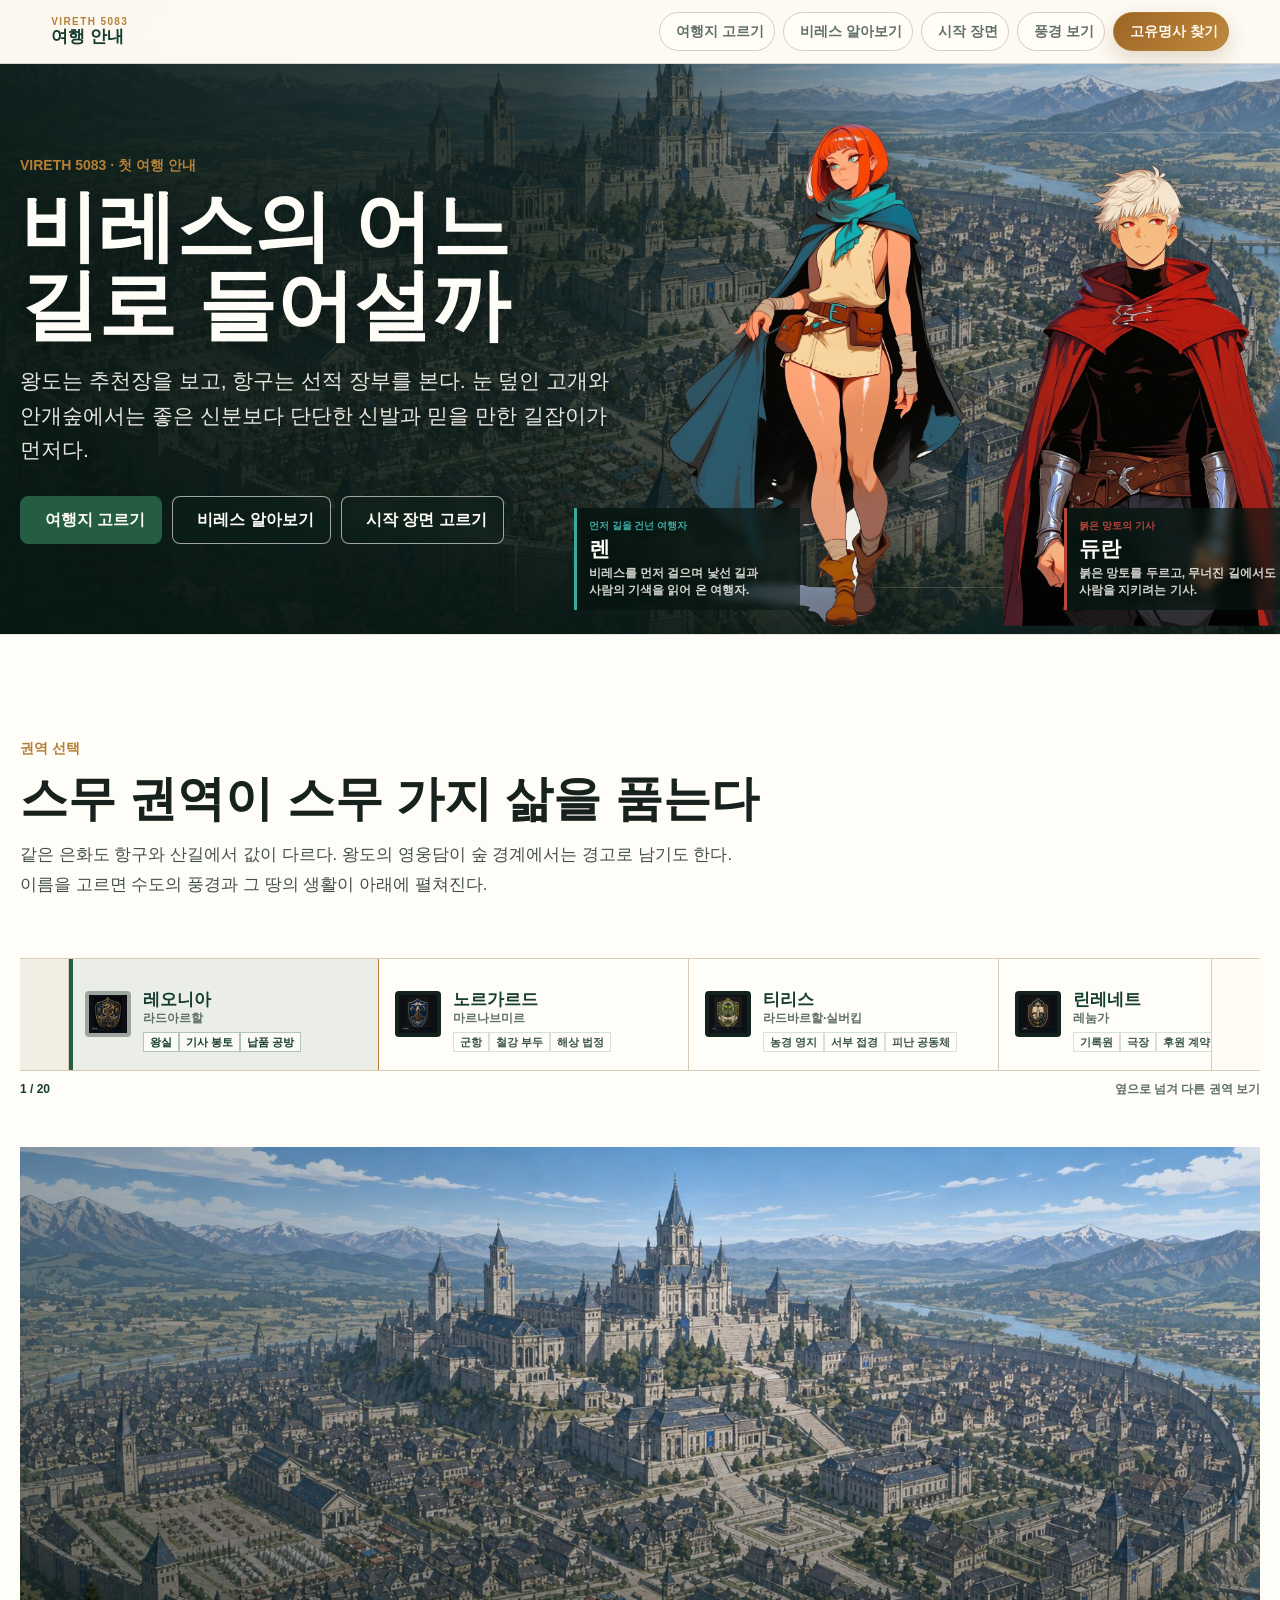
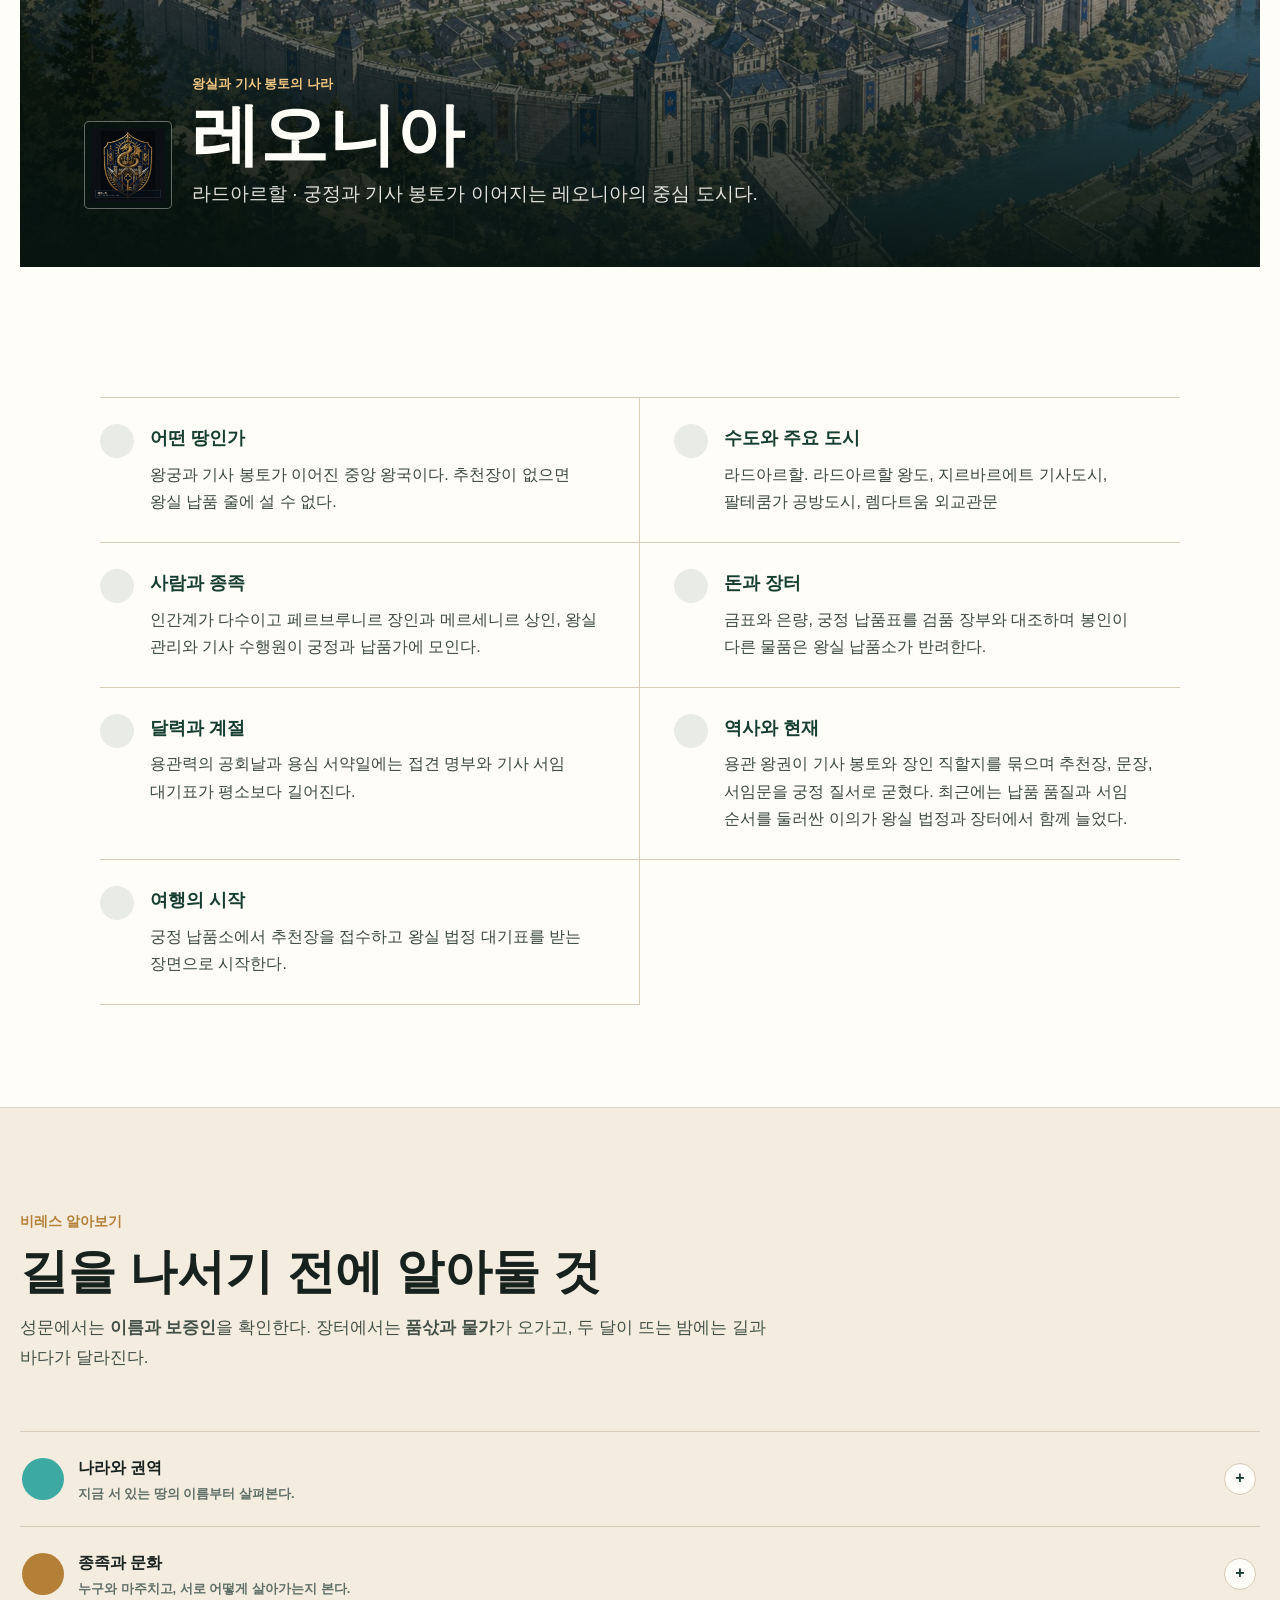
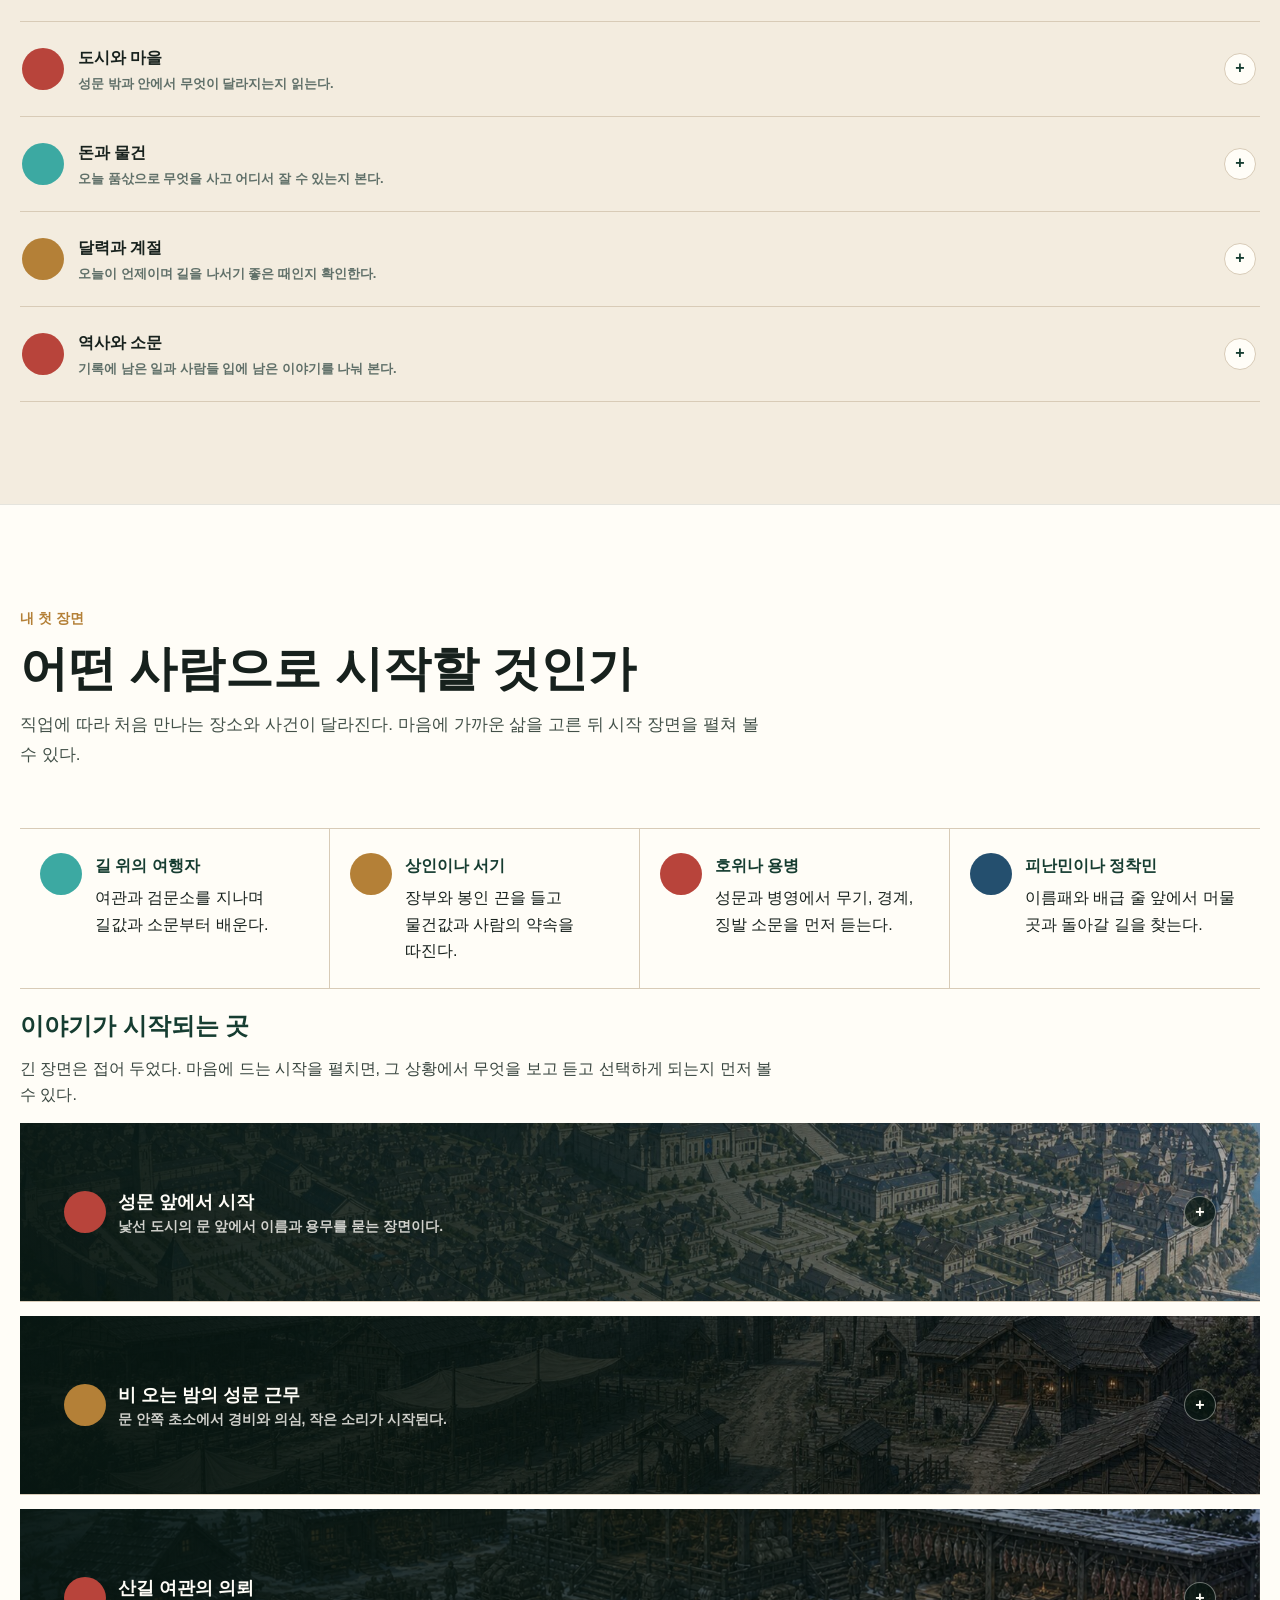
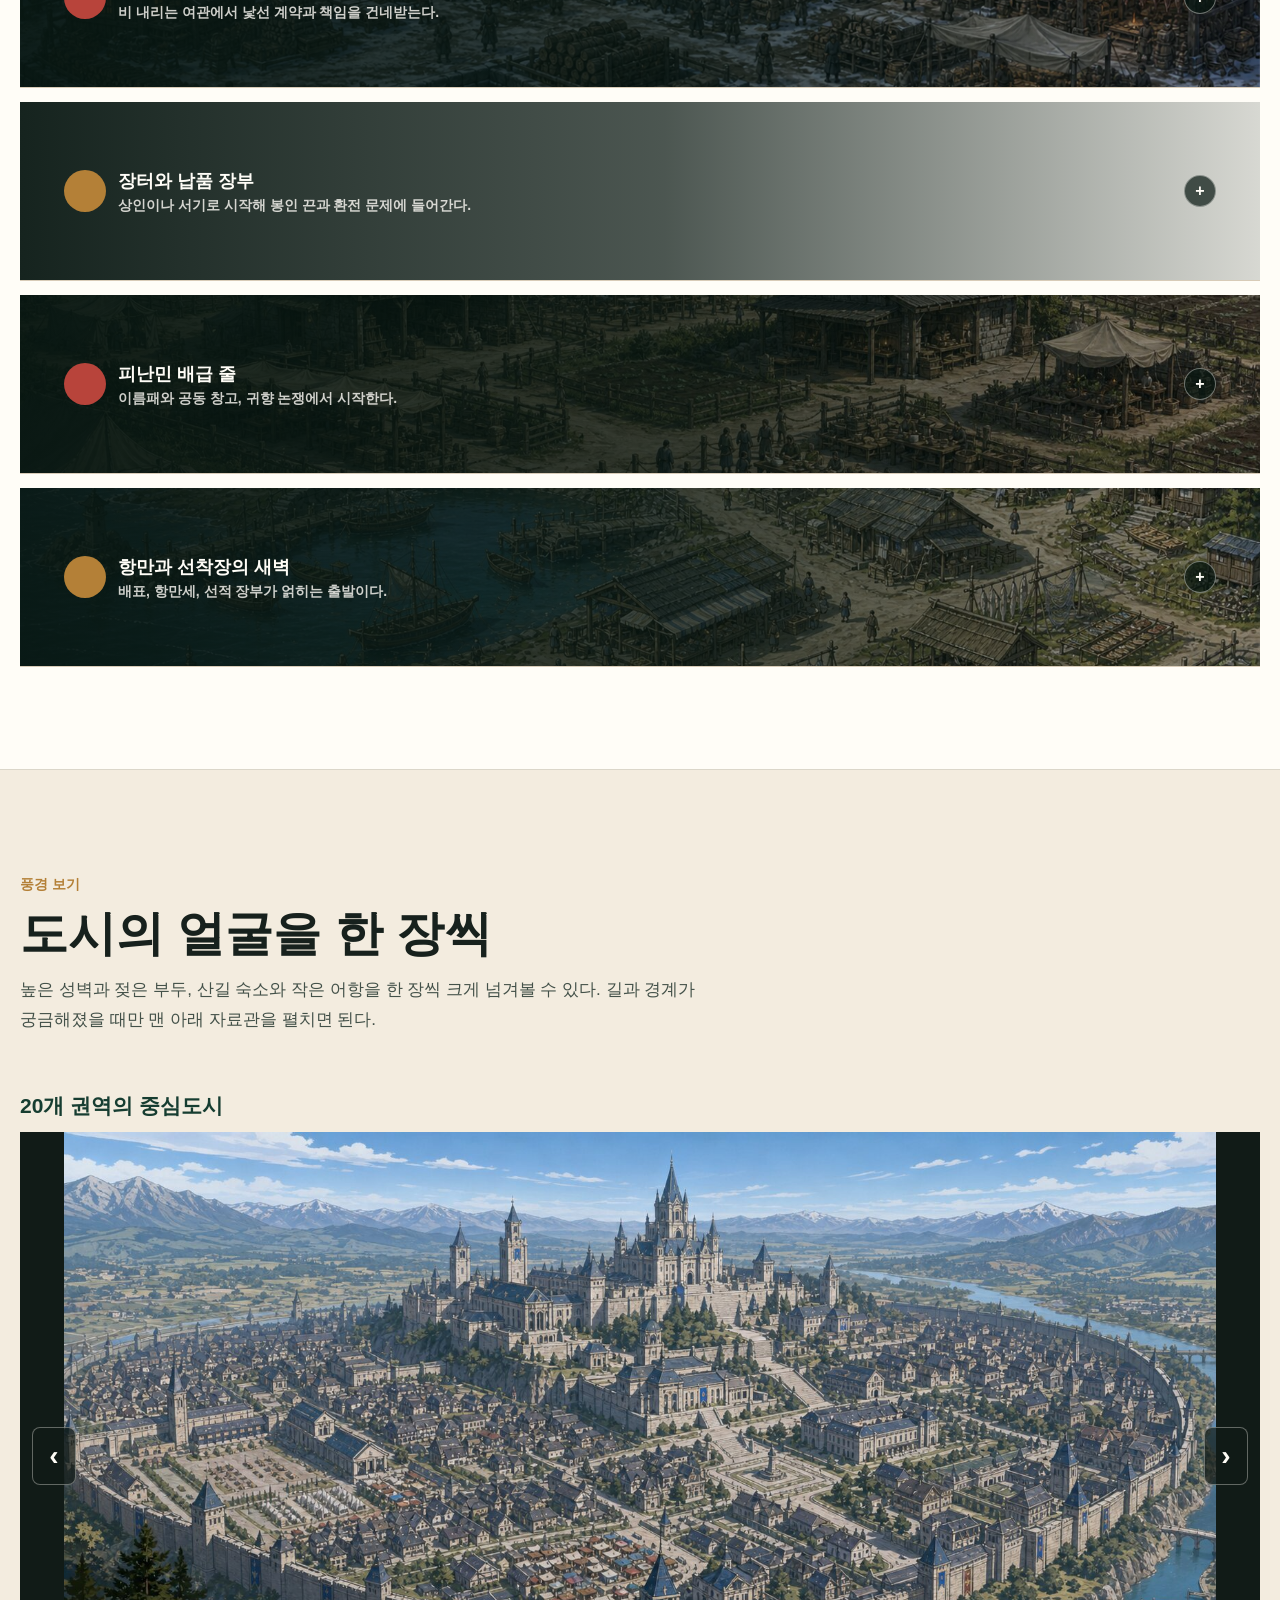
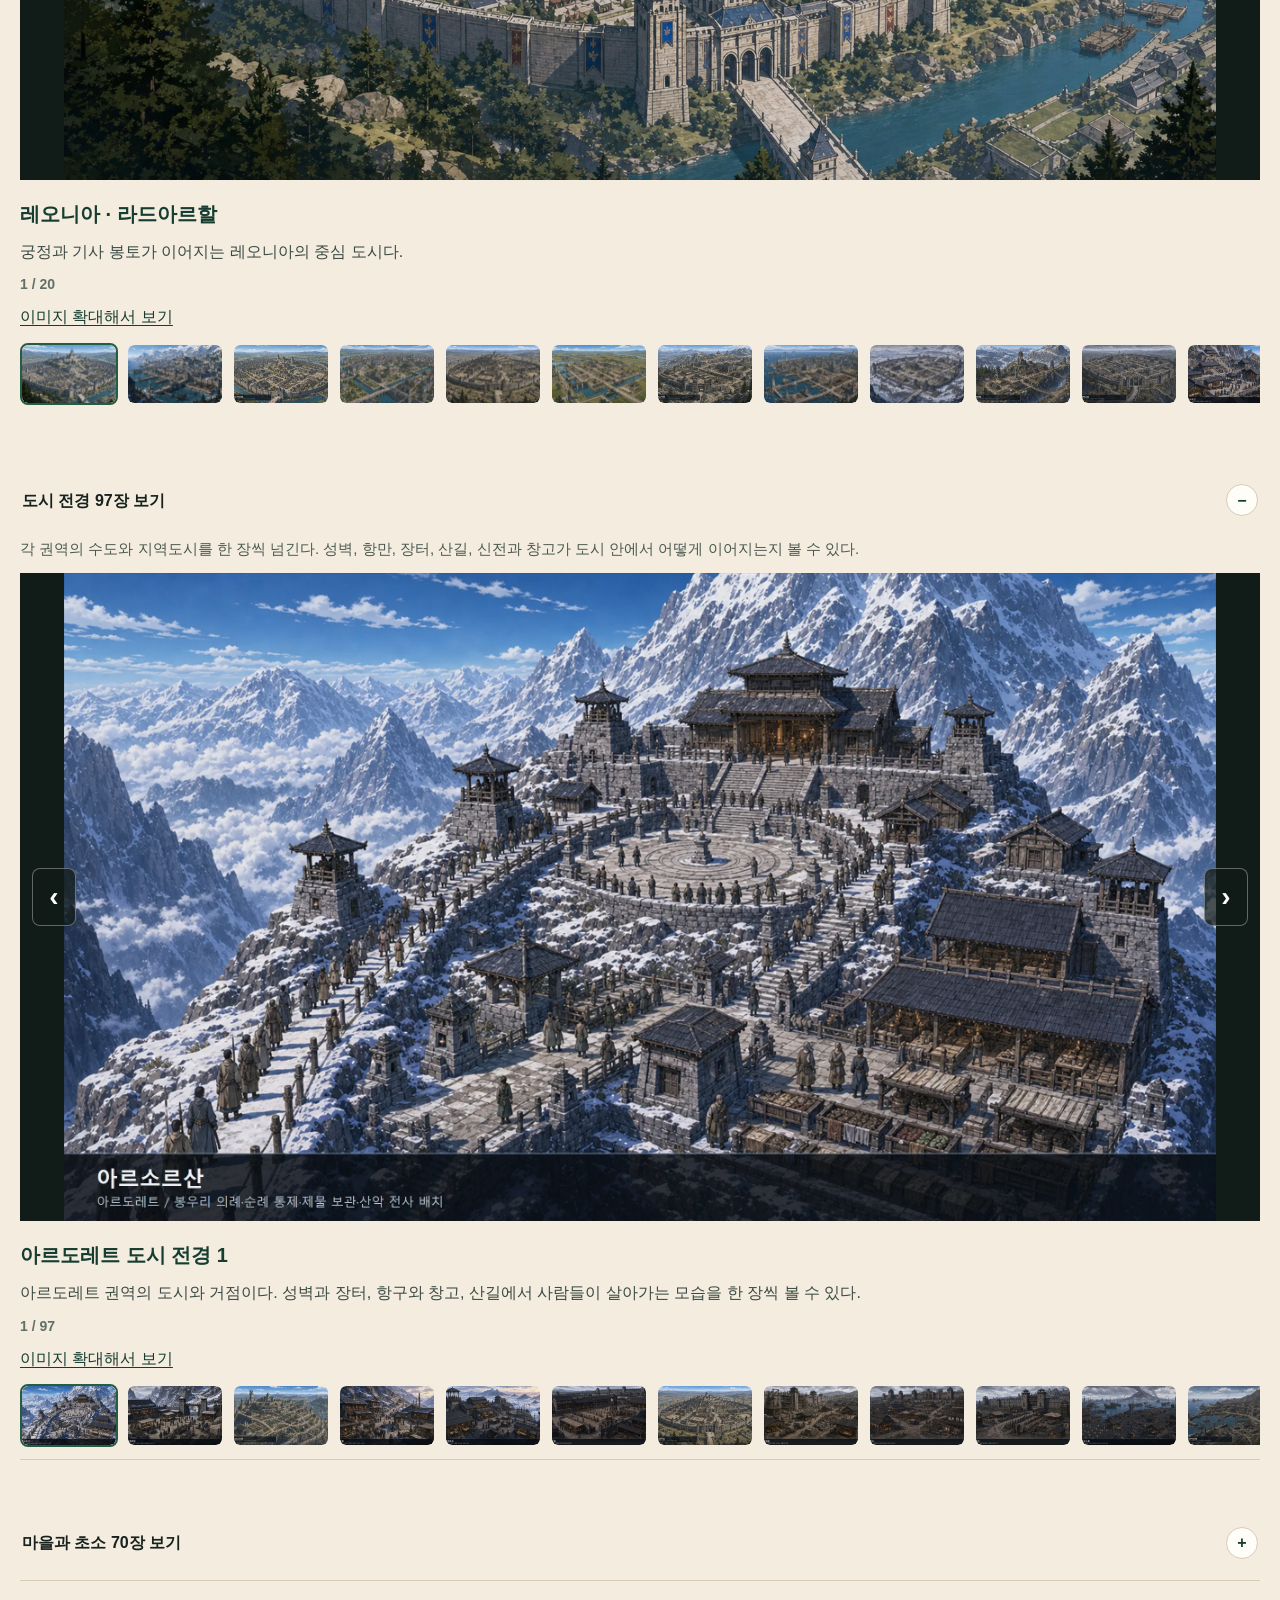
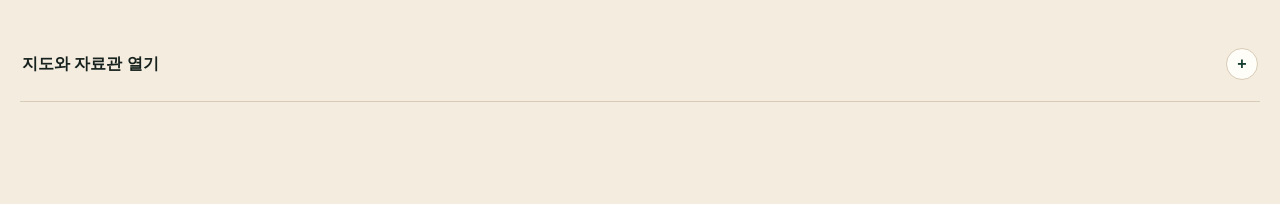
==== index.html @ 265d266c "fix: clean Vireth region detail visuals" ====
<!doctype html>
<html lang="ko">
<head>
  <meta charset="utf-8">
  <meta name="viewport" content="width=device-width, initial-scale=1">
  <meta name="description" content="비레스 세계 시뮬레이션 공개 안내 페이지">
  <title>비레스에서 어디로 갈까요?</title>
  <link rel="icon" href="data:,">
  <script src="https://unpkg.com/lucide@0.468.0/dist/umd/lucide.min.js" defer></script>
  <style>
    :root {
      --bg: #f4efe5;
      --paper: #fffdf7;
      --paper-2: #f8f2e8;
      --ink: #17211d;
      --muted: #607069;
      --line: #d8cbb7;
      --green: #255d43;
      --green-dark: #163d31;
      --gold: #b48037;
      --blue: #244f6e;
      --red: #8e4f40;
      --ren: #3ca9a2;
      --duran: #b8443b;
      --shadow: 0 18px 56px rgba(21, 28, 24, 0.14);
    }

    * { box-sizing: border-box; }
    html { scroll-behavior: smooth; }

    body {
      margin: 0;
      color: var(--ink);
      background:
        radial-gradient(circle at top left, rgba(180, 128, 55, 0.2), transparent 28rem),
        linear-gradient(180deg, #efe5d4 0%, var(--bg) 52%, #ece2d1 100%);
      font-family: "Segoe UI", "Noto Sans KR", "Apple SD Gothic Neo", Arial, sans-serif;
      line-height: 1.65;
      word-break: keep-all;
    }

    a { color: inherit; }
    img { display: block; width: 100%; height: auto; }

    .topbar {
      position: sticky;
      top: 0;
      z-index: 30;
      display: flex;
      align-items: center;
      justify-content: space-between;
      gap: 16px;
      padding: 12px clamp(16px, 4vw, 54px);
      border-bottom: 1px solid rgba(35, 53, 43, 0.16);
      background: rgba(255, 253, 247, 0.88);
      backdrop-filter: blur(18px);
    }

    .brand {
      display: grid;
      gap: 1px;
      color: var(--green-dark);
      line-height: 1.05;
      text-decoration: none;
    }

    .brand span {
      color: var(--gold);
      font-size: 10px;
      font-weight: 900;
      letter-spacing: 0.14em;
    }

    .brand b {
      font-size: 17px;
      font-weight: 900;
    }

    .nav-links {
      display: flex;
      gap: 8px;
      flex-wrap: wrap;
      justify-content: flex-end;
    }

    .nav-links a {
      display: inline-flex;
      align-items: center;
      gap: 6px;
      padding: 7px 10px;
      border: 1px solid var(--line);
      border-radius: 999px;
      color: var(--muted);
      font-size: 14px;
      font-weight: 800;
      text-decoration: none;
      background: rgba(255, 253, 247, 0.82);
    }

    .nav-links .nav-glossary {
      color: #fffaf0;
      border-color: #b17a2f;
      background: linear-gradient(135deg, #9b6425, #c08a3e);
      box-shadow: 0 8px 20px rgba(116, 73, 24, 0.2);
    }

    .nav-links .nav-glossary:hover,
    .nav-links .nav-glossary:focus-visible {
      color: #ffffff;
      border-color: #7f4f1e;
      background: linear-gradient(135deg, #7f4f1e, #ae752c);
      transform: translateY(-1px);
    }

    .nav-links svg,
    .button svg {
      width: 16px;
      height: 16px;
      flex: 0 0 auto;
    }

    .hero {
      position: relative;
      min-height: 570px;
      display: flex;
      align-items: center;
      width: 100%;
      margin: 0;
      padding: 64px max(16px, calc((100vw - 1240px) / 2));
      color: #fffdf7;
      background:
        linear-gradient(90deg, rgba(8, 24, 19, 0.94) 0%, rgba(8, 24, 19, 0.77) 43%, rgba(8, 24, 19, 0.2) 73%, rgba(8, 24, 19, 0.08) 100%),
        linear-gradient(0deg, rgba(8, 24, 19, 0.5), transparent 42%),
        url("./viewer/assets/illustrations/single_slides/leonia-radarhal.jpg") center 44% / cover;
      isolation: isolate;
      overflow: hidden;
    }

    .hero::after {
      content: "";
      position: absolute;
      inset: auto 0 0;
      height: 18%;
      z-index: -1;
      background: linear-gradient(0deg, rgba(8, 24, 19, 0.58), transparent);
      pointer-events: none;
    }

    .hero-copy {
      position: relative;
      z-index: 3;
      width: min(590px, 49vw);
    }

    .hero-guides {
      position: absolute;
      right: max(-8px, calc((100vw - 1320px) / 2));
      bottom: 0;
      z-index: 2;
      width: min(670px, 52vw);
      height: 100%;
      pointer-events: none;
    }

    .hero-guides::before {
      content: "";
      position: absolute;
      inset: 12% 3% 8% 12%;
      border: 1px solid rgba(255, 253, 247, 0.16);
      border-width: 1px 0;
      transform: skewX(-9deg);
      pointer-events: none;
    }

    .guide-portrait {
      position: absolute;
      bottom: 0;
      width: 56%;
      height: 100%;
      margin: 0;
      overflow: visible;
    }

    .guide-portrait.ren {
      right: 45%;
      z-index: 1;
    }

    .guide-portrait.duran {
      right: 0;
      z-index: 2;
    }

    .guide-portrait img {
      position: absolute;
      right: 0;
      bottom: 0;
      width: auto;
      max-width: none;
      height: auto;
      aspect-ratio: auto;
      object-fit: contain;
      object-position: center bottom;
      border: 0;
      border-radius: 0;
      background: transparent;
      filter: drop-shadow(0 20px 24px rgba(7, 16, 13, 0.38));
    }

    .guide-portrait.ren img {
      right: 2%;
      height: 91%;
    }

    .guide-portrait.duran img {
      right: 2%;
      height: 84%;
    }

    .guide-profile {
      position: absolute;
      bottom: 24px;
      width: 226px;
      margin: 0;
      padding: 10px 12px 11px;
      border-left: 3px solid var(--guide-accent);
      color: #fffdf7;
      background: linear-gradient(90deg, rgba(7, 22, 17, 0.94), rgba(7, 22, 17, 0.58));
      text-align: left;
      text-shadow: 0 1px 10px rgba(0, 0, 0, 0.48);
      backdrop-filter: blur(4px);
    }

    .ren-profile {
      --guide-accent: var(--ren);
      left: -42px;
    }

    .duran-profile {
      --guide-accent: var(--duran);
      right: -2px;
    }

    .guide-profile .guide-kicker {
      display: block;
      margin-bottom: 2px;
      color: var(--guide-accent);
      font-size: 10px;
      font-weight: 900;
    }

    .guide-profile strong {
      display: block;
      color: #fffdf7;
      font-size: 21px;
      line-height: 1.15;
    }

    .guide-profile > span:last-child {
      display: block;
      margin-top: 4px;
      color: rgba(255, 253, 247, 0.82);
      font-size: 12px;
      font-weight: 700;
      line-height: 1.42;
    }

    .eyebrow {
      margin: 0 0 10px;
      color: var(--gold);
      font-size: 14px;
      font-weight: 900;
    }

    h1 {
      margin: 0;
      color: #fffdf7;
      font-size: clamp(44px, 6.4vw, 78px);
      line-height: 1.02;
      letter-spacing: 0;
      text-wrap: balance;
      text-shadow: 0 3px 30px rgba(0, 0, 0, 0.34);
    }

    h2 {
      margin: 0 0 14px;
      font-size: clamp(28px, 4.2vw, 48px);
      line-height: 1.16;
      letter-spacing: 0;
    }

    h3 { margin: 0; font-size: 21px; line-height: 1.28; }
    p { margin: 0; }

    .lead {
      max-width: 590px;
      margin-top: 18px;
      color: rgba(255, 253, 247, 0.9);
      font-size: clamp(17px, 2.2vw, 21px);
      text-shadow: 0 2px 16px rgba(0, 0, 0, 0.42);
    }

    .hero-actions {
      display: flex;
      gap: 10px;
      flex-wrap: wrap;
      margin-top: 28px;
    }

    .button {
      display: inline-flex;
      align-items: center;
      gap: 8px;
      min-height: 44px;
      padding: 10px 16px;
      border: 1px solid var(--green);
      border-radius: 8px;
      text-decoration: none;
      font-weight: 900;
    }

    .button.primary { color: #fffdf7; background: var(--green); }
    .button.secondary {
      border-color: rgba(255, 253, 247, 0.6);
      color: #fffdf7;
      background: rgba(12, 32, 25, 0.44);
      backdrop-filter: blur(8px);
    }

    .button:hover,
    .button:focus-visible,
    .nav-links a:hover,
    .nav-links a:focus-visible {
      border-color: var(--gold);
      outline: none;
      box-shadow: 0 0 0 3px rgba(180, 128, 55, 0.22);
    }

    main {
      width: min(1240px, calc(100% - 32px));
      margin: 0 auto 56px;
    }

    .section {
      margin: 34px 0;
      padding: clamp(22px, 4vw, 42px);
      border: 1px solid var(--line);
      border-radius: 10px;
      background: rgba(255, 253, 247, 0.94);
      box-shadow: var(--shadow);
    }

    .section-head {
      max-width: 860px;
      margin-bottom: 24px;
    }

    .region-layout {
      display: grid;
      grid-template-columns: minmax(310px, 0.92fr) minmax(0, 1.08fr);
      gap: 26px;
      align-items: start;
    }

    .region-grid {
      display: grid;
      grid-template-columns: minmax(0, 1fr);
      gap: 12px;
    }

    .region-button {
      position: relative;
      display: grid;
      grid-template-columns: 68px minmax(0, 1fr);
      gap: 16px;
      align-items: center;
      width: 100%;
      min-height: 146px;
      padding: 16px;
      overflow: hidden;
      border: 1px solid rgba(255, 253, 247, 0.28);
      border-radius: 6px;
      color: #fffdf7;
      background: #14251f;
      text-align: left;
      font: inherit;
      cursor: pointer;
    }

    .region-button::after {
      content: "";
      position: absolute;
      inset: 0;
      z-index: 1;
      background: linear-gradient(90deg, rgba(7, 22, 17, 0.94) 0%, rgba(7, 22, 17, 0.76) 56%, rgba(7, 22, 17, 0.28) 100%);
      pointer-events: none;
    }

    .region-card-scene {
      position: absolute;
      inset: 0;
      z-index: 0;
      width: 100%;
      height: 100%;
      object-fit: cover;
      transition: transform 220ms ease, filter 220ms ease;
    }

    .region-button:hover .region-card-scene,
    .region-button:focus-visible .region-card-scene {
      transform: scale(1.025);
      filter: saturate(1.08);
    }

    .region-button > *:not(.region-card-scene) {
      position: relative;
      z-index: 2;
    }

    .region-card-head {
      display: block;
    }

    .region-card-crest {
      width: 68px;
      height: 68px;
      padding: 6px;
      border: 1px solid rgba(255, 253, 247, 0.38);
      border-radius: 6px;
      object-fit: contain;
      background: rgba(10, 24, 20, 0.72);
    }

    .region-card-text {
      min-width: 0;
    }

    .region-button strong {
      display: block;
      color: #fffdf7;
      font-size: 18px;
      line-height: 1.2;
    }

    .region-button span {
      display: block;
      margin-top: 6px;
      color: rgba(255, 253, 247, 0.82);
      font-size: 14px;
      line-height: 1.45;
    }

    .region-card-text {
      margin-top: 0;
    }

    .region-card-mini {
      display: flex;
      flex-wrap: wrap;
      gap: 6px;
      margin-top: 10px;
    }

    .region-card-mini em {
      display: inline-flex;
      align-items: center;
      gap: 5px;
      padding: 4px 7px;
      border-radius: 999px;
      color: #fffdf7;
      background: rgba(7, 22, 17, 0.58);
      font-size: 12px;
      font-style: normal;
      font-weight: 800;
    }

    .region-card-mini svg {
      width: 13px;
      height: 13px;
      flex: 0 0 13px;
    }

    .region-button[aria-pressed="true"] {
      border-color: var(--gold);
      color: #fffdf7;
      box-shadow: 0 0 0 3px rgba(180, 128, 55, 0.22);
    }

    .region-button[aria-pressed="true"] strong,
    .region-button[aria-pressed="true"] span {
      color: #fffdf7;
    }

    .region-button[aria-pressed="true"] .region-card-mini em {
      color: #fffdf7;
      background: rgba(180, 128, 55, 0.28);
    }

    .region-button[aria-pressed="true"] .region-card-crest {
      border-color: var(--gold);
      background: rgba(12, 30, 24, 0.35);
    }

    .detail-panel {
      position: sticky;
      top: 76px;
      padding: clamp(14px, 2.5vw, 24px);
      border: 1px solid #c9bca8;
      border-radius: 10px;
      background: linear-gradient(180deg, #fffdf7, #f7efe3);
    }

    .detail-panel .type {
      color: var(--blue);
      font-size: 14px;
      font-weight: 900;
    }

    .detail-panel h3 {
      margin-top: 6px;
      color: var(--green-dark);
      font-size: clamp(27px, 3.5vw, 42px);
    }

    .detail-layout {
      display: grid;
      grid-template-columns: 1fr;
      gap: 18px;
      align-items: start;
    }

    .region-copy {
      padding-bottom: 16px;
      border-bottom: 1px solid var(--line);
    }

    .region-copy p {
      max-width: 64ch;
      margin-bottom: 0;
      color: #34413b;
      font-size: 17px;
    }

    .region-hero-visual {
      position: relative;
      width: 100%;
      aspect-ratio: 4 / 3;
      min-height: 0;
      overflow: hidden;
      border: 1px solid var(--line);
      border-radius: 12px;
      background:
        linear-gradient(180deg, rgba(10, 28, 23, 0.04), rgba(10, 28, 23, 0.78)),
        var(--region-bg) center / cover;
    }

    .region-bg-button {
      position: absolute;
      inset: 0;
      z-index: 1;
      width: 100%;
      border: 0;
      background: transparent;
      cursor: zoom-in;
    }

    .region-hero-overlay {
      position: absolute;
      left: 14px;
      right: 14px;
      bottom: 14px;
      z-index: 2;
      display: grid;
      grid-template-columns: 96px minmax(0, 1fr);
      gap: 14px;
      align-items: end;
      padding: 14px;
      border: 1px solid rgba(255, 253, 247, 0.24);
      border-radius: 10px;
      color: #fffdf7;
      background: rgba(11, 27, 23, 0.72);
      backdrop-filter: blur(5px);
    }

    .region-crest-badge {
      width: 96px;
      height: 96px;
      padding: 6px;
      border: 1px solid rgba(255, 253, 247, 0.28);
      border-radius: 10px;
      background: rgba(10, 19, 17, 0.82);
      cursor: zoom-in;
    }

    .region-crest-badge img {
      display: block;
      width: 100%;
      height: 100%;
      object-fit: contain;
    }

    .region-hero-overlay b {
      display: block;
      margin-bottom: 5px;
      font-size: 22px;
    }

    .region-hero-overlay span {
      display: block;
      color: rgba(255, 253, 247, 0.84);
      font-size: 15px;
      line-height: 1.5;
    }

    .detail-grid {
      display: grid;
      grid-template-columns: 1fr;
      gap: 0;
      margin-top: 0;
      border-top: 1px solid var(--line);
    }

    .detail-item {
      display: grid;
      grid-template-columns: 38px minmax(0, 1fr);
      gap: 14px;
      align-items: start;
      padding: 16px 4px;
      border-bottom: 1px solid var(--line);
      background: transparent;
    }

    .detail-icon {
      display: grid;
      place-items: center;
      width: 34px;
      height: 34px;
      padding: 8px;
      border-radius: 50%;
      color: #fffdf7;
      background: var(--green-dark);
      font-size: 17px;
      line-height: 1;
    }

    .detail-item b {
      display: block;
      margin-bottom: 4px;
      color: var(--green-dark);
    }

    .detail-item span {
      color: #34413b;
      font-size: 15px;
    }

    .reader-grid {
      display: grid;
      grid-template-columns: minmax(0, 1fr);
      gap: 14px;
      max-width: 980px;
    }

    details.reader-card {
      --reader-accent: var(--green);
      border: 1px solid var(--line);
      border-left: 4px solid var(--reader-accent);
      border-radius: 10px;
      background: #fffaf1;
      overflow: hidden;
    }

    details.reader-card:nth-child(3n + 1) { --reader-accent: var(--ren); }
    details.reader-card:nth-child(3n + 2) { --reader-accent: var(--gold); }
    details.reader-card:nth-child(3n) { --reader-accent: var(--duran); }

    details.reader-card[open] {
      background: #fffdf7;
      box-shadow: 0 12px 30px rgba(21, 28, 24, 0.08);
    }

    summary {
      display: grid;
      grid-template-columns: 42px minmax(0, 1fr) 32px;
      gap: 10px;
      align-items: center;
      padding: 18px;
      cursor: pointer;
      list-style: none;
      font-weight: 900;
    }

    .reader-summary-icon {
      display: grid;
      place-items: center;
      width: 42px;
      height: 42px;
      padding: 10px;
      border-radius: 50%;
      color: #fffdf7;
      background: var(--reader-accent);
      font-size: 19px;
    }

    .reader-summary-text {
      display: grid;
      gap: 3px;
      min-width: 0;
    }

    .reader-summary-text span {
      color: var(--muted);
      font-size: 13px;
      font-weight: 700;
      line-height: 1.35;
    }

    summary::-webkit-details-marker { display: none; }

    summary::after {
      content: "+";
      display: grid;
      place-items: center;
      width: 30px;
      height: 30px;
      border: 1px solid var(--line);
      border-radius: 50%;
      color: var(--green-dark);
      background: var(--paper);
    }

    details[open] summary::after { content: "−"; }

    .reader-body {
      padding: 0 18px 18px;
      color: #324039;
    }

    .reader-spotlight {
      display: grid;
      grid-template-columns: minmax(220px, 0.9fr) minmax(0, 1.1fr);
      gap: 16px;
      align-items: stretch;
      margin: 4px 0 16px;
      padding: 12px;
      border: 1px solid var(--line);
      border-radius: 12px;
      background: #f8f0e3;
    }

    .reader-spotlight img {
      width: 100%;
      height: 100%;
      min-height: 180px;
      border-radius: 10px;
      object-fit: cover;
      background: #efe5d6;
      cursor: zoom-in;
    }

    .reader-spotlight-copy {
      display: flex;
      flex-direction: column;
      justify-content: center;
      gap: 8px;
    }

    .reader-spotlight-copy b {
      color: var(--green-dark);
      font-size: 18px;
    }

    .reader-body ul {
      display: grid;
      gap: 8px;
      margin: 12px 0 0;
      padding-left: 18px;
    }

    .reader-rich {
      display: grid;
      gap: 14px;
      margin-top: 14px;
    }

    .reader-rich h4 {
      margin: 0 0 8px;
      color: var(--green-dark);
      font-size: 16px;
    }

    .reader-columns {
      display: grid;
      grid-template-columns: repeat(2, minmax(0, 1fr));
      gap: 12px;
    }

    .reader-group,
    .reader-note {
      border: 1px solid var(--line);
      border-radius: 10px;
      background: rgba(255, 250, 241, 0.78);
      padding: 12px;
    }

    .reader-entry {
      margin: 0 0 8px;
      line-height: 1.65;
    }

    .reader-entry:last-child { margin-bottom: 0; }

    .reader-entry b,
    .reader-note b {
      color: var(--green-dark);
    }

    .reader-table {
      width: 100%;
      border-collapse: collapse;
      overflow: hidden;
      border: 1px solid var(--line);
      border-radius: 10px;
      font-size: 14px;
    }

    .reader-table th,
    .reader-table td {
      border-bottom: 1px solid var(--line);
      padding: 9px 10px;
      text-align: left;
      vertical-align: top;
    }

    .reader-table th {
      background: #efe5d6;
      color: var(--green-dark);
      font-weight: 900;
    }

    .reader-table tr:last-child td { border-bottom: 0; }

    .reader-inline-list {
      display: flex;
      flex-wrap: wrap;
      gap: 8px;
      margin-top: 8px;
    }

    .reader-pill {
      border: 1px solid var(--line);
      border-radius: 999px;
      background: #fffdf7;
      padding: 6px 10px;
      font-size: 13px;
      color: #304139;
    }

    .visual-strip {
      display: grid;
      grid-template-columns: repeat(3, minmax(0, 1fr));
      gap: 12px;
      margin: 18px 0 24px;
    }

    .visual-card {
      overflow: hidden;
      border: 1px solid var(--line);
      border-radius: 10px;
      background: #fffaf1;
    }

    .visual-card img {
      aspect-ratio: 16 / 9;
      object-fit: contain;
      background: #f1e7d9;
      cursor: zoom-in;
    }

    .visual-card.scene img {
      object-fit: cover;
    }

    .visual-card figcaption {
      padding: 10px 12px 12px;
      margin: 0;
    }

    .quick-paths {
      display: grid;
      grid-template-columns: repeat(4, minmax(0, 1fr));
      gap: 12px;
    }

    .path-card {
      --path-accent: var(--green-dark);
      display: grid;
      grid-template-columns: 46px minmax(0, 1fr);
      gap: 12px;
      align-items: start;
      padding: 18px;
      border: 1px solid var(--line);
      border-top: 3px solid var(--path-accent);
      border-radius: 8px;
      background: linear-gradient(135deg, #fffaf1, #f3eadb);
    }

    .path-card:nth-child(1) { --path-accent: var(--ren); }
    .path-card:nth-child(2) { --path-accent: var(--gold); }
    .path-card:nth-child(3) { --path-accent: var(--duran); }
    .path-card:nth-child(4) { --path-accent: var(--blue); }

    .path-icon {
      display: grid;
      place-items: center;
      width: 46px;
      height: 46px;
      padding: 11px;
      border-radius: 14px;
      color: #fffdf7;
      background: var(--path-accent);
      font-size: 22px;
    }

    .path-card b {
      display: block;
      margin-bottom: 7px;
      color: var(--green-dark);
    }

    .start-scenarios {
      display: grid;
      gap: 14px;
      margin-top: 22px;
    }

    .start-scenarios h3 {
      margin: 0;
      color: var(--green-dark);
      font-size: 24px;
    }

    .start-scenarios > p {
      max-width: 760px;
      color: #38453f;
    }

    details.start-scenario {
      --scenario-accent: var(--duran);
      border: 1px solid var(--line);
      border-left: 4px solid var(--scenario-accent);
      border-radius: 10px;
      background: #fffaf1;
      overflow: hidden;
    }

    details.start-scenario:nth-of-type(even) { --scenario-accent: var(--gold); }

    details.start-scenario[open] {
      background: #fffdf7;
      box-shadow: 0 12px 30px rgba(21, 28, 24, 0.08);
    }

    details.start-scenario > summary {
      display: flex;
      align-items: center;
      justify-content: space-between;
      gap: 14px;
      min-height: 126px;
      min-width: 0;
      padding: 18px;
      color: #fffdf7;
      background:
        linear-gradient(90deg, rgba(7, 22, 17, 0.94) 0%, rgba(7, 22, 17, 0.72) 52%, rgba(7, 22, 17, 0.16) 100%),
        var(--start-bg) center / cover;
      word-break: keep-all;
      line-height: 1.35;
    }

    .start-summary {
      display: grid;
      grid-template-columns: 42px minmax(0, 1fr);
      gap: 12px;
      align-items: center;
      min-width: 0;
    }

    .start-summary .start-icon {
      display: grid;
      place-items: center;
      width: 42px;
      height: 42px;
      padding: 10px;
      border-radius: 50%;
      color: #fffdf7;
      background: var(--scenario-accent);
    }

    .start-summary b,
    .start-summary span {
      display: block;
    }

    .start-summary b {
      color: #fffdf7;
      font-size: 18px;
    }

    .start-summary span {
      margin-top: 3px;
      color: rgba(255, 253, 247, 0.8);
      font-size: 14px;
      font-weight: 700;
    }

    details.start-scenario > summary::after {
      flex: 0 0 30px;
      border-color: rgba(255, 253, 247, 0.4);
      color: #fffdf7;
      background: rgba(7, 22, 17, 0.7);
    }

    .start-scenario-body {
      display: grid;
      gap: 14px;
      padding: 0 18px 18px;
    }

    .start-tags {
      display: flex;
      flex-wrap: wrap;
      gap: 8px;
    }

    .start-tags span {
      padding: 5px 9px;
      border-radius: 999px;
      color: var(--green-dark);
      background: rgba(34, 97, 72, 0.09);
      font-size: 13px;
      font-weight: 900;
    }

    .start-choices {
      padding: 14px 16px;
      border-left: 4px solid var(--gold);
      color: #34413b;
      background: rgba(177, 122, 42, 0.08);
    }

    .start-choices b {
      display: block;
      margin-bottom: 5px;
      color: var(--green-dark);
    }

    .start-comic {
      width: min(100%, 960px);
      justify-self: center;
      border: 1px solid var(--line);
      border-radius: 10px;
      background: #f3eadb;
      overflow: hidden;
    }

    .start-comic img {
      display: block;
      width: 100%;
      height: auto;
      aspect-ratio: auto;
      object-fit: contain;
      border: 0;
      border-radius: 0;
      background: #f3eadb;
    }

    .start-placeholder {
      display: grid;
      min-height: 180px;
      place-items: center;
      padding: 22px;
      border: 1px dashed #c9bca8;
      border-radius: 10px;
      color: #506058;
      background: linear-gradient(135deg, #fffdf7, #f3eadb);
      text-align: center;
      font-weight: 800;
    }

    .gallery-block {
      display: grid;
      gap: 26px;
      min-width: 0;
    }

    .gallery-block h3 {
      color: var(--green-dark);
      margin-bottom: 12px;
    }

    .gallery-block > * {
      min-width: 0;
    }

    .image-slider {
      width: 100%;
      max-width: 100%;
      min-width: 0;
      border: 1px solid var(--line);
      border-radius: 10px;
      background: #fffaf1;
      overflow: hidden;
    }

    .slide-stage {
      position: relative;
      width: 100%;
      min-width: 0;
      background: #111b17;
    }

    .slide-stage img {
      width: 100%;
      max-width: 100%;
      min-width: 0;
      min-height: 260px;
      max-height: min(72vh, 760px);
      aspect-ratio: 16 / 9;
      object-fit: contain;
      border: 0;
      border-radius: 0;
      background: #111b17;
      cursor: zoom-in;
    }

    .slide-control {
      position: absolute;
      top: 50%;
      transform: translateY(-50%);
      display: grid;
      place-items: center;
      width: 44px;
      height: 58px;
      border: 1px solid rgba(255, 253, 247, 0.34);
      border-radius: 8px;
      color: #fffdf7;
      background: rgba(17, 27, 23, 0.72);
      font-size: 28px;
      font-weight: 900;
      cursor: pointer;
    }

    .slide-control.prev { left: 12px; }
    .slide-control.next { right: 12px; }

    .slide-meta {
      display: grid;
      gap: 8px;
      padding: 14px 16px 16px;
    }

    .slide-meta strong {
      color: var(--green-dark);
      font-size: 20px;
    }

    .slide-meta p {
      color: #3b4a43;
    }

    .slide-count {
      color: var(--muted);
      font-size: 14px;
      font-weight: 800;
    }

    .slide-open {
      justify-self: start;
      border: 0;
      padding: 0;
      background: transparent;
      color: var(--green-dark);
      font-weight: 900;
      font: inherit;
      text-decoration: underline;
      text-underline-offset: 3px;
      cursor: pointer;
    }

    .slide-thumbs {
      display: flex;
      gap: 8px;
      padding: 0 16px 16px;
      overflow-x: auto;
      scrollbar-width: thin;
    }

    .slide-thumb {
      flex: 0 0 98px;
      padding: 0;
      border: 2px solid transparent;
      border-radius: 8px;
      background: transparent;
      cursor: pointer;
      overflow: hidden;
    }

    .slide-thumb[aria-selected="true"] {
      border-color: var(--green);
    }

    .slide-thumb img {
      width: 100%;
      aspect-ratio: 16 / 10;
      object-fit: cover;
      border: 0;
      border-radius: 6px;
      background: #eee4d6;
    }

    details.gallery-group {
      width: 100%;
      max-width: 100%;
      min-width: 0;
      border: 1px solid var(--line);
      border-radius: 10px;
      background: #fffaf1;
      overflow: hidden;
    }

    details.gallery-group > summary {
      display: flex;
      align-items: center;
      justify-content: space-between;
      gap: 14px;
      min-width: 0;
      word-break: keep-all;
      overflow-wrap: normal;
      line-height: 1.35;
    }

    details.gallery-group > summary::after {
      flex: 0 0 30px;
    }

    .gallery-group .image-slider {
      border: 0;
      border-top: 1px solid var(--line);
      border-radius: 0;
    }

    .gallery-note {
      margin: 0 0 12px;
      color: #4d5a51;
      font-size: 15px;
      line-height: 1.6;
    }

    .lightbox {
      position: fixed;
      inset: 0;
      z-index: 100;
      display: none;
      grid-template-rows: auto minmax(0, 1fr) auto;
      gap: 12px;
      padding: 16px;
      background: rgba(11, 16, 14, 0.9);
    }

    .lightbox[aria-hidden="false"] {
      display: grid;
    }

    .lightbox-toolbar {
      display: flex;
      align-items: center;
      justify-content: space-between;
      gap: 10px;
      color: #fffdf7;
    }

    .lightbox-tools {
      display: flex;
      align-items: center;
      gap: 8px;
      flex-wrap: wrap;
    }

    .lightbox-tool,
    .lightbox-close,
    .lightbox-nav {
      border: 1px solid rgba(255, 253, 247, 0.26);
      border-radius: 8px;
      color: #fffdf7;
      background: rgba(17, 27, 23, 0.84);
      font-weight: 900;
      cursor: pointer;
    }

    .lightbox-tool {
      min-width: 42px;
      height: 38px;
      padding: 0 12px;
      font-size: 15px;
    }

    .lightbox-close {
      width: 42px;
      height: 42px;
      border-radius: 50%;
      font-size: 24px;
    }

    .lightbox-zoom-status {
      min-width: 58px;
      color: #fffdf7;
      font-size: 14px;
      font-weight: 900;
      text-align: center;
    }

    .lightbox-viewport {
      position: relative;
      min-height: 0;
      overflow: hidden;
      border: 1px solid rgba(255, 253, 247, 0.22);
      border-radius: 10px;
      background: #111b17;
      touch-action: none;
      cursor: grab;
    }

    .lightbox-viewport.dragging {
      cursor: grabbing;
    }

    .lightbox img {
      position: absolute;
      top: 50%;
      left: 50%;
      max-width: min(94vw, 1800px);
      max-height: calc(100vh - 150px);
      width: auto;
      height: auto;
      border: 0;
      border-radius: 0;
      background: #111b17;
      transform: translate(-50%, -50%) translate(var(--pan-x, 0px), var(--pan-y, 0px)) scale(var(--zoom, 1));
      transform-origin: center center;
      user-select: none;
      -webkit-user-drag: none;
      cursor: inherit;
    }

    .lightbox figcaption {
      min-height: 42px;
      color: #fffdf7;
      font-size: 15px;
      line-height: 1.55;
    }

    .lightbox-nav {
      position: absolute;
      top: 50%;
      transform: translateY(-50%);
      width: 48px;
      height: 72px;
      font-size: 30px;
    }

    .lightbox-nav.prev { left: 14px; }
    .lightbox-nav.next { right: 14px; }

    .lightbox-help {
      color: rgba(255, 253, 247, 0.74);
      font-size: 13px;
    }

    @media (max-width: 680px) {
      .lightbox {
        padding: 10px;
      }

      .lightbox-toolbar {
        align-items: flex-start;
      }

      .lightbox-help {
        display: none;
      }

      .lightbox-tool {
        min-width: 38px;
        height: 34px;
        padding: 0 9px;
      }

      .lightbox-nav {
        width: 42px;
        height: 58px;
      }
    }

    figure { margin: 0; }

    figure img {
      aspect-ratio: 16 / 10;
      object-fit: cover;
      border: 1px solid var(--line);
      border-radius: 8px;
      background: #eee4d6;
    }

    figcaption {
      margin-top: 8px;
      color: var(--muted);
      font-size: 14px;
    }

    .footer {
      width: min(1240px, calc(100% - 32px));
      margin: 0 auto;
      padding: 28px 0 48px;
      color: var(--muted);
      border-top: 1px solid var(--line);
    }

    .footer a {
      color: var(--green-dark);
      font-weight: 900;
    }

    @media (max-width: 1000px) {
      .hero {
        min-height: 640px;
        align-items: flex-start;
        padding-top: 72px;
      }
      .hero-copy { width: min(600px, 66vw); }
      .hero-guides {
        right: 0;
        width: 58vw;
        height: 86%;
      }
      .guide-portrait.duran { right: 0; }
      .guide-profile { width: 190px; }
      .ren-profile { left: -18px; }
      .duran-profile { right: 8px; }
      .region-layout {
        grid-template-columns: 1fr;
      }
      .detail-panel { position: static; }
      .detail-layout { grid-template-columns: 1fr; }
      .quick-paths { grid-template-columns: repeat(2, minmax(0, 1fr)); }
      .visual-strip { grid-template-columns: 1fr; }
      .reader-spotlight { grid-template-columns: 1fr; }
    }

    @media (max-width: 680px) {
      .topbar {
        position: static;
        align-items: flex-start;
        flex-direction: column;
        gap: 8px;
        padding: 10px 16px;
      }
      .nav-links {
        width: 100%;
        flex-wrap: nowrap;
        justify-content: flex-start;
        overflow-x: auto;
        padding-bottom: 2px;
        scrollbar-width: none;
      }
      .nav-links::-webkit-scrollbar { display: none; }
      .nav-links a {
        flex: 0 0 auto;
        padding: 6px 9px;
      }
      .hero {
        min-height: 700px;
        align-items: flex-start;
        padding: 48px 20px 250px;
        background-position: 58% center;
      }
      .hero-copy { width: 100%; }
      .hero-guides {
        right: 0;
        bottom: 0;
        width: 100%;
        height: 280px;
      }
      .hero-guides::before { inset: 8% 0 10%; }
      .guide-portrait {
        width: 52%;
        height: 100%;
      }
      .guide-portrait.ren {
        right: 48%;
      }
      .guide-portrait.duran {
        right: 0;
      }
      .guide-portrait.ren img {
        right: -2%;
        height: 90%;
      }
      .guide-portrait.duran img {
        right: 0;
        height: 82%;
      }
      .guide-portrait img {
        opacity: 0.88;
        filter: drop-shadow(0 12px 18px rgba(7, 16, 13, 0.36));
      }
      .guide-profile {
        bottom: 8px;
        width: min(48vw, 180px);
        min-height: 96px;
        padding: 8px 9px;
      }
      .ren-profile { left: 4px; }
      .duran-profile { right: 4px; }
      .guide-profile strong { font-size: 17px; }
      .guide-profile > span:last-child {
        font-size: 10px;
        line-height: 1.36;
      }
      .lead {
        max-width: 34ch;
        font-size: 16px;
      }
      .hero-actions {
        gap: 8px;
        margin-top: 20px;
      }
      .button {
        min-height: 42px;
        padding: 9px 12px;
        font-size: 14px;
      }
      .region-grid,
      .detail-grid,
      .reader-grid,
      .reader-columns,
      .visual-strip,
      .quick-paths {
        grid-template-columns: 1fr;
      }
      .section { padding: 20px; }
      .region-button {
        grid-template-columns: 58px minmax(0, 1fr);
        min-height: 0;
        padding: 12px;
      }
      .region-card-crest {
        width: 58px;
        height: 58px;
        border-radius: 6px;
      }
      .region-hero-visual { aspect-ratio: 1 / 1; }
      summary {
        grid-template-columns: 38px minmax(0, 1fr) 30px;
        padding: 14px;
      }
      .reader-summary-icon {
        width: 38px;
        height: 38px;
      }
      .reader-spotlight img {
        min-height: 220px;
      }
      .region-hero-overlay {
        grid-template-columns: 64px minmax(0, 1fr);
        left: 10px;
        right: 10px;
        bottom: 10px;
        padding: 10px;
      }
      .region-crest-badge {
        width: 64px;
        height: 64px;
      }
      .region-hero-overlay b { font-size: 18px; }
      .slide-stage img { min-height: 210px; }
      .slide-control {
        width: 38px;
        height: 50px;
        font-size: 24px;
      }
      .slide-thumb { flex-basis: 82px; }
    }

    /* Cinematic editorial layout */
    main {
      width: 100%;
      margin: 0;
    }

    .section-band {
      width: 100%;
      padding: clamp(62px, 8vw, 112px) 0;
      border-top: 1px solid rgba(70, 78, 68, 0.14);
      background: var(--paper);
    }

    .section-band:nth-of-type(even) {
      background: #f3ecdf;
    }

    .section-shell {
      width: min(1240px, calc(100% - 40px));
      margin: 0 auto;
    }

    .section-head {
      max-width: 760px;
      margin-bottom: clamp(30px, 5vw, 58px);
    }

    .section-head > p:last-child {
      color: #435149;
      font-size: 17px;
      line-height: 1.75;
    }

    .region-layout {
      display: grid;
      grid-template-columns: 1fr;
      gap: clamp(26px, 4vw, 46px);
      background: transparent;
    }

    .region-index-panel {
      min-width: 0;
    }

    .region-index-shell {
      display: grid;
      grid-template-columns: 48px minmax(0, 1fr) 48px;
      align-items: stretch;
      border-top: 1px solid var(--line);
      border-bottom: 1px solid var(--line);
    }

    .region-index {
      display: flex;
      min-width: 0;
      overflow-x: auto;
      overflow-y: hidden;
      scroll-behavior: smooth;
      scroll-snap-type: x mandatory;
      scrollbar-width: none;
      border-right: 1px solid var(--line);
      border-left: 1px solid var(--line);
    }

    .region-index::-webkit-scrollbar {
      display: none;
    }

    .region-index-control {
      display: grid;
      place-items: center;
      min-width: 0;
      border: 0;
      border-radius: 0;
      color: var(--green-dark);
      background: rgba(255, 252, 245, 0.86);
      cursor: pointer;
    }

    .region-index-control:hover,
    .region-index-control:focus-visible {
      outline: 0;
      color: #fff;
      background: var(--green);
    }

    .region-index-control:disabled {
      color: #a3aaa4;
      background: rgba(231, 226, 214, 0.56);
      cursor: default;
    }

    .region-index-control svg {
      width: 22px;
      height: 22px;
    }

    .region-index-status {
      display: flex;
      justify-content: space-between;
      gap: 16px;
      min-height: 20px;
      margin-top: 10px;
      align-items: flex-start;
      flex-wrap: wrap;
      color: var(--muted);
      font-size: 12px;
      font-weight: 750;
      line-height: 1.4;
    }

    .region-index-status strong {
      color: var(--green-dark);
    }

    .region-button {
      position: relative;
      display: grid;
      grid-template-columns: 46px minmax(0, 1fr);
      gap: 12px;
      align-items: center;
      min-width: 0;
      min-height: 108px;
      flex: 0 0 clamp(250px, 25vw, 310px);
      padding: 18px 16px;
      overflow: visible;
      border: 0;
      border-right: 1px solid var(--line);
      border-radius: 0;
      color: var(--ink);
      background: transparent;
      text-align: left;
      font: inherit;
      cursor: pointer;
      scroll-snap-align: start;
      scroll-snap-stop: always;
    }

    .region-button:last-child { border-right: 0; }
    .region-button::after { display: none; }

    .region-button:hover,
    .region-button:focus-visible {
      z-index: 1;
      outline: 0;
      background: rgba(37, 93, 67, 0.06);
      box-shadow: inset 0 -3px 0 var(--gold);
    }

    .region-button[aria-pressed="true"] {
      color: var(--green-dark);
      background: rgba(37, 93, 67, 0.09);
      box-shadow: inset 4px 0 0 var(--green);
    }

    .region-button > * {
      position: relative;
      z-index: 1;
    }

    .region-card-crest {
      width: 46px;
      height: 46px;
      padding: 4px;
      border: 0;
      border-radius: 4px;
      object-fit: contain;
      background: #13221d;
    }

    .region-button strong,
    .region-button[aria-pressed="true"] strong {
      color: var(--green-dark);
      font-size: 17px;
      line-height: 1.25;
    }

    .region-button span,
    .region-button[aria-pressed="true"] span {
      color: #526158;
      font-size: 13px;
      line-height: 1.45;
    }

    .region-index-meta {
      display: block;
      color: var(--muted);
      font-size: 12px;
      font-weight: 800;
    }

    .region-card-text {
      display: grid;
      gap: 7px;
      min-width: 0;
    }

    .region-card-heading {
      display: flex;
      align-items: baseline;
      justify-content: space-between;
      gap: 8px;
      min-width: 0;
    }

    .region-card-keywords {
      display: flex;
      flex-wrap: wrap;
      gap: 5px;
    }

    .region-card-keywords em {
      padding: 3px 6px;
      border: 1px solid rgba(37, 93, 67, 0.18);
      color: #385348;
      background: rgba(255, 253, 247, 0.62);
      font-size: 11px;
      font-style: normal;
      font-weight: 800;
      line-height: 1.2;
    }

    .region-button[aria-pressed="true"] .region-card-keywords em {
      border-color: rgba(37, 93, 67, 0.34);
      color: var(--green-dark);
      background: rgba(255, 253, 247, 0.82);
    }

    .region-article {
      min-width: 0;
    }

    .region-article-hero {
      position: relative;
      min-height: clamp(430px, 58vw, 720px);
      overflow: hidden;
      color: #fffdf7;
      background: #14221d;
    }

    .region-article-image-button {
      position: absolute;
      inset: 0;
      width: 100%;
      height: 100%;
      padding: 0;
      border: 0;
      border-radius: 0;
      background: transparent;
      cursor: zoom-in;
    }

    .region-article-image-button img {
      width: 100%;
      height: 100%;
      border: 0;
      border-radius: 0;
      object-fit: cover;
    }

    .region-article-image-button img.has-baked-caption {
      object-position: center top;
      transform: scale(1.24);
      transform-origin: center top;
    }

    .region-article-image-button:focus-visible,
    .region-article-crest:focus-visible {
      outline: 3px solid #f2c783;
      outline-offset: -4px;
    }

    .region-article-hero::after {
      content: "";
      position: absolute;
      inset: 0;
      pointer-events: none;
      background:
        linear-gradient(180deg, transparent 32%, rgba(7, 20, 16, 0.24) 58%, rgba(7, 20, 16, 0.94) 100%),
        linear-gradient(90deg, rgba(7, 20, 16, 0.34), transparent 54%);
    }

    .region-article-title {
      position: absolute;
      z-index: 2;
      left: clamp(22px, 5vw, 64px);
      right: clamp(22px, 5vw, 64px);
      bottom: clamp(24px, 5vw, 58px);
      display: grid;
      grid-template-columns: 88px minmax(0, 1fr);
      gap: 20px;
      align-items: end;
    }

    .region-article-crest {
      width: 88px;
      height: 88px;
      padding: 6px;
      border: 1px solid rgba(255, 253, 247, 0.38);
      border-radius: 5px;
      background: rgba(7, 20, 16, 0.78);
      cursor: zoom-in;
    }

    .region-article-crest img {
      width: 100%;
      height: 100%;
      border: 0;
      border-radius: 0;
      object-fit: contain;
    }

    .region-article-title .type {
      display: block;
      margin-bottom: 5px;
      color: #f2c783;
      font-size: 13px;
      font-weight: 900;
    }

    .region-article-title h3 {
      color: #fffdf7;
      font-size: clamp(38px, 6vw, 68px);
      line-height: 1;
      text-shadow: 0 3px 24px rgba(0, 0, 0, 0.44);
    }

    .region-article-title p {
      margin-top: 10px;
      color: rgba(255, 253, 247, 0.88);
      font-size: clamp(15px, 2vw, 19px);
    }

    .region-article-body {
      width: min(1080px, calc(100% - 40px));
      margin: 0 auto;
      padding: clamp(34px, 6vw, 72px) 0 0;
    }

    .region-article-lede {
      max-width: 800px;
      color: #28382f;
      font-family: Georgia, "Noto Serif KR", serif;
      font-size: clamp(20px, 2.6vw, 28px);
      line-height: 1.65;
    }

    .region-facts {
      display: grid;
      grid-template-columns: repeat(2, minmax(0, 1fr));
      margin-top: clamp(34px, 5vw, 58px);
      border-top: 1px solid var(--line);
    }

    .region-fact {
      display: grid;
      grid-template-columns: 36px minmax(0, 1fr);
      gap: 14px;
      min-width: 0;
      padding: 26px 24px 26px 0;
      border-bottom: 1px solid var(--line);
    }

    .region-fact:nth-child(odd) {
      padding-right: 34px;
      border-right: 1px solid var(--line);
    }

    .region-fact:nth-child(even) {
      padding-left: 34px;
    }

    .region-fact .detail-icon {
      width: 34px;
      height: 34px;
      padding: 8px;
      border-radius: 50%;
      color: var(--green-dark);
      background: rgba(37, 93, 67, 0.1);
    }

    .region-fact h4 {
      margin: 0 0 7px;
      color: var(--green-dark);
      font-size: 18px;
    }

    .region-fact p {
      color: #3b4941;
      line-height: 1.72;
    }

    .reader-grid {
      display: block;
      max-width: none;
      border-top: 1px solid var(--line);
    }

    details.reader-chapter {
      --reader-accent: var(--green);
      border: 0;
      border-bottom: 1px solid var(--line);
      border-radius: 0;
      background: transparent;
      overflow: visible;
    }

    details.reader-chapter:nth-child(3n + 1) { --reader-accent: var(--ren); }
    details.reader-chapter:nth-child(3n + 2) { --reader-accent: var(--gold); }
    details.reader-chapter:nth-child(3n) { --reader-accent: var(--duran); }
    details.reader-chapter[open] { background: transparent; box-shadow: none; }

    details.reader-chapter > summary {
      grid-template-columns: 46px minmax(0, 1fr) 34px;
      min-height: 94px;
      padding: 20px 2px;
    }

    .reader-article {
      padding: 0 0 clamp(36px, 5vw, 58px) 60px;
      color: #324039;
    }

    .reader-spotlight {
      grid-template-columns: minmax(280px, 1fr) minmax(0, 1fr);
      gap: clamp(24px, 5vw, 58px);
      margin: 6px 0 30px;
      padding: 0;
      border: 0;
      border-radius: 0;
      background: transparent;
    }

    .reader-spotlight img {
      min-height: 260px;
      border: 0;
      border-radius: 0;
    }

    .reader-spotlight-copy b {
      font-family: Georgia, "Noto Serif KR", serif;
      font-size: clamp(22px, 3vw, 34px);
      line-height: 1.3;
    }

    .reader-rich {
      gap: 22px;
      margin-top: 26px;
    }

    .reader-columns {
      gap: 0;
      border-top: 1px solid var(--line);
    }

    .reader-group,
    .reader-note {
      padding: 20px 24px 20px 0;
      border: 0;
      border-radius: 0;
      background: transparent;
    }

    .reader-columns > :nth-child(even) {
      padding-left: 24px;
      border-left: 1px solid var(--line);
    }

    .reader-note {
      padding-left: 18px;
      border-left: 4px solid var(--reader-accent);
    }

    .quick-paths {
      grid-template-columns: repeat(4, minmax(0, 1fr));
      gap: 0;
      border-top: 1px solid var(--line);
      border-bottom: 1px solid var(--line);
    }

    .start-path {
      --path-accent: var(--green-dark);
      display: grid;
      grid-template-columns: 42px minmax(0, 1fr);
      gap: 13px;
      min-width: 0;
      padding: 24px 20px;
      border: 0;
      border-right: 1px solid var(--line);
      border-radius: 0;
      background: transparent;
    }

    .start-path:last-child { border-right: 0; }
    .start-path:nth-child(1) { --path-accent: var(--ren); }
    .start-path:nth-child(2) { --path-accent: var(--gold); }
    .start-path:nth-child(3) { --path-accent: var(--duran); }
    .start-path:nth-child(4) { --path-accent: var(--blue); }

    .start-path .path-icon {
      width: 42px;
      height: 42px;
      border-radius: 50%;
    }

    .start-path b {
      display: block;
      margin-bottom: 6px;
      color: var(--green-dark);
    }

    details.start-scenario {
      border: 0;
      border-bottom: 1px solid var(--line);
      border-radius: 0;
      background: transparent;
    }

    details.start-scenario[open] {
      background: transparent;
      box-shadow: none;
    }

    details.start-scenario > summary {
      min-height: 178px;
      padding: 24px clamp(18px, 4vw, 44px);
      border-radius: 0;
    }

    .start-scenario-body {
      padding: 28px clamp(18px, 4vw, 44px) 46px;
    }

    .start-comic,
    .start-placeholder {
      border: 0;
      border-radius: 0;
    }

    .gallery-block { gap: 46px; }

    .image-slider {
      border: 0;
      border-radius: 0;
      background: transparent;
    }

    .slide-meta {
      padding: 18px 0 12px;
    }

    .slide-thumbs {
      padding: 0 0 12px;
    }

    details.gallery-group {
      border: 0;
      border-bottom: 1px solid var(--line);
      border-radius: 0;
      background: transparent;
    }

    details.gallery-group > summary {
      min-height: 74px;
      padding: 16px 2px;
    }

    .gallery-group .image-slider {
      border-top: 0;
    }

    @media (max-width: 1000px) {
      .reader-spotlight { grid-template-columns: 1fr; }
      .quick-paths { grid-template-columns: repeat(2, minmax(0, 1fr)); }
      .start-path:nth-child(2) { border-right: 0; }
      .start-path:nth-child(-n + 2) { border-bottom: 1px solid var(--line); }
    }

    @media (max-width: 680px) {
      .section-band { padding: 52px 0; }
      .section-shell { width: min(100% - 28px, 1240px); }
      .region-index-shell {
        grid-template-columns: 40px minmax(0, 1fr) 40px;
      }
      .region-button {
        flex: 0 0 calc(100% - 24px);
        min-height: 92px;
        border-right: 1px solid var(--line) !important;
      }
      .region-index-control svg {
        width: 19px;
        height: 19px;
      }
      .region-index-status {
        margin-top: 8px;
        gap: 4px 12px;
        padding-inline: 2px;
      }
      .region-article-hero {
        min-height: 0;
        aspect-ratio: 1 / 1;
      }
      .region-article-title {
        grid-template-columns: 62px minmax(0, 1fr);
        gap: 12px;
      }
      .region-article-crest {
        width: 62px;
        height: 62px;
      }
      .region-article-title h3 { font-size: 38px; }
      .region-article-body { width: min(100% - 28px, 1080px); }
      .region-facts { grid-template-columns: 1fr; }
      .region-fact,
      .region-fact:nth-child(odd),
      .region-fact:nth-child(even) {
        padding: 22px 0;
        border-right: 0;
      }
      .reader-article { padding-left: 0; }
      .reader-columns { grid-template-columns: 1fr; }
      .reader-columns > :nth-child(even) {
        padding-left: 0;
        border-left: 0;
        border-top: 1px solid var(--line);
      }
      .quick-paths { grid-template-columns: 1fr; }
      .start-path,
      .start-path:nth-child(2) {
        padding: 20px 0;
        border-right: 0;
        border-bottom: 1px solid var(--line);
      }
      .start-path:last-child { border-bottom: 0; }
      details.start-scenario > summary { min-height: 154px; }
      .slide-stage img { min-height: 240px; }
    }
  </style>
</head>
<body>
  <script>
    if (window.location.hash === "#regions") {
      window.history.scrollRestoration = "manual";
      window.history.replaceState(null, "", `${window.location.pathname}${window.location.search}`);
      window.addEventListener("load", () => window.scrollTo({ top: 0, left: 0, behavior: "auto" }), { once: true });
    }
  </script>
  <nav class="topbar" aria-label="주요 이동">
    <a class="brand" href="#top"><span>VIRETH 5083</span><b>여행 안내</b></a>
    <div class="nav-links">
      <a href="#regions"><i data-lucide="map-pin" aria-hidden="true"></i>여행지 고르기</a>
      <a href="#read"><i data-lucide="book-open-text" aria-hidden="true"></i>비레스 알아보기</a>
      <a href="#start"><i data-lucide="compass" aria-hidden="true"></i>시작 장면</a>
      <a href="#images"><i data-lucide="images" aria-hidden="true"></i>풍경 보기</a>
      <a class="nav-glossary" href="./glossary.html"><i data-lucide="book-key" aria-hidden="true"></i>고유명사 찾기</a>
    </div>
  </nav>

  <header id="top" class="hero">
    <div class="hero-copy">
      <p class="eyebrow">VIRETH 5083 · 첫 여행 안내</p>
      <h1>비레스의 어느 길로 들어설까</h1>
      <p class="lead">
        왕도는 추천장을 보고, 항구는 선적 장부를 본다.
        눈 덮인 고개와 안개숲에서는 좋은 신분보다 단단한 신발과 믿을 만한 길잡이가 먼저다.
      </p>
      <div class="hero-actions">
        <a class="button primary" href="#regions"><i data-lucide="map" aria-hidden="true"></i>여행지 고르기</a>
        <a class="button secondary" href="#read"><i data-lucide="book-open" aria-hidden="true"></i>비레스 알아보기</a>
        <a class="button secondary" href="#start"><i data-lucide="sparkles" aria-hidden="true"></i>시작 장면 고르기</a>
      </div>
    </div>
    <div class="hero-guides" aria-label="비레스의 시각 안내자 렌과 듀란">
      <figure class="guide-portrait ren">
        <img src="./viewer/assets/illustrations/character_guides/ren-guide-full-cutout.webp" alt="비레스를 먼저 여행한 렌. 기록의 저자나 사건 당사자는 아니다.">
        <figcaption class="guide-profile ren-profile">
          <span class="guide-kicker">먼저 길을 건넌 여행자</span>
          <strong>렌</strong>
          <span>비레스를 먼저 걸으며 낯선 길과 사람의 기색을 읽어 온 여행자.</span>
        </figcaption>
      </figure>
      <figure class="guide-portrait duran">
        <img src="./viewer/assets/illustrations/character_guides/duran-guide-full-cutout.webp" alt="붉은 망토의 기사 듀란. 기록의 저자나 사건 당사자는 아니다.">
        <figcaption class="guide-profile duran-profile">
          <span class="guide-kicker">붉은 망토의 기사</span>
          <strong>듀란</strong>
          <span>붉은 망토를 두르고, 무너진 길에서도 사람을 지키려는 기사.</span>
        </figcaption>
      </figure>
    </div>
  </header>

  <main>
    <section id="regions" class="section-band region-band">
      <div class="section-shell">
      <div class="section-head">
        <p class="eyebrow">권역 선택</p>
        <h2>스무 권역이 스무 가지 삶을 품는다</h2>
        <p>
          같은 은화도 항구와 산길에서 값이 다르다. 왕도의 영웅담이 숲 경계에서는 경고로 남기도 한다.
          이름을 고르면 수도의 풍경과 그 땅의 생활이 아래에 펼쳐진다.
        </p>
      </div>

      <div class="region-layout">
        <div class="region-index-panel">
          <div class="region-index-shell">
            <button id="regionPrev" class="region-index-control" type="button" aria-label="이전 권역" aria-controls="regionGrid" disabled>
              <i data-lucide="chevron-left" aria-hidden="true"></i>
            </button>
            <div id="regionGrid" class="region-index" aria-label="비레스 권역 색인" tabindex="0"></div>
            <button id="regionNext" class="region-index-control" type="button" aria-label="다음 권역" aria-controls="regionGrid">
              <i data-lucide="chevron-right" aria-hidden="true"></i>
            </button>
          </div>
          <div class="region-index-status" aria-live="polite">
            <strong id="regionPosition">1 / 20</strong>
            <span>옆으로 넘겨 다른 권역 보기</span>
          </div>
        </div>
        <article id="regionDetail" class="region-article" aria-live="polite"></article>
      </div>
      </div>
    </section>

    <section id="read" class="section-band read-band">
      <div class="section-shell">
      <div class="section-head">
        <p class="eyebrow">비레스 알아보기</p>
        <h2>길을 나서기 전에 알아둘 것</h2>
        <p>
          성문에서는 <strong>이름과 보증인</strong>을 확인한다. 장터에서는 <strong>품삯과 물가</strong>가 오가고,
          두 달이 뜨는 밤에는 길과 바다가 달라진다.
        </p>
      </div>
      <div id="readerGrid" class="reader-grid"></div>
      </div>
    </section>

    <section id="start" class="section-band start-band">
      <div class="section-shell">
      <div class="section-head">
        <p class="eyebrow">내 첫 장면</p>
        <h2>어떤 사람으로 시작할 것인가</h2>
        <p>직업에 따라 처음 만나는 장소와 사건이 달라진다. 마음에 가까운 삶을 고른 뒤 시작 장면을 펼쳐 볼 수 있다.</p>
      </div>
      <div class="quick-paths">
        <div class="start-path"><i class="path-icon" data-lucide="route" aria-hidden="true"></i><span><b>길 위의 여행자</b><span>여관과 검문소를 지나며 길값과 소문부터 배운다.</span></span></div>
        <div class="start-path"><i class="path-icon" data-lucide="scroll-text" aria-hidden="true"></i><span><b>상인이나 서기</b><span>장부와 봉인 끈을 들고 물건값과 사람의 약속을 따진다.</span></span></div>
        <div class="start-path"><i class="path-icon" data-lucide="shield" aria-hidden="true"></i><span><b>호위나 용병</b><span>성문과 병영에서 무기, 경계, 징발 소문을 먼저 듣는다.</span></span></div>
        <div class="start-path"><i class="path-icon" data-lucide="house" aria-hidden="true"></i><span><b>피난민이나 정착민</b><span>이름패와 배급 줄 앞에서 머물 곳과 돌아갈 길을 찾는다.</span></span></div>
      </div>
      <div class="start-scenarios" id="start-situations">
        <h3>이야기가 시작되는 곳</h3>
        <p>긴 장면은 접어 두었다. 마음에 드는 시작을 펼치면, 그 상황에서 무엇을 보고 듣고 선택하게 되는지 먼저 볼 수 있다.</p>

        <details class="start-scenario">
          <summary style="--start-bg: url('./viewer/assets/illustrations/single_slides/leonia-radarhal.jpg')">
            <span class="start-summary"><i class="start-icon" data-lucide="door-open" aria-hidden="true"></i><span><b>성문 앞에서 시작</b><span>낯선 도시의 문 앞에서 이름과 용무를 묻는 장면이다.</span></span></span>
          </summary>
          <div class="start-scenario-body">
            <div class="start-tags"><span>여행자</span><span>성문 검문</span><span>소지품 확인</span><span>첫 선택</span></div>
            <p>도시로 들어가려는 길 끝에서 시작한다. 가진 것은 작은 가방과 동전 몇 닢, 길 위에서 닳은 표식들뿐이다. 앞으로 걸어가면 성문 서기와 마주하고, 돌아서면 아직 도시 밖의 길이 남아 있다.</p>
            <div class="start-choices"><b>첫 선택</b>줄에 서서 용무를 밝히기 · 짐과 표식을 먼저 보여주기 · 성문 밖 사람들에게 소문을 묻기</div>
            <figure class="start-comic">
              <img loading="lazy" src="./viewer/assets/illustrations/start_situations/start-city-gate-day-v1.webp" alt="성문 앞에서 시작하는 웹툰 장면">
            </figure>
          </div>
        </details>

        <details class="start-scenario">
          <summary style="--start-bg: url('./viewer/assets/illustrations/single_slides/tiris-ravenstone.jpg')">
            <span class="start-summary"><i class="start-icon" data-lucide="shield" aria-hidden="true"></i><span><b>비 오는 밤의 성문 근무</b><span>문 안쪽 초소에서 경비와 의심, 작은 소리가 시작된다.</span></span></span>
          </summary>
          <div class="start-scenario-body">
            <div class="start-tags"><span>호위·경비</span><span>야간 성문</span><span>분실물</span><span>누군가의 접근</span></div>
            <p>비가 내리는 밤, 당신은 성문 안쪽의 작은 근무처에 있다. 맡겨진 물건은 사소해 보이지만, 그 물건 하나가 누가 안으로 들어왔고 누가 밖에 남았는지를 가르는 단서가 된다.</p>
            <div class="start-choices"><b>첫 선택</b>떨어진 물건을 확인하기 · 빗소리 너머 발걸음을 쫓기 · 교대 책임자에게 먼저 알리기</div>
            <figure class="start-comic">
              <img loading="lazy" src="./viewer/assets/illustrations/start_situations/start-night-gate-watch-v1.webp" alt="비 오는 밤 성문 근무 웹툰 장면">
            </figure>
          </div>
        </details>

        <details class="start-scenario">
          <summary style="--start-bg: url('./viewer/assets/illustrations/generated_outputs/village_vistas/ck5083-village-hesferet-hespukga-imagegen-v1-2560-labeled.webp')">
            <span class="start-summary"><i class="start-icon" data-lucide="file-signature" aria-hidden="true"></i><span><b>산길 여관의 의뢰</b><span>비 내리는 여관에서 낯선 계약과 책임을 건네받는다.</span></span></span>
          </summary>
          <div class="start-scenario-body">
            <div class="start-tags"><span>의뢰 수락</span><span>여관</span><span>보상과 책임</span><span>호위길</span></div>
            <p>비가 길을 막고, 여관 안에서는 누군가가 당신을 알아본다. 계약서는 짧지만 질문은 길게 남는다. 어디까지 갈지, 누구의 책임을 질지, 보상보다 먼저 정해야 할 것이 생긴다.</p>
            <div class="start-choices"><b>첫 선택</b>계약의 목적지를 묻기 · 동행할 사람부터 확인하기 · 보상과 책임 범위를 다시 적기</div>
            <figure class="start-comic">
              <img loading="lazy" src="./viewer/assets/illustrations/start_situations/start-rainy-inn-contract-v1.webp" alt="산길 여관에서 의뢰를 받는 웹툰 장면">
            </figure>
          </div>
        </details>

        <details class="start-scenario">
          <summary style="--start-bg: url('./viewer/assets/illustrations/generated_outputs/village_outposts/ck5083-village-estate-market-yeongji-jangteo-imagegen-v1-2560-labeled.png')">
            <span class="start-summary"><i class="start-icon" data-lucide="notebook-tabs" aria-hidden="true"></i><span><b>장터와 납품 장부</b><span>상인이나 서기로 시작해 봉인 끈과 환전 문제에 들어간다.</span></span></span>
          </summary>
          <div class="start-scenario-body">
            <div class="start-tags"><span>상인·서기</span><span>장터</span><span>봉인 끈</span><span>환전</span></div>
            <p>사람들은 물건보다 먼저 장부를 본다. 납품 도장이 맞는지, 은량과 곡표가 제대로 적혔는지, 누가 보증인인지에 따라 같은 짐도 전혀 다른 물건이 된다.</p>
            <div class="start-choices"><b>첫 선택</b>봉인 끈을 대조하기 · 환전값부터 따지기 · 보증인을 불러 장부를 다시 읽기</div>
            <div class="start-placeholder">젖은 포대에서 곡물 냄새가 올라오고, 환전상은 서로 다른 동전을 저울 위에 올린다.</div>
          </div>
        </details>

        <details class="start-scenario">
          <summary style="--start-bg: url('./viewer/assets/illustrations/single_slides/tiris-newhollow.jpg')">
            <span class="start-summary"><i class="start-icon" data-lucide="warehouse" aria-hidden="true"></i><span><b>피난민 배급 줄</b><span>이름패와 공동 창고, 귀향 논쟁에서 시작한다.</span></span></span>
          </summary>
          <div class="start-scenario-body">
            <div class="start-tags"><span>피난민</span><span>공동 창고</span><span>이름패</span><span>배급 순서</span></div>
            <p>줄은 느리고, 사람들의 목소리는 낮다. 창고 문이 열리기 전부터 누구 이름이 먼저 불릴지, 누가 돌아갈 수 있고 누가 남아야 하는지를 두고 작은 다툼이 시작된다.</p>
            <div class="start-choices"><b>첫 선택</b>자신의 이름패를 확인하기 · 줄에서 벌어진 다툼을 말리기 · 창고지기에게 배급 장부를 묻기</div>
            <div class="start-placeholder">창고 문이 열리기 전, 나무 이름패가 줄 끝에서 부딪히고 곡표를 쥔 손들이 차례를 세어 본다.</div>
          </div>
        </details>

        <details class="start-scenario">
          <summary style="--start-bg: url('./viewer/assets/illustrations/single_slides/village-coastal-fishing-harbor.jpg')">
            <span class="start-summary"><i class="start-icon" data-lucide="anchor" aria-hidden="true"></i><span><b>항만과 선착장의 새벽</b><span>배표, 항만세, 선적 장부가 얽히는 출발이다.</span></span></span>
          </summary>
          <div class="start-scenario-body">
            <div class="start-tags"><span>항만</span><span>선원·짐꾼</span><span>항만세</span><span>선적 장부</span></div>
            <p>새벽 항구는 이미 깨어 있다. 젖은 밧줄 냄새와 장부 넘기는 소리 사이에서, 당신은 어느 배에 오를지 혹은 어떤 짐을 막아야 할지 선택하게 된다.</p>
            <div class="start-choices"><b>첫 선택</b>배표와 선적 장부를 맞추기 · 항만세 창구의 다툼을 살피기 · 출항 직전 선원에게 소문을 묻기</div>
            <div class="start-placeholder">젖은 밧줄과 생선 비늘이 선착장 바닥에 남아 있고, 출항 종이 울리기 전 선원들이 짐표를 다시 묶는다.</div>
          </div>
        </details>
      </div>
      </div>
    </section>

    <section id="images" class="section-band images-band">
      <div class="section-shell">
      <div class="section-head">
        <p class="eyebrow">풍경 보기</p>
        <h2>도시의 얼굴을 한 장씩</h2>
        <p>
          높은 성벽과 젖은 부두, 산길 숙소와 작은 어항을 한 장씩 크게 넘겨볼 수 있다.
          길과 경계가 궁금해졌을 때만 맨 아래 자료관을 펼치면 된다.
        </p>
      </div>
      <div class="gallery-block">
        <div>
          <h3>20개 권역의 중심도시</h3>
          <div id="sceneSlider" class="image-slider"></div>
        </div>

        <details class="gallery-group" open>
          <summary>도시 전경 97장 보기</summary>
          <div class="image-slider">
            <p class="gallery-note">각 권역의 수도와 지역도시를 한 장씩 넘긴다. 성벽, 항만, 장터, 산길, 신전과 창고가 도시 안에서 어떻게 이어지는지 볼 수 있다.</p>
          </div>
          <div id="citySlider" class="image-slider"></div>
        </details>

        <details class="gallery-group">
          <summary>마을과 초소 70장 보기</summary>
          <div class="image-slider">
            <p class="gallery-note">도시 밖에는 산길 숙소촌, 어항, 감시 초소와 피난 표식촌이 있다. 굴뚝 연기, 말뚝 울타리, 창고 문과 작은 선착장이 사람들의 머무는 자리를 보여 준다.</p>
          </div>
          <div id="villageSlider" class="image-slider"></div>
        </details>

        <details class="gallery-group">
          <summary>지도와 자료관 열기</summary>
          <div class="image-slider">
            <p class="gallery-note">권역 지도에는 정착지 좌표와 도로가 이어지고, 도시와 마을 도식에는 인구와 성문, 항만, 창고 같은 시설의 자리가 표시된다.</p>
          </div>
          <div id="diagramSlider" class="image-slider"></div>
        </details>
      </div>
      </div>
    </section>
  </main>

  <div id="lightbox" class="lightbox" aria-hidden="true" role="dialog" aria-label="이미지 크게 보기">
    <div class="lightbox-toolbar">
      <span class="lightbox-help">마우스 휠 또는 버튼으로 확대하고, 드래그해서 움직인다.</span>
      <div class="lightbox-tools" aria-label="이미지 확대 도구">
        <button id="zoomOut" class="lightbox-tool" type="button" aria-label="축소">−</button>
        <span id="zoomStatus" class="lightbox-zoom-status">100%</span>
        <button id="zoomIn" class="lightbox-tool" type="button" aria-label="확대">+</button>
        <button id="zoomReset" class="lightbox-tool" type="button">1:1</button>
        <button class="lightbox-close" type="button" aria-label="닫기">×</button>
      </div>
    </div>
    <div id="lightboxViewport" class="lightbox-viewport">
      <button class="lightbox-nav prev" type="button" aria-label="이전 이미지">‹</button>
      <img id="lightboxImage" src="" alt="">
      <button class="lightbox-nav next" type="button" aria-label="다음 이미지">›</button>
    </div>
    <figcaption id="lightboxCaption"></figcaption>
  </div>

  <script>
    const regions = [
      {
        name: "레오니아",
        type: "왕실과 기사 봉토의 나라",
        short: "왕궁과 기사 봉토가 이어진 중앙 왕국이다. 추천장이 없으면 왕실 납품 줄에 설 수 없다.",
        first: "궁정 납품소에서 추천장을 접수하고 왕실 법정 대기표를 받는 장면으로 시작한다.",
        places: "라드아르할 왕도, 지르바르에트 기사도시, 팔테쿰가 공방도시, 렘다트움 외교관문",
        life: "왕실 납품소는 추천장에 적힌 보증인과 봉인을 대조한다. 문장 반지는 신분과 소속 가문을 확인하는 표식이다.",
        pressure: "최근에는 납품 품질과 서임 순서를 둘러싼 이의가 왕실 법정과 장터에서 함께 늘었다.",
        memory: "오래된 왕권과 빈 왕좌의 기억은 궁정의 서열과 봉토 충성 서약에 남아 있다.",
        persona: "궁정 납품인, 견습 기사, 사절 보조, 왕실 공방의 장인 조합원"
      },
      {
        name: "노르가르드",
        type: "군항과 철강의 해군 왕국",
        short: "군항과 철강 부두가 이어진 해군 왕국이다. 화물 봉인이나 선장 보증이 없으면 배와 짐은 검사장에 묶인다.",
        first: "마르나브미르 군항에서 화물 봉인을 확인받고 선원 명부에 이름을 올리는 장면으로 시작한다.",
        places: "마르나브미르 군항, 페르나브부두 철강항, 아르마르토르 등대도시, 나브할가 선원항",
        life: "항만세 서리는 화물 봉인과 선원 명부를 대조한다. 기록이 어긋나면 하역 순서와 보험 심사가 함께 보류된다.",
        pressure: "최근에는 선박 징발과 항만세 재산정, 난파 책임을 둘러싼 사건이 해상 법원에 쌓이고 있다.",
        memory: "군항과 철강 부두의 확장, 마르나벤 침몰 장부의 기억은 선장과 상인에게 기록 책임을 묻는다.",
        persona: "군항 선원, 항만세 서리, 철강 운반인, 해상 법정의 난파 증인"
      },
      {
        name: "티리스",
        type: "농경 영지와 서부 접경의 왕국",
        short: "농경 영지와 숲 경계, 피난 정착지가 맞물린 왕국이다. 이름패와 영지 보증인이 없으면 배급과 성문 통과가 늦어진다.",
        first: "레이븐스톤 성문에서 이름패를 대조하고 뉴할로우 배급 명부에 노동일을 적는 장면으로 시작한다.",
        places: "실버킵 왕실 수도, 레이븐스톤 접경관문, 그린할로우 상실지, 뉴할로우 재정착권",
        life: "영지 서리는 이름패를 마을 증언과 대조한다. 공동 창고는 노동일과 가구 수를 확인한 뒤 곡물 몫을 내준다.",
        pressure: "최근에는 접경 방어와 피난민 배급, 숲길 경작권과 수문 사용을 둘러싼 이의가 영지 재판에 몰린다.",
        memory: "그린할로우 상실과 뉴할로우 재정착은 귀향권과 새 경작권을 둘러싼 5083년의 상처로 남아 있다.",
        persona: "뉴할로우 피난민, 접경 병사, 영지 서리, 약초 처방소의 기록 조수"
      },
      {
        name: "린레네트",
        type: "기록원과 극장의 학예 도시국가",
        short: "기록원과 극장, 후원 계약이 도시를 움직인다. 출처와 후원자 보증이 없는 사본은 인증도 공연 허가도 받지 못한다.",
        first: "레눔가 기록원에서 사본 출처를 밝히고 린산가 극장에서 후원 계약을 접수하는 장면으로 시작한다.",
        places: "레눔가 기록도심, 린산가 극장구, 님렌할 학예학교, 다트킨할 후원가, 렘렌가 필사거리",
        life: "기록원은 원본과 사본의 출처를 대조하고 인증료를 받는다. 극장은 후원자 보증과 공연 허가를 확인한 뒤 무대를 내준다.",
        pressure: "최근에는 표절과 후원 검열, 증언 상품화와 위조 사본을 둘러싼 공개 반론이 도시 의회로 이어진다.",
        memory: "상업 도시의 후원망에서 자란 기록원과 극장은 사본, 공연, 공개 논쟁으로 정치 기억을 보존한다.",
        persona: "기록원 필사 보조, 극장 심부름꾼, 후원가 대리인의 하인, 학예학교 학생"
      },
      {
        name: "벡도레트",
        type: "방벽과 병영의 요새 도시국가",
        short: "방벽과 병영이 도시 기능을 나누는 요새국가다. 출입 목적과 보증인을 밝히지 않으면 짐 검사가 끝나도 성문을 넘지 못한다.",
        first: "켈카르 성문에서 통행문을 접수하고 무기를 맡긴 뒤 보관표를 받는 장면으로 시작한다.",
        places: "도르카르 내성, 켈카르 외성문, 베크할 병영, 도르테쿰 공사권, 엔할가 민간거주권",
        life: "성문 보초는 통행문, 보증인, 짐 목록을 차례로 확인한다. 반입 무기는 무기고 보관표를 받아야 돌려받을 수 있다.",
        pressure: "최근에는 무단 무장과 공사 동원 회피, 군법과 민간법 충돌, 피난 대기 순서를 둘러싼 접수가 늘었다.",
        memory: "오래된 방어선 위에 도시가 자라면서 성벽 보수와 공사 동원 기록이 시민 의무의 근거가 되었다.",
        persona: "성문 통역, 성벽 공사 노동자, 병영 무기 수리공, 외성문의 피난 대기자"
      },
      {
        name: "센할레트",
        type: "공동 창고와 관개로의 농업 공동체",
        short: "공동 창고와 관개 수문이 농촌을 묶는 국가다. 배급 명부나 종자 출처가 없으면 곡물 몫과 봄 파종분이 미뤄진다.",
        first: "센푸쿰 공동 창고에서 배급 목패를 대조하고 벨바르 수문 회의에 이의를 접수하는 장면으로 시작한다.",
        places: "센푸쿰 공동창고도시, 벨바르 수로도시, 센푸크에트 종자보존권, 가르센에트 농촌권, 벱렌할 재정착권",
        life: "창고지기는 배급 목패와 가구 명부를 대조한다. 수문 회의는 상류와 하류 증언을 기록한 뒤 개폐 순서를 정한다.",
        pressure: "최근에는 종자 혼입과 배급 순서, 재정착 경작권과 수문 보수 노동일을 둘러싼 이의가 대표 회의에 쌓인다.",
        memory: "관개로와 공동 창고로 흉년을 버틴 경험은 배급 장부와 공동 노동일을 국가 권위로 굳혔다.",
        persona: "공동 창고 기록 보조, 수문 감시인, 종자 항아리 운반인, 벱렌할 재정착 농민"
      },
      {
        name: "헤스페레트",
        type: "저장고와 맹세석의 북방 산악권",
        short: "저장고와 맹세석, 무기 중개소가 산악 고개를 잇는다. 증인 각문과 품질 보증이 없으면 무기 거래와 통행 계약이 성립하지 않는다.",
        first: "헤스켈카르 고개 초소에서 동행자를 등록하고 페르바르에서 무기 보증 각문을 받는 장면으로 시작한다.",
        places: "헤스푸쿰 저장고, 헤스켈카르 고개관문, 페르바르 무기도시, 람지르바르 맹세석, 메브켈에트 초지접경",
        life: "무기 중개인은 칼날 상태와 보증 각문을 계약서에 적는다. 고개 초소는 동행자와 저장품 표식을 확인한 뒤 통행표를 내준다.",
        pressure: "최근에는 용병 보수와 무기 품질 보상, 장례 표식 훼손과 겨울 저장품 배분이 전사 법정으로 이어진다.",
        memory: "전사 서약과 철맥계 장인권이 함께 자랐고, 갈라진 검은 종 전승은 재난과 맹세 파기를 경고한다.",
        persona: "무기 품질 중개인, 고개 숙소 일꾼, 계약을 기다리는 용병, 겨울 저장고 기록원"
      },
      {
        name: "켈나베트",
        type: "자유항과 해도의 연방 항만권",
        short: "자유항과 원정 허가소가 해도로 이어진 항해 연방이다. 선장 보증과 봉인 해도가 없으면 선박 검사 뒤에도 출항하지 못한다.",
        first: "워크바르 원정 허가소에서 선장 보증을 내고 마르렌움 해도 창고에서 봉인을 확인하는 장면으로 시작한다.",
        places: "마르켈미르 자유항, 워크바르 원정허가항, 마르렌움 해도항, 나브할 선원항, 움마르켈 끝항구",
        life: "허가관은 선박 검사표, 선장 보증, 해도 출처를 대조한다. 보험소는 신고하지 않은 발견물이 있으면 보상을 보류한다.",
        pressure: "최근에는 해도 독점과 원정 실패 책임, 보험 사기와 외해 발견물 귀속을 둘러싼 중재가 늘었다.",
        memory: "여러 항구가 발견물과 외해 항로를 함께 관리하며 연합했고, 세 번 접힌 해도는 미지 항로의 표식이 되었다.",
        persona: "원정 항해자, 봉인 해도 필사자, 항해 보험 중개인, 자유항의 하역 짐꾼"
      },
      {
        name: "헤스베케트",
        type: "혹한 저장고와 겨울 통행권",
        short: "공동 불씨와 저장고가 긴 겨울을 버티게 하는 왕국이다. 방한 장비와 숙소 명부가 없으면 폐쇄로 통행과 잠자리를 배정받지 못한다.",
        first: "헤스워켈 관문에서 방한구 검사를 받고 나르할 공동 불씨집에서 장작 몫을 적는 장면으로 시작한다.",
        places: "베크헤스푸쿰 저장도시, 헤스워켈 겨울관문, 나르할 공동불씨권, 메브헤스베크 사냥초소",
        life: "저장고 서기는 가구 명부와 식량 몫을 대조한다. 공동 불씨집은 장작 장부를 확인하고 노약자부터 따뜻한 자리를 배정한다.",
        pressure: "최근에는 식량 배분과 불씨 자리, 폭설 통행 폐쇄와 사냥권을 둘러싼 판정이 저장고 회의에 몰린다.",
        memory: "긴 겨울과 고위도 통행로를 관리하며 저장고 군주제가 굳었고, 공동 불씨는 왕권보다 오래된 기억으로 남았다.",
        persona: "눈길 안내인, 겨울 저장고 일꾼, 방한구 검사소 수리공, 외곽 사냥 초소의 사냥꾼"
      },
      {
        name: "옌메베트",
        type: "고공 통행과 숲 경계의 동맹권",
        short: "고공길과 숲문이 서로의 표식을 인정하는 동맹권이다. 안내자 계약과 숲문 허가가 없으면 산길 통행과 채집이 중단된다.",
        first: "옌워켈 표식소에서 안내자 계약을 쓰고 실베크에트 숲문에서 채집 허가를 받는 장면으로 시작한다.",
        places: "옌워켈 고공표식도시, 옌베크할 기수단거점, 실베크에트 숲문도시, 실람렌움 동맹기록권",
        life: "표식소는 안내자 이름과 장비 점검표를 기록한다. 숲문 감시자는 경계 장부와 채집 품목을 대조한 뒤 통행 범위를 정한다.",
        pressure: "최근에는 고공길 안내 실패와 장비 보증, 채집권과 길 표식 훼손을 둘러싼 공동 판정이 늘었다.",
        memory: "산악 통행권과 숲 경계 공동체가 서로의 길과 표식을 보증하면서 동맹 군주제가 형성되었다.",
        persona: "고공길 짐꾼, 숲문 통역, 기수단 장비공, 자연 동맹 기록소의 문서 보조"
      },
      {
        name: "님나레트",
        type: "봉인 창고와 제한 학술의 폐쇄권",
        short: "감찰실과 봉인 창고가 제한 학당을 감싼 폐쇄 학술국이다. 출입 허가와 재료 출처가 없으면 외부자는 대기하고 물품은 압류된다.",
        first: "얄베크움 감찰실에서 인장을 확인받고 헤드렌움 검사소에 재료 출처를 진술하는 장면으로 시작한다.",
        places: "얄베크움 감찰도시, 님나할 제한학당, 푸크나움 봉인창고, 헤드렌움 재료검사권, 엔켈할 외부자관문",
        life: "감찰관은 출입 허가와 동행 감시자를 먼저 지정한다. 검사관은 봉인 번호와 이중 재료 장부가 다르면 물품을 압류한다.",
        pressure: "최근에는 학술 망명과 재료 은닉, 봉인 파손과 외부자 감금 논란이 주변국의 항의로 번지고 있다.",
        memory: "위험 재료와 금기 학술을 통제하려 학술 의회와 감찰권이 결합했고, 봉인 창고가 성채와 법정을 겸한다.",
        persona: "허가를 기다리는 외부 학자, 감찰 기록 보조, 봉인 재료 운반인, 창고 관리 견습"
      },
      {
        name: "실니메트",
        type: "약초 장터와 산악 사원길의 남방 복합권",
        short: "산악 사원과 약초 장터, 강하 항구가 여러 법을 나누는 복합권이다. 통역 보증과 처방 출처가 없으면 거래와 산길 허가가 함께 늦어진다.",
        first: "실메르미르 약초 장터에서 처방명을 대조하고 도르소르산 사원길의 통역 보증을 받는 장면으로 시작한다.",
        places: "도르소르산 사원도시, 실메르미르 약초장터, 벨마르미르 강하항구, 실소르켈 성림접촉권, 메브메르켈 초지교역권",
        life: "약초 감별자는 번역된 처방명과 실제 재료를 대조한다. 산길 숙소는 통역자와 상단 장부를 확인한 뒤 동행자를 붙인다.",
        pressure: "최근에는 통역 오류와 처방 책임, 약초 가격과 성림 금기를 둘러싼 사건이 사원과 장터에서 다르게 판정된다.",
        memory: "단일 왕국보다 산악 사원, 약초 장터, 강하 항구가 오래 얽혀 형성된 문화권의 기억이 강하다.",
        persona: "약초 감별 보조, 처방 통역, 산악 사원길 안내인, 강하 항구의 상단 짐꾼"
      },
      {
        name: "아르도레트",
        type: "산악 수도원과 관측대의 신정권",
        short: "고산 수도원과 관측대가 순례로를 관리하는 신정 왕국이다. 추천장과 장비 검사가 없으면 등정 허가가 나오지 않는다.",
        first: "도르켈바르 허가소에서 장비를 검사받고 도르소르할 수도원에 순례 명부를 내는 장면으로 시작한다.",
        places: "도르소르할 수도원도시, 옌이엘토르 관측도시, 아르소르산 의례권, 도르켈바르 등정관문, 소르할 순례숙박권",
        life: "허가소는 수도원 추천, 안내인 계약, 장비 목록을 확인한다. 관측대는 관측표를 기록한 뒤 허가된 사본만 순례자에게 내준다.",
        pressure: "최근에는 등정 사고와 구조 책임, 관측표 해석과 봉납 부담, 순례 순서를 둘러싼 중재가 잦다.",
        memory: "산악 관측으로 권위를 얻은 수도원이 왕실 의례와 결합했고, 하늘을 접는 매듭은 폭풍 경고의 상징이 되었다.",
        persona: "등정 순례자, 고산 관측 보조, 허가소 심부름꾼, 수도원 관측표 서기"
      },
      {
        name: "가르메베트",
        type: "초지 물권과 계절 야영의 유목권",
        short: "물가 약속과 계절 야영지가 유목 연합을 묶는다. 장로 증언과 가축 표식이 없으면 우물 순번과 손해 보상을 인정받지 못한다.",
        first: "벨람바르 물가에서 우물 순번 목패를 받고 메브바르 장터에서 가축 표식을 대조하는 장면으로 시작한다.",
        places: "틱메브할 계절회의거점, 벨람바르 물가중심지, 메브바르 가축장터, 벨베크엘 우물도시, 워크렌움 이동기록권",
        life: "물가 증언자는 우물 순번을 목패와 이동 장부에 함께 적는다. 가축 분쟁장은 표식과 질병 증언을 대조해 보상 몫을 정한다.",
        pressure: "최근에는 가뭄 속 우물 순번과 가축 질병, 혼인 증언과 초지 경계를 둘러싼 장로 회의가 길어진다.",
        memory: "비그늘 고원의 물가 회의가 반복되며 연합이 유지됐고, 물가 증언과 혼인 계약이 정치 문서 역할을 한다.",
        persona: "계절 이동 길잡이, 가축 돌봄꾼, 천막 장터의 외부 손님, 우물 순번 증인"
      },
      {
        name: "실할레트",
        type: "성림과 왕실 정원의 숲 신정권",
        short: "성림과 왕실 정원이 숲문 허가로 이어진 신정 왕국이다. 감시자 동행과 채집 목패가 없으면 숲길 출입과 반출이 거부된다.",
        first: "실베크엘 숲문에서 동행자를 등록하고 실다트바르 허가소에서 채집 목패를 받는 장면으로 시작한다.",
        places: "실소르산 성림중심지, 라드실할 왕실정원, 실베크엘 숲감시권, 실테크엘 목재검사권, 실다트바르 채집허가권",
        life: "숲문 감시자는 동행자와 의례명을 확인한다. 목재 검사소는 벌목 허가와 나무 표식을 대조한 뒤 반출 수레를 통과시킨다.",
        pressure: "최근에는 벌목 위반과 사냥권, 숲길 실종과 장례 기억 훼손을 둘러싼 증언이 숲의 법정에 모인다.",
        memory: "성림 보호권과 왕실 정원 관리가 결합해 신정이 굳었고, 거울 없는 잎은 기억의 진위를 묻는 상징이 되었다.",
        persona: "채집 허가소 보조, 숲문 감시인, 장례 기억 증언자, 왕실 정원의 식물 관리인"
      },
      {
        name: "메르할레트",
        type: "강하 항구와 상인 의회의 교역권",
        short: "강하 항구와 창고 거리가 상업 법정으로 이어진 공화국이다. 상단 보증과 물품 봉인이 없으면 화물은 압류되고 손실 신고도 접수되지 않는다.",
        first: "헤드켈바르 관문에서 물품을 재분류하고 푸크테쿰 창고에서 봉인 번호를 적는 장면으로 시작한다.",
        places: "메르벨마르 중심항구, 메르바르 상인의회, 헤드켈바르 통행세관문, 푸크테쿰 창고권, 메르님바르 상업법정",
        life: "통행세 관청은 물품 종류와 계약서를 대조해 세금을 다시 계산한다. 창고지기는 봉인 번호와 보증인을 기록해야 손실 책임을 접수한다.",
        pressure: "최근에는 통행세 이의와 보관 손실, 계약 파기와 하역 사고가 시장 가격과 상업 법정을 함께 흔든다.",
        memory: "하구와 강하 운송로의 통행세를 공동으로 조정하는 과정에서 상인 의회와 창고 책임법이 성장했다.",
        persona: "상단 하역 짐꾼, 봉인 창고지기, 통행세 관청 서리, 강하 운송선의 선원"
      },
      {
        name: "님소레트",
        type: "학당과 후원소의 학술·종교권",
        short: "학당과 종교 후원청이 공개 논쟁을 관리하는 군주국이다. 스승 추천과 사본 출처가 없으면 강론과 열람을 허가받지 못한다.",
        first: "님할 학당에서 스승 추천을 대조하고 렌메르미르 사본 교환장에서 출처를 확인하는 장면으로 시작한다.",
        places: "님할 학당도시, 님렘할 논쟁도시, 소르다트움 종교후원권, 렌테쿰 필경도시, 렌메르미르 사본교환권",
        life: "학당 서리는 스승 추천과 후원자 보증을 명부에 적는다. 사본 교환장은 출처와 필사료를 확인한 뒤 열람표를 내준다.",
        pressure: "최근에는 후원 경쟁과 검열 수위, 교리 논쟁과 사본 가격을 둘러싼 공개 시험과 왕실 중재가 늘었다.",
        memory: "학당과 신전 후원권이 왕실 재정과 결합해 성장했고, 공개 논쟁은 정치 위신과 학문 권위를 함께 만들었다.",
        persona: "공개 시험 학생, 학당 필경사, 후원청 심부름꾼, 종교 강론 허가를 기다리는 청중"
      },
      {
        name: "실바니아",
        type: "숲 전승과 탐사 기록의 외곽권",
        short: "탐사 거점과 계보 전승지만 제한적으로 알려진 주변 대륙권이다. 길잡이 계약과 탐사 허가가 없으면 안개길 표식 밖으로 나갈 수 없다.",
        first: "워크켈할 탐사 거점에서 길잡이 계약을 쓰고 렌얄움 열람소에서 사본 차이를 대조하는 장면으로 시작한다.",
        places: "실렌산 전승지, 워크켈할 탐사거점, 렌얄움 사본열람지, 움켈산 안개길거점",
        life: "탐사 허가소는 길잡이와 숙소 명부를 함께 기록한다. 계보 보관소는 여러 사본을 대조하며 한 기록만으로 지명과 혈통을 확정하지 않는다.",
        pressure: "최근에는 실종 책임과 계보 해석, 사본 반출과 길 표식 조작을 둘러싼 외부 탐사 계약 분쟁이 늘었다.",
        memory: "현행 관청보다 고문서와 탐사 보고가 더 많이 남아 있으며, 서로 다른 계보 집단의 기록은 한 층으로 합쳐지지 않는다.",
        persona: "허가받은 탐사자, 안개길 길잡이 보조, 계보 사본 열람인, 숲 경계 숙소의 외부 손님"
      },
      {
        name: "드래곤스파이어",
        type: "화산 항로와 용 신화의 섬권",
        short: "분화 감시소와 피난 표식촌이 항구를 잇는 화산 군도권이다. 경고 확인과 화산석 봉인이 없으면 출항과 반출이 보류된다.",
        first: "나르베크토르 감시소에서 분화 경고를 확인하고 나르마르켈 항구에서 피난 표식을 받는 장면으로 시작한다.",
        places: "나르마르켈 기준항만, 나르베크토르 화산관측도시, 나르마르렌움 해도주석항, 마르모스할 항만대기권",
        life: "분화 감시소는 경고 단계를 항만에 게시한다. 항만 서리는 피난 표식과 화산석 봉인 장부를 확인한 뒤 선박과 화물을 통과시킨다.",
        pressure: "최근에는 분화 경고와 피난 순서, 보험 위험 판정과 화산석 소유권, 용혈 전승 사칭이 함께 다퉈진다.",
        memory: "화산 항로와 용 신화는 왕실 기록과 항해 보고 양쪽에 남지만, 레오니아 용 상징과는 별도 계보로 기록된다.",
        persona: "항해 보고원, 분화 감시인, 피난 표식촌 주민, 봉인 장부를 쓰는 화산석 거래인"
      },
      {
        name: "펜리르의 눈",
        type: "등대와 난파 기록의 외해 금기권",
        short: "등대와 난파 기록소가 구조 대기지를 잇는 외해 금기권이다. 선원 증언과 해도 출처가 없으면 구조 순서와 보험 책임이 정해지지 않는다.",
        first: "둔아르토르 등대에서 마지막 불빛을 증언하고 둔나브렌움 기록소에 실종자 이름을 올리는 장면으로 시작한다.",
        places: "둔아르토르 등대표식지, 둔나브렌움 난파기록지, 움마르소르 금기해안, 벱나브할 구조대기거점",
        life: "등대 기록자는 마지막 불빛과 구조 신호를 장부에 적는다. 난파 기록소는 실종자 이름과 유품을 확인한 뒤 보험 증언을 접수한다.",
        pressure: "최근에는 구조 신호 악용과 난파 물품 소유권, 금기 해역 통행과 실종 명부의 신뢰도를 둘러싼 다툼이 늘었다.",
        memory: "등대 소실과 난파 기록이 쌓여 외해 금기의 중심이 되었고, 해양 집단의 전승은 항만 보고와 함께 보존된다.",
        persona: "등대 기록 보조, 외해 해도 필사자, 구조 대기소 일꾼, 실종 명부를 찾는 가족"
      }
    ];

    const regionFacts = {
      "레오니아": { icon: "♛", focus: "궁정·봉토", money: "금표와 은량, 궁정 납품표를 검품 장부와 대조하며 봉인이 다른 물품은 왕실 납품소가 반려한다.", people: "인간계가 다수이고 페르브루니르 장인과 메르세니르 상인, 왕실 관리와 기사 수행원이 궁정과 납품가에 모인다.", time: "용관력의 공회날과 용심 서약일에는 접견 명부와 기사 서임 대기표가 평소보다 길어진다.", history: "용관 왕권이 기사 봉토와 장인 직할지를 묶으며 추천장, 문장, 서임문을 궁정 질서로 굳혔다." },
      "노르가르드": { icon: "⚓", focus: "군항·철강", money: "항만세와 선박 보험, 철강 납품표를 화물 봉인과 대조하며 신고가 빠진 짐은 하역을 보류한다.", people: "인간계 선원과 페르브루니르 철공이 중심이고 벨마리르·린마리르 항해자와 해상 법정 증인이 항구에 모인다.", time: "조류표와 겨울 보급 일정에 따라 출항 허가와 선박 징발 순서가 정해진다.", history: "군항과 철강 부두가 확장되며 왕권, 상인 길드, 해상 법원이 서로의 장부를 확인하는 체제가 만들어졌다." },
      "티리스": { icon: "⚑", focus: "영지·접경", money: "은량과 곡표, 노동일과 공동 창고 몫을 함께 기록하며 이름패가 없는 가구는 배급 심사를 다시 받는다.", people: "인간계 농민과 피난민이 다수이고 메르세니르 종자상, 실레니르 숲길 기록자, 페르브루니르 수리공이 영지마다 섞인다.", time: "녹지절력의 파종일과 수확일에 맞춰 곡물 계량, 수문 개방, 공동 창고 배급이 진행된다.", history: "농경 영지와 낮은 율례가 왕국을 지탱했으나 그린할로우 상실과 뉴할로우 재정착이 귀향권을 갈라 놓았다." },
      "린레네트": { icon: "✒", focus: "기록·극장", money: "사본료와 후원금, 공연 계약금을 출처 장부에 적으며 인증이 없는 사본은 장터에서 정식 가격을 받지 못한다.", people: "인간계가 다수이고 실레니르 필사자, 메르세니르 후원 중개인, 페르브루니르 무대 장인과 학생이 기록원과 극장가에 모인다.", time: "공연일과 공개 논쟁일에는 사본 인증, 반론 접수, 공연 허가 순서가 함께 조정된다.", history: "상업 도시의 후원망에서 학예 공화 체제가 성장했고 사본과 공연 기록이 정치 논쟁을 보존했다." },
      "벡도레트": { icon: "⛨", focus: "방벽·병영", money: "군표와 공사 장부, 무기 수리비와 배급표를 병영 서리가 대조하며 동원 기록이 없으면 임금 지급이 늦어진다.", people: "인간계 수비대와 페르브루니르 공사 장인, 북방 복합 집단과 성문 통역이 성벽 안팎의 병영과 작업가에 산다.", time: "교대종과 야간 통금, 공사 동원일에 맞춰 성문 개폐와 병영 배급 시간이 달라진다.", history: "오래된 방어선 위에 도시가 자라 성벽 보수와 공사 동원 기록이 시민 의무와 정치 참여의 근거가 되었다." },
      "센할레트": { icon: "☉", focus: "창고·수문", money: "곡표와 종자 몫, 물몫을 창고 장부에 적으며 배급 목패가 맞지 않으면 대표 회의의 재확인을 거친다.", people: "인간계 농민과 메르세니르 종자 보관인, 실레니르 수로 기록자와 재정착민이 공동 창고를 중심으로 산다.", time: "공동 파종일과 수문 개방일에는 종자 항아리 봉인과 상·하류 증언을 먼저 확인한다.", history: "관개로와 공동 창고로 흉년을 버틴 경험이 배급, 종자 보존, 노동일 기록을 국가 제도로 굳혔다." },
      "헤스페레트": { icon: "◇", focus: "맹세·무기", money: "은량과 무기 납품, 저장고 몫을 보증 각문과 대조하며 품질 판정이 끝나야 용병 계약금이 지급된다.", people: "인간계와 북방 복합 집단이 다수이고 페르브루니르 무기 장인, 메르세니르 보급상과 용병이 고개와 저장고에 모인다.", time: "명예력의 맹세일과 겨울 저장 점검일에는 계약 증인과 저장품 표식이 다시 등록된다.", history: "혹한과 산악 통행 속에서 전사 서약권과 철맥계 장인권이 함께 성장해 저장고와 맹세석을 중심으로 묶였다." },
      "켈나베트": { icon: "⛵", focus: "해도·보험", money: "항만 잔액과 보험 증서, 선박 지분을 출항 장부와 대조하며 미신고 발견물은 보상과 귀속 판정을 보류한다.", people: "인간계 항만민과 벨마리르·린마리르 항해자, 실레니르 해도 필사자와 보험 증인이 자유항마다 섞인다.", time: "해도력과 조류표에 따라 선박 검사, 원정 허가, 외해 출항 시간이 차례로 배정된다.", history: "발견물 신고와 외해 항로를 공동 관리하려 여러 항구가 연합했고 선장 보증과 보험 법정이 그 권위를 받친다." },
      "헤스베케트": { icon: "❄", focus: "저장·혹한", money: "말린 식량과 방한구, 장작 몫을 저장 장부에 기록하며 방한 검사표가 없으면 겨울 통행 허가가 나오지 않는다.", people: "인간계와 북방 복합 집단이 저장촌의 주류이고 페르브루니르 수리공, 메르세니르 보급상과 구조 대기자가 계절마다 들어온다.", time: "저장력은 긴 겨울과 짧은 이동 가능기를 표시하며 폐쇄 표식이 걸리면 관문이 즉시 통행 명부를 닫는다.", history: "긴 겨울과 고위도 통행로를 관리하는 과정에서 공동 불씨, 저장 의무, 약자 보호가 군주제의 생활 질서가 되었다." },
      "옌메베트": { icon: "⛰", focus: "고개·숲", money: "동행료와 안내 보증, 숲 허가와 숙소값을 계약서에 적으며 안내 기록이 없으면 사고 보상을 청구할 수 없다.", people: "인간계 기수단, 님소리르 통역자, 실레니르 경계인과 산길 안내인이 고개 통행소와 숲 마을에서 함께 산다.", time: "생태력의 눈선과 개화 표식에 따라 고공길 개방, 숲문 채집, 기수단 전령 일정이 조정된다.", history: "산악 통행권과 숲 경계 공동체가 서로의 길과 표식을 보증하면서 자연 동맹 군주제가 형성되었다." },
      "님나레트": { icon: "◌", focus: "봉인·학술", money: "허가비와 재료 보관료, 사본료를 이중 장부에 적으며 출처가 불분명한 재료는 검사소가 압류한다.", people: "인간계 감찰관과 페르브루니르 재료 관리인, 실레니르 필사자, 님소리르 연구자가 허가 구역마다 나뉘어 산다.", time: "은성력 관측표와 봉인 해제일에 맞춰 제한 강의, 재고 대조, 허가된 사본 열람이 진행된다.", history: "위험 재료와 금기 학술을 통제하려 학술 의회와 감찰권이 결합했고 봉인 창고가 국가의 성채가 되었다." },
      "실니메트": { icon: "⚕", focus: "약초·강하", money: "약초값과 통역료, 강하 운송료와 사원 봉납을 서로 다른 장부에 적으며 처방명이 어긋나면 거래를 멈춘다.", people: "인간계와 님소리르, 실레니르, 메르세니르가 약초 장터와 산길, 강하 항구에서 가장 촘촘하게 섞인다.", time: "관측력, 이동력, 시장력이 약초 채집일과 산길 개방, 강하 장날을 권역마다 다르게 표시한다.", history: "여러 산악 사원과 약초 장터, 강하 항구가 통역 관습과 상단 장부를 매개로 오래 얽혀 복합권을 이루었다." },
      "아르도레트": { icon: "✦", focus: "수도원·관측", money: "봉납과 등정 허가료, 관측 사본료와 순례 숙소값을 명부에 적으며 장비 검사 전에는 비용도 접수하지 않는다.", people: "인간계 수도사와 님소리르 관측자, 실레니르 약초 기록자, 페르브루니르 석공과 순례자가 고산 거점에 모인다.", time: "관측표와 긴 계절 기록에 따라 등정 허가, 봉우리 의례, 순례 숙박 순서가 정해진다.", history: "산악 관측과 순례로 권위를 얻은 수도원이 왕실 의례와 결합해 관측표를 신앙과 법정 증거로 사용했다." },
      "가르메베트": { icon: "♢", focus: "초지·유목", money: "가축과 물권, 동행료와 혼인 보증을 목패와 이동 장부에 적으며 증인이 없으면 교환과 보상을 인정하지 않는다.", people: "인간계와 메르세니르 목축민, 북방 복합 집단, 님소리르 물길 안내인이 계절 이동로와 우물을 공유한다.", time: "이동력은 풀과 물, 가축 번식 시기를 표시하며 계절 회의가 다음 야영지와 우물 순번을 정한다.", history: "비그늘 고원과 초지 물권을 따라 부족 회의가 반복되며 물가 증언과 혼인 계약이 연합의 문서가 되었다." },
      "실할레트": { icon: "♧", focus: "성림·목재", money: "목재세와 채집 허가료, 숲길 통행료를 목패에 적으며 나무 표식이 없는 수레는 반출 검사를 통과하지 못한다.", people: "실레니르가 다수이며 인간계, 님소리르, 페르브루니르, 메르세니르가 허가받은 숲길과 장터에 거주한다.", time: "생태력은 벌목 금지기와 장례 의례일, 계절 채집일을 표시하고 숲문이 허가 목패의 기한을 확인한다.", history: "성림 보호권과 왕실 정원 관리가 결합해 숲 신정이 굳어졌고 숲 경계와 장례 기억이 법정 증언으로 남았다." },
      "메르할레트": { icon: "☍", focus: "강하·상업", money: "통행세와 창고 보관료, 상단 계약금을 봉인 번호와 대조하며 보증인이 없으면 물품과 손실 신고가 보류된다.", people: "인간계와 메르세니르 상인, 벨마리르 선원, 페르브루니르 창고 장인과 하역꾼이 강과 항만을 따라 섞인다.", time: "시장력은 수위와 장날, 창고 결산일을 함께 표시하며 하역 순서와 통행세 접수 시간을 바꾼다.", history: "하구와 강하 운송로의 통행세를 조정하려 상인 의회가 성장했고 상업 법정이 창고 손실 책임을 맡았다." },
      "님소레트": { icon: "⊕", focus: "학당·후원", money: "강의료와 필사료, 후원금과 신전 주석료를 출처 장부에 적으며 추천이 없는 사본은 열람표를 받지 못한다.", people: "인간계 학생과 실레니르 필사자, 님소리르 주석가, 메르세니르 후원 중개인이 학당 구역에 모인다.", time: "관측력·학당 주석력에 맞춰 강론 허가, 공개 시험, 사본 교환 순서가 배정된다.", history: "학당과 신전 후원권이 왕실 재정과 결합해 성장했고 철학 논쟁과 종교 주석이 권력 다툼의 언어가 되었다." },
      "실바니아": { icon: "◐", focus: "안개숲·계보", money: "탐사 허가료와 길잡이값, 사본 열람료를 계약서에 적으며 허가 범위를 벗어난 기록은 증거로 받지 않는다.", people: "실레니르와 렌실리르·소르실리르가 중심이며 인간계 탐사자와 혼합 거주민은 허가된 경계 거점에 머문다.", time: "생태력·안개 주석력은 숲길이 열리는 날과 계보 의례일을 표시하며 탐사 거점이 출발과 귀환 명부를 갱신한다.", history: "현행 행정권보다 고문서와 탐사 보고가 더 많이 남아 있고 서로 다른 계보 집단이 같은 장소를 다른 이름으로 기록한다." },
      "드래곤스파이어": { icon: "⚗", focus: "화산·항로", money: "보험료와 위험 항로 보증금, 화산석 거래액을 봉인 장부에 적으며 경고 위반 선박은 보상을 받지 못한다.", people: "인간계 항만민과 드라나리르, 벨마리르 항해자, 페르브루니르 화산석 장인이 섬권 거점에 산다.", time: "화산 주석력은 분화 경고일과 항로 열림일을 표시하며 출항, 보급선 대기, 피난 표식촌의 이동 순서를 정한다.", history: "화산 항로와 용 신화가 왕실 기록과 항해 보고에 함께 남았지만 레오니아 왕권의 용 상징과는 별도 계보다." },
      "펜리르의 눈": { icon: "◈", focus: "등대·난파", money: "구조비와 난파 물품, 등대 봉납과 해도 필사료를 명부에 적으며 유품 확인 전에는 소유권을 넘기지 않는다.", people: "벨마리르와 린마리르가 중심이며 인간계·실레니르·혼합 거주민과 실종자 가족이 등대와 구조 거점에 모인다.", time: "외해 금기력은 조류와 안개, 실종 명부 갱신일을 표시하며 구조 대기소가 출항과 수색 순서를 정한다.", history: "등대 소실과 난파 기록이 쌓여 외해 금기의 중심이 되었고 해양 집단의 전승이 항만 보고와 함께 보존되었다." }
    };

    const regionIconNames = {
      "레오니아": "crown",
      "노르가르드": "anchor",
      "티리스": "shield",
      "린레네트": "drama",
      "벡도레트": "castle",
      "센할레트": "warehouse",
      "헤스페레트": "hammer",
      "켈나베트": "ship-wheel",
      "헤스베케트": "snowflake",
      "옌메베트": "mountain",
      "님나레트": "lock-keyhole",
      "실니메트": "leaf",
      "아르도레트": "telescope",
      "가르메베트": "tent-tree",
      "실할레트": "trees",
      "메르할레트": "coins",
      "님소레트": "graduation-cap",
      "실바니아": "tree-pine",
      "드래곤스파이어": "flame",
      "펜리르의 눈": "navigation"
    };

    const regionCardKeywords = {
      "레오니아": ["왕실", "기사 봉토", "납품 공방"],
      "노르가르드": ["군항", "철강 부두", "해상 법정"],
      "티리스": ["농경 영지", "서부 접경", "피난 공동체"],
      "린레네트": ["기록원", "극장", "후원 계약"],
      "벡도레트": ["방벽", "병영", "공사 동원"],
      "센할레트": ["공동 창고", "관개로", "종자 회의"],
      "헤스페레트": ["맹세석", "저장고", "무기 중개"],
      "켈나베트": ["자유항", "해도", "보험"],
      "헤스베케트": ["혹한", "공동 불씨", "겨울 저장"],
      "옌메베트": ["고공 통행", "숲 경계", "기수단"],
      "님나레트": ["봉인 창고", "감찰", "제한 학술"],
      "실니메트": ["약초", "산악 통역", "강하 운송"],
      "아르도레트": ["고산 수도원", "관측표", "순례로"],
      "가르메베트": ["초지", "계절 야영", "물권"],
      "실할레트": ["성림", "목재", "벌목 허가"],
      "메르할레트": ["강하", "창고", "상업 법정"],
      "님소레트": ["학당", "필사", "신전 주석"],
      "실바니아": ["안개숲", "계보", "탐사 허가"],
      "드래곤스파이어": ["화산 군도", "분화 감시", "위험 항로"],
      "펜리르의 눈": ["외해", "등대", "난파 기록"]
    };

    const regionSpecies = {
      "레오니아": "인간계가 다수이며 페르브루니르 장인, 메르세니르 상인, 혼합 거주민이 궁정과 납품가에 함께 산다.",
      "노르가르드": "인간계 선원과 페르브루니르 철공이 중심이며 벨마리르·린마리르 항해자와 혼합 거주민이 항구에 모인다.",
      "티리스": "인간계 농민과 메르세니르 종자상, 실레니르 숲길 기록자, 페르브루니르 수리공과 피난민이 영지마다 다른 비율로 섞인다.",
      "린레네트": "인간계가 다수이고 실레니르 필사자, 메르세니르 후원 중개인, 페르브루니르 무대 장인이 기록원과 극장가에 모인다.",
      "벡도레트": "인간계 수비대와 페르브루니르 공사 장인, 북방 복합 집단과 혼합 거주민이 성벽 안팎을 나눠 산다.",
      "센할레트": "인간계 농민, 메르세니르 종자 보관인, 실레니르 수로 기록자와 혼합 거주민이 공동 창고를 중심으로 산다.",
      "헤스페레트": "인간계와 북방 복합 집단이 다수이고 페르브루니르 무기 장인, 메르세니르 보급상이 고개와 저장고에 정착한다.",
      "켈나베트": "인간계 항만민과 벨마리르·린마리르 항해자, 실레니르 해도 필사자와 혼합 거주민이 자유항마다 섞인다.",
      "헤스베케트": "인간계와 북방 복합 집단이 저장촌의 주류이며 페르브루니르 수리공과 메르세니르 보급상이 계절마다 들어온다.",
      "옌메베트": "인간계 기수단, 님소리르 통역자, 실레니르 경계인이 고개 통행소와 숲 마을에서 함께 산다.",
      "님나레트": "인간계 감찰관과 페르브루니르 재료 관리인, 실레니르 필사자, 님소리르 연구자가 허가 구역마다 나뉘어 산다.",
      "실니메트": "인간계와 님소리르, 실레니르, 메르세니르가 약초 장터와 산길, 강하 항구에서 가장 촘촘하게 섞인다.",
      "아르도레트": "인간계 수도사와 님소리르 관측자, 실레니르 약초 기록자, 페르브루니르 석공이 고산 거점에 산다.",
      "가르메베트": "인간계와 메르세니르 목축민, 북방 복합 집단, 님소리르 물길 안내인이 계절 이동로를 공유한다.",
      "실할레트": "실레니르가 다수이며 인간계, 님소리르, 페르브루니르, 메르세니르가 허가받은 숲길과 장터에 거주한다.",
      "메르할레트": "인간계와 메르세니르 상인, 벨마리르 선원, 페르브루니르 창고 장인이 강과 항만을 따라 섞인다.",
      "님소레트": "인간계 학생과 실레니르 필사자, 님소리르 주석가, 메르세니르 후원 중개인이 학당 구역에 모인다.",
      "실바니아": "실레니르와 렌실리르·소르실리르가 중심이며 인간계 탐사자와 혼합 거주민은 허가된 경계 거점에 머문다.",
      "드래곤스파이어": "인간계 항만민과 드라나리르, 벨마리르 항해자, 페르브루니르 화산석 장인이 섬권 거점에 산다.",
      "펜리르의 눈": "벨마리르와 린마리르가 중심이며 인간계·실레니르·혼합 거주민이 등대와 구조 거점에 드물게 정착한다."
    };

    const regionVisuals = {
      "레오니아": {
            "crest": "./viewer/assets/illustrations/generated_outputs/heraldry/ck5083-heraldry-leonia-imagegen-v3-dragon-crest-2048-labeled.webp",
            "capital": "./viewer/assets/illustrations/single_slides/leonia-radarhal.jpg",
            "capitalHasBakedCaption": false,
            "capitalName": "라드아르할",
            "capitalCaption": "궁정과 기사 봉토가 이어지는 레오니아의 중심 도시다.",
            "crestCaption": "레오니아의 문장이다. 깃발, 봉인, 병영 표식에서 가장 먼저 보이는 얼굴이다."
      },
      "노르가르드": {
            "crest": "./viewer/assets/illustrations/generated_outputs/heraldry/ck5083-heraldry-norghard-imagegen-v1-2048-labeled.webp",
            "capital": "./viewer/assets/illustrations/single_slides/norghard-marnabmir.jpg",
            "capitalHasBakedCaption": false,
            "capitalName": "마르나브미르",
            "capitalCaption": "군항과 철강 부두, 겨울 보급 장부가 모이는 노르가르드의 큰 항구다.",
            "crestCaption": "노르가르드의 문장이다. 깃발, 봉인, 병영 표식에서 가장 먼저 보이는 얼굴이다."
      },
      "티리스": {
            "crest": "./viewer/assets/illustrations/generated_outputs/heraldry/ck5083-heraldry-tiris-imagegen-v1-2048-labeled.webp",
            "capital": "./viewer/assets/illustrations/generated_outputs/city_vistas/ck5083-city-tiris-radbarhal-imagegen-v1-2560-labeled.webp",
            "capitalHasBakedCaption": true,
            "capitalName": "라드바르할·실버킵",
            "capitalCaption": "라드바르할과 실버킵은 왕실 행정의 중심이며, 베크켈카르와 레이븐스톤은 서부 접경의 큰 거점이다.",
            "crestCaption": "티리스의 문장이다. 깃발, 봉인, 병영 표식에서 가장 먼저 보이는 얼굴이다."
      },
      "린레네트": {
            "crest": "./viewer/assets/illustrations/generated_outputs/heraldry/ck5083-heraldry-linrenet-imagegen-v1-2048-labeled.webp",
            "capital": "./viewer/assets/illustrations/single_slides/linrenet-renumga.jpg",
            "capitalHasBakedCaption": false,
            "capitalName": "레눔가",
            "capitalCaption": "기록원, 사본 장터, 후원 계약이 길을 여는 린레네트의 학예 도시다.",
            "crestCaption": "린레네트의 문장이다. 깃발, 봉인, 병영 표식에서 가장 먼저 보이는 얼굴이다."
      },
      "벡도레트": {
            "crest": "./viewer/assets/illustrations/generated_outputs/heraldry/ck5083-heraldry-bekdoret-imagegen-v1-2048-labeled.webp",
            "capital": "./viewer/assets/illustrations/single_slides/bekdoret-dorkar.jpg",
            "capitalHasBakedCaption": false,
            "capitalName": "도르카르",
            "capitalCaption": "성문 보증과 통행 절차가 촘촘한 벡도레트의 교통 거점이다.",
            "crestCaption": "벡도레트의 문장이다. 깃발, 봉인, 병영 표식에서 가장 먼저 보이는 얼굴이다."
      },
      "센할레트": {
            "crest": "./viewer/assets/illustrations/generated_outputs/heraldry/ck5083-heraldry-senhalet-imagegen-v1-2048-labeled.webp",
            "capital": "./viewer/assets/illustrations/single_slides/senhalet-senpukum.jpg",
            "capitalHasBakedCaption": false,
            "capitalName": "센푸쿰",
            "capitalCaption": "곡물 창고와 배급 순서가 사람들의 하루를 가르는 센할레트의 중심지다.",
            "crestCaption": "센할레트의 문장이다. 깃발, 봉인, 병영 표식에서 가장 먼저 보이는 얼굴이다."
      },
      "헤스페레트": {
            "crest": "./viewer/assets/illustrations/generated_outputs/heraldry/ck5083-heraldry-hesferet-imagegen-v2-no-runes-2048-labeled.webp",
            "capital": "./viewer/assets/illustrations/generated_outputs/city_vistas/ck5083-city-hesferet-hespukum-imagegen-v1-2560-labeled.webp",
            "capitalHasBakedCaption": true,
            "capitalName": "헤스푸쿰",
            "capitalCaption": "추위, 저장품, 통행 허가가 함께 계산되는 헤스페레트의 북방 거점이다.",
            "crestCaption": "헤스페레트의 문장이다. 깃발, 봉인, 병영 표식에서 가장 먼저 보이는 얼굴이다."
      },
      "켈나베트": {
            "crest": "./viewer/assets/illustrations/generated_outputs/heraldry/ck5083-heraldry-kelnabet-imagegen-v1-2048-labeled.webp",
            "capital": "./viewer/assets/illustrations/single_slides/kelnabet-markelmir.jpg",
            "capitalHasBakedCaption": false,
            "capitalName": "마르켈미르",
            "capitalCaption": "선장 보증과 해도, 항만 장부가 힘을 갖는 켈나베트의 항구다.",
            "crestCaption": "켈나베트의 문장이다. 깃발, 봉인, 병영 표식에서 가장 먼저 보이는 얼굴이다."
      },
      "헤스베케트": {
            "crest": "./viewer/assets/illustrations/generated_outputs/heraldry/ck5083-heraldry-hesbeket-imagegen-v1-2048-labeled.webp",
            "capital": "./viewer/assets/illustrations/single_slides/hesbeket-bekhespukum.jpg",
            "capitalHasBakedCaption": false,
            "capitalName": "베크헤스푸쿰",
            "capitalCaption": "식량과 불씨, 방한구가 곧 생존인 혹한권 도시다.",
            "crestCaption": "헤스베케트의 문장이다. 깃발, 봉인, 병영 표식에서 가장 먼저 보이는 얼굴이다."
      },
      "옌메베트": {
            "crest": "./viewer/assets/illustrations/generated_outputs/heraldry/ck5083-heraldry-yenmebet-imagegen-v1-2048-labeled.webp",
            "capital": "./viewer/assets/illustrations/generated_outputs/city_vistas/ck5083-city-yenmebet-yenwokel-imagegen-v1-2560-labeled.webp",
            "capitalHasBakedCaption": true,
            "capitalName": "옌워켈",
            "capitalCaption": "숲 경계와 표식권, 벌목 허락이 맞물리는 옌메베트의 거점이다.",
            "crestCaption": "옌메베트의 문장이다. 깃발, 봉인, 병영 표식에서 가장 먼저 보이는 얼굴이다."
      },
      "님나레트": {
            "crest": "./viewer/assets/illustrations/generated_outputs/heraldry/ck5083-heraldry-nimnaret-imagegen-v1-2048-labeled.webp",
            "capital": "./viewer/assets/illustrations/generated_outputs/city_vistas/ck5083-city-nimnaret-yalbekum-imagegen-v1-2560-labeled.webp",
            "capitalHasBakedCaption": true,
            "capitalName": "얄베크움",
            "capitalCaption": "감찰실, 봉인 명령소, 출입 허가소와 외부자 대기실이 모인 님나레트의 폐쇄 학술 중심지다.",
            "crestCaption": "님나레트의 문장이다. 깃발, 봉인, 병영 표식에서 가장 먼저 보이는 얼굴이다."
      },
      "실니메트": {
            "crest": "./viewer/assets/illustrations/generated_outputs/heraldry/ck5083-heraldry-silnimet-imagegen-v1-2048-labeled.webp",
            "capital": "./viewer/assets/illustrations/generated_outputs/city_vistas/ck5083-city-silnimet-dorsorsan-imagegen-v1-2560-labeled.webp",
            "capitalHasBakedCaption": true,
            "capitalName": "도르소르산",
            "capitalCaption": "산악 길과 수도원, 약초 장부가 생활을 지탱하는 실니메트의 산지 도시다.",
            "crestCaption": "실니메트의 문장이다. 깃발, 봉인, 병영 표식에서 가장 먼저 보이는 얼굴이다."
      },
      "아르도레트": {
            "crest": "./viewer/assets/illustrations/generated_outputs/heraldry/ck5083-heraldry-ardolet-imagegen-v1-2048-labeled.webp",
            "capital": "./viewer/assets/illustrations/generated_outputs/city_vistas/ck5083-city-ardolet-dorsorhal-imagegen-v1-2560-labeled.webp",
            "capitalHasBakedCaption": true,
            "capitalName": "도르소르할",
            "capitalCaption": "산악 수도원, 천상 법원, 관측표 보관실과 등정 허가소가 모인 아르도레트의 고산 중심지다.",
            "crestCaption": "아르도레트의 문장이다. 깃발, 봉인, 병영 표식에서 가장 먼저 보이는 얼굴이다."
      },
      "가르메베트": {
            "crest": "./viewer/assets/illustrations/generated_outputs/heraldry/ck5083-heraldry-garmebet-imagegen-v1-2048-labeled.webp",
            "capital": "./viewer/assets/illustrations/generated_outputs/city_vistas/ck5083-city-garmebet-tikmebhal-imagegen-v1-2560-labeled.webp",
            "capitalHasBakedCaption": true,
            "capitalName": "틱메브할",
            "capitalCaption": "초지의 물권, 동행료, 가축 장부가 도시 기능을 대신하는 가르메베트의 거점이다.",
            "crestCaption": "가르메베트의 문장이다. 깃발, 봉인, 병영 표식에서 가장 먼저 보이는 얼굴이다."
      },
      "실할레트": {
            "crest": "./viewer/assets/illustrations/generated_outputs/heraldry/ck5083-heraldry-silhalet-imagegen-v1-2048-labeled.webp",
            "capital": "./viewer/assets/illustrations/generated_outputs/city_vistas/ck5083-city-silhalet-silsorsan-imagegen-v1-2560-labeled.webp",
            "capitalHasBakedCaption": true,
            "capitalName": "실소르산",
            "capitalCaption": "성림 의례, 장례 기억, 벌목 금기와 채집 허가가 모이는 실할레트의 숲 신정 중심지다.",
            "crestCaption": "실할레트의 문장이다. 깃발, 봉인, 병영 표식에서 가장 먼저 보이는 얼굴이다."
      },
      "메르할레트": {
            "crest": "./viewer/assets/illustrations/generated_outputs/heraldry/ck5083-heraldry-merhalet-imagegen-v1-2048-labeled.webp",
            "capital": "./viewer/assets/illustrations/generated_outputs/city_vistas/ck5083-city-merhalet-merbelmar-imagegen-v1-2560-labeled.webp",
            "capitalHasBakedCaption": true,
            "capitalName": "메르벨마르",
            "capitalCaption": "항만세와 장부 신용, 수로 물자가 모이는 메르할레트의 물길 도시다.",
            "crestCaption": "메르할레트의 문장이다. 깃발, 봉인, 병영 표식에서 가장 먼저 보이는 얼굴이다."
      },
      "님소레트": {
            "crest": "./viewer/assets/illustrations/generated_outputs/heraldry/ck5083-heraldry-nimsolet-imagegen-v1-2048-labeled.webp",
            "capital": "./viewer/assets/illustrations/generated_outputs/city_vistas/ck5083-city-nimsolet-nimhal-imagegen-v1-2560-labeled.webp",
            "capitalHasBakedCaption": true,
            "capitalName": "님할",
            "capitalCaption": "학당, 왕실 후원청, 종교 강의장과 공개 시험장이 모인 님소레트의 학술 중심지다.",
            "crestCaption": "님소레트의 문장이다. 깃발, 봉인, 병영 표식에서 가장 먼저 보이는 얼굴이다."
      },
      "실바니아": {
            "crest": "./viewer/assets/illustrations/generated_outputs/heraldry/ck5083-heraldry-sylvania-imagegen-v1-2048-labeled.webp",
            "capital": "./viewer/assets/illustrations/single_slides/sylvania-silensan.jpg",
            "capitalHasBakedCaption": false,
            "capitalName": "실렌산",
            "capitalCaption": "숲의 허락과 산길 표식이 사람의 움직임을 정하는 실바니아의 성림 도시다.",
            "crestCaption": "실바니아의 문장이다. 깃발, 봉인, 병영 표식에서 가장 먼저 보이는 얼굴이다."
      },
      "드래곤스파이어": {
            "crest": "./viewer/assets/illustrations/generated_outputs/heraldry/ck5083-heraldry-dragonspire-imagegen-v1-2048-labeled.webp",
            "capital": "./viewer/assets/illustrations/single_slides/dragonspire-narmarkel.jpg",
            "capitalHasBakedCaption": false,
            "capitalName": "나르마르켈",
            "capitalCaption": "화산 항로와 섬의 창고가 맞물린 드래곤스파이어의 도시다.",
            "crestCaption": "드래곤스파이어의 문장이다. 깃발, 봉인, 병영 표식에서 가장 먼저 보이는 얼굴이다."
      },
      "펜리르의 눈": {
            "crest": "./viewer/assets/illustrations/generated_outputs/heraldry/ck5083-heraldry-fenrir-eye-imagegen-v1-2048-labeled.webp",
            "capital": "./viewer/assets/illustrations/single_slides/fenrir-eye-dunartore.jpg",
            "capitalHasBakedCaption": false,
            "capitalName": "둔아르토르",
            "capitalCaption": "외해 등대와 난파 기록이 모이는 금기 해역의 거점이다.",
            "crestCaption": "펜리르의 눈의 문장이다. 깃발, 봉인, 병영 표식에서 가장 먼저 보이는 얼굴이다."
      }
};

    const readerSections = [
      {
        title: "나라와 권역",
        summary: "5083년 비레스에는 20개 국가·권역이 있다. 왕국, 도시국가, 연방, 생활권마다 수도와 출입 절차가 다르다.",
        bodyHtml: `
          <div class="reader-rich">
            <div class="reader-note"><b>여행자가 먼저 확인할 것</b>은 나라 이름, 수도, 보증 절차다. 목적지에 따라 추천장, 이름패, 선장 보증, 길잡이 계약 가운데 요구하는 기록과 확인 주체가 다르다.</div>
            <div class="reader-columns">
              <div class="reader-group">
                <h4>에덴포르트 중심권</h4>
                <p class="reader-entry"><b>레오니아</b>: 중앙집권 왕국이며 수도는 <b>라드아르할</b>이다. 궁정 납품소가 추천장과 납품보증을 확인한 뒤 납품 순서를 정한다.</p>
                <p class="reader-entry"><b>노르가르드</b>: 해군·철강 팽창 왕국이며 수도는 <b>마르나브미르</b>다. 항만세 관청이 화물 봉인과 선원 명부를 대조해야 하역과 보험 심사가 시작된다.</p>
                <p class="reader-entry"><b>티리스</b>: 농경·목축 기반 군주국이며 수도는 <b>라드바르할, 곧 실버킵</b>이다. 성문은 통행증과 이름패를 확인하고, 공동 창고는 영지 장부와 노동일 기록을 대조한다.</p>
                <p class="reader-entry"><b>린레네트</b>: 학예 공화 도시국가이며 중심도시는 <b>레눔가</b>다. 기록원은 사본 출처와 후원자 추천을 확인해 사본을 인증하고 공연 허가를 기록한다.</p>
                <p class="reader-entry"><b>벡도레트</b>: 요새 군사 도시국가이며 중심도시는 <b>도르카르</b>다. 성문은 통행문과 짐 목록을 대조하고 반입 무기의 무기 각문을 확인해 출입 여부를 정한다.</p>
                <p class="reader-entry"><b>센할레트</b>: 공동체 농업 국가이며 수도는 <b>센푸쿰</b>이다. 공동 창고가 배급 명부와 창고 목패, 종자 출처를 대조해 곡물 몫과 파종분을 정한다.</p>
              </div>
              <div class="reader-group">
                <h4>북방·외연권</h4>
                <p class="reader-entry"><b>헤스페레트</b>: 북방 복합 권역이며 수도는 <b>헤스푸쿰</b>이다. 고개 초소가 동행자와 저장품 표식을 확인하고, 무기 중개소가 품질 보증 각문을 계약서에 적는다.</p>
                <p class="reader-entry"><b>켈나베트</b>: 항해·탐험 연방이며 수도는 <b>마르켈미르</b>다. 원정 허가소가 선장 보증, 선박 검사 결과, 해도 출처를 확인해 외해 출항 허가를 정한다.</p>
                <p class="reader-entry"><b>헤스베케트</b>: 혹한 생존 군주국이며 수도는 <b>베크헤스푸쿰</b>이다. 방한 장비와 숙소 명부를 검사한 뒤 저장고가 식량 몫을, 공동 불씨집이 따뜻한 자리를 배정한다.</p>
                <p class="reader-entry"><b>옌메베트</b>: 고공·자연 동맹 군주국이며 수도는 <b>옌워켈</b>이다. 표식소가 안내자 계약과 장비를 점검하고 숲문이 채집 품목과 통행 범위를 확인한다.</p>
                <p class="reader-entry"><b>님나레트</b>: 비밀 학술·연성 국가이며 수도는 <b>얄베크움</b>이다. 감찰실이 출입 허가와 동행 감시자를 정하고, 재료 출처와 봉인 번호가 다르면 물품을 압류한다.</p>
              </div>
              <div class="reader-group">
                <h4>남방 복합권</h4>
                <p class="reader-entry"><b>실니메트</b>: 여러 사원과 장터가 법을 나누는 남방 복합 권역이며 수도는 <b>도르소르산</b>이다. 통역 보증을 받은 뒤 약초 장터에서 처방명과 실제 재료를 대조해야 거래와 산길 동행이 이어진다.</p>
                <p class="reader-entry"><b>아르도레트</b>: 산악 신정 왕국이며 수도는 <b>도르소르할</b>이다. 허가소가 수도원 추천, 안내인 계약, 장비 목록을 확인한 뒤 등정 허가와 관측 사본 열람 여부를 정한다.</p>
                <p class="reader-entry"><b>가르메베트</b>: 유목 부족 연합이며 계절 회의 중심지는 <b>틱메브할</b>이다. 물가 증언자가 가축 표식과 이동 장부를 확인해 우물 순번과 손해 보상 몫을 정한다.</p>
                <p class="reader-entry"><b>실할레트</b>: 숲 신정 군주국이며 수도는 <b>실소르산</b>이다. 숲문에 동행자와 의례명을 등록하고 채집 목패나 벌목 허가를 대조받아야 물자를 반출한다.</p>
                <p class="reader-entry"><b>메르할레트</b>: 강하 상업 공화국이며 수도는 <b>메르벨마르</b>다. 통행세 관청이 상단 보증과 물품 봉인을 확인해 세금을 다시 계산하고 창고가 손실 책임을 기록한다.</p>
                <p class="reader-entry"><b>님소레트</b>: 학문·종교 군주국이며 수도는 <b>님할</b>이다. 학당이 스승 추천과 후원자 보증, 사본 출처를 확인해 강론 허가를 정하고 필사료를 받는다.</p>
              </div>
              <div class="reader-group">
                <h4>주변 대륙·전승권</h4>
                <p class="reader-entry"><b>실바니아</b>: 제한적으로 알려진 주변 대륙권이며 확인된 중심 전승지는 <b>실렌산</b>이다. 탐사 거점에서 길잡이 계약과 숙소 명부를 등록해야 안개길 표식 안으로 들어간다.</p>
                <p class="reader-entry"><b>드래곤스파이어</b>: 화산 군도권이며 기준 항만은 <b>나르마르켈</b>이다. 항만은 분화 경고와 피난 표식, 화산석 봉인을 대조해 선박과 화물의 출항 여부를 정한다.</p>
                <p class="reader-entry"><b>펜리르의 눈</b>: 외해 금기권이며 등대 표식지는 <b>둔아르토르</b>다. 마지막 불빛과 구조 신호를 증언하고 실종자 이름과 유품을 등록해야 구조 순서와 보험 책임을 심사받는다.</p>
              </div>
            </div>
          </div>
        `
      },
      {
        title: "도시와 마을",
        summary: "도시의 성문, 장터, 창고, 수문, 항만, 초소는 사람과 물자를 실제로 접수하고 검사하고 배분한다.",
        bodyHtml: `
          <div class="reader-rich">
            <div class="reader-columns">
              <div class="reader-group">
                <h4>문과 길</h4>
                <p class="reader-entry"><b>레이븐스톤 성문</b>은 이름패와 통행증을 확인하고, <b>벡도레트 켈카르 외성문</b>은 통행문, 짐 목록, 무기 각문을 대조한다. 병참 수레가 몰리면 피난민과 상인의 대기열이 성문 밖 여관가까지 늘어난다.</p>
                <p class="reader-entry"><b>헤스켈카르 고개 초소</b>는 안내자 계약, 방한 장비, 보존식 수량을 검사하고 폭설이나 산사태 때 통행표 발급을 멈춘다. 길이 닫히면 여행자는 저장고와 산길 숙소에서 재개 고지를 기다린다.</p>
              </div>
              <div class="reader-group">
                <h4>시장과 창고</h4>
                <p class="reader-entry"><b>가르메브에트 장터</b>에서는 곡물 계량과 가축 표식을 대조해 세금과 거래값을 정한다. <b>센푸쿰 공동 창고</b>는 이름패, 노동일, 가구 수를 확인한 뒤 식량과 종자를 배급한다.</p>
                <p class="reader-entry"><b>메르벨마르 창고 거리</b>는 화물 봉인 번호와 보증인을 기록해 분실·부패 책임을 가린다. 봉인이 어긋나면 상업 법정이 계약 낭독 기록을 다시 확인할 때까지 짐이 창고에 남는다.</p>
              </div>
              <div class="reader-group">
                <h4>물과 항구</h4>
                <p class="reader-entry"><b>벨바르 수문</b>은 상류와 하류의 수위 증언, 둑 보수 기록을 모아 개폐 순서를 정한다. 결정이 늦어지면 논에 물이 닿지 않거나 하류 마을이 범람 위험을 떠안는다.</p>
                <p class="reader-entry"><b>마르나브미르 군항</b>은 선박 명부, 화물 봉인, 선장 이름을 등록해 항만세와 하역 순서를 정한다. <b>마르켈미르 자유항</b>은 해도 출처와 보급 목록을 확인한 뒤 외해 출항을 허가한다.</p>
              </div>
              <div class="reader-group">
                <h4>작은 정착지</h4>
                <p class="reader-entry"><b>뉴할로우</b>의 공동 창고와 새 영지 장부소는 피난민 이름패를 다시 쓰고 노동일과 배급 순서를 기록한다. 가까운 <b>그린할로우</b>에는 폐방앗간, 잔존 농지, 경작권 게시장이 남아 귀향권을 둘러싼 다툼이 이어진다.</p>
                <p class="reader-entry"><b>나르모스가 피난 표식촌</b>과 <b>벱나브할 구조 대기거점</b>처럼 작은 마을도 분화 경고를 전하거나 난파 구조 인력을 재우는 일로 주변 항로를 지탱한다.</p>
              </div>
            </div>
          </div>
        `
      },
      {
        title: "돈과 물건",
        summary: "은량이 공통 회계 기준이지만, 현장에서는 곡표, 노동일, 보증인, 봉인 표식도 돈과 함께 거래를 움직인다.",
        bullets: [
          "1 은량은 12 동각 또는 60 철각이다. 반은은 1/2 은량이며, 금표는 20 은량짜리 고액 봉인 표식이다.",
          "왕도에서는 은전과 납품표, 농촌에서는 곡표와 노동일, 항만에서는 선장 보증과 화물 봉인, 초지에서는 가축 표식과 물권을 함께 확인한다."
        ],
        bodyHtml: `
          <div class="reader-rich">
            <table class="reader-table">
              <thead><tr><th>돈</th><th>값</th><th>어디에 쓰이나</th></tr></thead>
              <tbody>
                <tr><td><b>금표</b></td><td>20 은량</td><td>외교 선물, 큰 선박 계약, 고급 병기와 말 거래에 쓰이는 고액 봉인 표식이다.</td></tr>
                <tr><td><b>은량</b></td><td>기준 1</td><td>세금 산정, 장거리 거래, 법정 배상, 품삯 비교에 쓰는 가장 흔한 회계 기준이다.</td></tr>
                <tr><td><b>반은</b></td><td>1/2 은량</td><td>숙박, 장인 품삯, 작은 계약금에 쓰인다.</td></tr>
                <tr><td><b>동각</b></td><td>1/12 은량</td><td>장터 음식, 나루, 짐꾼, 여관 부대비에 쓰는 소액 주화다.</td></tr>
                <tr><td><b>철각</b></td><td>1/60 은량</td><td>빵, 죽, 묽은 맥주, 말먹이, 낮은 통행료처럼 아주 작은 값에 쓰인다.</td></tr>
              </tbody>
            </table>
            <div class="reader-columns">
              <div class="reader-group">
                <h4>장면에서 바로 쓰는 기준가</h4>
                <p class="reader-entry"><b>보통 노동자 하루 품삯</b>: 1/6~1/4 은량. 성벽 공사나 항만 하역철에는 1/3 은량까지 오른다.</p>
                <p class="reader-entry"><b>숙련 장인 하루 품삯</b>: 1/2~1.5 은량. 철강, 선박, 석재, 필사 전문성에 따라 달라진다.</p>
                <p class="reader-entry"><b>빵·죽 한 끼</b>: 1~2 철각. 흉작기와 피난민 밀집지에서는 더 비싸다.</p>
                <p class="reader-entry"><b>낮은 여관 공동잠자리</b>: 2~6 동각. 성문 대기와 장터일에는 값이 뛴다.</p>
                <p class="reader-entry"><b>곡물 한 자루</b>: 2~4 은량. 봉쇄나 구휼철에는 5~9 은량까지 흔들린다.</p>
              </div>
              <div class="reader-group">
                <h4>길과 짐을 재는 말</h4>
                <p class="reader-entry"><b>천걸음</b>: 약 750미터. 성문 밖 가까운 거리나 마을 사이 짧은 길을 잴 때 쓴다.</p>
                <p class="reader-entry"><b>평지 하룻길</b>: 25~35킬로미터. 좋은 길과 날씨가 있을 때의 하루 이동이다.</p>
                <p class="reader-entry"><b>산길 하룻길</b>: 12~18킬로미터. 고개와 눈길에서는 더 짧아진다.</p>
                <p class="reader-entry"><b>등짐</b>: 약 30킬로그램. 한 사람이 지고 움직일 수 있는 짐의 기준이다.</p>
                <p class="reader-entry"><b>자루</b>: 40~50리터. 곡물과 저장품을 말할 때 자주 보인다.</p>
              </div>
            </div>
          </div>
        `
      },
      {
        title: "달력과 계절",
        summary: "1 비레스년은 660비레스일이며, 하루는 26시간이다. 긴 한 해를 나누는 달력은 지역마다 다르다.",
        bodyHtml: `
          <div class="reader-rich">
            <div class="reader-note"><b>달력은 생활 약속이다.</b> 같은 660일을 세어도 농부는 파종과 창고를, 선원은 조류와 출항을, 보초는 성문 폐쇄와 통금을 먼저 본다.</div>
            <div class="reader-columns">
              <div class="reader-group">
                <h4>농사와 저장</h4>
                <p class="reader-entry"><b>티리스 녹지절력</b>은 씨앗 세는 날에 종자를 확인하고 곡식문 열림에 창고와 세금 장부를 연다. 날짜가 어긋나면 파종분 지급과 곡물 반출이 함께 늦어진다.</p>
                <p class="reader-entry"><b>센할레트 공동력</b>은 씨나눔, 물길나눔, 큰나눔의 순서로 수문 회의와 공동 창고 배급을 맞춘다. 창고닫음에는 그 주기의 배급 명부와 가구별 노동일 기록을 마감한다.</p>
                <p class="reader-entry"><b>헤스베케트 저장력</b>은 15일 주기로 눈길, 닫힌길, 사냥몫, 마지막불씨를 센다. 닫힌길 고지가 나오면 고개 초소는 통행을 멈추고 저장고는 겨울 몫을 다시 계산한다.</p>
              </div>
              <div class="reader-group">
                <h4>항해와 성문</h4>
                <p class="reader-entry"><b>노르가르드 조류력</b>은 첫등대 점화, 흰등 항해일, 첫조류 장부일로 출항과 항만세 일정을 정한다. 조류표와 등대 기록이 맞지 않으면 배는 좋은 날씨에도 항구에 남는다.</p>
                <p class="reader-entry"><b>켈나베트 해도력</b>은 11일 주기로 해도, 금기, 난파목, 보험, 닻을 센다. 금기일이나 폭풍 경고가 겹치면 원정 허가소가 출항 심사를 미룬다.</p>
                <p class="reader-entry"><b>벡도레트 철문력</b>은 문여는 날, 검열일, 병기날, 문닫는 날을 기준으로 보초 교대와 통금을 정한다. 문닫는 날에는 성문을 폐쇄하고 외부 통행을 멈춘다.</p>
              </div>
              <div class="reader-group">
                <h4>권위와 이동</h4>
                <p class="reader-entry"><b>레오니아 용관력</b>은 궁정 의례, 기사 서약, 법정일을 정하고, <b>헤스페레트 명예력</b>은 결투, 장례, 보호 맹세의 날짜를 정한다.</p>
                <p class="reader-entry"><b>가르메베트 이동력</b>은 물가와 큰이동, 천막접음으로 우물 순번과 계절 야영지 이동을 맞추며, <b>메르할레트 시장력</b>은 작은장, 큰장, 도장닫음으로 통행세와 계약 마감을 정한다.</p>
              </div>
              <div class="reader-group">
                <h4>숲과 관측, 위험 해역</h4>
                <p class="reader-entry"><b>옌메베트·실할레트 생태력</b>은 숲문, 벌목묻기, 길닫음으로 채집과 벌목 허가를 조정한다. <b>님나레트 은성력</b>과 <b>아르도레트·님소레트 관측력</b>은 봉인, 관측표, 학술 주석의 마감일을 정한다.</p>
                <p class="reader-entry"><b>드래곤스파이어 화산 주석력</b>은 분화 경고와 피난깃을, <b>펜리르의 눈 외해 금기력</b>은 등대·난파목·마지막등을 기준으로 항해 보류와 구조 대기를 정한다.</p>
              </div>
            </div>
          </div>
        `
      },
      {
        title: "역사와 소문",
        summary: "현재의 성문 줄, 봉인 창고, 난파 명부에는 오래된 전쟁과 재난의 결과가 남아 있다. 확인된 사건과 지역 구전은 나누어 읽어야 한다.",
        bodyHtml: `
          <div class="reader-rich">
            <div class="reader-group">
              <h4>확인된 사건의 흐름</h4>
              <p class="reader-entry"><b>3300~4020년 전쟁·감찰 재편기</b>: 벡도레트·헤스페레트의 철의 수호자 전쟁과 님나레트의 감찰·봉인 학술권 결합이 겹쳤다. 그 결과 병영 장부, 무기 품질 각문, 감찰 인장과 봉인 창고가 오늘까지 출입과 납품을 통제한다.</p>
              <p class="reader-entry"><b>4020~5068년 외해·화산 보험기</b>: 드래곤스파이어의 분화 항로와 펜리르의 눈의 등대 소실·난파가 켈나베트와 노르가르드 보험망에 들어갔다. 현재의 분화 감시소, 화산석 봉인, 난파 명부와 구조 대기소가 이 시기에 자리 잡았다.</p>
              <p class="reader-entry"><b>5068년 그린할로우 상실</b>: 노르가르드 침공과 숲길 단절로 티리스 서부 영지와 농경 기록이 끊기고 주민이 피난했다. 그린할로우 폐허, 잃은 이름패, 귀향권 재판과 레이븐스톤 성문 재검이 현재 흔적이다.</p>
              <p class="reader-entry"><b>5069년 이후 뉴할로우 재정착</b>: 피난민과 종자, 목재, 구휼품이 레이븐스톤 외곽에 모여 새 정착지가 생겼다. 5083년에도 새 영지 장부, 공동 창고 배급, 노동일 배정과 옛 이름패 보존을 둘러싼 이의가 이어진다.</p>
            </div>
            <div class="reader-group">
              <h4>지역마다 다르게 전하는 말</h4>
              <p class="reader-entry"><b>티리스 서부</b>에서는 그린할로우 이야기를 묵은밭의 침묵과 잃은 이름표로 전하고, 접경 성문에서는 피난 명부와 병참 수레가 뒤엉킨 날로 기억한다. 어느 구전도 침공과 기록 단절이라는 사건 자체를 대신하지 않는다.</p>
              <p class="reader-entry"><b>펜리르의 눈·켈나베트·노르가르드</b>에서는 같은 난파 노래도 마지막 등불, 잘못된 해도, 늦은 구조 중 무엇을 탓하는지 다르다. 보험 심사에서는 노래만으로 결론을 내리지 않고 등대 기록, 선원 명부, 선장 보증을 함께 본다.</p>
              <p class="reader-entry"><b>실바니아와 성림권</b>에서는 한 숲길과 계보가 사본마다 다른 이름으로 남는다. 여행자는 고문서 한 장을 사실 전체로 여기지 않고 현지 길잡이의 표식과 여러 계보 기록을 대조한다.</p>
            </div>
          </div>
        `
      },
      {
        title: "종족과 문화",
        summary: "비레스의 집단은 외형만이 아니라 거주지, 생업, 이름과 표식으로도 구별된다. 같은 도시에서 일해도 법과 관습은 서로 다를 수 있다.",
        bodyHtml: `
          <div class="reader-rich">
            <div class="reader-note"><b>읽는 순서</b>: 먼저 외형이나 식별 표식을 보고, 주로 사는 곳과 생업을 확인한 뒤, 이웃 집단과 어떤 관계를 맺는지 살펴본다.</div>
            <div class="reader-columns">
              <div class="reader-group">
                <h4>문명권에서 자주 만나는 집단</h4>
                <p class="reader-entry"><b>인간계</b>: 지역마다 체격, 피부색, 복장 차이가 커 외형만으로 하나의 문화라 부르기 어렵다. 거의 모든 국가에 살며 농경, 행정, 항해, 군역, 학문과 유목을 맡는다. 다수층이지만 항만과 접경에서는 다른 집단과 혼거하고 통혼한다.</p>
                <p class="reader-entry"><b>페르브루니르</b>: 작고 단단한 체형과 광맥명·가문 각문으로 식별되는 철맥계다. 헤스페레트 산악권, 노르가르드 철강권, 벡도레트 공방과 티리스 채석지에 퍼져 제련, 석재 가공, 병기 보수를 맡는다. 왕실과 군대가 기술을 필요로 하지만 납기와 합금 품질을 둘러싼 분쟁도 잦다.</p>
                <p class="reader-entry"><b>실레니르</b>: 길고 마른 체형, 느린 노화, 계보명과 숲길 표식으로 알려진 숲기록계다. 실니메트·실할레트·실바니아와 티리스 숲 경계에 살며 계보 필사, 길 안내, 고문서 주석을 맡는다. 인간계 도시와 학술망에 깊이 섞여 있지만 외부의 신비화와 숲 금기 해석이 자주 충돌한다.</p>
                <p class="reader-entry"><b>메르세니르</b>: 작은 체격과 씨앗 주머니, 매듭 부호로 알아보는 씨앗상단계다. 티리스·센할레트 농경권과 메르할레트 장터를 오가며 종자 보관, 시장 외상, 농촌 계약을 맡는다. 평시에는 믿을 만한 중개인이지만 흉년에는 종자 은닉과 가격 조작 의심을 받기도 한다.</p>
                <p class="reader-entry"><b>님소리르</b>: 일부의 독특한 눈빛·피부 문양과 혈통 의례명으로 식별되는 정령혈통계다. 실니메트 사원길, 아르도레트 순례로, 님소레트 신전 학당에서 약초 교류, 산악 통역, 금기 장소 안내를 맡는다. 사원에서는 신뢰가 높지만 세속 법정과 님나레트 감찰은 처방과 의례 효과를 따로 심사한다.</p>
                <p class="reader-entry"><b>노스킨·발카이트 계열</b>: 두꺼운 방한구, 저장고 표식, 맹세석 이름으로 식별되는 북방 복합 집단이다. 헤스페레트·헤스베케트의 고개와 저장고에 살며 보존식, 길 안내, 사냥과 용병 계약을 맡는다. 남쪽에서는 전사로만 보기도 하지만 실제로는 저장과 겨울 보초가 생업의 큰 몫을 차지한다.</p>
              </div>
              <div class="reader-group">
                <h4>경계와 먼 길의 집단</h4>
                <p class="reader-entry"><b>혼합 거주 집단</b>: 복수 언어, 여러 이름패와 가족 장례명을 함께 쓰는 생활층이며 별도 생물 종족은 아니다. 항만, 접경, 피난지와 학당 숙소에 퍼져 통역, 하역, 숙박, 병참 노동을 맡는다. 여러 문화를 잇는 장점이 있지만 상속·보증·출입 심사에서는 이름 차이로 불이익을 받기 쉽다.</p>
                <p class="reader-entry"><b>렌실리르</b>: 장수와 계보 보존, 안개길 표식으로 식별되는 실바니아 계보 집단이다. 실바니아의 탐사 거점과 사본 열람소에서 계보 보관, 숲길 안내, 숙소 운영을 맡는다. 외부인은 허가받은 탐사와 사본 열람을 통해 주로 만나며 이들을 실바니아 전체와 같다고 보지는 않는다.</p>
                <p class="reader-entry"><b>소르실리르</b>: 숲빛 표식과 장례 노래, 의례명으로 알려졌지만 신체 기록은 지역마다 다른 실바니아 숲빛 집단이다. 실바니아와 실할레트 성림권에서 의례, 금기 장소 안내, 구전 보존을 맡는다. 숲길과 장례에서는 권위가 크지만 도시 법정에서는 구전 증거의 무게가 낮다.</p>
                <p class="reader-entry"><b>드라나리르</b>: 화산열 흉터와 붉은 의례 표식으로 전해지는 화산 용혈 집단이다. 드래곤스파이어에서 화산석 채취, 분화 감시, 위험 항로 안내를 맡는다. 항만과 보험소는 이들의 경고를 참고하지만 레오니아의 용 상징과는 다른 계보로 다룬다.</p>
                <p class="reader-entry"><b>벨마리르</b>: 외형보다 선박명, 해도 주석, 구조 신호 표식으로 식별되는 외해 해양 집단이다. 펜리르의 눈과 노르가르드·켈나베트 항만에서 외해 보급, 구조, 해도 필사와 위험 항로 증언을 맡는다. 선원 사회는 경험을 신뢰하지만 관청은 해도와 선장 보증을 함께 요구한다.</p>
                <p class="reader-entry"><b>린마리르</b>: 금기 표식과 항해 노래, 실종자 이름을 기억하는 방식으로 식별되는 외해 노래 집단이다. 펜리르의 눈 주변과 항만 장례 부두에서 노래, 금기일 암기, 장례 보조를 맡는다. 법정 증거로는 약해도 선원과 구조 대기자의 행동에는 큰 영향을 준다.</p>
              </div>
            </div>
            <div class="reader-note">이 설명은 관청 등록, 가문·길드 장부, 사원 주석, 항해 보고와 지역 구전을 함께 읽은 결과다. 문서가 적은 집단은 외부에서 붙인 이름과 스스로 부르는 이름이 다를 수 있다.</div>
          </div>
        `
      }
    ];

    const readerIconNames = {
      "나라와 권역": "map",
      "종족과 문화": "users",
      "도시와 마을": "building-2",
      "돈과 물건": "coins",
      "달력과 계절": "calendar-days",
      "역사와 소문": "scroll-text"
    };

    const readerVisuals = {
      "나라와 권역": {
        icon: "♜",
        line: "먼저 어느 땅에 서 있는지 본다.",
        image: "./viewer/assets/illustrations/single_slides/leonia-radarhal.jpg",
        alt: "레오니아의 중심 도시 라드아르할",
        caption: "한 나라의 중심도시는 권력과 장터, 길이 한데 모인 얼굴이다."
      },
      "도시와 마을": {
        icon: "⌂",
        line: "성문, 장터, 선착장, 산길 숙소가 장면을 연다.",
        image: "./viewer/assets/illustrations/single_slides/tiris-ravenstone.jpg",
        alt: "티리스 서부의 성곽 도시 레이븐스톤",
        caption: "성문과 장터, 배후 마을을 함께 보아야 도시의 하루가 보인다."
      },
      "돈과 물건": {
        icon: "¤",
        line: "돈주머니보다 보증인과 장부가 먼저 통하는 곳도 있다.",
        image: "./viewer/assets/illustrations/single_slides/village-tiris-garpukga.jpg",
        alt: "곡물과 물자가 오가는 티리스의 장터 마을",
        caption: "값은 주화만으로 정해지지 않는다. 곡물, 품삯, 보증과 창고 몫이 같이 움직인다."
      },
      "달력과 계절": {
        icon: "☉",
        line: "장날, 조석, 파종일, 금기일이 서로 다른 시계를 만든다.",
        image: "./viewer/assets/illustrations/vireth-seasons-twinmoon-sky-v1.png",
        alt: "쌍월이 뜬 비레스의 계절별 하늘",
        caption: "660일의 긴 해와 두 달의 주기, 지역마다 다른 계절감이 생활의 시간을 나눈다."
      },
      "역사와 소문": {
        icon: "✦",
        line: "큰 역사는 기록에 남고, 작은 진실은 노래와 소문으로 흩어진다.",
        image: "./viewer/assets/illustrations/single_slides/tiris-newhollow.jpg",
        alt: "피난민 정착지 뉴할로우",
        caption: "사건은 도시와 마을의 흔적으로 남고, 사람들은 기록과 구전 사이에서 그 기억을 만난다."
      },
      "종족과 문화": {
        icon: "☷",
        line: "누가 어디에 살고, 누구와 섞여 일하는지 본다.",
        image: "./viewer/assets/illustrations/single_slides/norghard-marnabmir.jpg",
        alt: "여러 항해자와 장인이 모이는 노르가르드의 항구",
        caption: "종족은 따로 떨어진 목록이 아니라, 나라와 도시와 생업 안에서 서로 만난다."
      }
    };

    const sceneSlides = regions.map(region => {
      const visual = regionVisuals[region.name];
      return {
        title: `${region.name} · ${visual.capitalName}`,
        src: visual.capital,
        alt: `${region.name} 중심 도시 ${visual.capitalName} 전경`,
        caption: visual.capitalCaption
      };
    });

    const diagramSlides = [
      {
        title: "정착지 좌표와 규모",
        src: "./viewer/assets/images/ck5083-settlement-coordinate-scale-grid-v1.svg",
        alt: "정착지 좌표와 규모 기준 도식",
        caption: "도시와 마을이 지도 위 어디에 놓이고, 어느 정도 크기로 읽히는지 잡아 주는 기준판이다."
      },
      {
        title: "도시별 인구와 종족 구성",
        src: "./viewer/assets/images/ck5083-city-population-species-composition-v1.svg",
        alt: "도시별 인구와 종족 구성 도식",
        caption: "도시마다 누가 많이 살고, 어떤 사람들이 장터와 항구를 드나드는지 비교한다."
      },
      {
        title: "도시 내부 구역과 배후지",
        src: "./viewer/assets/images/ck5083-city-district-hinterland-issues-v1.svg",
        alt: "도시 내부 구역과 배후 정착지 도식",
        caption: "성문, 장터, 항만, 배후 마을이 어떤 문제와 함께 이어지는지 보여준다."
      },
      {
        title: "마을별 인구와 시설",
        src: "./viewer/assets/images/ck5083-village-population-livelihood-facility-db-v1.svg",
        alt: "마을별 인구, 생업, 시설 도식",
        caption: "마을마다 인구, 생업, 시설, 가까운 도시와 길 소속이 다르다."
      },
      {
        title: "마을의 소문과 물자 흐름",
        src: "./viewer/assets/images/ck5083-village-issue-rumor-authority-flow-db-v1.svg",
        alt: "마을별 쟁점, 소문, 권위자, 물자 흐름 도식",
        caption: "소문, 권위자, 출입 조건, 물자 흐름이 작은 마을의 장면을 만든다."
      },
      {
        title: "문명과 기술 기능",
        src: "./viewer/assets/images/ck5083-civilization-technology-capability-matrix-v1.svg",
        alt: "문명과 기술 기능 매트릭스",
        caption: "어느 권역에 어떤 기능이 강하고 약한지 한 장에서 비교한다."
      },
      {
        title: "자연권과 생활권",
        src: "./viewer/assets/images/ck5083-natural-life-zones-v1.svg",
        alt: "자연권과 생활권 도식",
        caption: "기후와 지형이 사람들의 이동, 생업, 정착지를 어떻게 나누는지 보여준다."
      },
      {
        title: "도시와 장소 기능망",
        src: "./viewer/assets/images/ck5083-cities-places-function-network-v1.svg",
        alt: "도시와 장소 기능망 도식",
        caption: "도시 기능과 공공 장소가 어떤 역할로 서로 이어지는지 보여준다."
      }
    ];

    const citySlides = [
      {
            "title": "아르도레트 도시 전경 1",
            "src": "./viewer/assets/illustrations/generated_outputs/city_vistas/ck5083-city-ardolet-arsorsan-imagegen-v1-2560-labeled.webp",
            "alt": "아르도레트 도시 전경 1",
            "caption": "아르도레트 권역의 도시와 거점이다. 성벽과 장터, 항구와 창고, 산길에서 사람들이 살아가는 모습을 한 장씩 볼 수 있다."
      },
      {
            "title": "아르도레트 도시 전경 2",
            "src": "./viewer/assets/illustrations/generated_outputs/city_vistas/ck5083-city-ardolet-dorkelbar-imagegen-v1-2560-labeled.webp",
            "alt": "아르도레트 도시 전경 2",
            "caption": "아르도레트 권역의 도시와 거점이다. 성벽과 장터, 항구와 창고, 산길에서 사람들이 살아가는 모습을 한 장씩 볼 수 있다."
      },
      {
            "title": "아르도레트 도시 전경 3",
            "src": "./viewer/assets/illustrations/generated_outputs/city_vistas/ck5083-city-ardolet-dorsorhal-imagegen-v1-2560-labeled.webp",
            "alt": "아르도레트 도시 전경 3",
            "caption": "아르도레트 권역의 도시와 거점이다. 성벽과 장터, 항구와 창고, 산길에서 사람들이 살아가는 모습을 한 장씩 볼 수 있다."
      },
      {
            "title": "아르도레트 도시 전경 4",
            "src": "./viewer/assets/illustrations/generated_outputs/city_vistas/ck5083-city-ardolet-sorhal-imagegen-v1-2560-labeled.webp",
            "alt": "아르도레트 도시 전경 4",
            "caption": "아르도레트 권역의 도시와 거점이다. 성벽과 장터, 항구와 창고, 산길에서 사람들이 살아가는 모습을 한 장씩 볼 수 있다."
      },
      {
            "title": "아르도레트 도시 전경 5",
            "src": "./viewer/assets/illustrations/generated_outputs/city_vistas/ck5083-city-ardolet-yenieltor-imagegen-v1-2560-labeled.webp",
            "alt": "아르도레트 도시 전경 5",
            "caption": "아르도레트 권역의 도시와 거점이다. 성벽과 장터, 항구와 창고, 산길에서 사람들이 살아가는 모습을 한 장씩 볼 수 있다."
      },
      {
            "title": "벡도레트 도시 전경 1",
            "src": "./viewer/assets/illustrations/generated_outputs/city_vistas/ck5083-city-bekdoret-bekhal-imagegen-v1-2560-labeled.webp",
            "alt": "벡도레트 도시 전경 1",
            "caption": "벡도레트 권역의 도시와 거점이다. 성벽과 장터, 항구와 창고, 산길에서 사람들이 살아가는 모습을 한 장씩 볼 수 있다."
      },
      {
            "title": "벡도레트 도시 전경 2",
            "src": "./viewer/assets/illustrations/generated_outputs/city_vistas/ck5083-city-bekdoret-dorkar-imagegen-v1-2560-labeled.webp",
            "alt": "벡도레트 도시 전경 2",
            "caption": "벡도레트 권역의 도시와 거점이다. 성벽과 장터, 항구와 창고, 산길에서 사람들이 살아가는 모습을 한 장씩 볼 수 있다."
      },
      {
            "title": "벡도레트 도시 전경 3",
            "src": "./viewer/assets/illustrations/generated_outputs/city_vistas/ck5083-city-bekdoret-dortekum-imagegen-v1-2560-labeled.webp",
            "alt": "벡도레트 도시 전경 3",
            "caption": "벡도레트 권역의 도시와 거점이다. 성벽과 장터, 항구와 창고, 산길에서 사람들이 살아가는 모습을 한 장씩 볼 수 있다."
      },
      {
            "title": "벡도레트 도시 전경 4",
            "src": "./viewer/assets/illustrations/generated_outputs/city_vistas/ck5083-city-bekdoret-enhalga-imagegen-v1-2560-labeled.webp",
            "alt": "벡도레트 도시 전경 4",
            "caption": "벡도레트 권역의 도시와 거점이다. 성벽과 장터, 항구와 창고, 산길에서 사람들이 살아가는 모습을 한 장씩 볼 수 있다."
      },
      {
            "title": "벡도레트 도시 전경 5",
            "src": "./viewer/assets/illustrations/generated_outputs/city_vistas/ck5083-city-bekdoret-kelkar-imagegen-v1-2560-labeled.webp",
            "alt": "벡도레트 도시 전경 5",
            "caption": "벡도레트 권역의 도시와 거점이다. 성벽과 장터, 항구와 창고, 산길에서 사람들이 살아가는 모습을 한 장씩 볼 수 있다."
      },
      {
            "title": "드래곤스파이어 도시 전경 1",
            "src": "./viewer/assets/illustrations/generated_outputs/city_vistas/ck5083-city-dragonspire-marmoshal-imagegen-v1-2560-labeled.webp",
            "alt": "드래곤스파이어 도시 전경 1",
            "caption": "드래곤스파이어 권역의 도시와 거점이다. 성벽과 장터, 항구와 창고, 산길에서 사람들이 살아가는 모습을 한 장씩 볼 수 있다."
      },
      {
            "title": "드래곤스파이어 도시 전경 2",
            "src": "./viewer/assets/illustrations/generated_outputs/city_vistas/ck5083-city-dragonspire-narmarkel-imagegen-v1-2560-labeled.webp",
            "alt": "드래곤스파이어 도시 전경 2",
            "caption": "드래곤스파이어 권역의 도시와 거점이다. 성벽과 장터, 항구와 창고, 산길에서 사람들이 살아가는 모습을 한 장씩 볼 수 있다."
      },
      {
            "title": "드래곤스파이어 도시 전경 3",
            "src": "./viewer/assets/illustrations/generated_outputs/city_vistas/ck5083-city-dragonspire-narmarrenum-imagegen-v1-2560-labeled.webp",
            "alt": "드래곤스파이어 도시 전경 3",
            "caption": "드래곤스파이어 권역의 도시와 거점이다. 성벽과 장터, 항구와 창고, 산길에서 사람들이 살아가는 모습을 한 장씩 볼 수 있다."
      },
      {
            "title": "드래곤스파이어 도시 전경 4",
            "src": "./viewer/assets/illustrations/generated_outputs/city_vistas/ck5083-city-dragonspire-narvektor-imagegen-v1-2560-labeled.webp",
            "alt": "드래곤스파이어 도시 전경 4",
            "caption": "드래곤스파이어 권역의 도시와 거점이다. 성벽과 장터, 항구와 창고, 산길에서 사람들이 살아가는 모습을 한 장씩 볼 수 있다."
      },
      {
            "title": "펜리르의 눈 도시 전경 1",
            "src": "./viewer/assets/illustrations/generated_outputs/city_vistas/ck5083-city-fenrir-eye-dunartore-imagegen-v1-2560-labeled.webp",
            "alt": "펜리르의 눈 도시 전경 1",
            "caption": "펜리르의 눈 권역의 도시와 거점이다. 성벽과 장터, 항구와 창고, 산길에서 사람들이 살아가는 모습을 한 장씩 볼 수 있다."
      },
      {
            "title": "펜리르의 눈 도시 전경 2",
            "src": "./viewer/assets/illustrations/generated_outputs/city_vistas/ck5083-city-fenrir-eye-dunnabrenum-imagegen-v1-2560-labeled.webp",
            "alt": "펜리르의 눈 도시 전경 2",
            "caption": "펜리르의 눈 권역의 도시와 거점이다. 성벽과 장터, 항구와 창고, 산길에서 사람들이 살아가는 모습을 한 장씩 볼 수 있다."
      },
      {
            "title": "펜리르의 눈 도시 전경 3",
            "src": "./viewer/assets/illustrations/generated_outputs/city_vistas/ck5083-city-fenrir-eye-ummarsor-imagegen-v1-2560-labeled.webp",
            "alt": "펜리르의 눈 도시 전경 3",
            "caption": "펜리르의 눈 권역의 도시와 거점이다. 성벽과 장터, 항구와 창고, 산길에서 사람들이 살아가는 모습을 한 장씩 볼 수 있다."
      },
      {
            "title": "펜리르의 눈 도시 전경 4",
            "src": "./viewer/assets/illustrations/generated_outputs/city_vistas/ck5083-city-fenrir-eye-vepnabhal-imagegen-v1-2560-labeled.webp",
            "alt": "펜리르의 눈 도시 전경 4",
            "caption": "펜리르의 눈 권역의 도시와 거점이다. 성벽과 장터, 항구와 창고, 산길에서 사람들이 살아가는 모습을 한 장씩 볼 수 있다."
      },
      {
            "title": "가르메베트 도시 전경 1",
            "src": "./viewer/assets/illustrations/generated_outputs/city_vistas/ck5083-city-garmebet-belbekel-imagegen-v1-2560-labeled.webp",
            "alt": "가르메베트 도시 전경 1",
            "caption": "가르메베트 권역의 도시와 거점이다. 성벽과 장터, 항구와 창고, 산길에서 사람들이 살아가는 모습을 한 장씩 볼 수 있다."
      },
      {
            "title": "가르메베트 도시 전경 2",
            "src": "./viewer/assets/illustrations/generated_outputs/city_vistas/ck5083-city-garmebet-bellambar-imagegen-v1-2560-labeled.webp",
            "alt": "가르메베트 도시 전경 2",
            "caption": "가르메베트 권역의 도시와 거점이다. 성벽과 장터, 항구와 창고, 산길에서 사람들이 살아가는 모습을 한 장씩 볼 수 있다."
      },
      {
            "title": "가르메베트 도시 전경 3",
            "src": "./viewer/assets/illustrations/generated_outputs/city_vistas/ck5083-city-garmebet-mevbar-imagegen-v1-2560-labeled.webp",
            "alt": "가르메베트 도시 전경 3",
            "caption": "가르메베트 권역의 도시와 거점이다. 성벽과 장터, 항구와 창고, 산길에서 사람들이 살아가는 모습을 한 장씩 볼 수 있다."
      },
      {
            "title": "가르메베트 도시 전경 4",
            "src": "./viewer/assets/illustrations/generated_outputs/city_vistas/ck5083-city-garmebet-tikmebhal-imagegen-v1-2560-labeled.webp",
            "alt": "가르메베트 도시 전경 4",
            "caption": "가르메베트 권역의 도시와 거점이다. 성벽과 장터, 항구와 창고, 산길에서 사람들이 살아가는 모습을 한 장씩 볼 수 있다."
      },
      {
            "title": "가르메베트 도시 전경 5",
            "src": "./viewer/assets/illustrations/generated_outputs/city_vistas/ck5083-city-garmebet-workrenum-imagegen-v1-2560-labeled.webp",
            "alt": "가르메베트 도시 전경 5",
            "caption": "가르메베트 권역의 도시와 거점이다. 성벽과 장터, 항구와 창고, 산길에서 사람들이 살아가는 모습을 한 장씩 볼 수 있다."
      },
      {
            "title": "헤스베케트 도시 전경 1",
            "src": "./viewer/assets/illustrations/generated_outputs/city_vistas/ck5083-city-hesbeket-bekhespukum-imagegen-v1-2560-labeled.webp",
            "alt": "헤스베케트 도시 전경 1",
            "caption": "헤스베케트 권역의 도시와 거점이다. 성벽과 장터, 항구와 창고, 산길에서 사람들이 살아가는 모습을 한 장씩 볼 수 있다."
      },
      {
            "title": "헤스베케트 도시 전경 2",
            "src": "./viewer/assets/illustrations/generated_outputs/city_vistas/ck5083-city-hesbeket-heswokel-imagegen-v1-2560-labeled.webp",
            "alt": "헤스베케트 도시 전경 2",
            "caption": "헤스베케트 권역의 도시와 거점이다. 성벽과 장터, 항구와 창고, 산길에서 사람들이 살아가는 모습을 한 장씩 볼 수 있다."
      },
      {
            "title": "헤스베케트 도시 전경 3",
            "src": "./viewer/assets/illustrations/generated_outputs/city_vistas/ck5083-city-hesbeket-mevhesbek-imagegen-v1-2560-labeled.webp",
            "alt": "헤스베케트 도시 전경 3",
            "caption": "헤스베케트 권역의 도시와 거점이다. 성벽과 장터, 항구와 창고, 산길에서 사람들이 살아가는 모습을 한 장씩 볼 수 있다."
      },
      {
            "title": "헤스베케트 도시 전경 4",
            "src": "./viewer/assets/illustrations/generated_outputs/city_vistas/ck5083-city-hesbeket-narhal-imagegen-v1-2560-labeled.webp",
            "alt": "헤스베케트 도시 전경 4",
            "caption": "헤스베케트 권역의 도시와 거점이다. 성벽과 장터, 항구와 창고, 산길에서 사람들이 살아가는 모습을 한 장씩 볼 수 있다."
      },
      {
            "title": "헤스페레트 도시 전경 1",
            "src": "./viewer/assets/illustrations/generated_outputs/city_vistas/ck5083-city-hesferet-heskelkar-imagegen-v1-2560-labeled.webp",
            "alt": "헤스페레트 도시 전경 1",
            "caption": "헤스페레트 권역의 도시와 거점이다. 성벽과 장터, 항구와 창고, 산길에서 사람들이 살아가는 모습을 한 장씩 볼 수 있다."
      },
      {
            "title": "헤스페레트 도시 전경 2",
            "src": "./viewer/assets/illustrations/generated_outputs/city_vistas/ck5083-city-hesferet-hespukum-imagegen-v1-2560-labeled.webp",
            "alt": "헤스페레트 도시 전경 2",
            "caption": "헤스페레트 권역의 도시와 거점이다. 성벽과 장터, 항구와 창고, 산길에서 사람들이 살아가는 모습을 한 장씩 볼 수 있다."
      },
      {
            "title": "헤스페레트 도시 전경 3",
            "src": "./viewer/assets/illustrations/generated_outputs/city_vistas/ck5083-city-hesferet-mevkelet-imagegen-v1-2560-labeled.webp",
            "alt": "헤스페레트 도시 전경 3",
            "caption": "헤스페레트 권역의 도시와 거점이다. 성벽과 장터, 항구와 창고, 산길에서 사람들이 살아가는 모습을 한 장씩 볼 수 있다."
      },
      {
            "title": "헤스페레트 도시 전경 4",
            "src": "./viewer/assets/illustrations/generated_outputs/city_vistas/ck5083-city-hesferet-perbar-imagegen-v1-2560-labeled.webp",
            "alt": "헤스페레트 도시 전경 4",
            "caption": "헤스페레트 권역의 도시와 거점이다. 성벽과 장터, 항구와 창고, 산길에서 사람들이 살아가는 모습을 한 장씩 볼 수 있다."
      },
      {
            "title": "헤스페레트 도시 전경 5",
            "src": "./viewer/assets/illustrations/generated_outputs/city_vistas/ck5083-city-hesferet-ramjirbar-imagegen-v1-2560-labeled.webp",
            "alt": "헤스페레트 도시 전경 5",
            "caption": "헤스페레트 권역의 도시와 거점이다. 성벽과 장터, 항구와 창고, 산길에서 사람들이 살아가는 모습을 한 장씩 볼 수 있다."
      },
      {
            "title": "켈나베트 도시 전경 1",
            "src": "./viewer/assets/illustrations/generated_outputs/city_vistas/ck5083-city-kelnabet-markelmir-imagegen-v1-2560-labeled.webp",
            "alt": "켈나베트 도시 전경 1",
            "caption": "켈나베트 권역의 도시와 거점이다. 성벽과 장터, 항구와 창고, 산길에서 사람들이 살아가는 모습을 한 장씩 볼 수 있다."
      },
      {
            "title": "켈나베트 도시 전경 2",
            "src": "./viewer/assets/illustrations/generated_outputs/city_vistas/ck5083-city-kelnabet-marrenum-imagegen-v1-2560-labeled.webp",
            "alt": "켈나베트 도시 전경 2",
            "caption": "켈나베트 권역의 도시와 거점이다. 성벽과 장터, 항구와 창고, 산길에서 사람들이 살아가는 모습을 한 장씩 볼 수 있다."
      },
      {
            "title": "켈나베트 도시 전경 3",
            "src": "./viewer/assets/illustrations/generated_outputs/city_vistas/ck5083-city-kelnabet-nabhal-imagegen-v1-2560-labeled.webp",
            "alt": "켈나베트 도시 전경 3",
            "caption": "켈나베트 권역의 도시와 거점이다. 성벽과 장터, 항구와 창고, 산길에서 사람들이 살아가는 모습을 한 장씩 볼 수 있다."
      },
      {
            "title": "켈나베트 도시 전경 4",
            "src": "./viewer/assets/illustrations/generated_outputs/city_vistas/ck5083-city-kelnabet-ummarkel-imagegen-v1-2560-labeled.webp",
            "alt": "켈나베트 도시 전경 4",
            "caption": "켈나베트 권역의 도시와 거점이다. 성벽과 장터, 항구와 창고, 산길에서 사람들이 살아가는 모습을 한 장씩 볼 수 있다."
      },
      {
            "title": "켈나베트 도시 전경 5",
            "src": "./viewer/assets/illustrations/generated_outputs/city_vistas/ck5083-city-kelnabet-workbar-imagegen-v1-2560-labeled.webp",
            "alt": "켈나베트 도시 전경 5",
            "caption": "켈나베트 권역의 도시와 거점이다. 성벽과 장터, 항구와 창고, 산길에서 사람들이 살아가는 모습을 한 장씩 볼 수 있다."
      },
      {
            "title": "레오니아 도시 전경 1",
            "src": "./viewer/assets/illustrations/generated_outputs/city_vistas/ck5083-city-leonia-jirbar-et-imagegen-v1-2560-labeled.webp",
            "alt": "레오니아 도시 전경 1",
            "caption": "레오니아 권역의 도시와 거점이다. 성벽과 장터, 항구와 창고, 산길에서 사람들이 살아가는 모습을 한 장씩 볼 수 있다."
      },
      {
            "title": "레오니아 도시 전경 2",
            "src": "./viewer/assets/illustrations/generated_outputs/city_vistas/ck5083-city-leonia-paltekumga-imagegen-v1-2560-labeled.webp",
            "alt": "레오니아 도시 전경 2",
            "caption": "레오니아 권역의 도시와 거점이다. 성벽과 장터, 항구와 창고, 산길에서 사람들이 살아가는 모습을 한 장씩 볼 수 있다."
      },
      {
            "title": "레오니아 도시 전경 3",
            "src": "./viewer/assets/illustrations/generated_outputs/city_vistas/ck5083-city-leonia-radarhal-imagegen-v1-2560-labeled.webp",
            "alt": "레오니아 도시 전경 3",
            "caption": "레오니아 권역의 도시와 거점이다. 성벽과 장터, 항구와 창고, 산길에서 사람들이 살아가는 모습을 한 장씩 볼 수 있다."
      },
      {
            "title": "레오니아 도시 전경 4",
            "src": "./viewer/assets/illustrations/generated_outputs/city_vistas/ck5083-city-leonia-remdatum-imagegen-v1-2560-labeled.webp",
            "alt": "레오니아 도시 전경 4",
            "caption": "레오니아 권역의 도시와 거점이다. 성벽과 장터, 항구와 창고, 산길에서 사람들이 살아가는 모습을 한 장씩 볼 수 있다."
      },
      {
            "title": "린레네트 도시 전경 1",
            "src": "./viewer/assets/illustrations/generated_outputs/city_vistas/ck5083-city-linrenet-datkinhal-imagegen-v1-2560-labeled.webp",
            "alt": "린레네트 도시 전경 1",
            "caption": "린레네트 권역의 도시와 거점이다. 성벽과 장터, 항구와 창고, 산길에서 사람들이 살아가는 모습을 한 장씩 볼 수 있다."
      },
      {
            "title": "린레네트 도시 전경 2",
            "src": "./viewer/assets/illustrations/generated_outputs/city_vistas/ck5083-city-linrenet-linsanga-imagegen-v1-2560-labeled.webp",
            "alt": "린레네트 도시 전경 2",
            "caption": "린레네트 권역의 도시와 거점이다. 성벽과 장터, 항구와 창고, 산길에서 사람들이 살아가는 모습을 한 장씩 볼 수 있다."
      },
      {
            "title": "린레네트 도시 전경 3",
            "src": "./viewer/assets/illustrations/generated_outputs/city_vistas/ck5083-city-linrenet-nimrenhal-imagegen-v1-2560-labeled.webp",
            "alt": "린레네트 도시 전경 3",
            "caption": "린레네트 권역의 도시와 거점이다. 성벽과 장터, 항구와 창고, 산길에서 사람들이 살아가는 모습을 한 장씩 볼 수 있다."
      },
      {
            "title": "린레네트 도시 전경 4",
            "src": "./viewer/assets/illustrations/generated_outputs/city_vistas/ck5083-city-linrenet-remrenga-imagegen-v1-2560-labeled.webp",
            "alt": "린레네트 도시 전경 4",
            "caption": "린레네트 권역의 도시와 거점이다. 성벽과 장터, 항구와 창고, 산길에서 사람들이 살아가는 모습을 한 장씩 볼 수 있다."
      },
      {
            "title": "린레네트 도시 전경 5",
            "src": "./viewer/assets/illustrations/generated_outputs/city_vistas/ck5083-city-linrenet-renumga-imagegen-v1-2560-labeled.webp",
            "alt": "린레네트 도시 전경 5",
            "caption": "린레네트 권역의 도시와 거점이다. 성벽과 장터, 항구와 창고, 산길에서 사람들이 살아가는 모습을 한 장씩 볼 수 있다."
      },
      {
            "title": "메르할레트 도시 전경 1",
            "src": "./viewer/assets/illustrations/generated_outputs/city_vistas/ck5083-city-merhalet-hedkelbar-imagegen-v1-2560-labeled.webp",
            "alt": "메르할레트 도시 전경 1",
            "caption": "메르할레트 권역의 도시와 거점이다. 성벽과 장터, 항구와 창고, 산길에서 사람들이 살아가는 모습을 한 장씩 볼 수 있다."
      },
      {
            "title": "메르할레트 도시 전경 2",
            "src": "./viewer/assets/illustrations/generated_outputs/city_vistas/ck5083-city-merhalet-merbelmar-imagegen-v1-2560-labeled.webp",
            "alt": "메르할레트 도시 전경 2",
            "caption": "메르할레트 권역의 도시와 거점이다. 성벽과 장터, 항구와 창고, 산길에서 사람들이 살아가는 모습을 한 장씩 볼 수 있다."
      },
      {
            "title": "메르할레트 도시 전경 3",
            "src": "./viewer/assets/illustrations/generated_outputs/city_vistas/ck5083-city-merhalet-mernimbar-imagegen-v1-2560-labeled.webp",
            "alt": "메르할레트 도시 전경 3",
            "caption": "메르할레트 권역의 도시와 거점이다. 성벽과 장터, 항구와 창고, 산길에서 사람들이 살아가는 모습을 한 장씩 볼 수 있다."
      },
      {
            "title": "메르할레트 도시 전경 4",
            "src": "./viewer/assets/illustrations/generated_outputs/city_vistas/ck5083-city-merhalet-mervar-imagegen-v1-2560-labeled.webp",
            "alt": "메르할레트 도시 전경 4",
            "caption": "메르할레트 권역의 도시와 거점이다. 성벽과 장터, 항구와 창고, 산길에서 사람들이 살아가는 모습을 한 장씩 볼 수 있다."
      },
      {
            "title": "메르할레트 도시 전경 5",
            "src": "./viewer/assets/illustrations/generated_outputs/city_vistas/ck5083-city-merhalet-puktekum-imagegen-v1-2560-labeled.webp",
            "alt": "메르할레트 도시 전경 5",
            "caption": "메르할레트 권역의 도시와 거점이다. 성벽과 장터, 항구와 창고, 산길에서 사람들이 살아가는 모습을 한 장씩 볼 수 있다."
      },
      {
            "title": "님나레트 도시 전경 1",
            "src": "./viewer/assets/illustrations/generated_outputs/city_vistas/ck5083-city-nimnaret-enkelhal-imagegen-v1-2560-labeled.webp",
            "alt": "님나레트 도시 전경 1",
            "caption": "님나레트 권역의 도시와 거점이다. 성벽과 장터, 항구와 창고, 산길에서 사람들이 살아가는 모습을 한 장씩 볼 수 있다."
      },
      {
            "title": "님나레트 도시 전경 2",
            "src": "./viewer/assets/illustrations/generated_outputs/city_vistas/ck5083-city-nimnaret-hedrenum-imagegen-v1-2560-labeled.webp",
            "alt": "님나레트 도시 전경 2",
            "caption": "님나레트 권역의 도시와 거점이다. 성벽과 장터, 항구와 창고, 산길에서 사람들이 살아가는 모습을 한 장씩 볼 수 있다."
      },
      {
            "title": "님나레트 도시 전경 3",
            "src": "./viewer/assets/illustrations/generated_outputs/city_vistas/ck5083-city-nimnaret-nimnahal-imagegen-v1-2560-labeled.webp",
            "alt": "님나레트 도시 전경 3",
            "caption": "님나레트 권역의 도시와 거점이다. 성벽과 장터, 항구와 창고, 산길에서 사람들이 살아가는 모습을 한 장씩 볼 수 있다."
      },
      {
            "title": "님나레트 도시 전경 4",
            "src": "./viewer/assets/illustrations/generated_outputs/city_vistas/ck5083-city-nimnaret-puknaum-imagegen-v1-2560-labeled.webp",
            "alt": "님나레트 도시 전경 4",
            "caption": "님나레트 권역의 도시와 거점이다. 성벽과 장터, 항구와 창고, 산길에서 사람들이 살아가는 모습을 한 장씩 볼 수 있다."
      },
      {
            "title": "님나레트 도시 전경 5",
            "src": "./viewer/assets/illustrations/generated_outputs/city_vistas/ck5083-city-nimnaret-yalbekum-imagegen-v1-2560-labeled.webp",
            "alt": "님나레트 도시 전경 5",
            "caption": "님나레트 권역의 도시와 거점이다. 성벽과 장터, 항구와 창고, 산길에서 사람들이 살아가는 모습을 한 장씩 볼 수 있다."
      },
      {
            "title": "님소레트 도시 전경 1",
            "src": "./viewer/assets/illustrations/generated_outputs/city_vistas/ck5083-city-nimsolet-nimhal-imagegen-v1-2560-labeled.webp",
            "alt": "님소레트 도시 전경 1",
            "caption": "님소레트 권역의 도시와 거점이다. 성벽과 장터, 항구와 창고, 산길에서 사람들이 살아가는 모습을 한 장씩 볼 수 있다."
      },
      {
            "title": "님소레트 도시 전경 2",
            "src": "./viewer/assets/illustrations/generated_outputs/city_vistas/ck5083-city-nimsolet-nimremhal-imagegen-v1-2560-labeled.webp",
            "alt": "님소레트 도시 전경 2",
            "caption": "님소레트 권역의 도시와 거점이다. 성벽과 장터, 항구와 창고, 산길에서 사람들이 살아가는 모습을 한 장씩 볼 수 있다."
      },
      {
            "title": "님소레트 도시 전경 3",
            "src": "./viewer/assets/illustrations/generated_outputs/city_vistas/ck5083-city-nimsolet-renmermir-imagegen-v1-2560-labeled.webp",
            "alt": "님소레트 도시 전경 3",
            "caption": "님소레트 권역의 도시와 거점이다. 성벽과 장터, 항구와 창고, 산길에서 사람들이 살아가는 모습을 한 장씩 볼 수 있다."
      },
      {
            "title": "님소레트 도시 전경 4",
            "src": "./viewer/assets/illustrations/generated_outputs/city_vistas/ck5083-city-nimsolet-rentekum-imagegen-v1-2560-labeled.webp",
            "alt": "님소레트 도시 전경 4",
            "caption": "님소레트 권역의 도시와 거점이다. 성벽과 장터, 항구와 창고, 산길에서 사람들이 살아가는 모습을 한 장씩 볼 수 있다."
      },
      {
            "title": "님소레트 도시 전경 5",
            "src": "./viewer/assets/illustrations/generated_outputs/city_vistas/ck5083-city-nimsolet-sordatum-imagegen-v1-2560-labeled.webp",
            "alt": "님소레트 도시 전경 5",
            "caption": "님소레트 권역의 도시와 거점이다. 성벽과 장터, 항구와 창고, 산길에서 사람들이 살아가는 모습을 한 장씩 볼 수 있다."
      },
      {
            "title": "노르가르드 도시 전경 1",
            "src": "./viewer/assets/illustrations/generated_outputs/city_vistas/ck5083-city-norghard-armartor-imagegen-v1-2560-labeled.webp",
            "alt": "노르가르드 도시 전경 1",
            "caption": "노르가르드 권역의 도시와 거점이다. 성벽과 장터, 항구와 창고, 산길에서 사람들이 살아가는 모습을 한 장씩 볼 수 있다."
      },
      {
            "title": "노르가르드 도시 전경 2",
            "src": "./viewer/assets/illustrations/generated_outputs/city_vistas/ck5083-city-norghard-marnabmir-imagegen-v1-2560-labeled.webp",
            "alt": "노르가르드 도시 전경 2",
            "caption": "노르가르드 권역의 도시와 거점이다. 성벽과 장터, 항구와 창고, 산길에서 사람들이 살아가는 모습을 한 장씩 볼 수 있다."
      },
      {
            "title": "노르가르드 도시 전경 3",
            "src": "./viewer/assets/illustrations/generated_outputs/city_vistas/ck5083-city-norghard-nabhalga-imagegen-v1-2560-labeled.webp",
            "alt": "노르가르드 도시 전경 3",
            "caption": "노르가르드 권역의 도시와 거점이다. 성벽과 장터, 항구와 창고, 산길에서 사람들이 살아가는 모습을 한 장씩 볼 수 있다."
      },
      {
            "title": "노르가르드 도시 전경 4",
            "src": "./viewer/assets/illustrations/generated_outputs/city_vistas/ck5083-city-norghard-pernav-pier-imagegen-v1-2560-labeled.webp",
            "alt": "노르가르드 도시 전경 4",
            "caption": "노르가르드 권역의 도시와 거점이다. 성벽과 장터, 항구와 창고, 산길에서 사람들이 살아가는 모습을 한 장씩 볼 수 있다."
      },
      {
            "title": "센할레트 도시 전경 1",
            "src": "./viewer/assets/illustrations/generated_outputs/city_vistas/ck5083-city-senhalet-belbar-imagegen-v1-2560-labeled.webp",
            "alt": "센할레트 도시 전경 1",
            "caption": "센할레트 권역의 도시와 거점이다. 성벽과 장터, 항구와 창고, 산길에서 사람들이 살아가는 모습을 한 장씩 볼 수 있다."
      },
      {
            "title": "센할레트 도시 전경 2",
            "src": "./viewer/assets/illustrations/generated_outputs/city_vistas/ck5083-city-senhalet-garsen-et-imagegen-v1-2560-labeled.webp",
            "alt": "센할레트 도시 전경 2",
            "caption": "센할레트 권역의 도시와 거점이다. 성벽과 장터, 항구와 창고, 산길에서 사람들이 살아가는 모습을 한 장씩 볼 수 있다."
      },
      {
            "title": "센할레트 도시 전경 3",
            "src": "./viewer/assets/illustrations/generated_outputs/city_vistas/ck5083-city-senhalet-senpuk-et-imagegen-v1-2560-labeled.webp",
            "alt": "센할레트 도시 전경 3",
            "caption": "센할레트 권역의 도시와 거점이다. 성벽과 장터, 항구와 창고, 산길에서 사람들이 살아가는 모습을 한 장씩 볼 수 있다."
      },
      {
            "title": "센할레트 도시 전경 4",
            "src": "./viewer/assets/illustrations/generated_outputs/city_vistas/ck5083-city-senhalet-senpukum-imagegen-v1-2560-labeled.webp",
            "alt": "센할레트 도시 전경 4",
            "caption": "센할레트 권역의 도시와 거점이다. 성벽과 장터, 항구와 창고, 산길에서 사람들이 살아가는 모습을 한 장씩 볼 수 있다."
      },
      {
            "title": "센할레트 도시 전경 5",
            "src": "./viewer/assets/illustrations/generated_outputs/city_vistas/ck5083-city-senhalet-veprenhal-imagegen-v1-2560-labeled.webp",
            "alt": "센할레트 도시 전경 5",
            "caption": "센할레트 권역의 도시와 거점이다. 성벽과 장터, 항구와 창고, 산길에서 사람들이 살아가는 모습을 한 장씩 볼 수 있다."
      },
      {
            "title": "실할레트 도시 전경 1",
            "src": "./viewer/assets/illustrations/generated_outputs/city_vistas/ck5083-city-silhalet-radsilhal-imagegen-v1-2560-labeled.webp",
            "alt": "실할레트 도시 전경 1",
            "caption": "실할레트 권역의 도시와 거점이다. 성벽과 장터, 항구와 창고, 산길에서 사람들이 살아가는 모습을 한 장씩 볼 수 있다."
      },
      {
            "title": "실할레트 도시 전경 2",
            "src": "./viewer/assets/illustrations/generated_outputs/city_vistas/ck5083-city-silhalet-silbekel-imagegen-v1-2560-labeled.webp",
            "alt": "실할레트 도시 전경 2",
            "caption": "실할레트 권역의 도시와 거점이다. 성벽과 장터, 항구와 창고, 산길에서 사람들이 살아가는 모습을 한 장씩 볼 수 있다."
      },
      {
            "title": "실할레트 도시 전경 3",
            "src": "./viewer/assets/illustrations/generated_outputs/city_vistas/ck5083-city-silhalet-sildatbar-imagegen-v1-2560-labeled.webp",
            "alt": "실할레트 도시 전경 3",
            "caption": "실할레트 권역의 도시와 거점이다. 성벽과 장터, 항구와 창고, 산길에서 사람들이 살아가는 모습을 한 장씩 볼 수 있다."
      },
      {
            "title": "실할레트 도시 전경 4",
            "src": "./viewer/assets/illustrations/generated_outputs/city_vistas/ck5083-city-silhalet-silsorsan-imagegen-v1-2560-labeled.webp",
            "alt": "실할레트 도시 전경 4",
            "caption": "실할레트 권역의 도시와 거점이다. 성벽과 장터, 항구와 창고, 산길에서 사람들이 살아가는 모습을 한 장씩 볼 수 있다."
      },
      {
            "title": "실할레트 도시 전경 5",
            "src": "./viewer/assets/illustrations/generated_outputs/city_vistas/ck5083-city-silhalet-siltekel-imagegen-v1-2560-labeled.webp",
            "alt": "실할레트 도시 전경 5",
            "caption": "실할레트 권역의 도시와 거점이다. 성벽과 장터, 항구와 창고, 산길에서 사람들이 살아가는 모습을 한 장씩 볼 수 있다."
      },
      {
            "title": "실니메트 도시 전경 1",
            "src": "./viewer/assets/illustrations/generated_outputs/city_vistas/ck5083-city-silnimet-belmarmir-imagegen-v1-2560-labeled.webp",
            "alt": "실니메트 도시 전경 1",
            "caption": "실니메트 권역의 도시와 거점이다. 성벽과 장터, 항구와 창고, 산길에서 사람들이 살아가는 모습을 한 장씩 볼 수 있다."
      },
      {
            "title": "실니메트 도시 전경 2",
            "src": "./viewer/assets/illustrations/generated_outputs/city_vistas/ck5083-city-silnimet-dorsorsan-imagegen-v1-2560-labeled.webp",
            "alt": "실니메트 도시 전경 2",
            "caption": "실니메트 권역의 도시와 거점이다. 성벽과 장터, 항구와 창고, 산길에서 사람들이 살아가는 모습을 한 장씩 볼 수 있다."
      },
      {
            "title": "실니메트 도시 전경 3",
            "src": "./viewer/assets/illustrations/generated_outputs/city_vistas/ck5083-city-silnimet-mevmerkel-imagegen-v1-2560-labeled.webp",
            "alt": "실니메트 도시 전경 3",
            "caption": "실니메트 권역의 도시와 거점이다. 성벽과 장터, 항구와 창고, 산길에서 사람들이 살아가는 모습을 한 장씩 볼 수 있다."
      },
      {
            "title": "실니메트 도시 전경 4",
            "src": "./viewer/assets/illustrations/generated_outputs/city_vistas/ck5083-city-silnimet-silmermar-imagegen-v1-2560-labeled.webp",
            "alt": "실니메트 도시 전경 4",
            "caption": "실니메트 권역의 도시와 거점이다. 성벽과 장터, 항구와 창고, 산길에서 사람들이 살아가는 모습을 한 장씩 볼 수 있다."
      },
      {
            "title": "실니메트 도시 전경 5",
            "src": "./viewer/assets/illustrations/generated_outputs/city_vistas/ck5083-city-silnimet-silmermir-imagegen-v1-2560-labeled.webp",
            "alt": "실니메트 도시 전경 5",
            "caption": "실니메트 권역의 도시와 거점이다. 성벽과 장터, 항구와 창고, 산길에서 사람들이 살아가는 모습을 한 장씩 볼 수 있다."
      },
      {
            "title": "실니메트 도시 전경 6",
            "src": "./viewer/assets/illustrations/generated_outputs/city_vistas/ck5083-city-silnimet-silsorkel-imagegen-v1-2560-labeled.webp",
            "alt": "실니메트 도시 전경 6",
            "caption": "실니메트 권역의 도시와 거점이다. 성벽과 장터, 항구와 창고, 산길에서 사람들이 살아가는 모습을 한 장씩 볼 수 있다."
      },
      {
            "title": "실바니아 도시 전경 1",
            "src": "./viewer/assets/illustrations/generated_outputs/city_vistas/ck5083-city-sylvania-renyalum-imagegen-v1-2560-labeled.webp",
            "alt": "실바니아 도시 전경 1",
            "caption": "실바니아 권역의 도시와 거점이다. 성벽과 장터, 항구와 창고, 산길에서 사람들이 살아가는 모습을 한 장씩 볼 수 있다."
      },
      {
            "title": "실바니아 도시 전경 2",
            "src": "./viewer/assets/illustrations/generated_outputs/city_vistas/ck5083-city-sylvania-silensan-imagegen-v1-2560-labeled.webp",
            "alt": "실바니아 도시 전경 2",
            "caption": "실바니아 권역의 도시와 거점이다. 성벽과 장터, 항구와 창고, 산길에서 사람들이 살아가는 모습을 한 장씩 볼 수 있다."
      },
      {
            "title": "실바니아 도시 전경 3",
            "src": "./viewer/assets/illustrations/generated_outputs/city_vistas/ck5083-city-sylvania-umkelsan-imagegen-v1-2560-labeled.webp",
            "alt": "실바니아 도시 전경 3",
            "caption": "실바니아 권역의 도시와 거점이다. 성벽과 장터, 항구와 창고, 산길에서 사람들이 살아가는 모습을 한 장씩 볼 수 있다."
      },
      {
            "title": "실바니아 도시 전경 4",
            "src": "./viewer/assets/illustrations/generated_outputs/city_vistas/ck5083-city-sylvania-workkelhal-imagegen-v1-2560-labeled.webp",
            "alt": "실바니아 도시 전경 4",
            "caption": "실바니아 권역의 도시와 거점이다. 성벽과 장터, 항구와 창고, 산길에서 사람들이 살아가는 모습을 한 장씩 볼 수 있다."
      },
      {
            "title": "티리스 도시 전경 1",
            "src": "./viewer/assets/illustrations/generated_outputs/city_vistas/ck5083-city-tiris-bekkellkar-ravenstone-imagegen-v1-2560-labeled.webp",
            "alt": "티리스 도시 전경 1",
            "caption": "티리스 권역의 도시와 거점이다. 성벽과 장터, 항구와 창고, 산길에서 사람들이 살아가는 모습을 한 장씩 볼 수 있다."
      },
      {
            "title": "티리스 도시 전경 2",
            "src": "./viewer/assets/illustrations/generated_outputs/city_vistas/ck5083-city-tiris-belsor-el-imagegen-v1-2560-labeled.webp",
            "alt": "티리스 도시 전경 2",
            "caption": "티리스 권역의 도시와 거점이다. 성벽과 장터, 항구와 창고, 산길에서 사람들이 살아가는 모습을 한 장씩 볼 수 있다."
      },
      {
            "title": "티리스 도시 전경 3",
            "src": "./viewer/assets/illustrations/generated_outputs/city_vistas/ck5083-city-tiris-garmev-et-imagegen-v1-2560-labeled.webp",
            "alt": "티리스 도시 전경 3",
            "caption": "티리스 권역의 도시와 거점이다. 성벽과 장터, 항구와 창고, 산길에서 사람들이 살아가는 모습을 한 장씩 볼 수 있다."
      },
      {
            "title": "티리스 도시 전경 4",
            "src": "./viewer/assets/illustrations/generated_outputs/city_vistas/ck5083-city-tiris-greenhollow-imagegen-v1-2560-labeled.webp",
            "alt": "티리스 도시 전경 4",
            "caption": "티리스 권역의 도시와 거점이다. 성벽과 장터, 항구와 창고, 산길에서 사람들이 살아가는 모습을 한 장씩 볼 수 있다."
      },
      {
            "title": "티리스 도시 전경 5",
            "src": "./viewer/assets/illustrations/generated_outputs/city_vistas/ck5083-city-tiris-newhollow-imagegen-v1-2560-labeled.webp",
            "alt": "티리스 도시 전경 5",
            "caption": "티리스 권역의 도시와 거점이다. 성벽과 장터, 항구와 창고, 산길에서 사람들이 살아가는 모습을 한 장씩 볼 수 있다."
      },
      {
            "title": "티리스 도시 전경 6",
            "src": "./viewer/assets/illustrations/generated_outputs/city_vistas/ck5083-city-tiris-radbarhal-imagegen-v1-2560-labeled.webp",
            "alt": "티리스 도시 전경 6",
            "caption": "티리스 권역의 도시와 거점이다. 성벽과 장터, 항구와 창고, 산길에서 사람들이 살아가는 모습을 한 장씩 볼 수 있다."
      },
      {
            "title": "티리스 도시 전경 7",
            "src": "./viewer/assets/illustrations/generated_outputs/city_vistas/ck5083-city-tiris-siltek-et-imagegen-v1-2560-labeled.webp",
            "alt": "티리스 도시 전경 7",
            "caption": "티리스 권역의 도시와 거점이다. 성벽과 장터, 항구와 창고, 산길에서 사람들이 살아가는 모습을 한 장씩 볼 수 있다."
      },
      {
            "title": "티리스 도시 전경 8",
            "src": "./viewer/assets/illustrations/generated_outputs/city_vistas/ck5083-city-tiris-soriel-tor-imagegen-v1-2560-labeled.webp",
            "alt": "티리스 도시 전경 8",
            "caption": "티리스 권역의 도시와 거점이다. 성벽과 장터, 항구와 창고, 산길에서 사람들이 살아가는 모습을 한 장씩 볼 수 있다."
      },
      {
            "title": "옌메베트 도시 전경 1",
            "src": "./viewer/assets/illustrations/generated_outputs/city_vistas/ck5083-city-yenmebet-silamrenum-imagegen-v1-2560-labeled.webp",
            "alt": "옌메베트 도시 전경 1",
            "caption": "옌메베트 권역의 도시와 거점이다. 성벽과 장터, 항구와 창고, 산길에서 사람들이 살아가는 모습을 한 장씩 볼 수 있다."
      },
      {
            "title": "옌메베트 도시 전경 2",
            "src": "./viewer/assets/illustrations/generated_outputs/city_vistas/ck5083-city-yenmebet-silbeket-imagegen-v1-2560-labeled.webp",
            "alt": "옌메베트 도시 전경 2",
            "caption": "옌메베트 권역의 도시와 거점이다. 성벽과 장터, 항구와 창고, 산길에서 사람들이 살아가는 모습을 한 장씩 볼 수 있다."
      },
      {
            "title": "옌메베트 도시 전경 3",
            "src": "./viewer/assets/illustrations/generated_outputs/city_vistas/ck5083-city-yenmebet-yenbekhal-imagegen-v1-2560-labeled.webp",
            "alt": "옌메베트 도시 전경 3",
            "caption": "옌메베트 권역의 도시와 거점이다. 성벽과 장터, 항구와 창고, 산길에서 사람들이 살아가는 모습을 한 장씩 볼 수 있다."
      },
      {
            "title": "옌메베트 도시 전경 4",
            "src": "./viewer/assets/illustrations/generated_outputs/city_vistas/ck5083-city-yenmebet-yenwokel-imagegen-v1-2560-labeled.webp",
            "alt": "옌메베트 도시 전경 4",
            "caption": "옌메베트 권역의 도시와 거점이다. 성벽과 장터, 항구와 창고, 산길에서 사람들이 살아가는 모습을 한 장씩 볼 수 있다."
      }
];

    const villageSlides = [
      {
            "title": "라드가르가",
            "src": "./viewer/assets/illustrations/single_slides/village-leonia-radgarga.jpg",
            "alt": "레오니아 라드가르가 봉토 마을",
            "caption": "레오니아 봉토 주변의 마을이다. 추천장과 문장, 납품 순서에 따라 성문 대기와 거래 차례가 달라진다."
      },
      {
            "title": "가르푸크가",
            "src": "./viewer/assets/illustrations/single_slides/village-tiris-garpukga.jpg",
            "alt": "티리스 가르푸크가 영지 장터 마을",
            "caption": "티리스 영지 장터 마을이다. 곡물, 보증인, 공동 창고가 장면의 중심이다."
      },
      {
            "title": "마르토르가",
            "src": "./viewer/assets/illustrations/single_slides/village-norghard-martorga.jpg",
            "alt": "노르가르드 마르토르가 해안 마을",
            "caption": "군항 뒤편의 해안 마을이다. 선박 보급과 겨울 준비가 빠르게 오간다."
      },
      {
            "title": "해안 어항",
            "src": "./viewer/assets/illustrations/single_slides/village-coastal-fishing-harbor.jpg",
            "alt": "비레스 해안 어항",
            "caption": "고기와 소금, 작은 선착장이 하루의 값을 정하는 해안 정착지다."
      },
      {
            "title": "산길 숙소촌",
            "src": "./viewer/assets/illustrations/single_slides/village-mountain-pass-lodging-outpost.jpg",
            "alt": "비레스 산길 숙소촌",
            "caption": "고개를 넘는 사람에게 하룻밤의 불빛과 방한구가 은화보다 먼저 필요한 곳이다."
      },
      {
            "title": "감시 초소촌",
            "src": "./viewer/assets/illustrations/single_slides/village-watch-checkpoint.jpg",
            "alt": "비레스 감시 초소촌",
            "caption": "검문과 허가, 지나가는 짐의 기록이 매일 쌓이는 작은 초소 마을이다."
      }
];

    const regionGrid = document.getElementById("regionGrid");
    const regionDetail = document.getElementById("regionDetail");
    const regionPrev = document.getElementById("regionPrev");
    const regionNext = document.getElementById("regionNext");
    const regionPosition = document.getElementById("regionPosition");
    const readerGrid = document.getElementById("readerGrid");
    const lightbox = document.getElementById("lightbox");
    const lightboxViewport = document.getElementById("lightboxViewport");
    const lightboxImage = document.getElementById("lightboxImage");
    const lightboxCaption = document.getElementById("lightboxCaption");
    const zoomStatus = document.getElementById("zoomStatus");
    const zoomIn = document.getElementById("zoomIn");
    const zoomOut = document.getElementById("zoomOut");
    const zoomReset = document.getElementById("zoomReset");
    const lightboxPrev = lightbox.querySelector(".lightbox-nav.prev");
    const lightboxNext = lightbox.querySelector(".lightbox-nav.next");

    let lightboxSlides = [];
    let lightboxIndex = 0;
    let lightboxZoom = 1;
    let panX = 0;
    let panY = 0;
    let dragging = false;
    let dragStartX = 0;
    let dragStartY = 0;
    let panStartX = 0;
    let panStartY = 0;
    let activeRegionIndex = 0;

    function refreshIcons() {
      if (window.lucide) {
        window.lucide.createIcons({
          attrs: {
            "stroke-width": 1.9
          }
        });
      }
    }

    window.addEventListener("DOMContentLoaded", refreshIcons);

    function renderRegionButtons() {
          regionGrid.innerHTML = regions.map((region, index) => {
            const visuals = regionVisuals[region.name];
            const crest = visuals ? `<img class="region-card-crest" loading="lazy" src="${visuals.crest}" alt="${region.name} 문장">` : "";
            const keywords = regionCardKeywords[region.name] || [];
            return `
              <button class="region-button" type="button" data-index="${index}" aria-pressed="${index === 0 ? "true" : "false"}" tabindex="${index === 0 ? "0" : "-1"}">
                ${crest}
                <span class="region-card-text">
                  <span class="region-card-heading">
                    <strong>${region.name}</strong>
                    <small class="region-index-meta">${visuals ? visuals.capitalName : "중심지"}</small>
                  </span>
                  <span class="region-card-keywords">${keywords.map(keyword => `<em>${keyword}</em>`).join("")}</span>
                </span>
              </button>
            `;
          }).join("");
    
          regionGrid.querySelectorAll(".region-button").forEach(button => {
            button.addEventListener("click", () => {
              selectRegion(Number(button.dataset.index), { revealDetail: true });
            });
          });
          refreshIcons();
        }

    function updateRegionNavigation() {
      regionPrev.disabled = activeRegionIndex === 0;
      regionNext.disabled = activeRegionIndex === regions.length - 1;
      regionPosition.textContent = `${activeRegionIndex + 1} / ${regions.length}`;
    }

    function selectRegion(index, options = {}) {
      const nextIndex = Math.max(0, Math.min(regions.length - 1, index));
      const buttons = [...regionGrid.querySelectorAll(".region-button")];
      const selectedButton = buttons[nextIndex];

      activeRegionIndex = nextIndex;
      buttons.forEach((button, buttonIndex) => {
        const selected = buttonIndex === nextIndex;
        button.setAttribute("aria-pressed", selected ? "true" : "false");
        button.tabIndex = selected ? 0 : -1;
      });
      renderRegionDetail(nextIndex);
      updateRegionNavigation();

      if (selectedButton && options.scrollCard !== false) {
        selectedButton.scrollIntoView({ behavior: "smooth", block: "nearest", inline: "center" });
      }
      if (selectedButton && options.focusCard) {
        selectedButton.focus({ preventScroll: true });
      }
      if (options.revealDetail && window.matchMedia("(max-width: 680px)").matches) {
        window.requestAnimationFrame(() => {
          regionDetail.scrollIntoView({ behavior: "smooth", block: "start" });
        });
      }
    }

    regionPrev.addEventListener("click", () => {
      selectRegion(activeRegionIndex - 1, { focusCard: true });
    });

    regionNext.addEventListener("click", () => {
      selectRegion(activeRegionIndex + 1, { focusCard: true });
    });

    regionGrid.addEventListener("keydown", event => {
      if (event.key !== "ArrowLeft" && event.key !== "ArrowRight") return;
      event.preventDefault();
      const direction = event.key === "ArrowRight" ? 1 : -1;
      selectRegion(activeRegionIndex + direction, { focusCard: true });
    });

    function renderRegionDetail(index) {
          const region = regions[index];
          const visual = regionVisuals[region.name];
          const facts = regionFacts[region.name];
          const visualSlides = visual ? [
            { title: `${region.name} 문장`, src: visual.crest, alt: `${region.name} 문장`, caption: visual.crestCaption },
            { title: visual.capitalName, src: visual.capital, alt: `${region.name} 대표 도시 ${visual.capitalName}`, caption: visual.capitalCaption }
          ] : [];
          const visualHtml = visual ? `
            <div class="region-article-hero">
              <button class="region-article-image-button" type="button" data-visual-index="1" aria-label="${visual.capitalName} 전경 크게 보기">
                <img class="region-article-image${visual.capitalHasBakedCaption ? " has-baked-caption" : ""}" loading="lazy" src="${visual.capital}" alt="${visual.capitalName} 전경">
              </button>
              <div class="region-article-title">
                <button class="region-article-crest" type="button" data-visual-index="0" aria-label="${region.name} 문장 크게 보기">
                  <img loading="lazy" src="${visual.crest}" alt="${region.name} 문장">
                </button>
                <div>
                  <span class="type">${region.type}</span>
                  <h3>${region.name}</h3>
                  <p>${visual.capitalName} · ${visual.capitalCaption}</p>
                </div>
              </div>
            </div>
          ` : "";

          regionDetail.innerHTML = `
            ${visualHtml}
            <div class="region-article-body">
              <div class="region-facts">
                <section class="region-fact"><i class="detail-icon" data-lucide="map" aria-hidden="true"></i><div><h4>어떤 땅인가</h4><p>${region.short}</p></div></section>
                <section class="region-fact"><i class="detail-icon" data-lucide="map-pinned" aria-hidden="true"></i><div><h4>수도와 주요 도시</h4><p>${visual.capitalName}. ${region.places}</p></div></section>
                <section class="region-fact"><i class="detail-icon" data-lucide="users" aria-hidden="true"></i><div><h4>사람과 종족</h4><p>${facts.people}</p></div></section>
                <section class="region-fact"><i class="detail-icon" data-lucide="coins" aria-hidden="true"></i><div><h4>돈과 장터</h4><p>${facts.money}</p></div></section>
                <section class="region-fact"><i class="detail-icon" data-lucide="calendar-days" aria-hidden="true"></i><div><h4>달력과 계절</h4><p>${facts.time}</p></div></section>
                <section class="region-fact"><i class="detail-icon" data-lucide="scroll-text" aria-hidden="true"></i><div><h4>역사와 현재</h4><p>${facts.history} ${region.pressure}</p></div></section>
                <section class="region-fact"><i class="detail-icon" data-lucide="signpost" aria-hidden="true"></i><div><h4>여행의 시작</h4><p>${region.first}</p></div></section>
              </div>
            </div>
          `;
    
          regionDetail.querySelectorAll("[data-visual-index]").forEach(button => {
            button.addEventListener("click", () => openLightbox(visualSlides, Number(button.dataset.visualIndex)));
          });
          refreshIcons();
        }

    function renderReader() {
      const readerOrder = ["나라와 권역", "종족과 문화", "도시와 마을", "돈과 물건", "달력과 계절", "역사와 소문"];
      const readerIntroductions = {
        "나라와 권역": "지금 서 있는 땅의 이름부터 살펴본다.",
        "종족과 문화": "누구와 마주치고, 서로 어떻게 살아가는지 본다.",
        "도시와 마을": "성문 밖과 안에서 무엇이 달라지는지 읽는다.",
        "돈과 물건": "오늘 품삯으로 무엇을 사고 어디서 잘 수 있는지 본다.",
        "달력과 계절": "오늘이 언제이며 길을 나서기 좋은 때인지 확인한다.",
        "역사와 소문": "기록에 남은 일과 사람들 입에 남은 이야기를 나눠 본다."
      };
      const orderedSections = readerOrder.map(title => readerSections.find(section => section.title === title)).filter(Boolean);
      const readerKeywords = ["이름과 보증인", "은량", "하루 품삯", "두 달", "통행 허가", "현재 갈등", "공동 창고", "해도", "금표", "동각", "철각"];
      const emphasizeReaderKeywords = value => readerKeywords.reduce(
        (output, keyword) => output.replaceAll(keyword, `<strong class="reader-keyword">${keyword}</strong>`),
        value
      );
      readerGrid.innerHTML = orderedSections.map(section => {
        const visual = readerVisuals[section.title];
        const spotlight = visual ? `
          <div class="reader-spotlight">
            <img loading="lazy" src="${visual.image}" alt="${visual.alt}" data-reader-image="${section.title}">
            <div class="reader-spotlight-copy">
              <b>${visual.line}</b>
              <span>${visual.caption}</span>
            </div>
          </div>
        ` : "";
        return `
        <details class="reader-chapter">
          <summary>
            <i class="reader-summary-icon" data-lucide="${readerIconNames[section.title] || "book-open"}" aria-hidden="true"></i>
            <span class="reader-summary-text"><b>${section.title}</b><span>${readerIntroductions[section.title]}</span></span>
          </summary>
          <div class="reader-article">
            ${spotlight}
            <p>${emphasizeReaderKeywords(section.summary)}</p>
            ${Array.isArray(section.bullets) && section.bullets.length ? `<ul>${section.bullets.map(item => `<li>${emphasizeReaderKeywords(item)}</li>`).join("")}</ul>` : ""}
            ${emphasizeReaderKeywords(section.bodyHtml || "")}
          </div>
        </details>
      `;
      }).join("");

      readerGrid.querySelectorAll("[data-reader-image]").forEach(image => {
        const visual = readerVisuals[image.dataset.readerImage];
        if (!visual) return;
        image.addEventListener("click", () => openLightbox([
          { title: image.dataset.readerImage, src: visual.image, alt: visual.alt, caption: visual.caption }
        ], 0));
      });
      refreshIcons();
    }

    function renderImageSlider(containerId, slides) {
      const container = document.getElementById(containerId);
      if (!container || !slides.length) return;

      let current = 0;

      const draw = () => {
        const slide = slides[current];
        container.setAttribute("role", "region");
        container.setAttribute("aria-roledescription", "carousel");
        container.setAttribute("aria-label", `${slide.title} 이미지 모음`);
        container.setAttribute("tabindex", "0");
        container.innerHTML = `
          <div class="slide-stage">
            <button class="slide-control prev" type="button" aria-label="이전 이미지">‹</button>
            <img loading="lazy" src="${slide.src}" alt="${slide.alt}">
            <button class="slide-control next" type="button" aria-label="다음 이미지">›</button>
          </div>
          <div class="slide-meta" aria-live="polite">
            <strong>${slide.title}</strong>
            <p>${slide.caption}</p>
            <span class="slide-count">${current + 1} / ${slides.length}</span>
            <button class="slide-open" type="button">이미지 확대해서 보기</button>
          </div>
          <div class="slide-thumbs" role="tablist" aria-label="${slide.title} 이미지 선택">
            ${slides.map((item, index) => `
              <button class="slide-thumb" type="button" data-index="${index}" aria-label="${item.title}" aria-selected="${index === current ? "true" : "false"}">
                <img loading="lazy" src="${item.src}" alt="">
              </button>
            `).join("")}
          </div>
        `;

        container.querySelector(".prev").addEventListener("click", () => {
          current = (current - 1 + slides.length) % slides.length;
          draw();
        });

        container.querySelector(".next").addEventListener("click", () => {
          current = (current + 1) % slides.length;
          draw();
        });

        container.querySelector(".slide-stage img").addEventListener("click", () => openLightbox(slides, current));
        container.querySelector(".slide-open").addEventListener("click", () => openLightbox(slides, current));

        container.querySelectorAll(".slide-thumb").forEach(button => {
          button.addEventListener("click", () => {
            current = Number(button.dataset.index);
            draw();
          });
        });
      };

      draw();
      container.addEventListener("keydown", event => {
        if (event.key === "ArrowLeft") {
          event.preventDefault();
          current = (current - 1 + slides.length) % slides.length;
          draw();
        }
        if (event.key === "ArrowRight") {
          event.preventDefault();
          current = (current + 1) % slides.length;
          draw();
        }
      });
    }

    function clampZoom(value) {
      return Math.min(5, Math.max(0.75, value));
    }

    function updateLightboxTransform() {
      lightboxImage.style.setProperty("--zoom", lightboxZoom);
      lightboxImage.style.setProperty("--pan-x", `${panX}px`);
      lightboxImage.style.setProperty("--pan-y", `${panY}px`);
      zoomStatus.textContent = `${Math.round(lightboxZoom * 100)}%`;
    }

    function resetLightboxZoom(targetZoom = 1) {
      lightboxZoom = clampZoom(targetZoom);
      panX = 0;
      panY = 0;
      updateLightboxTransform();
    }

    function setLightboxZoom(nextZoom) {
      const previous = lightboxZoom;
      lightboxZoom = clampZoom(nextZoom);
      if (lightboxZoom <= 1 && previous > 1) {
        panX = 0;
        panY = 0;
      }
      updateLightboxTransform();
    }

    function showLightboxSlide() {
      const slide = lightboxSlides[lightboxIndex];
      lightboxImage.src = slide.src;
      lightboxImage.alt = slide.alt;
      lightboxCaption.textContent = `${slide.title} — ${slide.caption}`;
      lightboxPrev.hidden = lightboxSlides.length < 2;
      lightboxNext.hidden = lightboxSlides.length < 2;
      resetLightboxZoom(1);
    }

    function openLightbox(slides, index = 0) {
      lightboxSlides = slides;
      lightboxIndex = index;
      showLightboxSlide();
      lightbox.setAttribute("aria-hidden", "false");
      document.body.style.overflow = "hidden";
    }

    function closeLightbox() {
      lightbox.setAttribute("aria-hidden", "true");
      lightboxImage.src = "";
      document.body.style.overflow = "";
      resetLightboxZoom(1);
    }

    function moveLightbox(direction) {
      if (lightboxSlides.length < 2) return;
      lightboxIndex = (lightboxIndex + direction + lightboxSlides.length) % lightboxSlides.length;
      showLightboxSlide();
    }

    function initStandaloneImageZoom() {
      document.querySelectorAll(".visual-card img").forEach(image => {
        const figure = image.closest("figure");
        const caption = figure?.querySelector("figcaption")?.textContent.trim() || image.alt;
        const slide = {
          title: image.alt || "자료 이미지",
          src: image.getAttribute("src"),
          alt: image.alt || "자료 이미지",
          caption
        };
        image.addEventListener("click", () => openLightbox([slide], 0));
      });
    }

    lightbox.querySelector(".lightbox-close").addEventListener("click", closeLightbox);
    lightboxPrev.addEventListener("click", () => moveLightbox(-1));
    lightboxNext.addEventListener("click", () => moveLightbox(1));
    zoomIn.addEventListener("click", () => setLightboxZoom(lightboxZoom + 0.35));
    zoomOut.addEventListener("click", () => setLightboxZoom(lightboxZoom - 0.35));
    zoomReset.addEventListener("click", () => resetLightboxZoom(1));

    lightboxViewport.addEventListener("wheel", event => {
      event.preventDefault();
      setLightboxZoom(lightboxZoom + (event.deltaY < 0 ? 0.25 : -0.25));
    }, { passive: false });

    lightboxViewport.addEventListener("dblclick", event => {
      if (event.target.closest("button")) return;
      resetLightboxZoom(lightboxZoom === 1 ? 2.5 : 1);
    });

    lightboxViewport.addEventListener("pointerdown", event => {
      if (event.target.closest("button") || lightboxZoom <= 1) return;
      dragging = true;
      dragStartX = event.clientX;
      dragStartY = event.clientY;
      panStartX = panX;
      panStartY = panY;
      lightboxViewport.classList.add("dragging");
      lightboxViewport.setPointerCapture(event.pointerId);
    });

    lightboxViewport.addEventListener("pointermove", event => {
      if (!dragging) return;
      panX = panStartX + event.clientX - dragStartX;
      panY = panStartY + event.clientY - dragStartY;
      updateLightboxTransform();
    });

    function stopDragging(event) {
      if (!dragging) return;
      dragging = false;
      lightboxViewport.classList.remove("dragging");
      if (lightboxViewport.hasPointerCapture(event.pointerId)) {
        lightboxViewport.releasePointerCapture(event.pointerId);
      }
    }

    lightboxViewport.addEventListener("pointerup", stopDragging);
    lightboxViewport.addEventListener("pointercancel", stopDragging);

    lightbox.addEventListener("click", event => {
      if (event.target === lightbox) closeLightbox();
    });
    document.addEventListener("keydown", event => {
      if (event.key === "Escape" && lightbox.getAttribute("aria-hidden") === "false") closeLightbox();
      if (event.key === "ArrowLeft" && lightbox.getAttribute("aria-hidden") === "false") moveLightbox(-1);
      if (event.key === "ArrowRight" && lightbox.getAttribute("aria-hidden") === "false") moveLightbox(1);
    });

    renderRegionButtons();
    selectRegion(0, { scrollCard: false });
    renderReader();
    renderImageSlider("sceneSlider", sceneSlides);
    renderImageSlider("diagramSlider", diagramSlides);
    renderImageSlider("citySlider", citySlides);
    renderImageSlider("villageSlider", villageSlides);
    initStandaloneImageZoom();
  </script>
</body>
</html>
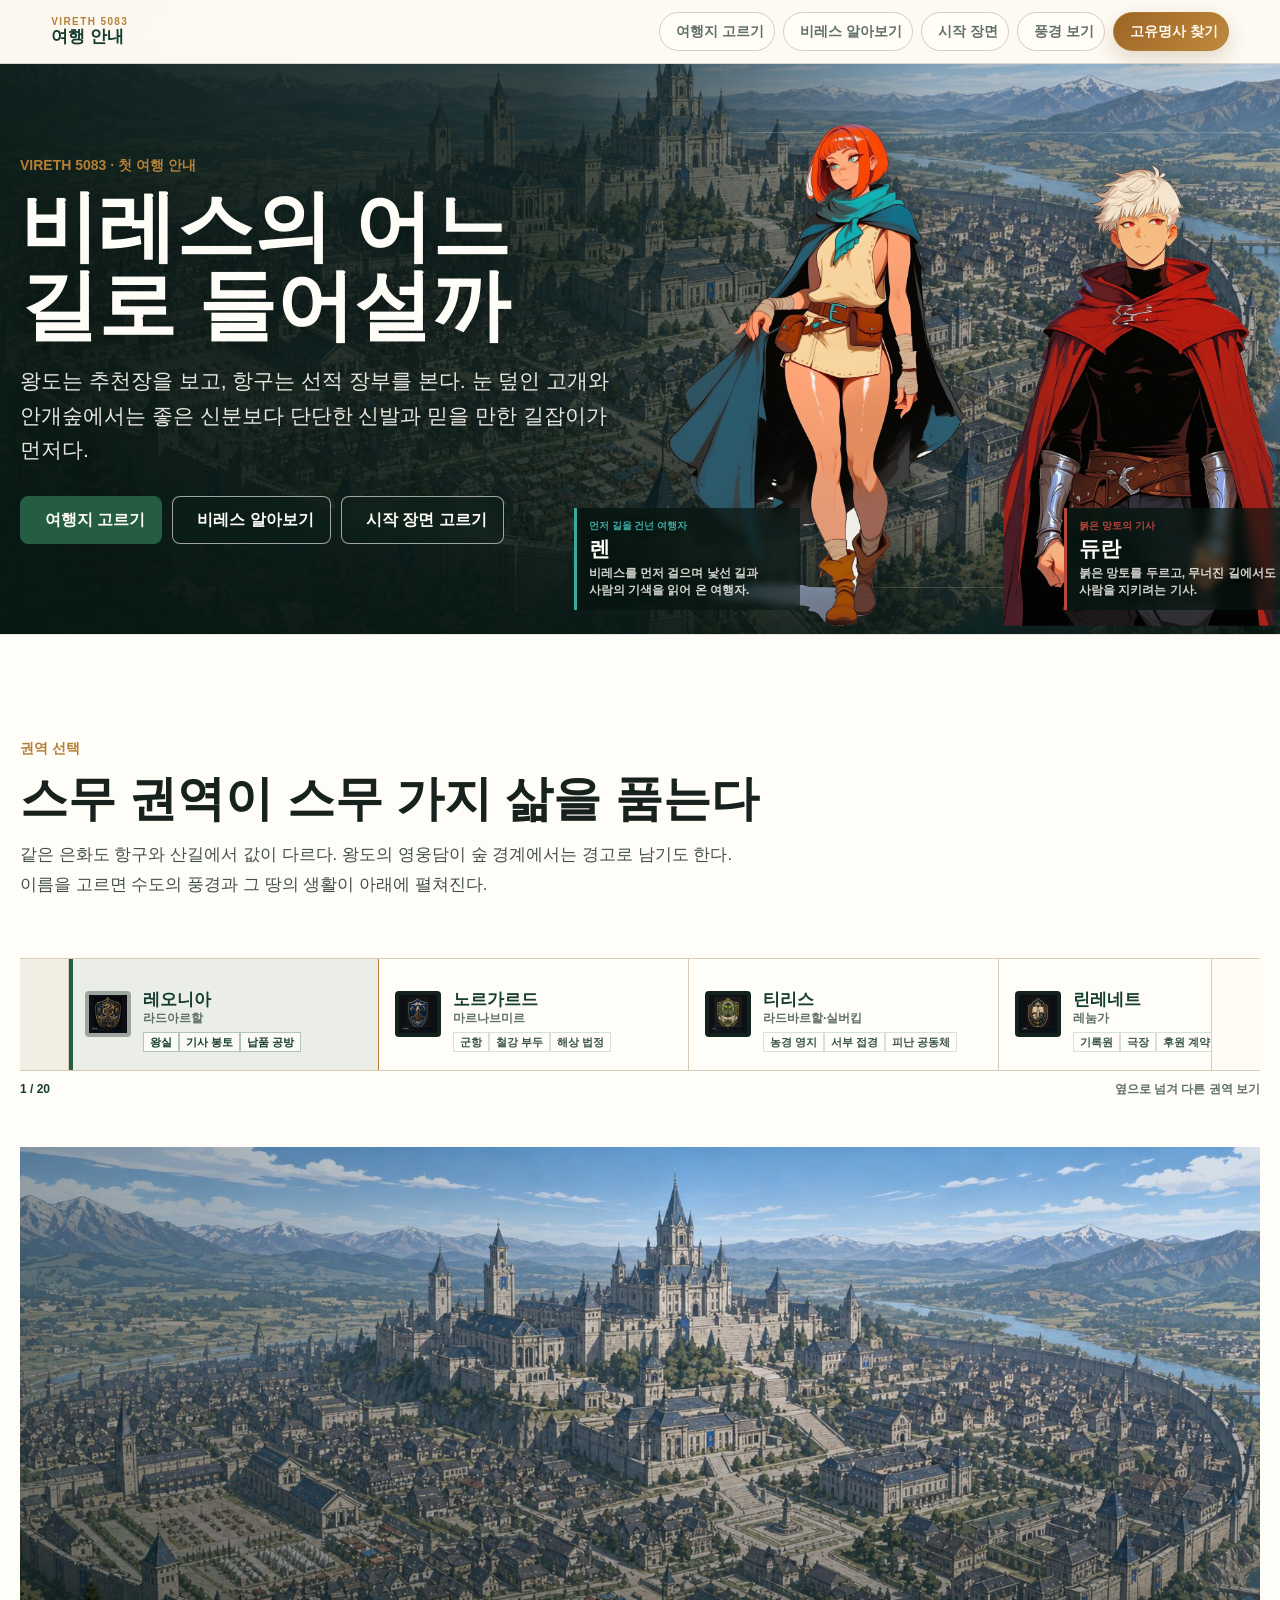
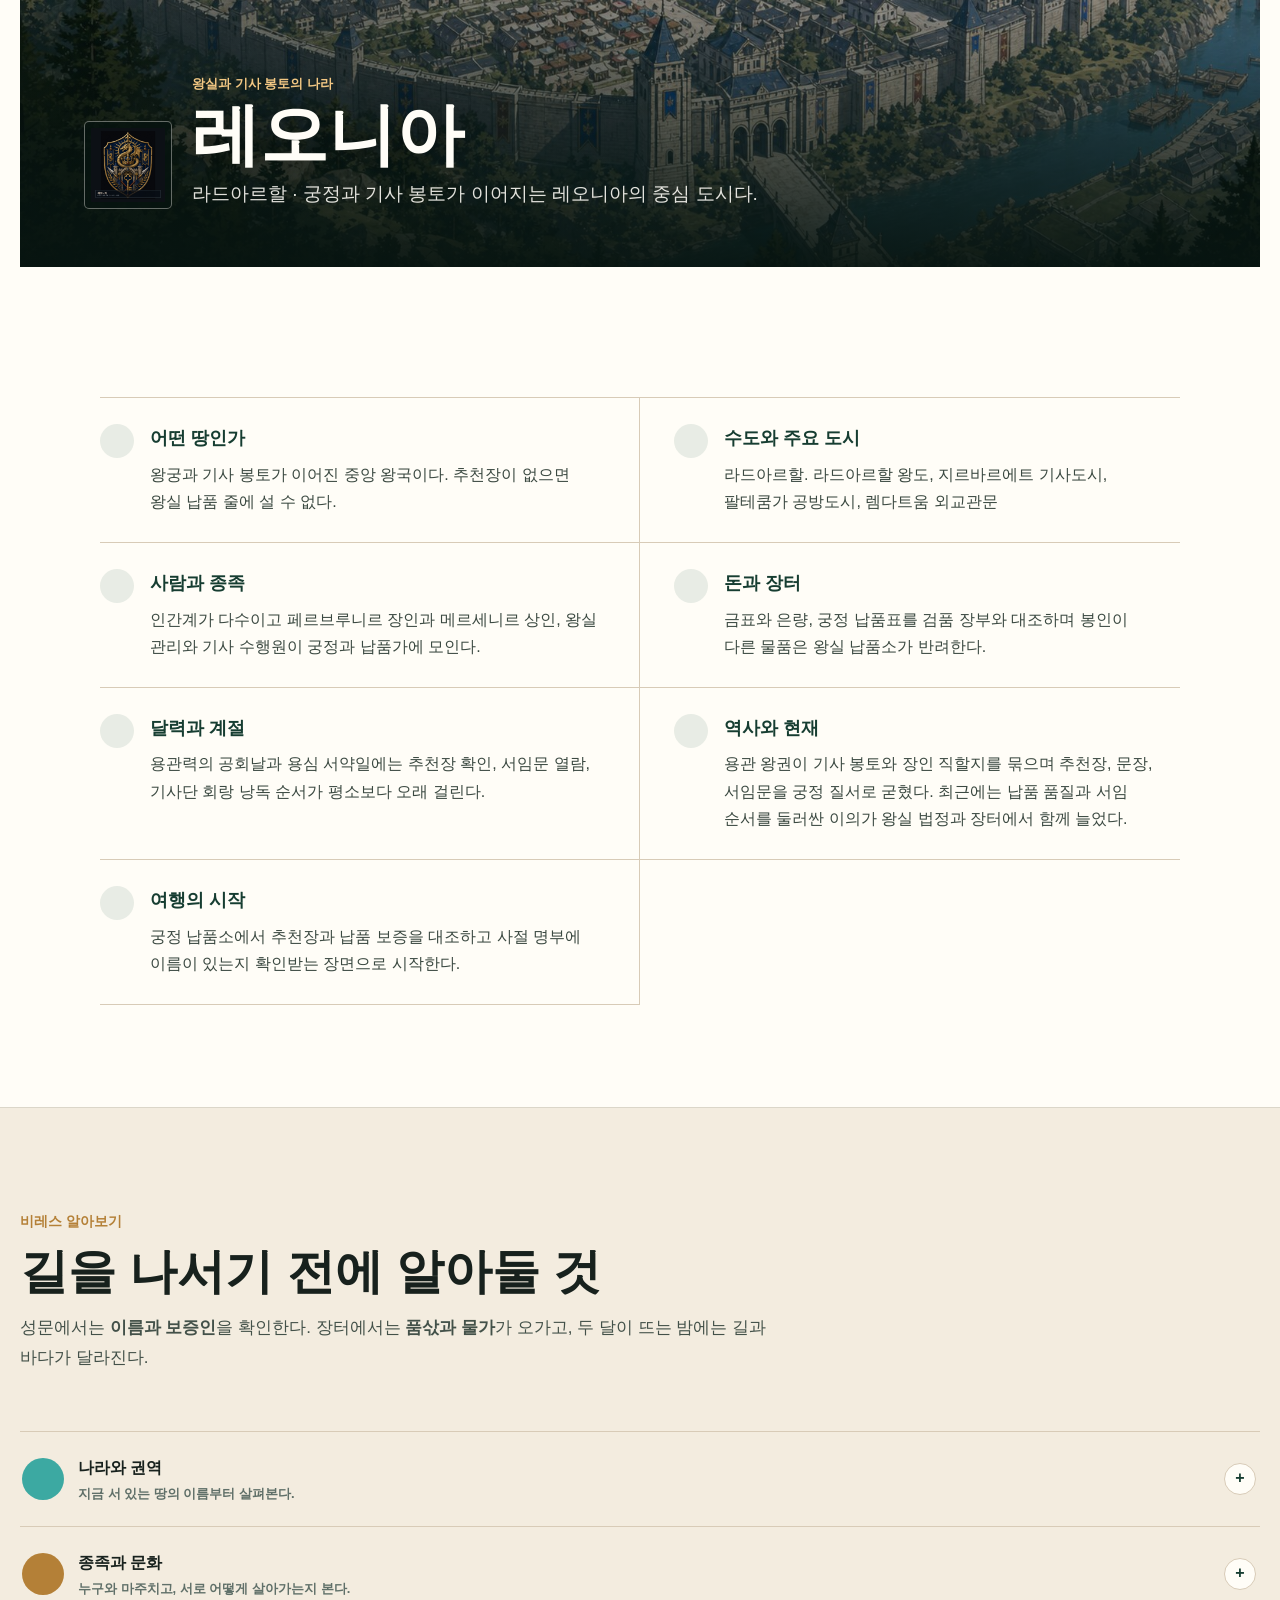
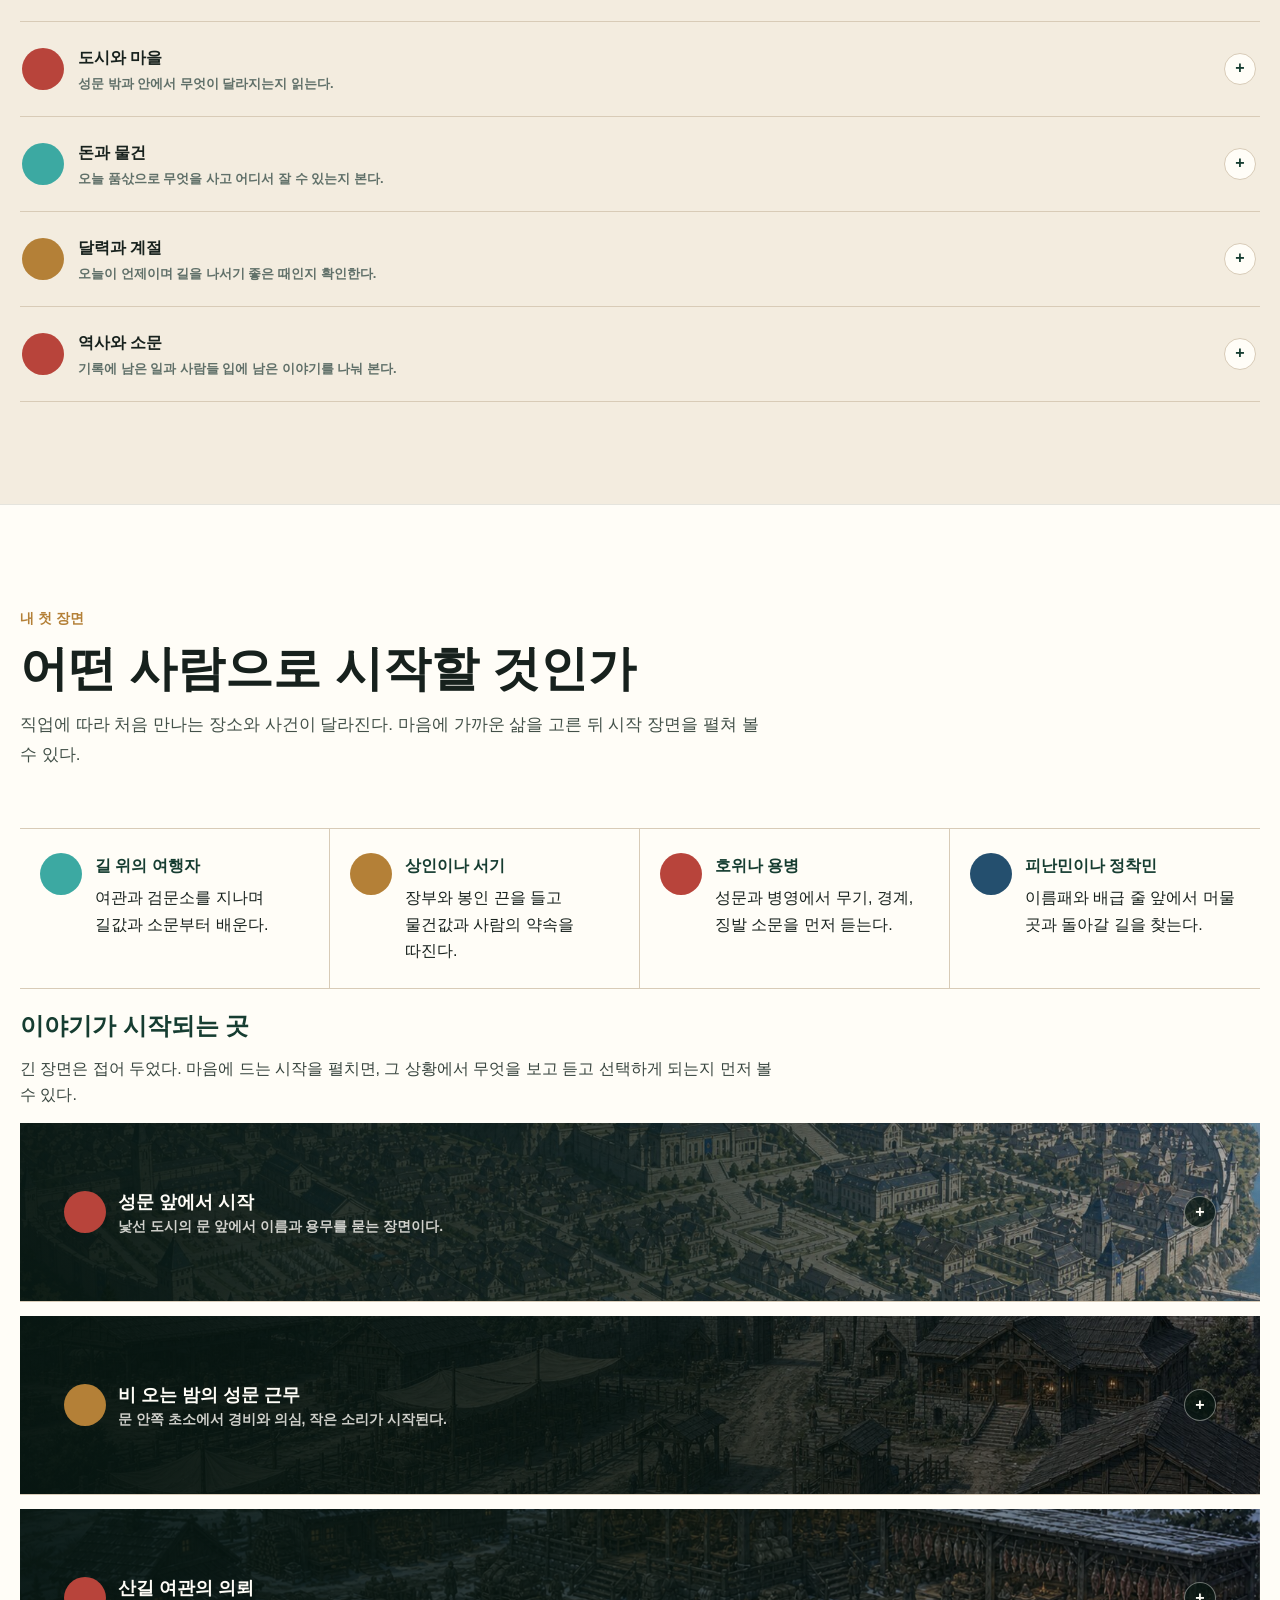
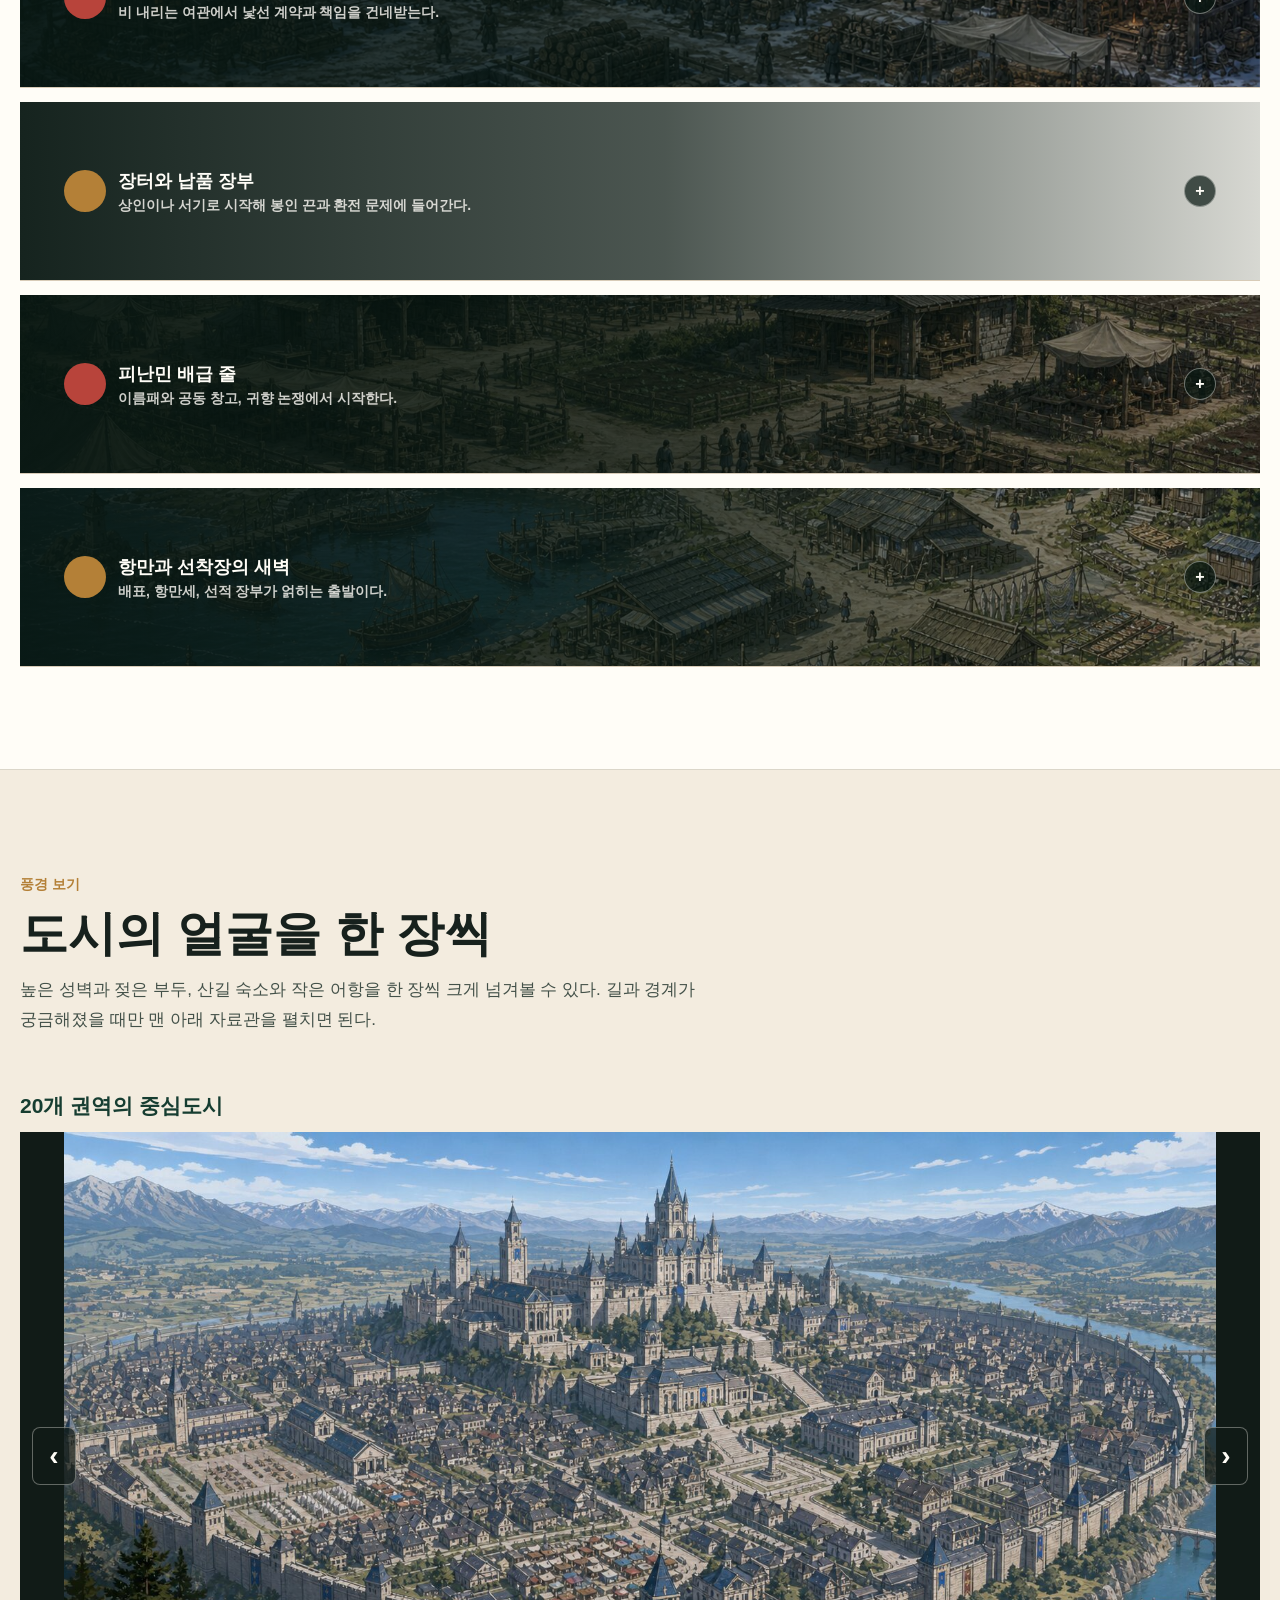
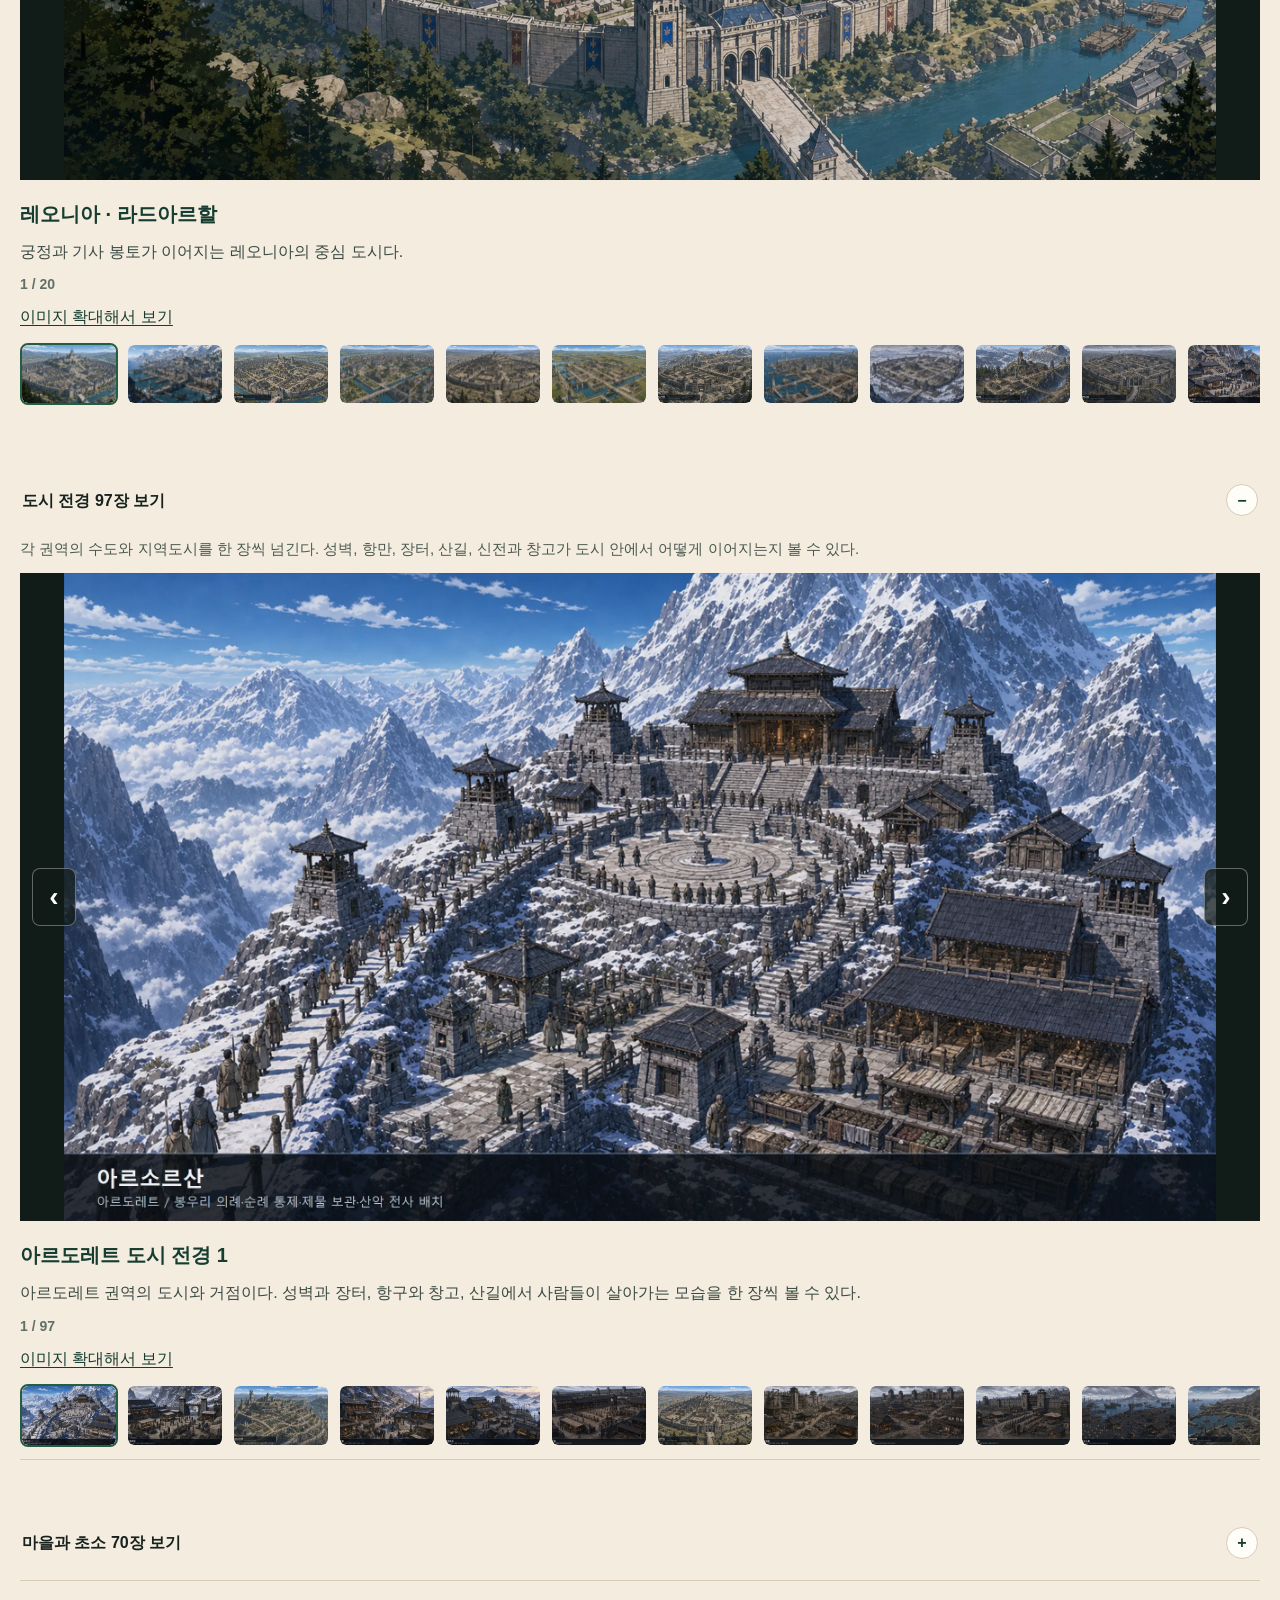
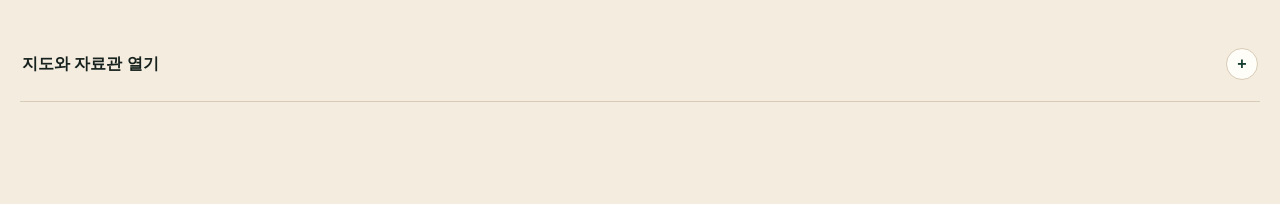
==== commit 8a5c6d71: "fix: resolve Vireth overhaul review findings" ====
--- a/index.html
+++ b/index.html
@@ -748,6 +748,16 @@
       background: #f8f0e3;
     }
 
+    .reader-image-trigger {
+      display: block;
+      width: 100%;
+      min-width: 0;
+      padding: 0;
+      border: 0;
+      background: transparent;
+      cursor: zoom-in;
+    }
+
     .reader-spotlight img {
       width: 100%;
       height: 100%;
@@ -758,6 +768,14 @@
       cursor: zoom-in;
     }
 
+    .reader-image-trigger:focus-visible,
+    .slide-image-trigger:focus-visible,
+    .visual-image-trigger:focus-visible {
+      outline: 3px solid #fffdf7;
+      outline-offset: -5px;
+      box-shadow: 0 0 0 2px var(--green);
+    }
+
     .reader-spotlight-copy {
       display: flex;
       flex-direction: column;
@@ -868,6 +886,15 @@
       border: 1px solid var(--line);
       border-radius: 10px;
       background: #fffaf1;
+    }
+
+    .visual-image-trigger {
+      display: block;
+      width: 100%;
+      padding: 0;
+      border: 0;
+      background: transparent;
+      cursor: zoom-in;
     }
 
     .visual-card img {
@@ -1117,6 +1144,15 @@
       width: 100%;
       min-width: 0;
       background: #111b17;
+    }
+
+    .slide-image-trigger {
+      display: block;
+      width: 100%;
+      padding: 0;
+      border: 0;
+      background: #111b17;
+      cursor: zoom-in;
     }
 
     .slide-stage img {
@@ -1205,7 +1241,7 @@
       overflow: hidden;
     }
 
-    .slide-thumb[aria-selected="true"] {
+    .slide-thumb[aria-pressed="true"] {
       border-color: var(--green);
     }
 
@@ -2472,7 +2508,7 @@
     </section>
   </main>
 
-  <div id="lightbox" class="lightbox" aria-hidden="true" role="dialog" aria-label="이미지 크게 보기">
+  <div id="lightbox" class="lightbox" aria-hidden="true" aria-modal="true" aria-describedby="lightboxCaption" role="dialog" aria-label="이미지 크게 보기">
     <div class="lightbox-toolbar">
       <span class="lightbox-help">마우스 휠 또는 버튼으로 확대하고, 드래그해서 움직인다.</span>
       <div class="lightbox-tools" aria-label="이미지 확대 도구">
@@ -2497,7 +2533,7 @@
         name: "레오니아",
         type: "왕실과 기사 봉토의 나라",
         short: "왕궁과 기사 봉토가 이어진 중앙 왕국이다. 추천장이 없으면 왕실 납품 줄에 설 수 없다.",
-        first: "궁정 납품소에서 추천장을 접수하고 왕실 법정 대기표를 받는 장면으로 시작한다.",
+        first: "궁정 납품소에서 추천장과 납품 보증을 대조하고 사절 명부에 이름이 있는지 확인받는 장면으로 시작한다.",
         places: "라드아르할 왕도, 지르바르에트 기사도시, 팔테쿰가 공방도시, 렘다트움 외교관문",
         life: "왕실 납품소는 추천장에 적힌 보증인과 봉인을 대조한다. 문장 반지는 신분과 소속 가문을 확인하는 표식이다.",
         pressure: "최근에는 납품 품질과 서임 순서를 둘러싼 이의가 왕실 법정과 장터에서 함께 늘었다.",
@@ -2541,9 +2577,9 @@
         name: "벡도레트",
         type: "방벽과 병영의 요새 도시국가",
         short: "방벽과 병영이 도시 기능을 나누는 요새국가다. 출입 목적과 보증인을 밝히지 않으면 짐 검사가 끝나도 성문을 넘지 못한다.",
-        first: "켈카르 성문에서 통행문을 접수하고 무기를 맡긴 뒤 보관표를 받는 장면으로 시작한다.",
+        first: "켈카르 성문에서 통행문을 접수하고 무기 각문을 확인받은 뒤 무기 반납 기록을 남기는 장면으로 시작한다.",
         places: "도르카르 내성, 켈카르 외성문, 베크할 병영, 도르테쿰 공사권, 엔할가 민간거주권",
-        life: "성문 보초는 통행문, 보증인, 짐 목록을 차례로 확인한다. 반입 무기는 무기고 보관표를 받아야 돌려받을 수 있다.",
+        life: "성문 보초는 통행문, 보증인, 짐 목록을 차례로 확인한다. 반입 무기는 각문을 확인하고 무기 반납 기록에 적어야 성문을 나갈 때 돌려받을 수 있다.",
         pressure: "최근에는 무단 무장과 공사 동원 회피, 군법과 민간법 충돌, 피난 대기 순서를 둘러싼 접수가 늘었다.",
         memory: "오래된 방어선 위에 도시가 자라면서 성벽 보수와 공사 동원 기록이 시민 의무의 근거가 되었다.",
         persona: "성문 통역, 성벽 공사 노동자, 병영 무기 수리공, 외성문의 피난 대기자"
@@ -2552,9 +2588,9 @@
         name: "센할레트",
         type: "공동 창고와 관개로의 농업 공동체",
         short: "공동 창고와 관개 수문이 농촌을 묶는 국가다. 배급 명부나 종자 출처가 없으면 곡물 몫과 봄 파종분이 미뤄진다.",
-        first: "센푸쿰 공동 창고에서 배급 목패를 대조하고 벨바르 수문 회의에 이의를 접수하는 장면으로 시작한다.",
+        first: "센푸쿰 공동 창고에서 배급 명부의 이름과 노동일을 확인받고 창고 목패를 따로 대조한 뒤, 벨바르 수문 회의에 이의를 접수하는 장면으로 시작한다.",
         places: "센푸쿰 공동창고도시, 벨바르 수로도시, 센푸크에트 종자보존권, 가르센에트 농촌권, 벱렌할 재정착권",
-        life: "창고지기는 배급 목패와 가구 명부를 대조한다. 수문 회의는 상류와 하류 증언을 기록한 뒤 개폐 순서를 정한다.",
+        life: "창고지기는 배급 명부에서 가구 이름과 노동일 기록을 대조한다. 창고 출입 때에는 창고 목패를 따로 확인하고, 수문 회의는 상류와 하류 증언을 기록한 뒤 개폐 순서를 정한다.",
         pressure: "최근에는 종자 혼입과 배급 순서, 재정착 경작권과 수문 보수 노동일을 둘러싼 이의가 대표 회의에 쌓인다.",
         memory: "관개로와 공동 창고로 흉년을 버틴 경험은 배급 장부와 공동 노동일을 국가 권위로 굳혔다.",
         persona: "공동 창고 기록 보조, 수문 감시인, 종자 항아리 운반인, 벱렌할 재정착 농민"
@@ -2716,12 +2752,12 @@
     ];
 
     const regionFacts = {
-      "레오니아": { icon: "♛", focus: "궁정·봉토", money: "금표와 은량, 궁정 납품표를 검품 장부와 대조하며 봉인이 다른 물품은 왕실 납품소가 반려한다.", people: "인간계가 다수이고 페르브루니르 장인과 메르세니르 상인, 왕실 관리와 기사 수행원이 궁정과 납품가에 모인다.", time: "용관력의 공회날과 용심 서약일에는 접견 명부와 기사 서임 대기표가 평소보다 길어진다.", history: "용관 왕권이 기사 봉토와 장인 직할지를 묶으며 추천장, 문장, 서임문을 궁정 질서로 굳혔다." },
+      "레오니아": { icon: "♛", focus: "궁정·봉토", money: "금표와 은량, 궁정 납품표를 검품 장부와 대조하며 봉인이 다른 물품은 왕실 납품소가 반려한다.", people: "인간계가 다수이고 페르브루니르 장인과 메르세니르 상인, 왕실 관리와 기사 수행원이 궁정과 납품가에 모인다.", time: "용관력의 공회날과 용심 서약일에는 추천장 확인, 서임문 열람, 기사단 회랑 낭독 순서가 평소보다 오래 걸린다.", history: "용관 왕권이 기사 봉토와 장인 직할지를 묶으며 추천장, 문장, 서임문을 궁정 질서로 굳혔다." },
       "노르가르드": { icon: "⚓", focus: "군항·철강", money: "항만세와 선박 보험, 철강 납품표를 화물 봉인과 대조하며 신고가 빠진 짐은 하역을 보류한다.", people: "인간계 선원과 페르브루니르 철공이 중심이고 벨마리르·린마리르 항해자와 해상 법정 증인이 항구에 모인다.", time: "조류표와 겨울 보급 일정에 따라 출항 허가와 선박 징발 순서가 정해진다.", history: "군항과 철강 부두가 확장되며 왕권, 상인 길드, 해상 법원이 서로의 장부를 확인하는 체제가 만들어졌다." },
       "티리스": { icon: "⚑", focus: "영지·접경", money: "은량과 곡표, 노동일과 공동 창고 몫을 함께 기록하며 이름패가 없는 가구는 배급 심사를 다시 받는다.", people: "인간계 농민과 피난민이 다수이고 메르세니르 종자상, 실레니르 숲길 기록자, 페르브루니르 수리공이 영지마다 섞인다.", time: "녹지절력의 파종일과 수확일에 맞춰 곡물 계량, 수문 개방, 공동 창고 배급이 진행된다.", history: "농경 영지와 낮은 율례가 왕국을 지탱했으나 그린할로우 상실과 뉴할로우 재정착이 귀향권을 갈라 놓았다." },
       "린레네트": { icon: "✒", focus: "기록·극장", money: "사본료와 후원금, 공연 계약금을 출처 장부에 적으며 인증이 없는 사본은 장터에서 정식 가격을 받지 못한다.", people: "인간계가 다수이고 실레니르 필사자, 메르세니르 후원 중개인, 페르브루니르 무대 장인과 학생이 기록원과 극장가에 모인다.", time: "공연일과 공개 논쟁일에는 사본 인증, 반론 접수, 공연 허가 순서가 함께 조정된다.", history: "상업 도시의 후원망에서 학예 공화 체제가 성장했고 사본과 공연 기록이 정치 논쟁을 보존했다." },
       "벡도레트": { icon: "⛨", focus: "방벽·병영", money: "군표와 공사 장부, 무기 수리비와 배급표를 병영 서리가 대조하며 동원 기록이 없으면 임금 지급이 늦어진다.", people: "인간계 수비대와 페르브루니르 공사 장인, 북방 복합 집단과 성문 통역이 성벽 안팎의 병영과 작업가에 산다.", time: "교대종과 야간 통금, 공사 동원일에 맞춰 성문 개폐와 병영 배급 시간이 달라진다.", history: "오래된 방어선 위에 도시가 자라 성벽 보수와 공사 동원 기록이 시민 의무와 정치 참여의 근거가 되었다." },
-      "센할레트": { icon: "☉", focus: "창고·수문", money: "곡표와 종자 몫, 물몫을 창고 장부에 적으며 배급 목패가 맞지 않으면 대표 회의의 재확인을 거친다.", people: "인간계 농민과 메르세니르 종자 보관인, 실레니르 수로 기록자와 재정착민이 공동 창고를 중심으로 산다.", time: "공동 파종일과 수문 개방일에는 종자 항아리 봉인과 상·하류 증언을 먼저 확인한다.", history: "관개로와 공동 창고로 흉년을 버틴 경험이 배급, 종자 보존, 노동일 기록을 국가 제도로 굳혔다." },
+      "센할레트": { icon: "☉", focus: "창고·수문", money: "곡표와 종자 몫, 물몫을 창고 장부에 적는다. 배급 명부에서는 가구 이름과 노동일을 확인하고, 창고 목패는 출입 표식으로 따로 대조한다.", people: "인간계 농민과 메르세니르 종자 보관인, 실레니르 수로 기록자와 재정착민이 공동 창고를 중심으로 산다.", time: "공동 파종일과 수문 개방일에는 종자 항아리 봉인과 상·하류 증언을 먼저 확인한다.", history: "관개로와 공동 창고로 흉년을 버틴 경험이 배급, 종자 보존, 노동일 기록을 국가 제도로 굳혔다." },
       "헤스페레트": { icon: "◇", focus: "맹세·무기", money: "은량과 무기 납품, 저장고 몫을 보증 각문과 대조하며 품질 판정이 끝나야 용병 계약금이 지급된다.", people: "인간계와 북방 복합 집단이 다수이고 페르브루니르 무기 장인, 메르세니르 보급상과 용병이 고개와 저장고에 모인다.", time: "명예력의 맹세일과 겨울 저장 점검일에는 계약 증인과 저장품 표식이 다시 등록된다.", history: "혹한과 산악 통행 속에서 전사 서약권과 철맥계 장인권이 함께 성장해 저장고와 맹세석을 중심으로 묶였다." },
       "켈나베트": { icon: "⛵", focus: "해도·보험", money: "항만 잔액과 보험 증서, 선박 지분을 출항 장부와 대조하며 미신고 발견물은 보상과 귀속 판정을 보류한다.", people: "인간계 항만민과 벨마리르·린마리르 항해자, 실레니르 해도 필사자와 보험 증인이 자유항마다 섞인다.", time: "해도력과 조류표에 따라 선박 검사, 원정 허가, 외해 출항 시간이 차례로 배정된다.", history: "발견물 신고와 외해 항로를 공동 관리하려 여러 항구가 연합했고 선장 보증과 보험 법정이 그 권위를 받친다." },
       "헤스베케트": { icon: "❄", focus: "저장·혹한", money: "말린 식량과 방한구, 장작 몫을 저장 장부에 기록하며 방한 검사표가 없으면 겨울 통행 허가가 나오지 않는다.", people: "인간계와 북방 복합 집단이 저장촌의 주류이고 페르브루니르 수리공, 메르세니르 보급상과 구조 대기자가 계절마다 들어온다.", time: "저장력은 긴 겨울과 짧은 이동 가능기를 표시하며 폐쇄 표식이 걸리면 관문이 즉시 통행 명부를 닫는다.", history: "긴 겨울과 고위도 통행로를 관리하는 과정에서 공동 불씨, 저장 의무, 약자 보호가 군주제의 생활 질서가 되었다." },
@@ -3106,11 +3142,12 @@
               <div class="reader-group">
                 <h4>권위와 이동</h4>
                 <p class="reader-entry"><b>레오니아 용관력</b>은 궁정 의례, 기사 서약, 법정일을 정하고, <b>헤스페레트 명예력</b>은 결투, 장례, 보호 맹세의 날짜를 정한다.</p>
+                <p class="reader-entry"><b>린레네트 예술력</b>은 빈무대, 반론일, 관객날, 막내림으로 극장 편성표와 공개 낭독, 후원 계약의 마감 순서를 정한다.</p>
                 <p class="reader-entry"><b>가르메베트 이동력</b>은 물가와 큰이동, 천막접음으로 우물 순번과 계절 야영지 이동을 맞추며, <b>메르할레트 시장력</b>은 작은장, 큰장, 도장닫음으로 통행세와 계약 마감을 정한다.</p>
               </div>
               <div class="reader-group">
                 <h4>숲과 관측, 위험 해역</h4>
-                <p class="reader-entry"><b>옌메베트·실할레트 생태력</b>은 숲문, 벌목묻기, 길닫음으로 채집과 벌목 허가를 조정한다. <b>님나레트 은성력</b>과 <b>아르도레트·님소레트 관측력</b>은 봉인, 관측표, 학술 주석의 마감일을 정한다.</p>
+                <p class="reader-entry"><b>옌메베트·실할레트 생태력</b>은 숲문, 벌목묻기, 길닫음으로 채집과 벌목 허가를 조정한다. <b>님나레트 은성력</b>, <b>아르도레트 관측력</b>, <b>님소레트 관측력·학당 주석력</b>은 봉인, 관측표, 학술 주석의 마감일을 정한다.</p>
                 <p class="reader-entry"><b>드래곤스파이어 화산 주석력</b>은 분화 경고와 피난깃을, <b>펜리르의 눈 외해 금기력</b>은 등대·난파목·마지막등을 기준으로 항해 보류와 구조 대기를 정한다.</p>
               </div>
             </div>
@@ -3923,12 +3960,15 @@
     const zoomIn = document.getElementById("zoomIn");
     const zoomOut = document.getElementById("zoomOut");
     const zoomReset = document.getElementById("zoomReset");
+    const lightboxClose = lightbox.querySelector(".lightbox-close");
     const lightboxPrev = lightbox.querySelector(".lightbox-nav.prev");
     const lightboxNext = lightbox.querySelector(".lightbox-nav.next");
 
     let lightboxSlides = [];
     let lightboxIndex = 0;
     let lightboxZoom = 1;
+    let lightboxOpener = null;
+    let bodyOverflowBeforeLightbox = "";
     let panX = 0;
     let panY = 0;
     let dragging = false;
@@ -4067,7 +4107,9 @@
           `;
     
           regionDetail.querySelectorAll("[data-visual-index]").forEach(button => {
-            button.addEventListener("click", () => openLightbox(visualSlides, Number(button.dataset.visualIndex)));
+            button.addEventListener("click", () => {
+              openLightbox(visualSlides, Number(button.dataset.visualIndex), button);
+            });
           });
           refreshIcons();
         }
@@ -4092,7 +4134,9 @@
         const visual = readerVisuals[section.title];
         const spotlight = visual ? `
           <div class="reader-spotlight">
-            <img loading="lazy" src="${visual.image}" alt="${visual.alt}" data-reader-image="${section.title}">
+            <button class="reader-image-trigger" type="button" data-reader-image="${section.title}" aria-label="${visual.alt} 크게 보기">
+              <img loading="lazy" src="${visual.image}" alt="${visual.alt}">
+            </button>
             <div class="reader-spotlight-copy">
               <b>${visual.line}</b>
               <span>${visual.caption}</span>
@@ -4115,12 +4159,14 @@
       `;
       }).join("");
 
-      readerGrid.querySelectorAll("[data-reader-image]").forEach(image => {
-        const visual = readerVisuals[image.dataset.readerImage];
+      readerGrid.querySelectorAll("[data-reader-image]").forEach(trigger => {
+        const visual = readerVisuals[trigger.dataset.readerImage];
         if (!visual) return;
-        image.addEventListener("click", () => openLightbox([
-          { title: image.dataset.readerImage, src: visual.image, alt: visual.alt, caption: visual.caption }
-        ], 0));
+        trigger.addEventListener("click", () => {
+          openLightbox([
+            { title: trigger.dataset.readerImage, src: visual.image, alt: visual.alt, caption: visual.caption }
+          ], 0, trigger);
+        });
       });
       refreshIcons();
     }
@@ -4131,7 +4177,17 @@
 
       let current = 0;
 
-      const draw = () => {
+      const carouselFocusSelector = target => {
+        if (!(target instanceof Element) || !container.contains(target) || target === container) return null;
+        if (target.closest(".slide-control.prev")) return ".slide-control.prev";
+        if (target.closest(".slide-control.next")) return ".slide-control.next";
+        if (target.closest(".slide-image-trigger")) return ".slide-image-trigger";
+        if (target.closest(".slide-open")) return ".slide-open";
+        const thumb = target.closest(".slide-thumb");
+        return thumb ? `.slide-thumb[data-index="${thumb.dataset.index}"]` : null;
+      };
+
+      const draw = (focusSelector = null) => {
         const slide = slides[current];
         container.setAttribute("role", "region");
         container.setAttribute("aria-roledescription", "carousel");
@@ -4140,7 +4196,9 @@
         container.innerHTML = `
           <div class="slide-stage">
             <button class="slide-control prev" type="button" aria-label="이전 이미지">‹</button>
-            <img loading="lazy" src="${slide.src}" alt="${slide.alt}">
+            <button class="slide-image-trigger" type="button" aria-label="${slide.title} 크게 보기">
+              <img loading="lazy" src="${slide.src}" alt="${slide.alt}">
+            </button>
             <button class="slide-control next" type="button" aria-label="다음 이미지">›</button>
           </div>
           <div class="slide-meta" aria-live="polite">
@@ -4149,9 +4207,9 @@
             <span class="slide-count">${current + 1} / ${slides.length}</span>
             <button class="slide-open" type="button">이미지 확대해서 보기</button>
           </div>
-          <div class="slide-thumbs" role="tablist" aria-label="${slide.title} 이미지 선택">
+          <div class="slide-thumbs" role="group" aria-label="${slide.title} 이미지 선택">
             ${slides.map((item, index) => `
-              <button class="slide-thumb" type="button" data-index="${index}" aria-label="${item.title}" aria-selected="${index === current ? "true" : "false"}">
+              <button class="slide-thumb" type="button" data-index="${index}" aria-label="${item.title}" aria-pressed="${index === current ? "true" : "false"}">
                 <img loading="lazy" src="${item.src}" alt="">
               </button>
             `).join("")}
@@ -4160,37 +4218,44 @@
 
         container.querySelector(".prev").addEventListener("click", () => {
           current = (current - 1 + slides.length) % slides.length;
-          draw();
+          draw(".slide-control.prev");
         });
 
         container.querySelector(".next").addEventListener("click", () => {
           current = (current + 1) % slides.length;
-          draw();
+          draw(".slide-control.next");
         });
 
-        container.querySelector(".slide-stage img").addEventListener("click", () => openLightbox(slides, current));
-        container.querySelector(".slide-open").addEventListener("click", () => openLightbox(slides, current));
+        container.querySelector(".slide-image-trigger").addEventListener("click", event => {
+          openLightbox(slides, current, event.currentTarget);
+        });
+        container.querySelector(".slide-open").addEventListener("click", event => {
+          openLightbox(slides, current, event.currentTarget);
+        });
 
         container.querySelectorAll(".slide-thumb").forEach(button => {
           button.addEventListener("click", () => {
             current = Number(button.dataset.index);
-            draw();
+            draw(`.slide-thumb[data-index="${current}"]`);
           });
         });
+
+        if (focusSelector) {
+          container.querySelector(focusSelector)?.focus({ preventScroll: true });
+        }
       };
 
       draw();
       container.addEventListener("keydown", event => {
-        if (event.key === "ArrowLeft") {
-          event.preventDefault();
-          current = (current - 1 + slides.length) % slides.length;
-          draw();
-        }
-        if (event.key === "ArrowRight") {
-          event.preventDefault();
-          current = (current + 1) % slides.length;
-          draw();
-        }
+        if (event.key !== "ArrowLeft" && event.key !== "ArrowRight") return;
+        event.preventDefault();
+        const sourceSelector = carouselFocusSelector(event.target);
+        const direction = event.key === "ArrowRight" ? 1 : -1;
+        current = (current + direction + slides.length) % slides.length;
+        const focusSelector = sourceSelector?.startsWith(".slide-thumb")
+          ? `.slide-thumb[data-index="${current}"]`
+          : sourceSelector;
+        draw(focusSelector);
       });
     }
 
@@ -4232,19 +4297,37 @@
       resetLightboxZoom(1);
     }
 
-    function openLightbox(slides, index = 0) {
+    function lightboxFocusableElements() {
+      return [...lightbox.querySelectorAll("button:not([disabled]):not([hidden])")]
+        .filter(element => element.getClientRects().length > 0);
+    }
+
+    function openLightbox(slides, index = 0, opener = document.activeElement) {
+      const wasClosed = lightbox.getAttribute("aria-hidden") !== "false";
+      if (wasClosed) {
+        lightboxOpener = opener instanceof HTMLElement ? opener : null;
+        bodyOverflowBeforeLightbox = document.body.style.overflow;
+      }
       lightboxSlides = slides;
       lightboxIndex = index;
       showLightboxSlide();
       lightbox.setAttribute("aria-hidden", "false");
       document.body.style.overflow = "hidden";
+      lightboxClose.focus({ preventScroll: true });
     }
 
     function closeLightbox() {
+      if (lightbox.getAttribute("aria-hidden") !== "false") return;
+      const opener = lightboxOpener;
       lightbox.setAttribute("aria-hidden", "true");
       lightboxImage.src = "";
-      document.body.style.overflow = "";
+      document.body.style.overflow = bodyOverflowBeforeLightbox;
       resetLightboxZoom(1);
+      lightboxOpener = null;
+      bodyOverflowBeforeLightbox = "";
+      if (opener?.isConnected) {
+        opener.focus({ preventScroll: true });
+      }
     }
 
     function moveLightbox(direction) {
@@ -4263,11 +4346,17 @@
           alt: image.alt || "자료 이미지",
           caption
         };
-        image.addEventListener("click", () => openLightbox([slide], 0));
+        const trigger = document.createElement("button");
+        trigger.className = "visual-image-trigger";
+        trigger.type = "button";
+        trigger.setAttribute("aria-label", `${slide.title} 크게 보기`);
+        image.before(trigger);
+        trigger.append(image);
+        trigger.addEventListener("click", () => openLightbox([slide], 0, trigger));
       });
     }
 
-    lightbox.querySelector(".lightbox-close").addEventListener("click", closeLightbox);
+    lightboxClose.addEventListener("click", closeLightbox);
     lightboxPrev.addEventListener("click", () => moveLightbox(-1));
     lightboxNext.addEventListener("click", () => moveLightbox(1));
     zoomIn.addEventListener("click", () => setLightboxZoom(lightboxZoom + 0.35));
@@ -4318,9 +4407,33 @@
       if (event.target === lightbox) closeLightbox();
     });
     document.addEventListener("keydown", event => {
-      if (event.key === "Escape" && lightbox.getAttribute("aria-hidden") === "false") closeLightbox();
-      if (event.key === "ArrowLeft" && lightbox.getAttribute("aria-hidden") === "false") moveLightbox(-1);
-      if (event.key === "ArrowRight" && lightbox.getAttribute("aria-hidden") === "false") moveLightbox(1);
+      if (lightbox.getAttribute("aria-hidden") !== "false") return;
+      if (event.key === "Escape") {
+        event.preventDefault();
+        closeLightbox();
+        return;
+      }
+      if (event.key === "Tab") {
+        const focusable = lightboxFocusableElements();
+        const first = focusable[0];
+        const last = focusable[focusable.length - 1];
+        if (!first || !last) {
+          event.preventDefault();
+          return;
+        }
+        if (event.shiftKey && (document.activeElement === first || !lightbox.contains(document.activeElement))) {
+          event.preventDefault();
+          last.focus({ preventScroll: true });
+        } else if (!event.shiftKey && (document.activeElement === last || !lightbox.contains(document.activeElement))) {
+          event.preventDefault();
+          first.focus({ preventScroll: true });
+        }
+        return;
+      }
+      if (event.key === "ArrowLeft" || event.key === "ArrowRight") {
+        event.preventDefault();
+        moveLightbox(event.key === "ArrowRight" ? 1 : -1);
+      }
     });
 
     renderRegionButtons();
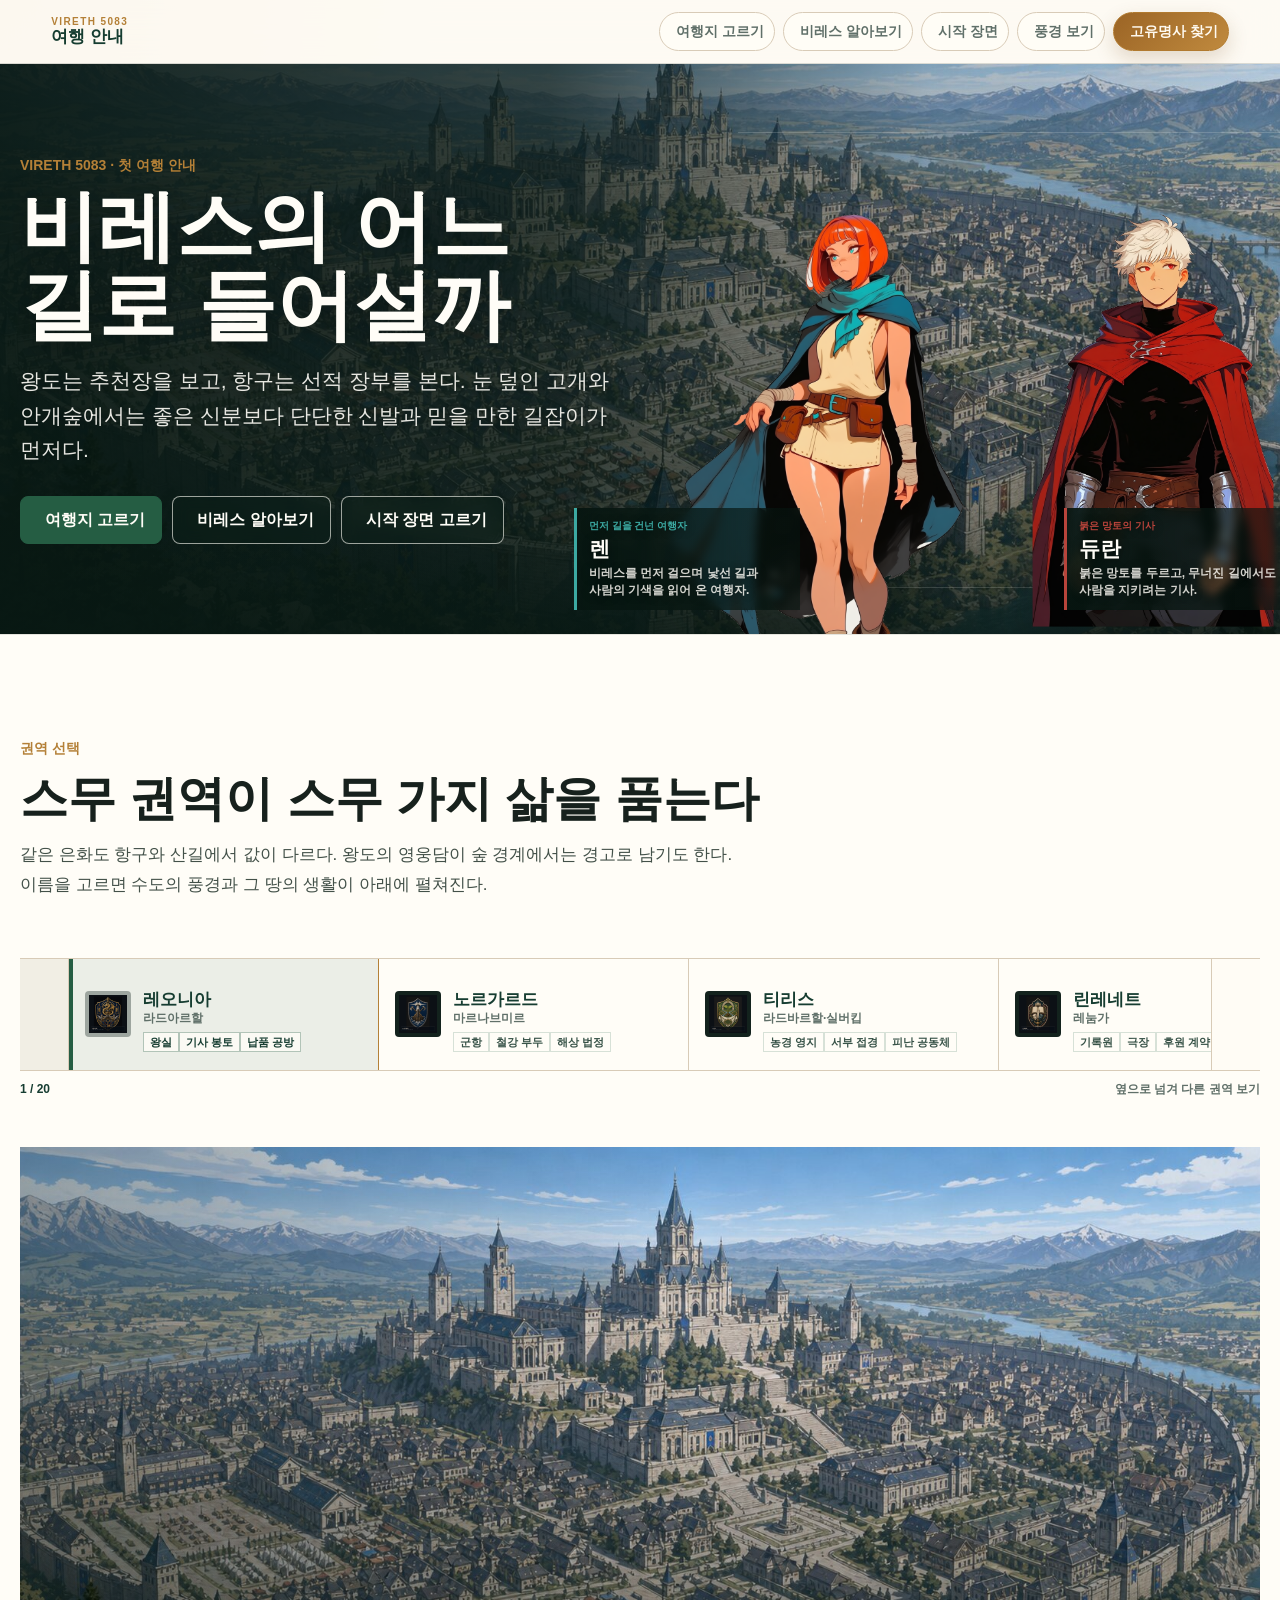
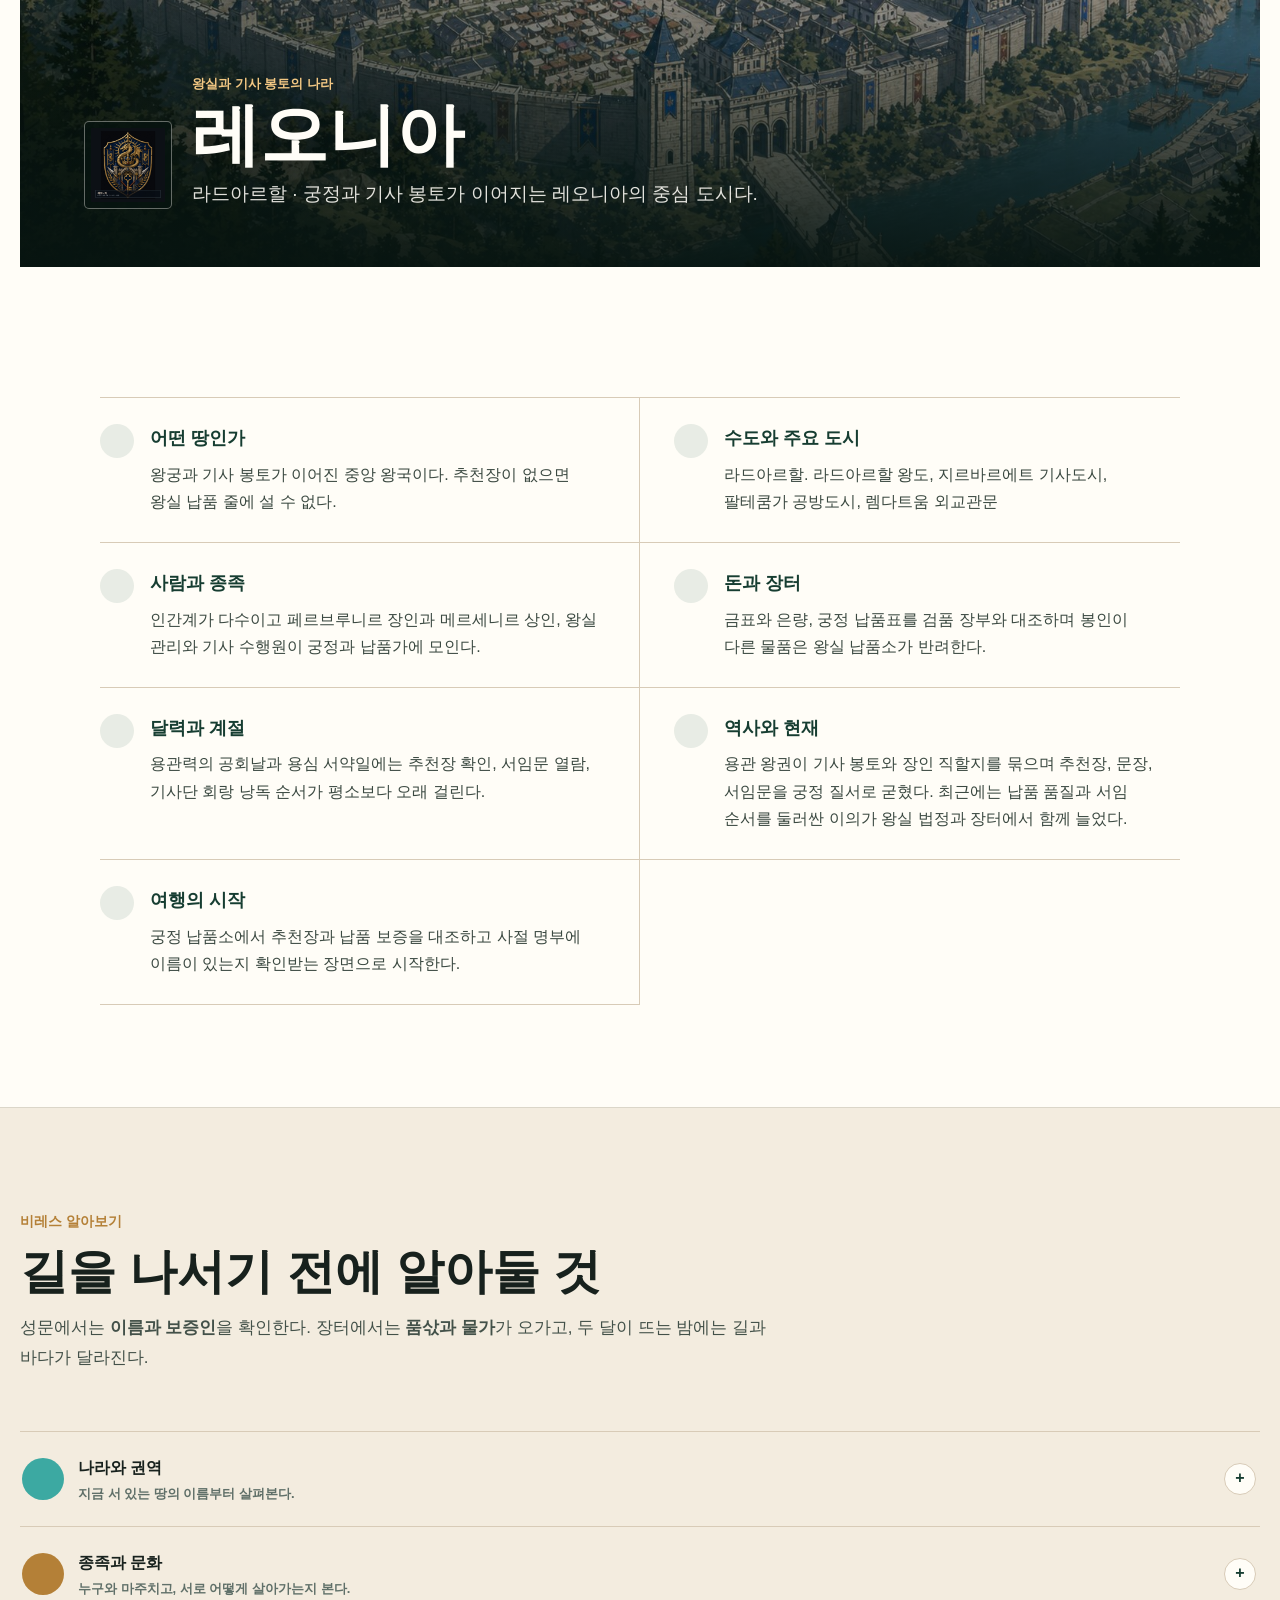
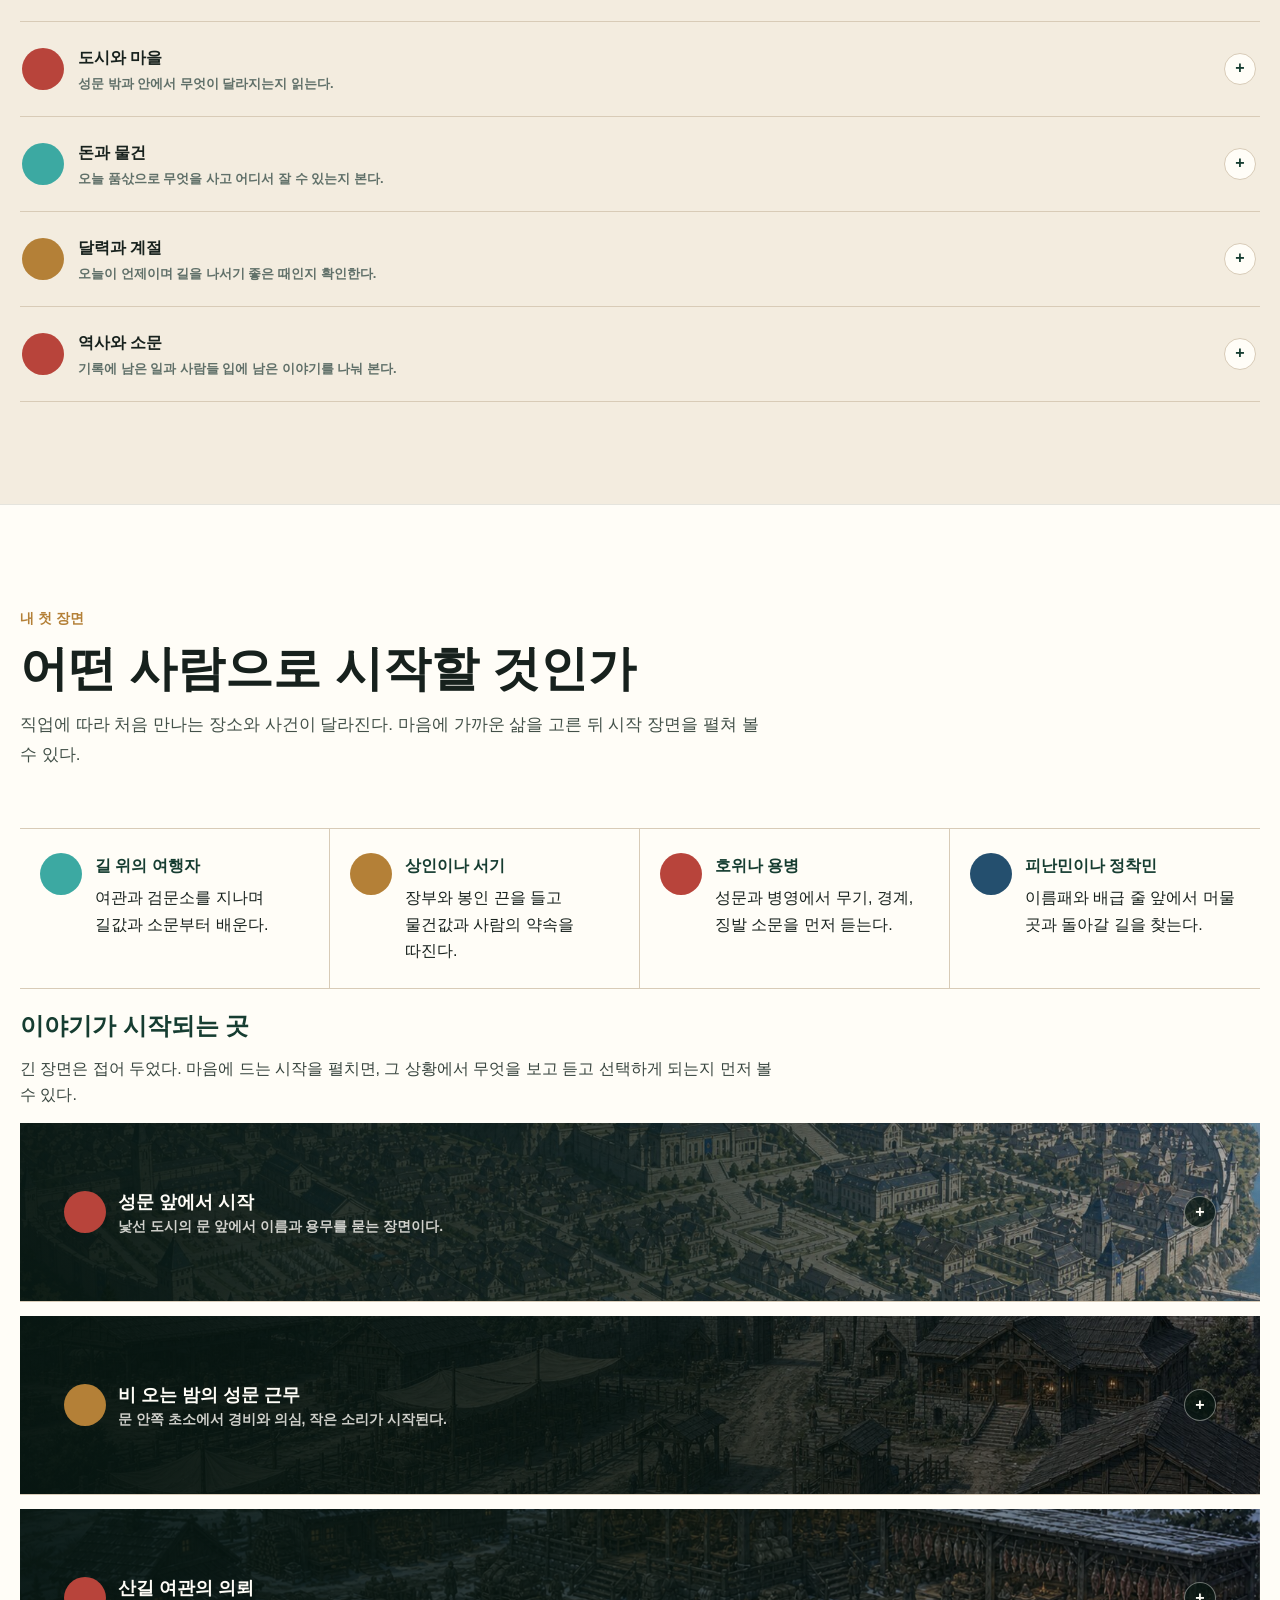
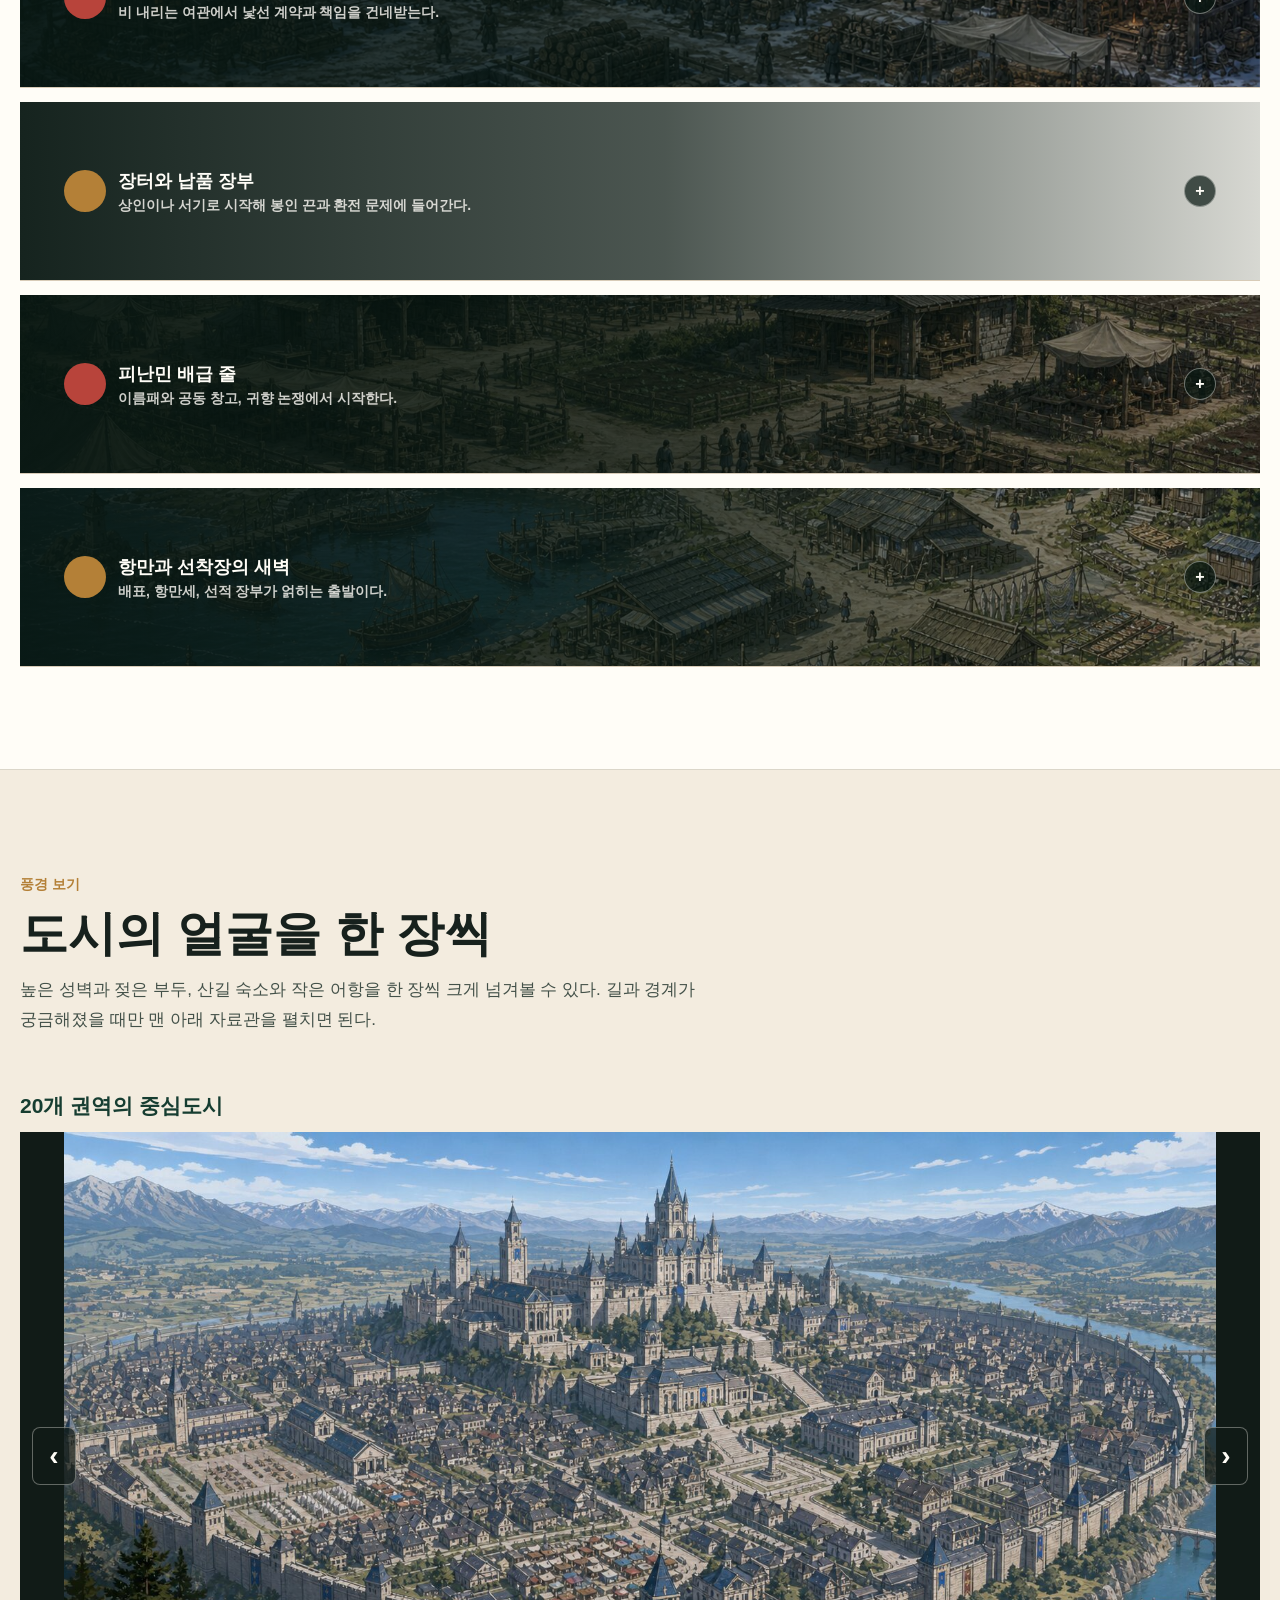
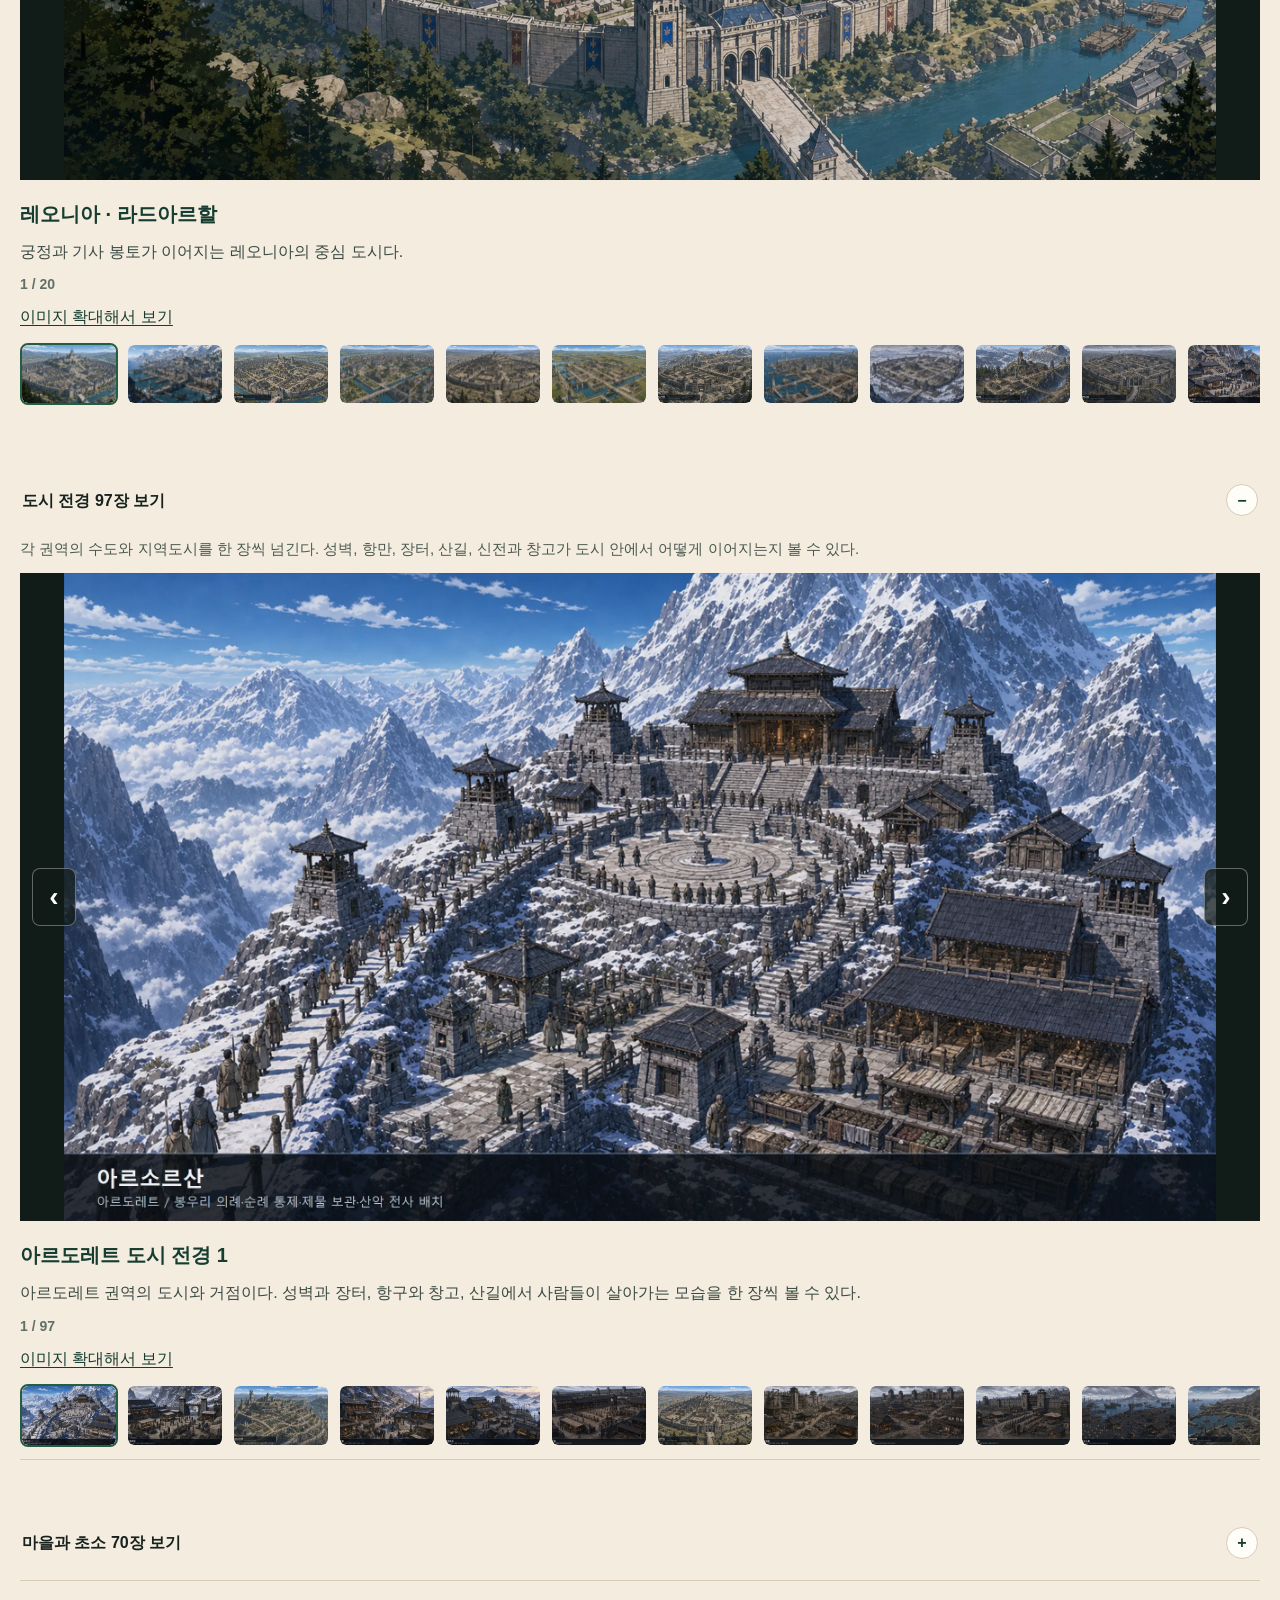
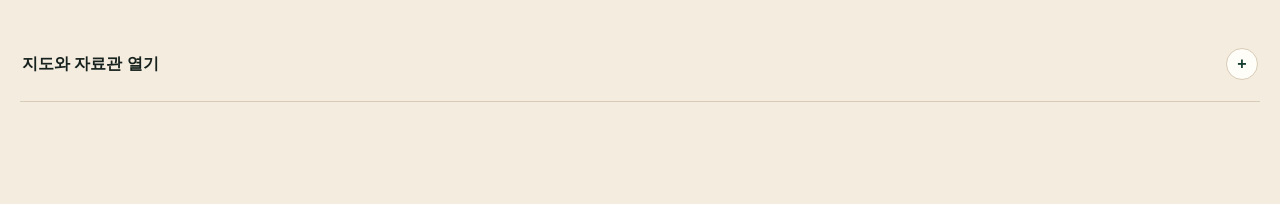
==== commit 21623918: "fix: align Vireth guide portrait scale" ====
--- a/index.html
+++ b/index.html
@@ -210,11 +210,12 @@
     .guide-portrait.ren img {
       right: 2%;
       height: 91%;
+      bottom: -15.9%;
     }
 
     .guide-portrait.duran img {
       right: 2%;
-      height: 84%;
+      height: 75%;
     }
 
     .guide-profile {
@@ -1540,10 +1541,11 @@
       .guide-portrait.ren img {
         right: -2%;
         height: 90%;
+        bottom: -15.9%;
       }
       .guide-portrait.duran img {
         right: 0;
-        height: 82%;
+        height: 74%;
       }
       .guide-portrait img {
         opacity: 0.88;
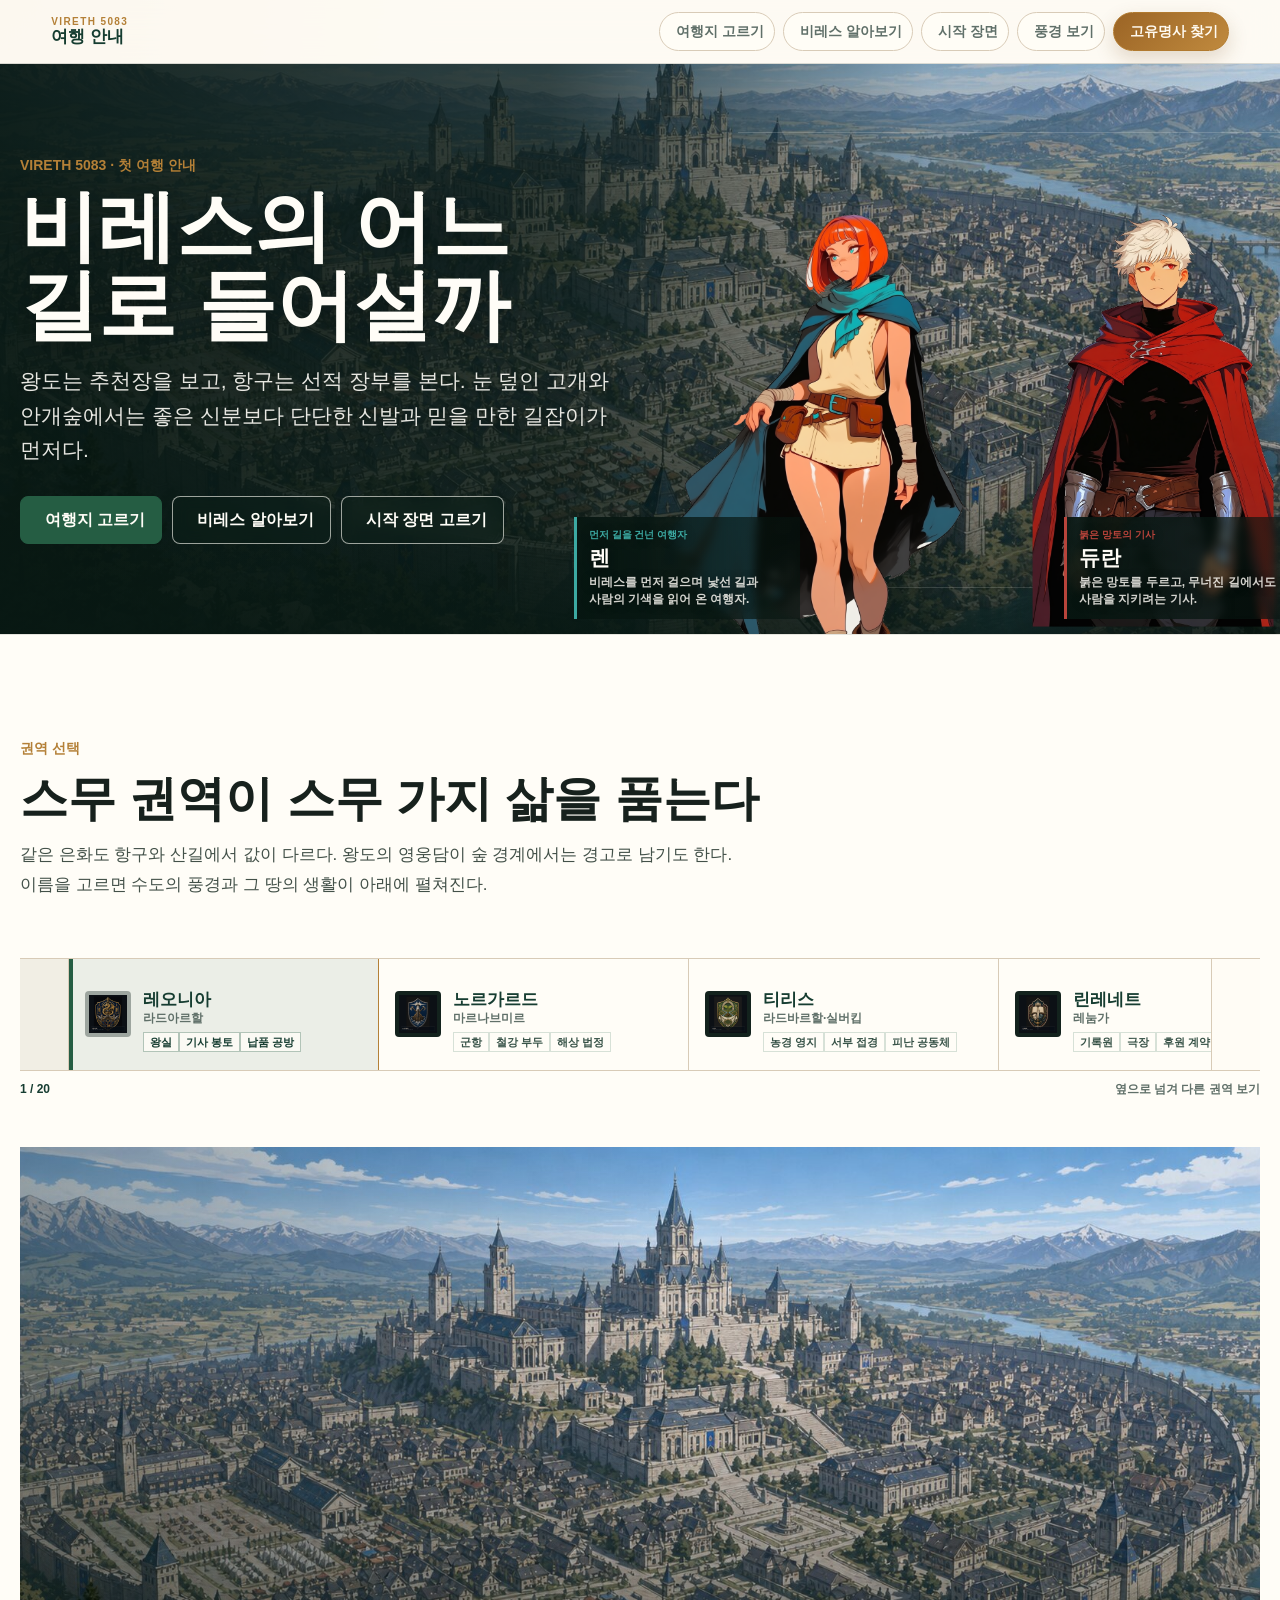
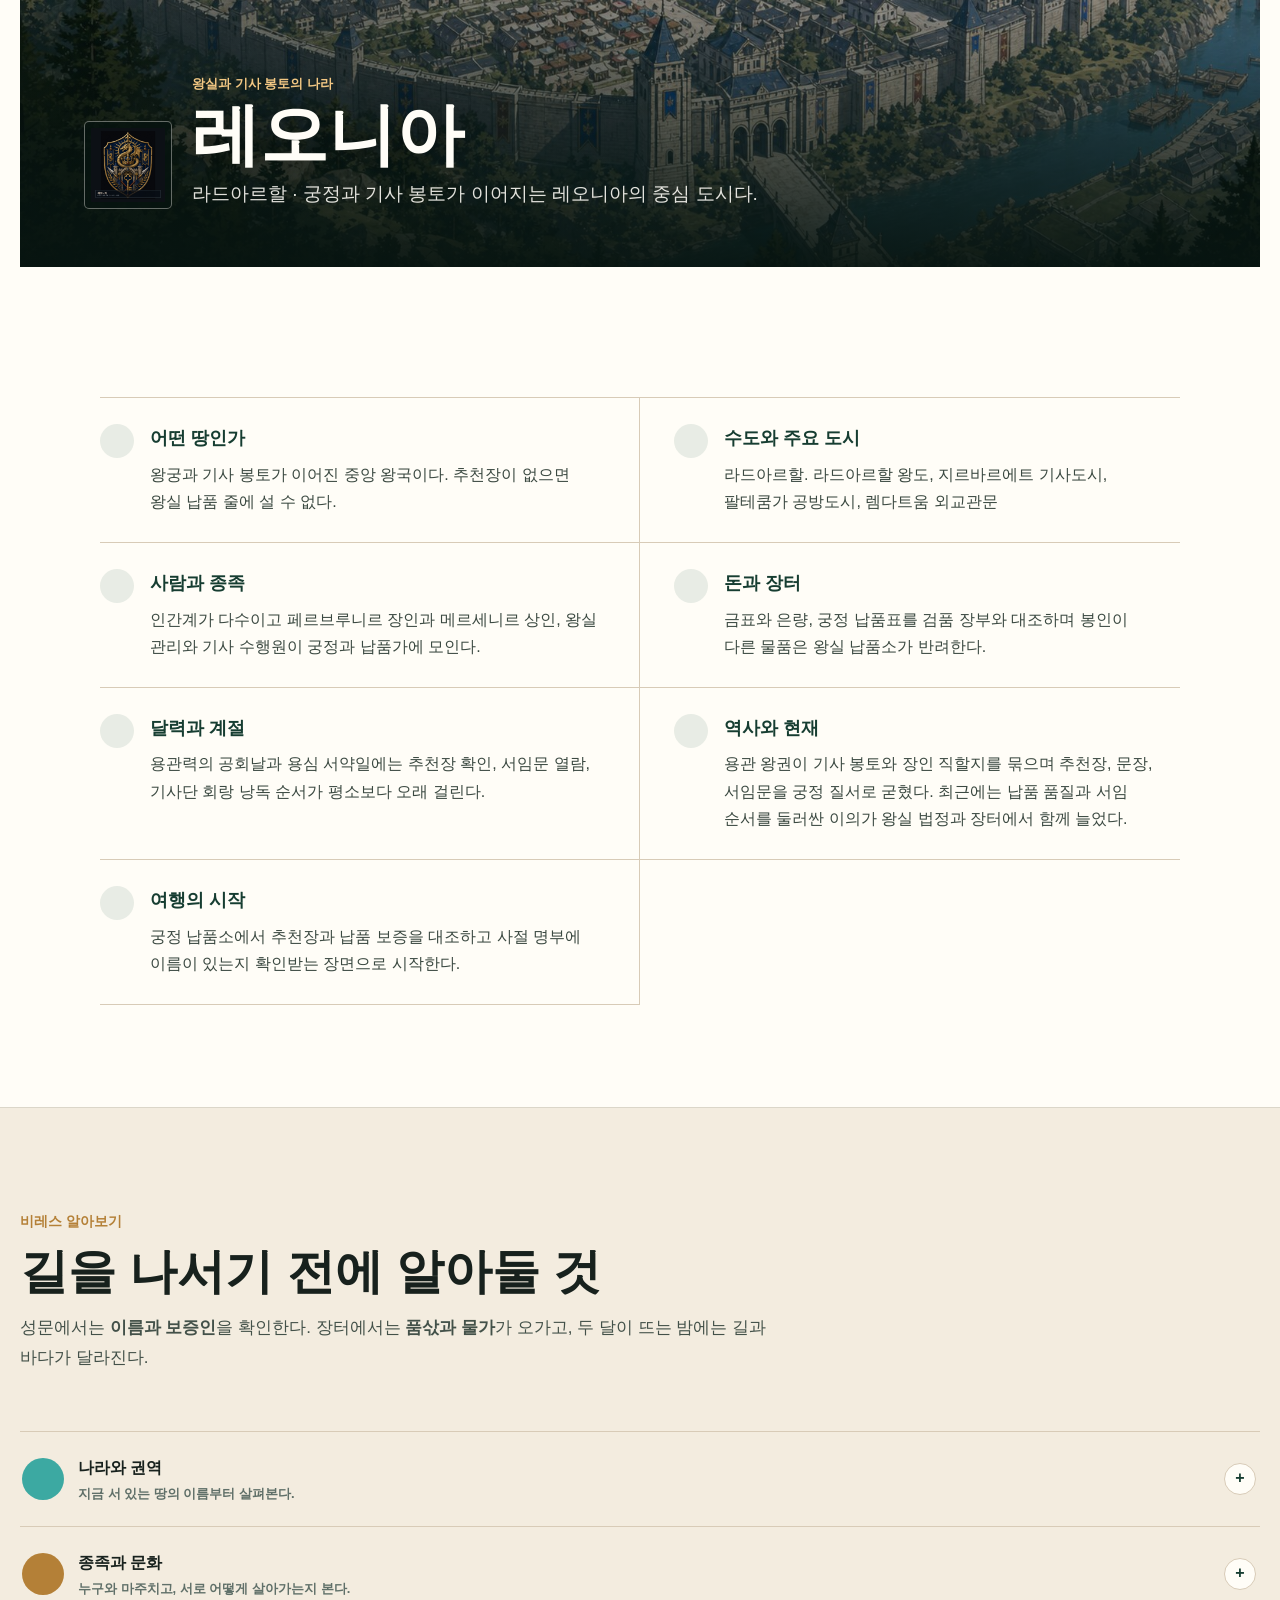
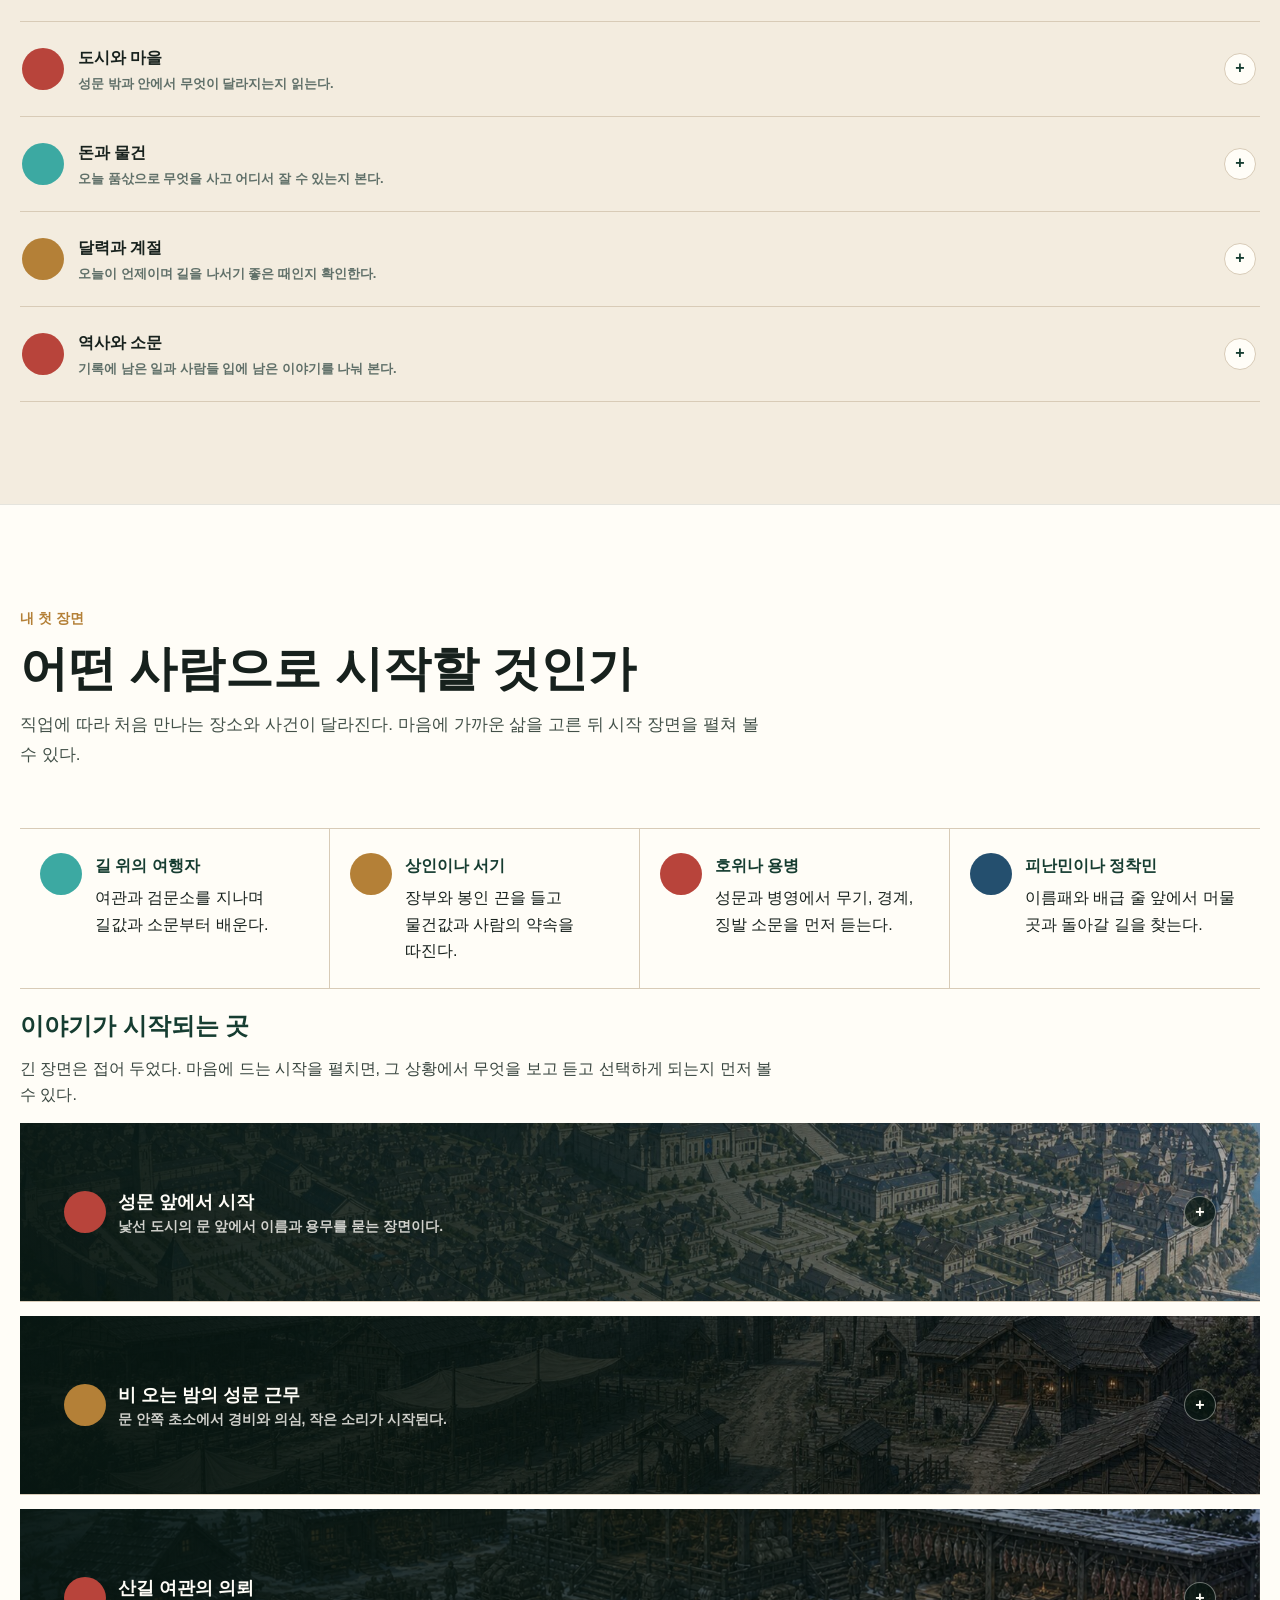
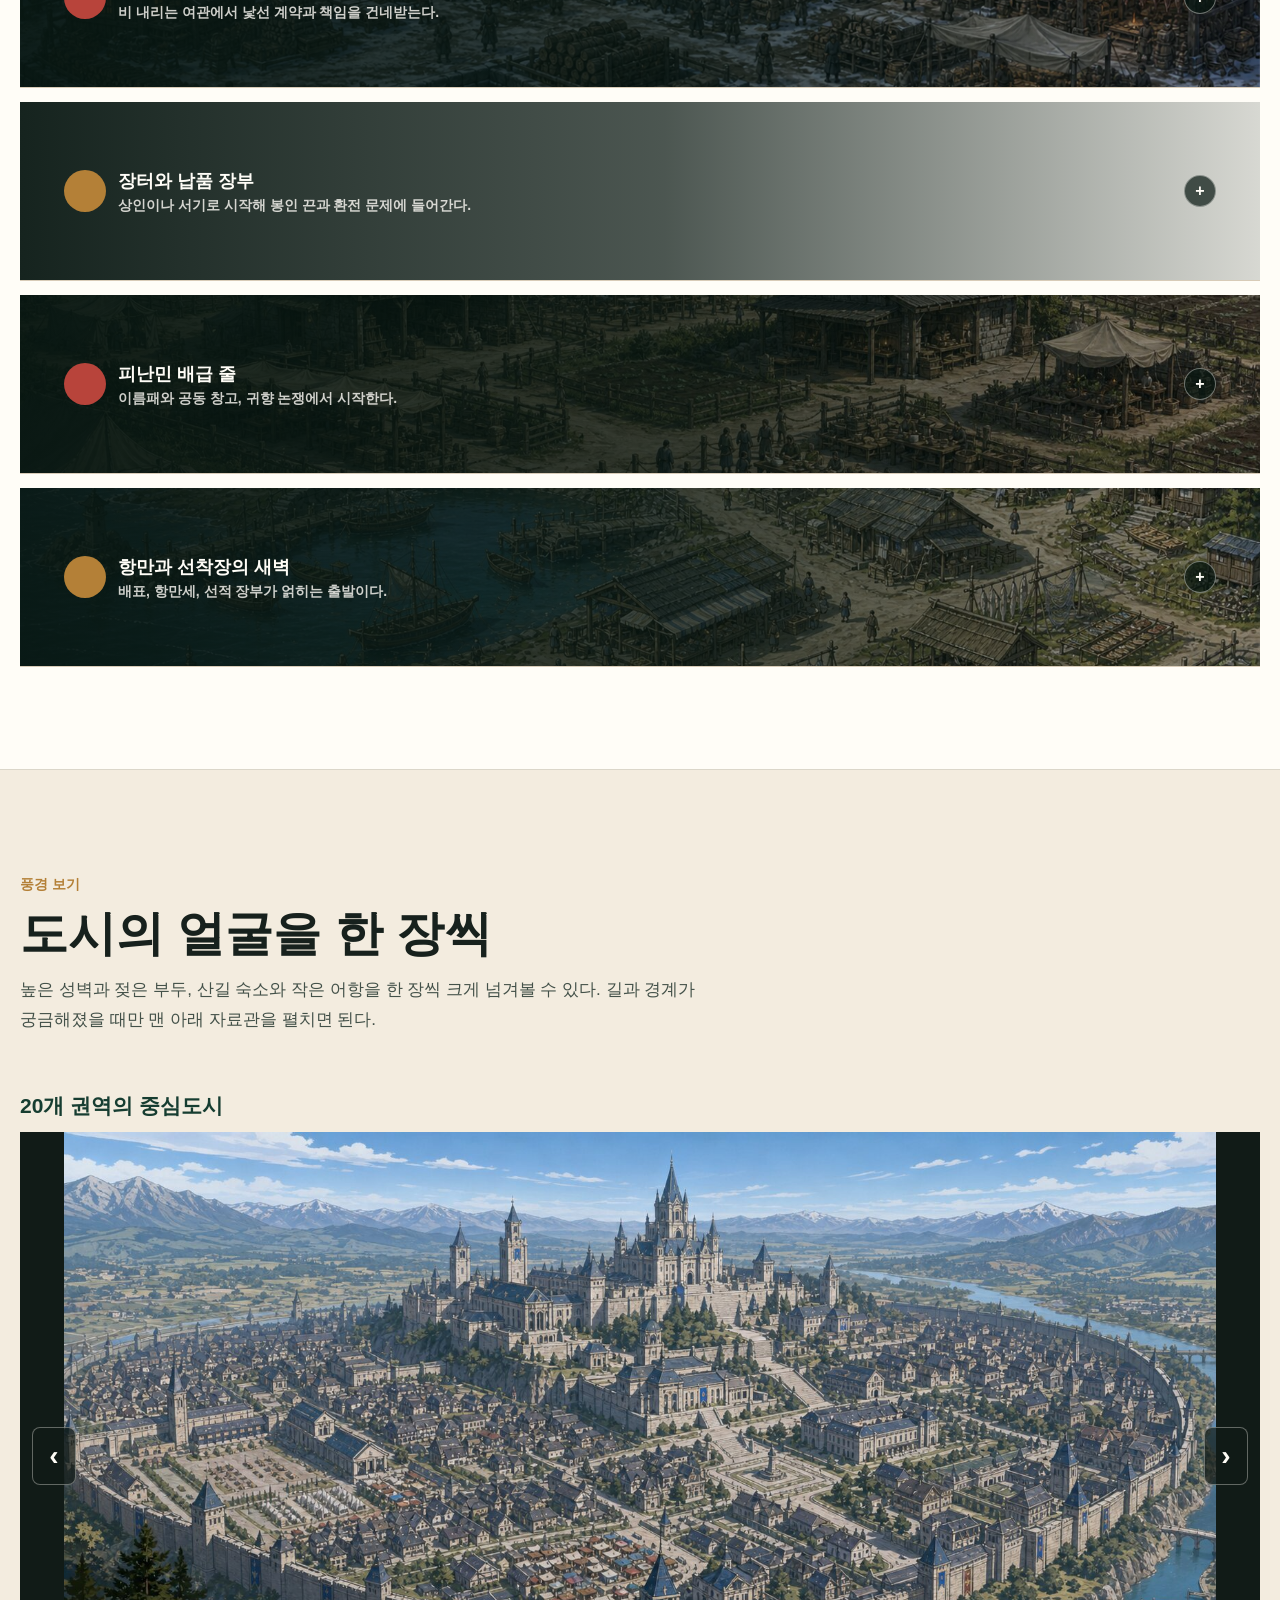
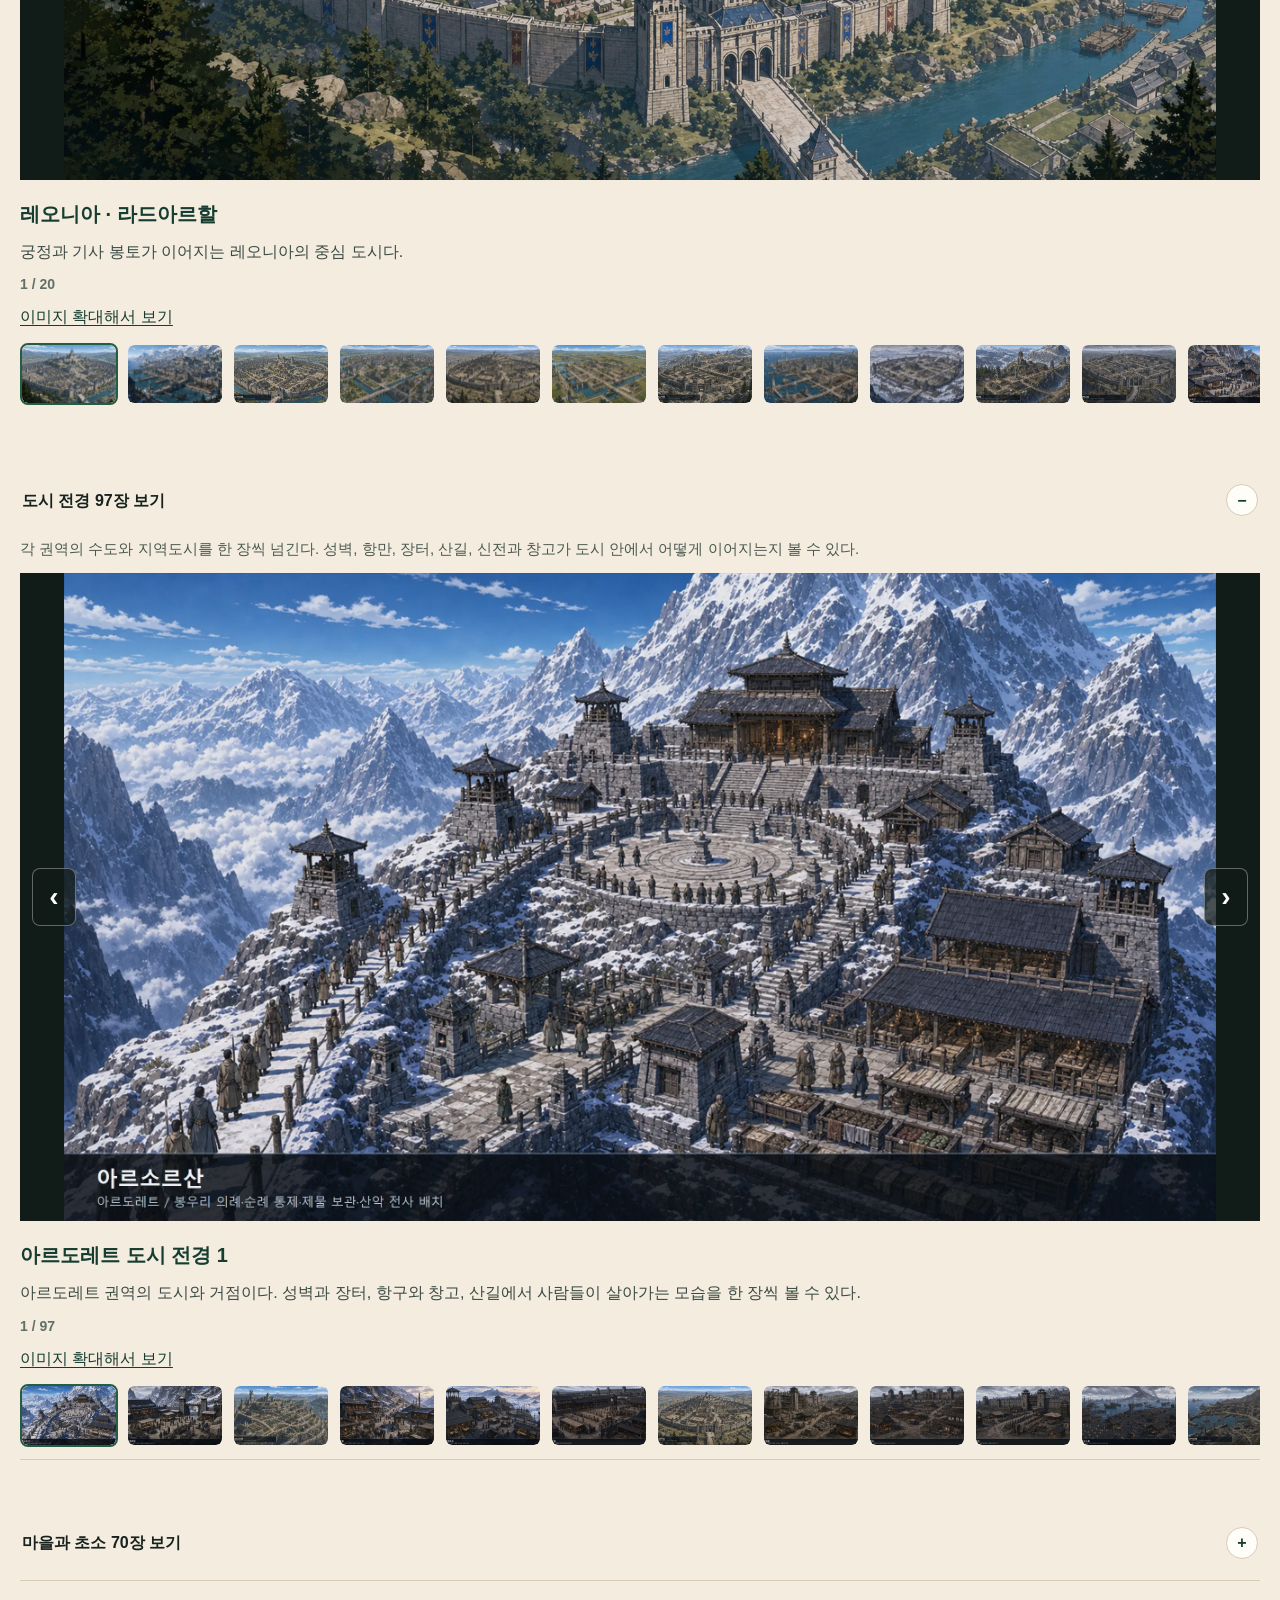
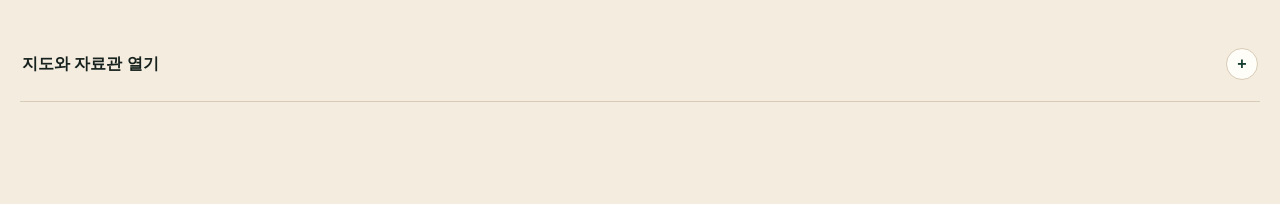
==== commit c5342e88: "fix: stack narrow Vireth hero guides" ====
--- a/index.html
+++ b/index.html
@@ -220,7 +220,7 @@
 
     .guide-profile {
       position: absolute;
-      bottom: 24px;
+      bottom: 15px;
       width: 226px;
       margin: 0;
       padding: 10px 12px 11px;
@@ -1469,19 +1469,27 @@
 
     @media (max-width: 1000px) {
       .hero {
-        min-height: 640px;
+        min-height: 856px;
         align-items: flex-start;
-        padding-top: 72px;
-      }
-      .hero-copy { width: min(600px, 66vw); }
+        padding: 72px max(20px, calc((100vw - 920px) / 2)) 500px;
+      }
+      .hero-copy {
+        width: 100%;
+        max-width: 680px;
+      }
       .hero-guides {
         right: 0;
-        width: 58vw;
-        height: 86%;
+        width: 100%;
+        height: 460px;
       }
       .guide-portrait.duran { right: 0; }
-      .guide-profile { width: 190px; }
-      .ren-profile { left: -18px; }
+      .guide-portrait.ren img { bottom: calc(24px - 15.9%); }
+      .guide-portrait.duran img { bottom: 24px; }
+      .guide-profile {
+        width: 190px;
+        padding: 5px 9px 6px;
+      }
+      .ren-profile { left: 24px; }
       .duran-profile { right: 8px; }
       .region-layout {
         grid-template-columns: 1fr;
@@ -1515,17 +1523,20 @@
         padding: 6px 9px;
       }
       .hero {
-        min-height: 700px;
+        min-height: 810px;
         align-items: flex-start;
-        padding: 48px 20px 250px;
+        padding: 48px 20px 400px;
         background-position: 58% center;
       }
-      .hero-copy { width: 100%; }
+      .hero-copy {
+        width: 100%;
+        max-width: none;
+      }
       .hero-guides {
         right: 0;
         bottom: 0;
         width: 100%;
-        height: 280px;
+        height: 400px;
       }
       .hero-guides::before { inset: 8% 0 10%; }
       .guide-portrait {
@@ -1541,11 +1552,12 @@
       .guide-portrait.ren img {
         right: -2%;
         height: 90%;
-        bottom: -15.9%;
+        bottom: calc(24px - 15.9%);
       }
       .guide-portrait.duran img {
         right: 0;
         height: 74%;
+        bottom: 24px;
       }
       .guide-portrait img {
         opacity: 0.88;
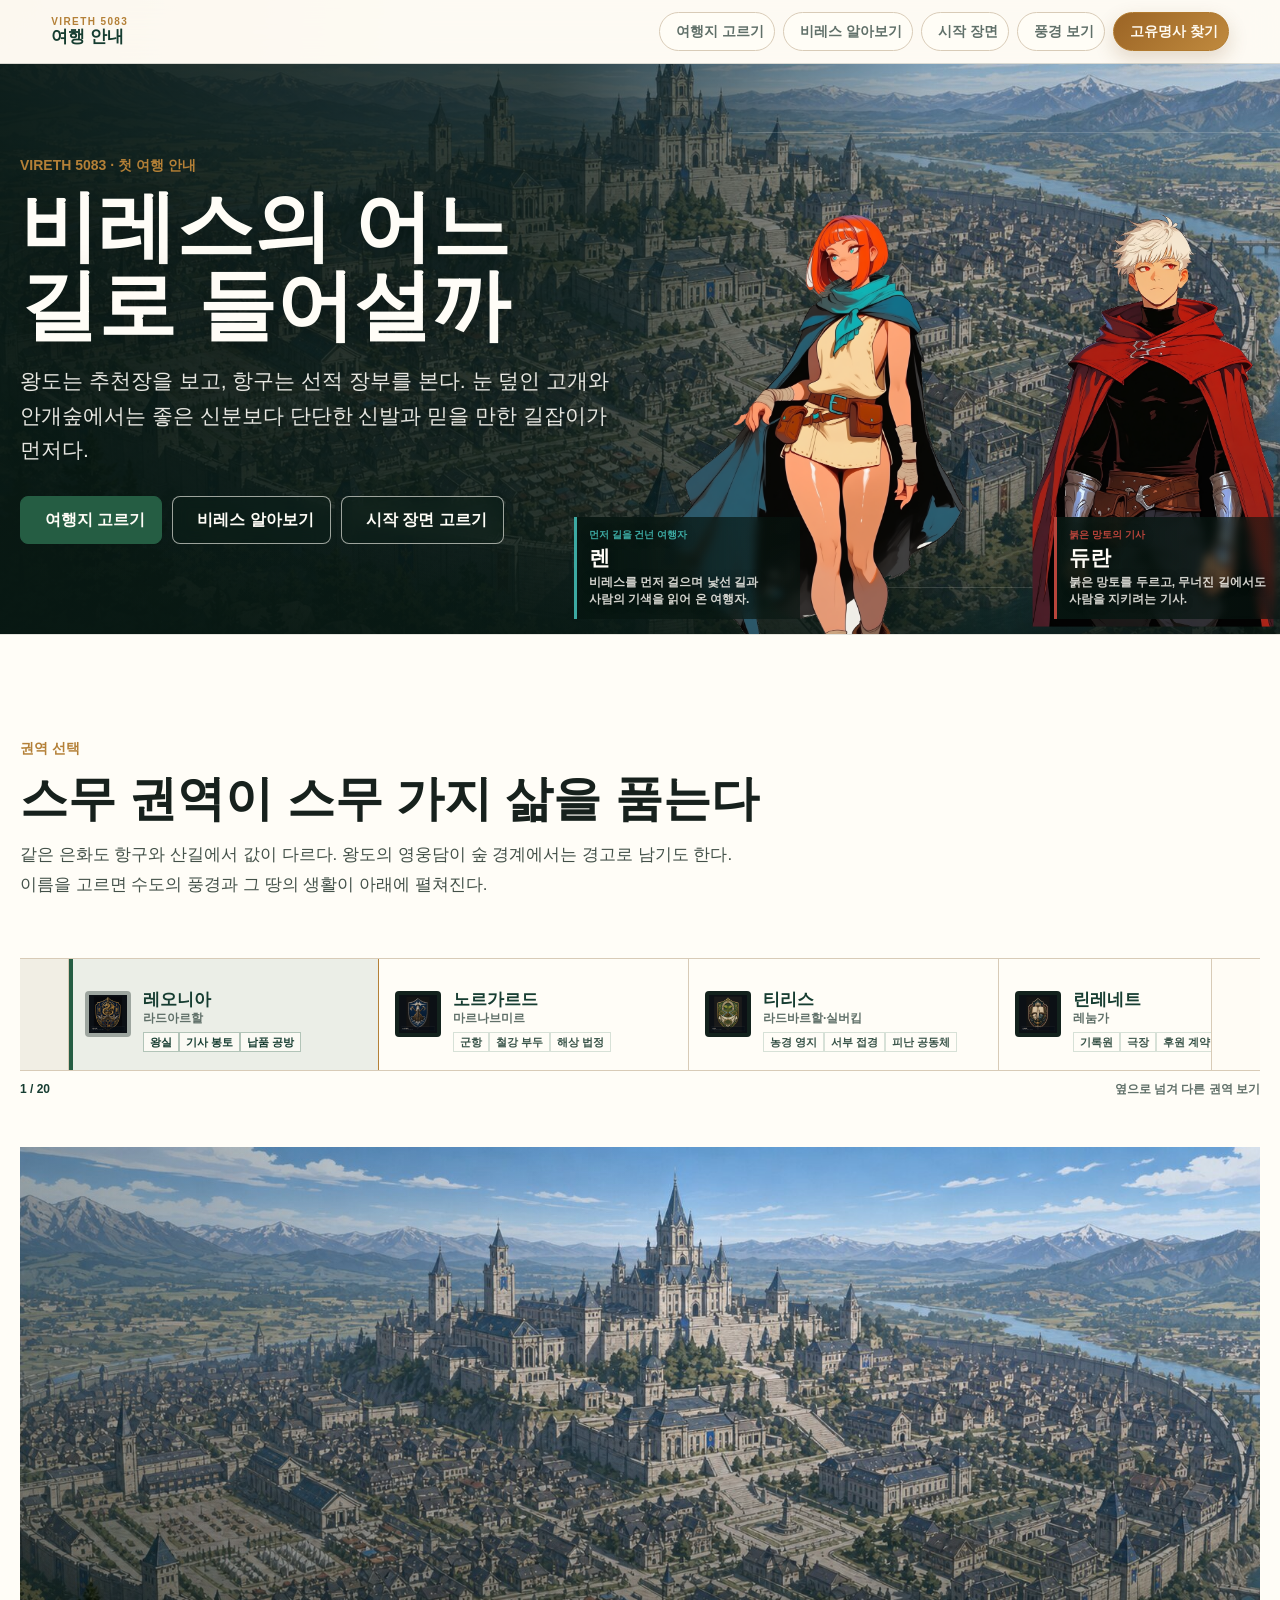
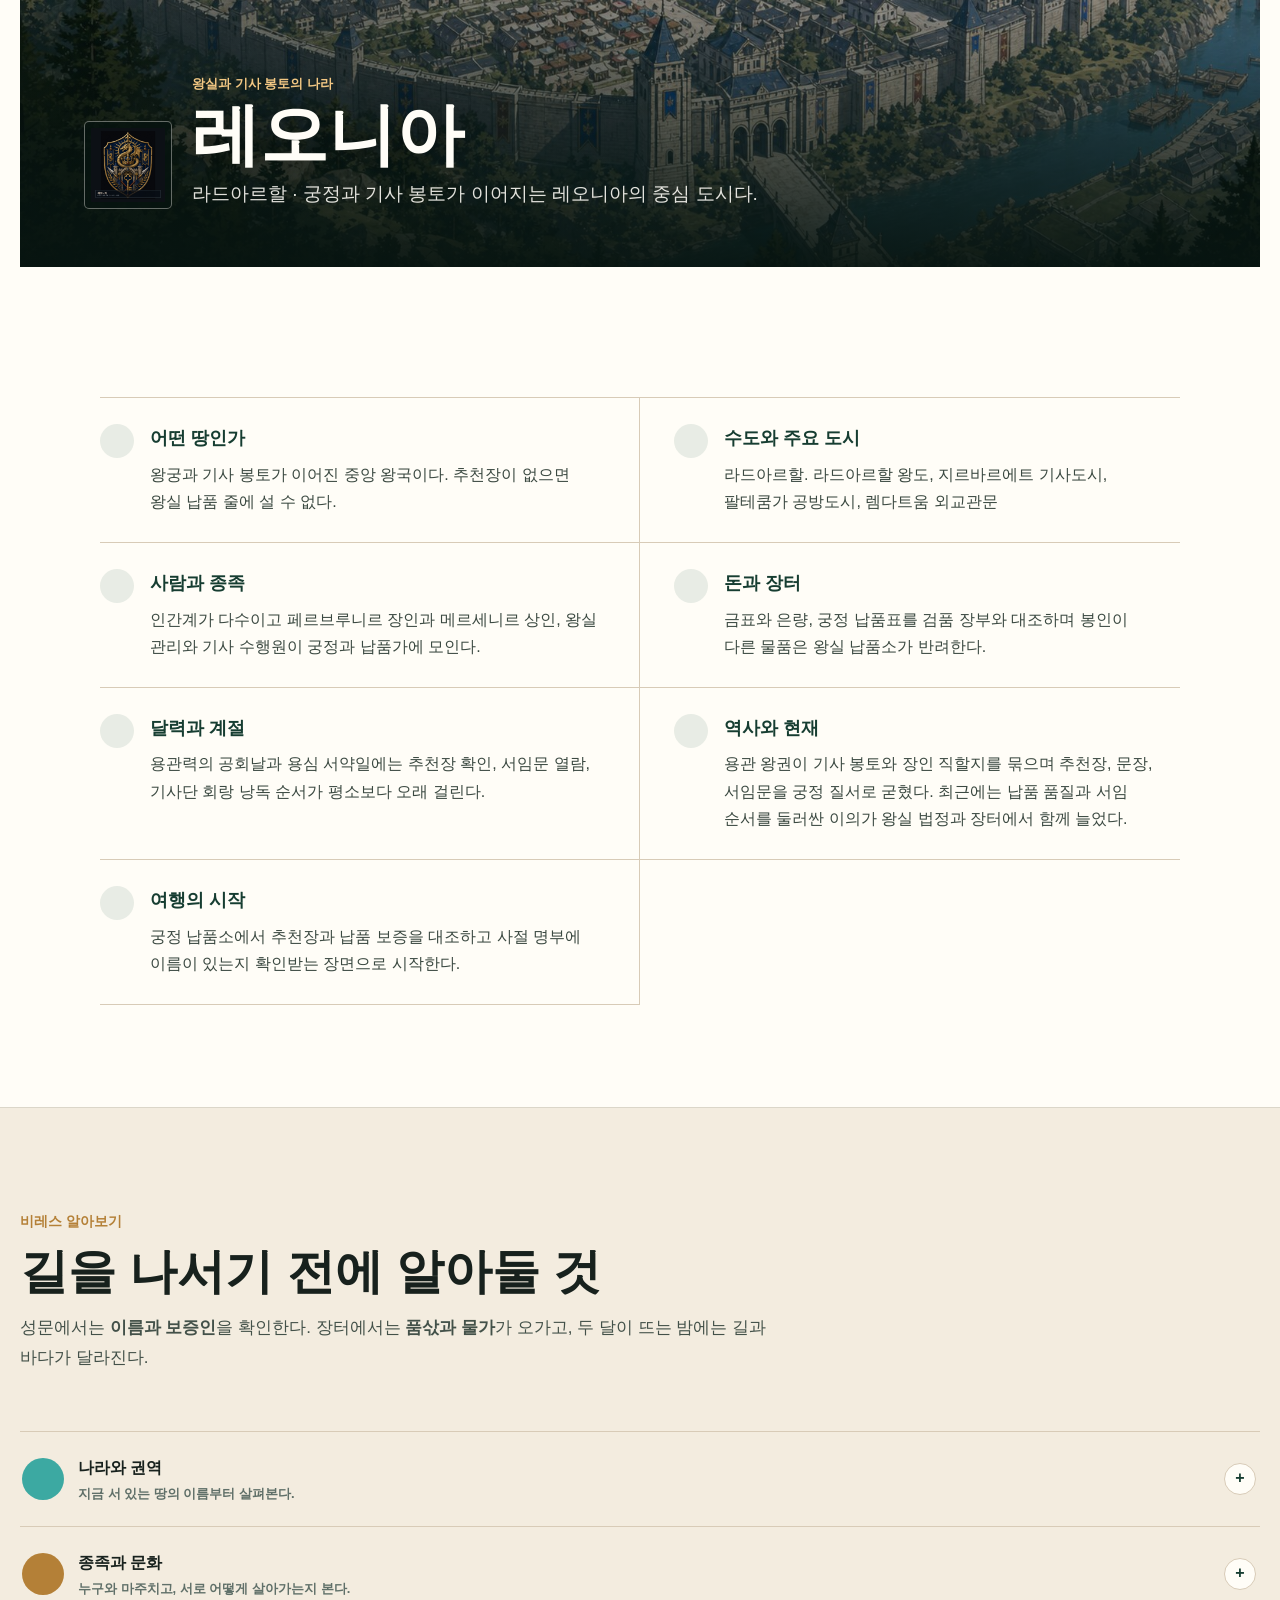
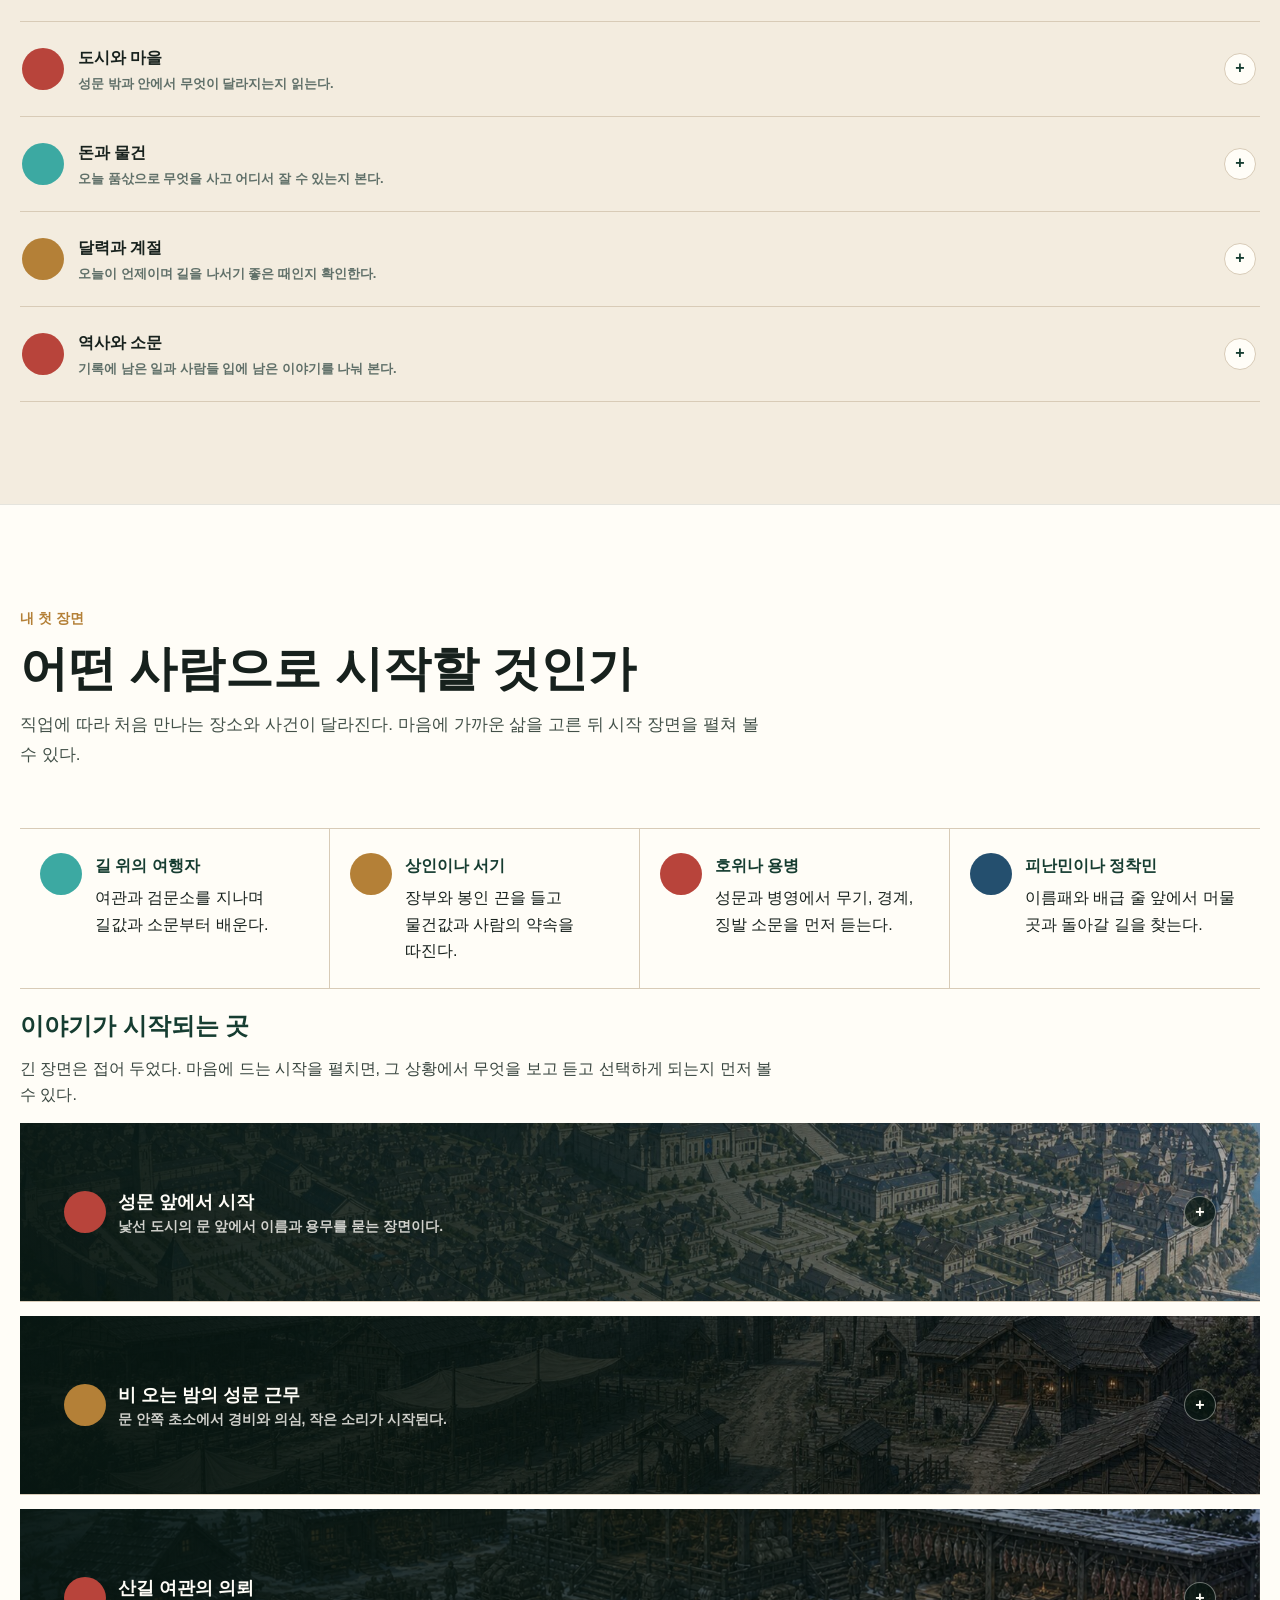
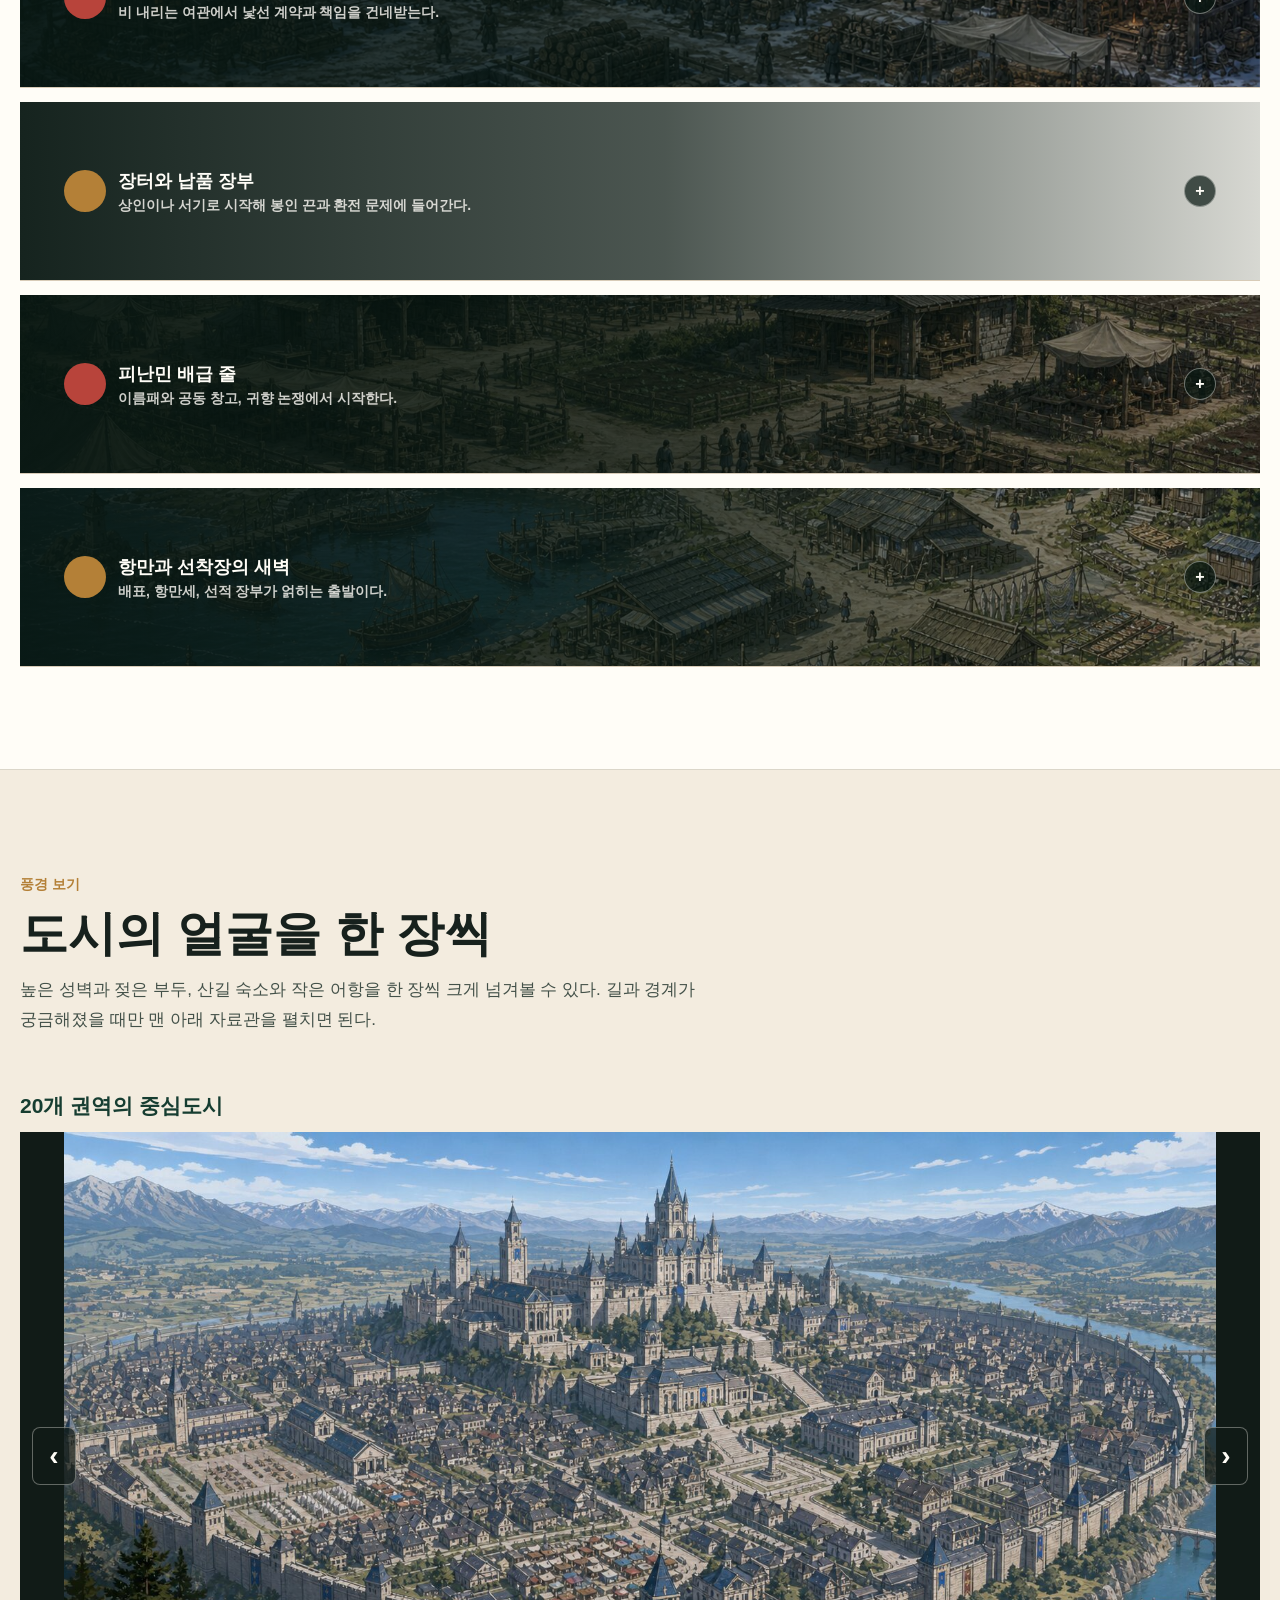
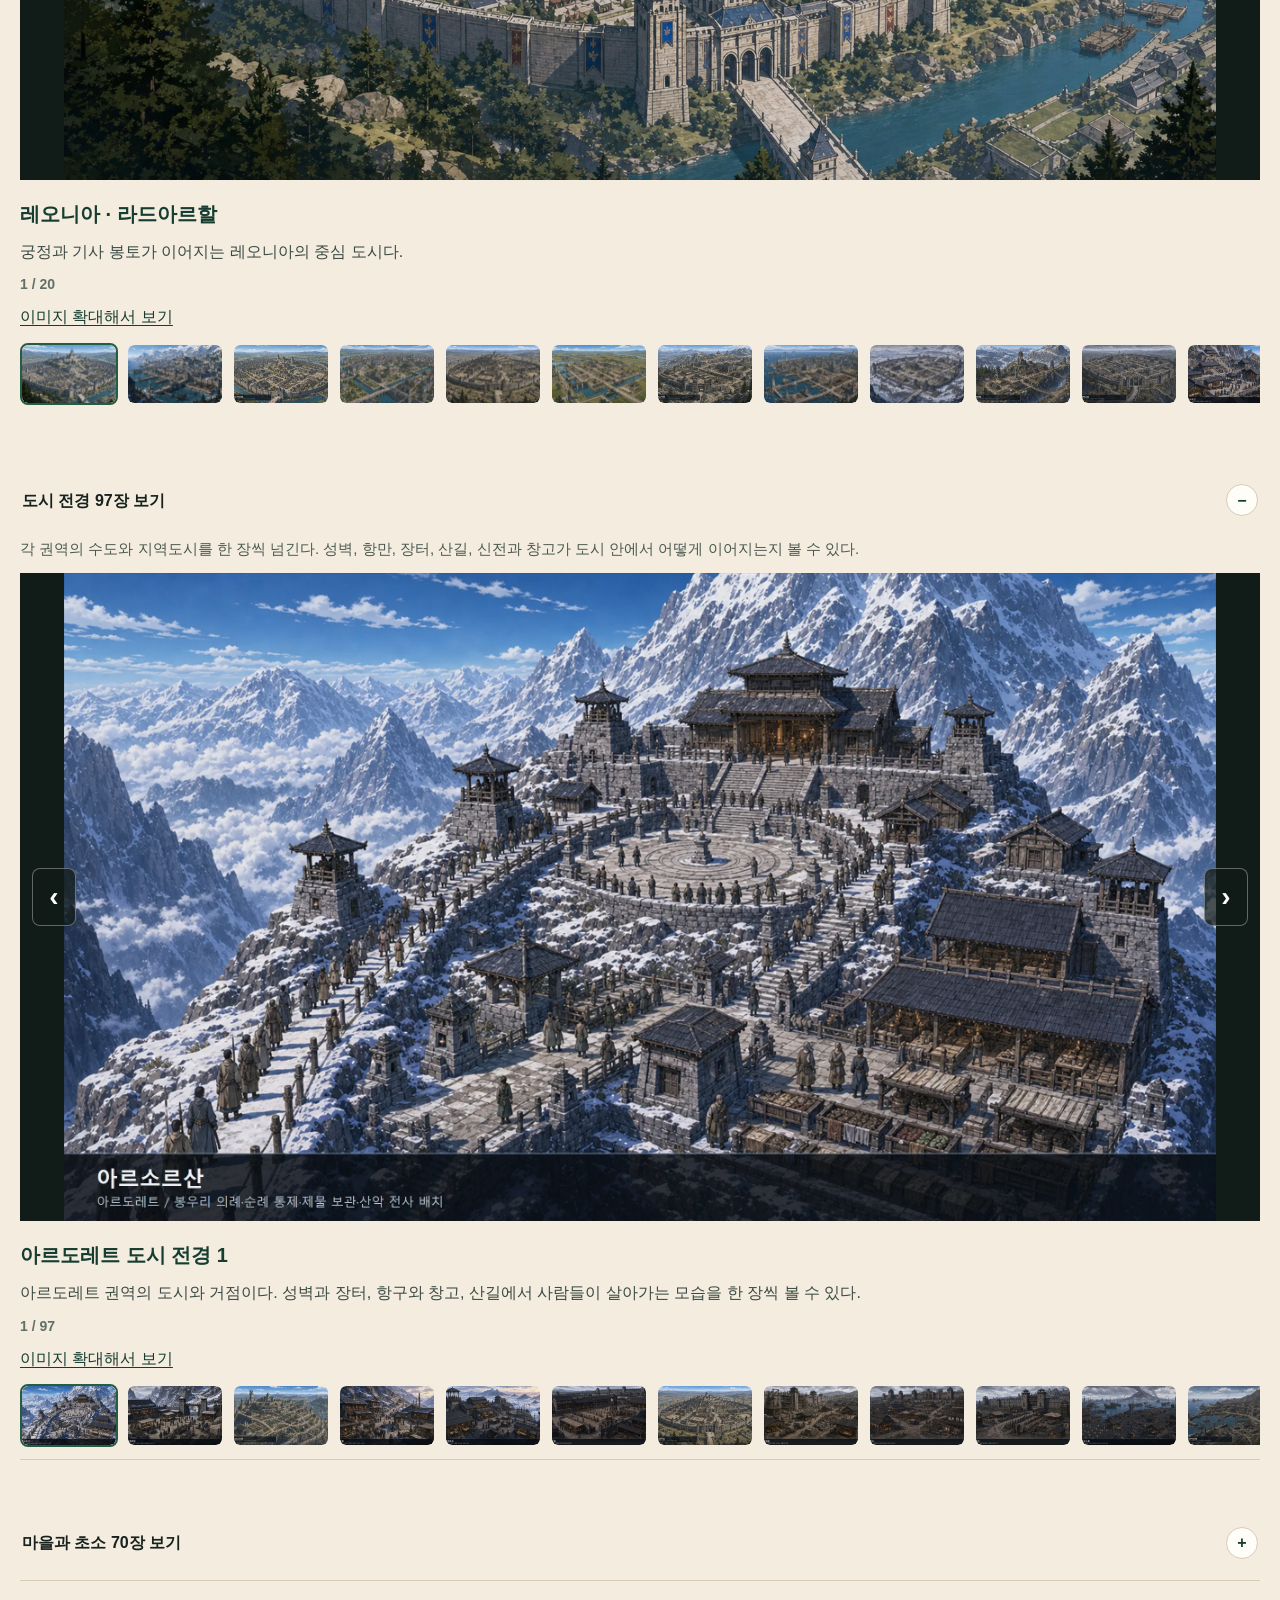
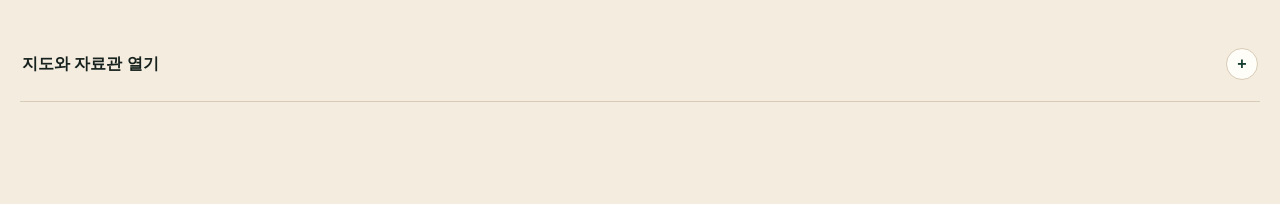
==== commit 3b72c193: "fix: harden Vireth hero breakpoints" ====
--- a/index.html
+++ b/index.html
@@ -239,7 +239,7 @@
 
     .duran-profile {
       --guide-accent: var(--duran);
-      right: -2px;
+      right: 8px;
     }
 
     .guide-profile .guide-kicker {
@@ -1467,7 +1467,7 @@
       font-weight: 900;
     }
 
-    @media (max-width: 1000px) {
+    @media (max-width: 1180px) {
       .hero {
         min-height: 856px;
         align-items: flex-start;
@@ -1491,6 +1491,9 @@
       }
       .ren-profile { left: 24px; }
       .duran-profile { right: 8px; }
+    }
+
+    @media (max-width: 1000px) {
       .region-layout {
         grid-template-columns: 1fr;
       }
@@ -1639,6 +1642,36 @@
         font-size: 24px;
       }
       .slide-thumb { flex-basis: 82px; }
+    }
+
+    @media (max-width: 360px) {
+      .hero {
+        min-height: 760px;
+        padding-bottom: 360px;
+      }
+      .hero-guides { height: 360px; }
+      .guide-portrait.ren img {
+        height: 84%;
+        bottom: calc(40px - 14.9%);
+      }
+      .guide-portrait.duran img {
+        height: 69%;
+        bottom: 40px;
+      }
+      .guide-profile {
+        bottom: 6px;
+        width: calc((100vw - 24px) / 2);
+        min-height: 76px;
+        padding: 5px 6px;
+      }
+      .ren-profile { left: 6px; }
+      .duran-profile { right: 6px; }
+      .guide-profile .guide-kicker { font-size: 9px; }
+      .guide-profile strong { font-size: 16px; }
+      .guide-profile > span:last-child {
+        font-size: 9px;
+        line-height: 1.2;
+      }
     }
 
     /* Cinematic editorial layout */
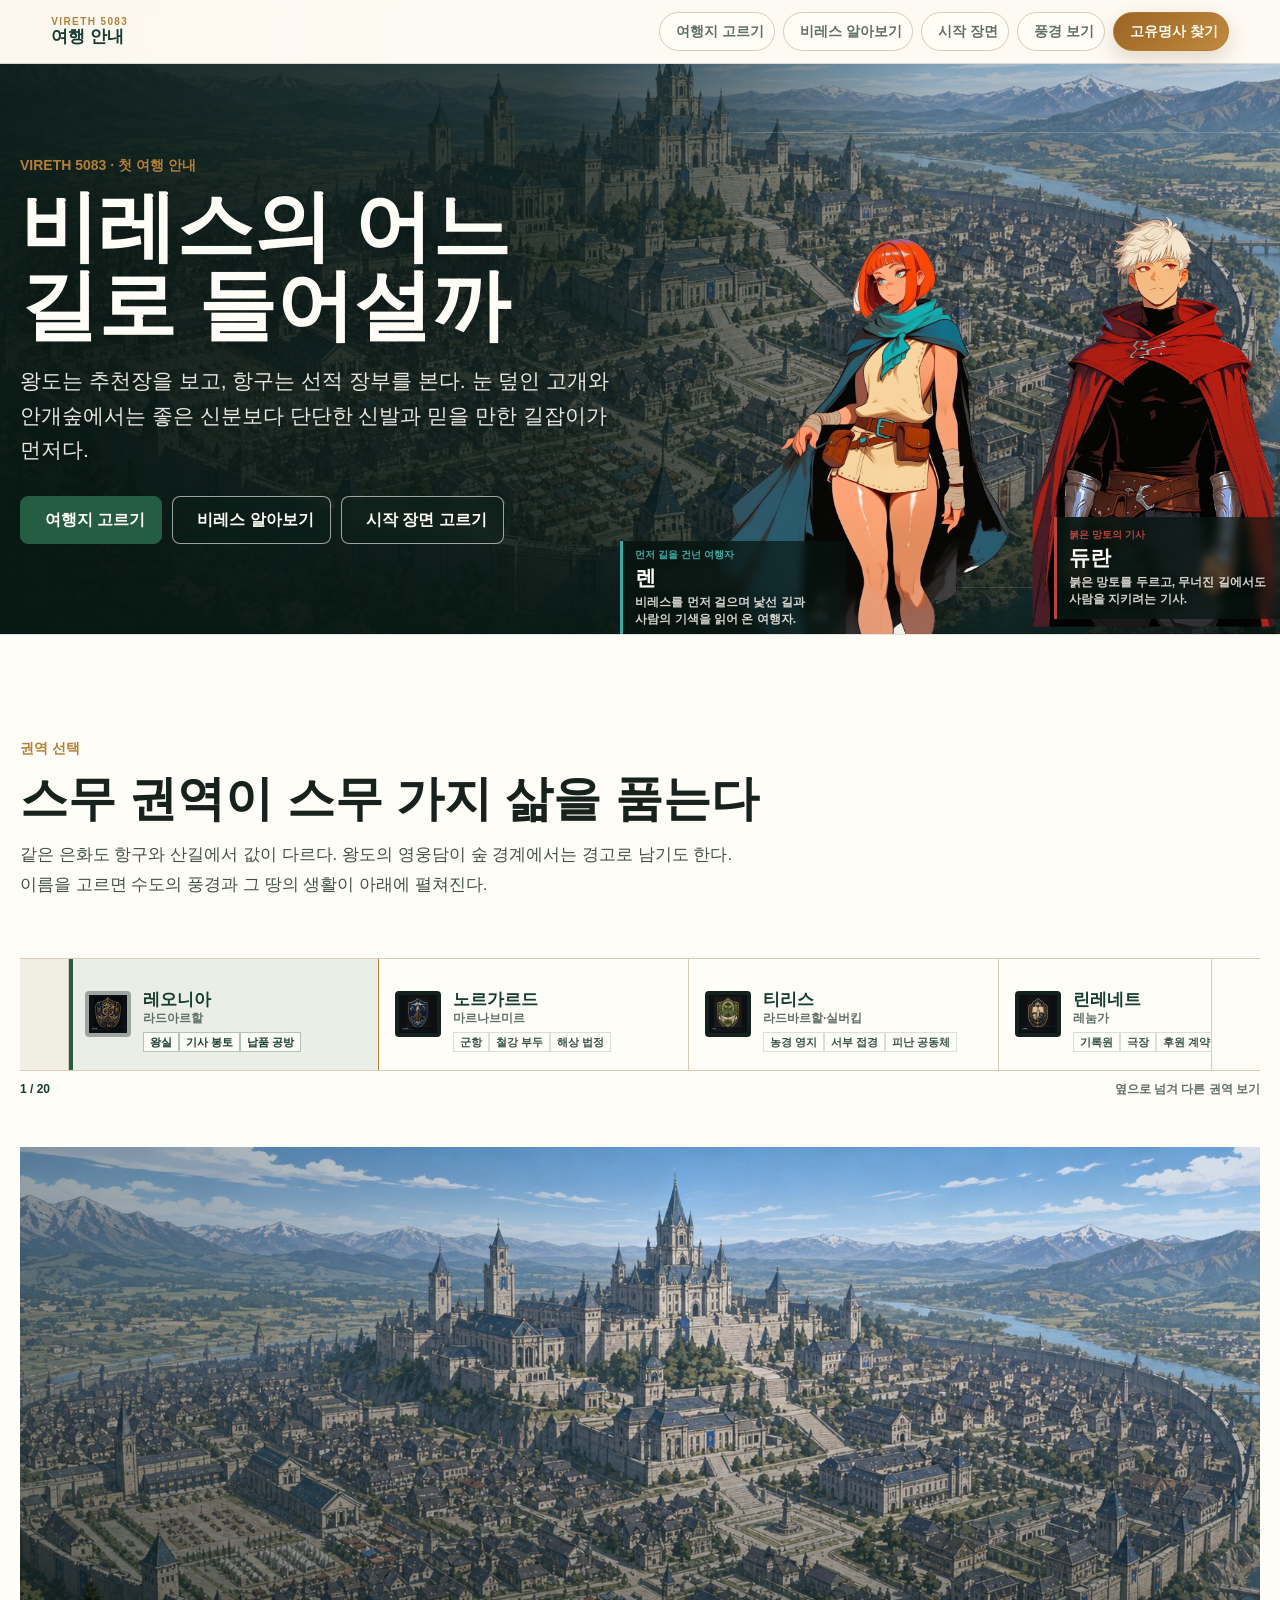
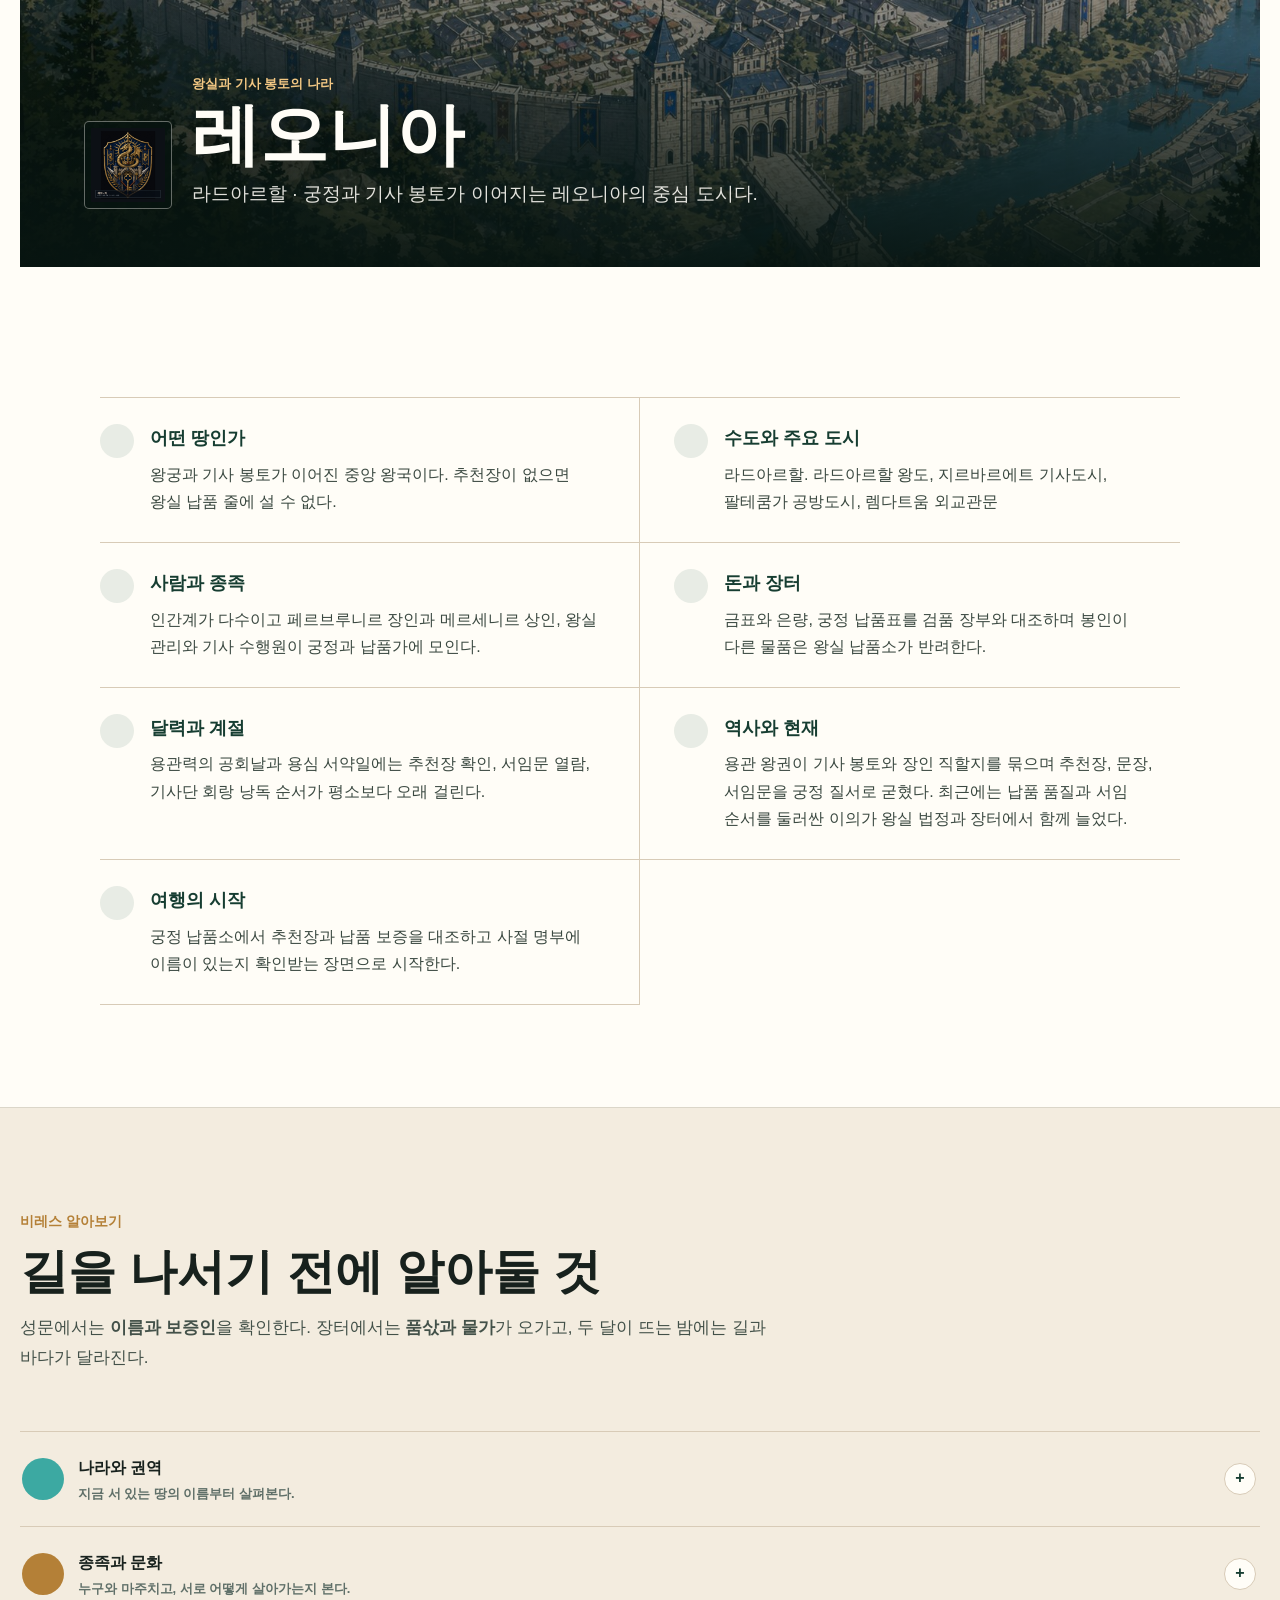
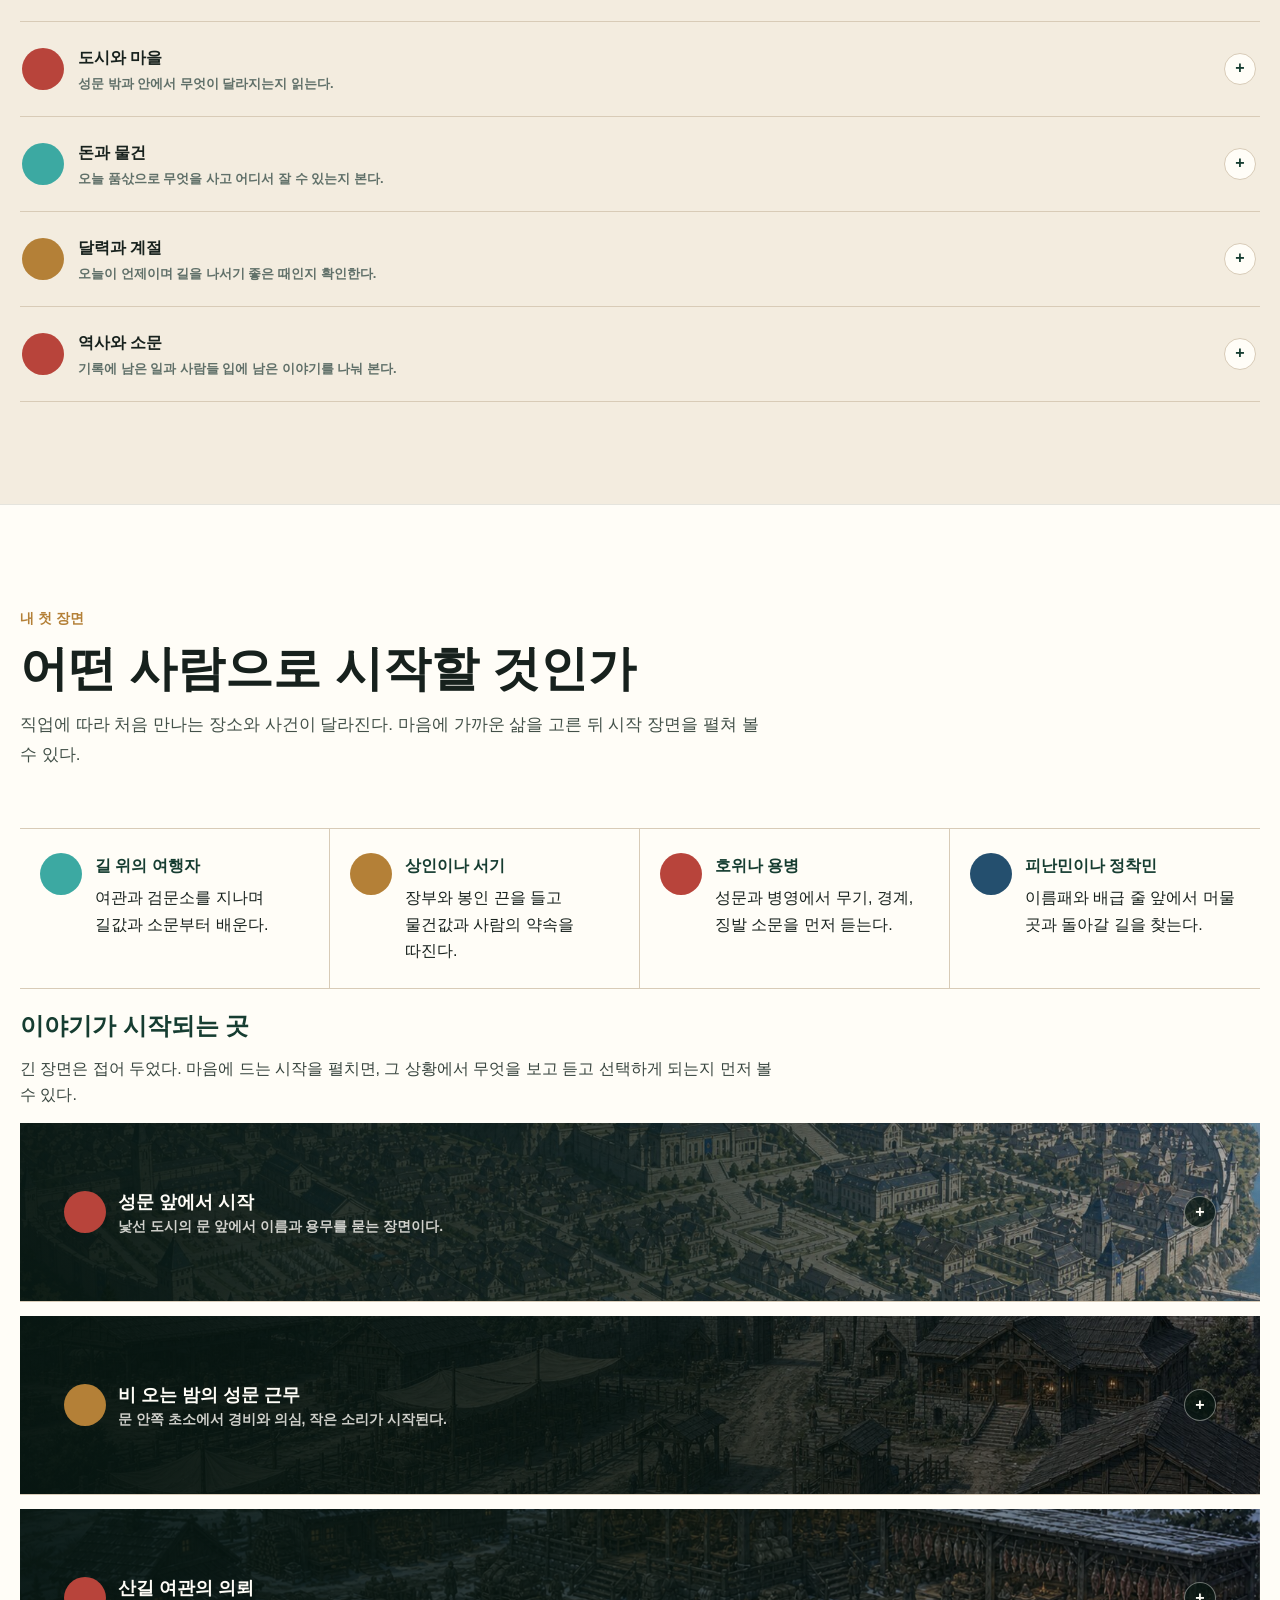
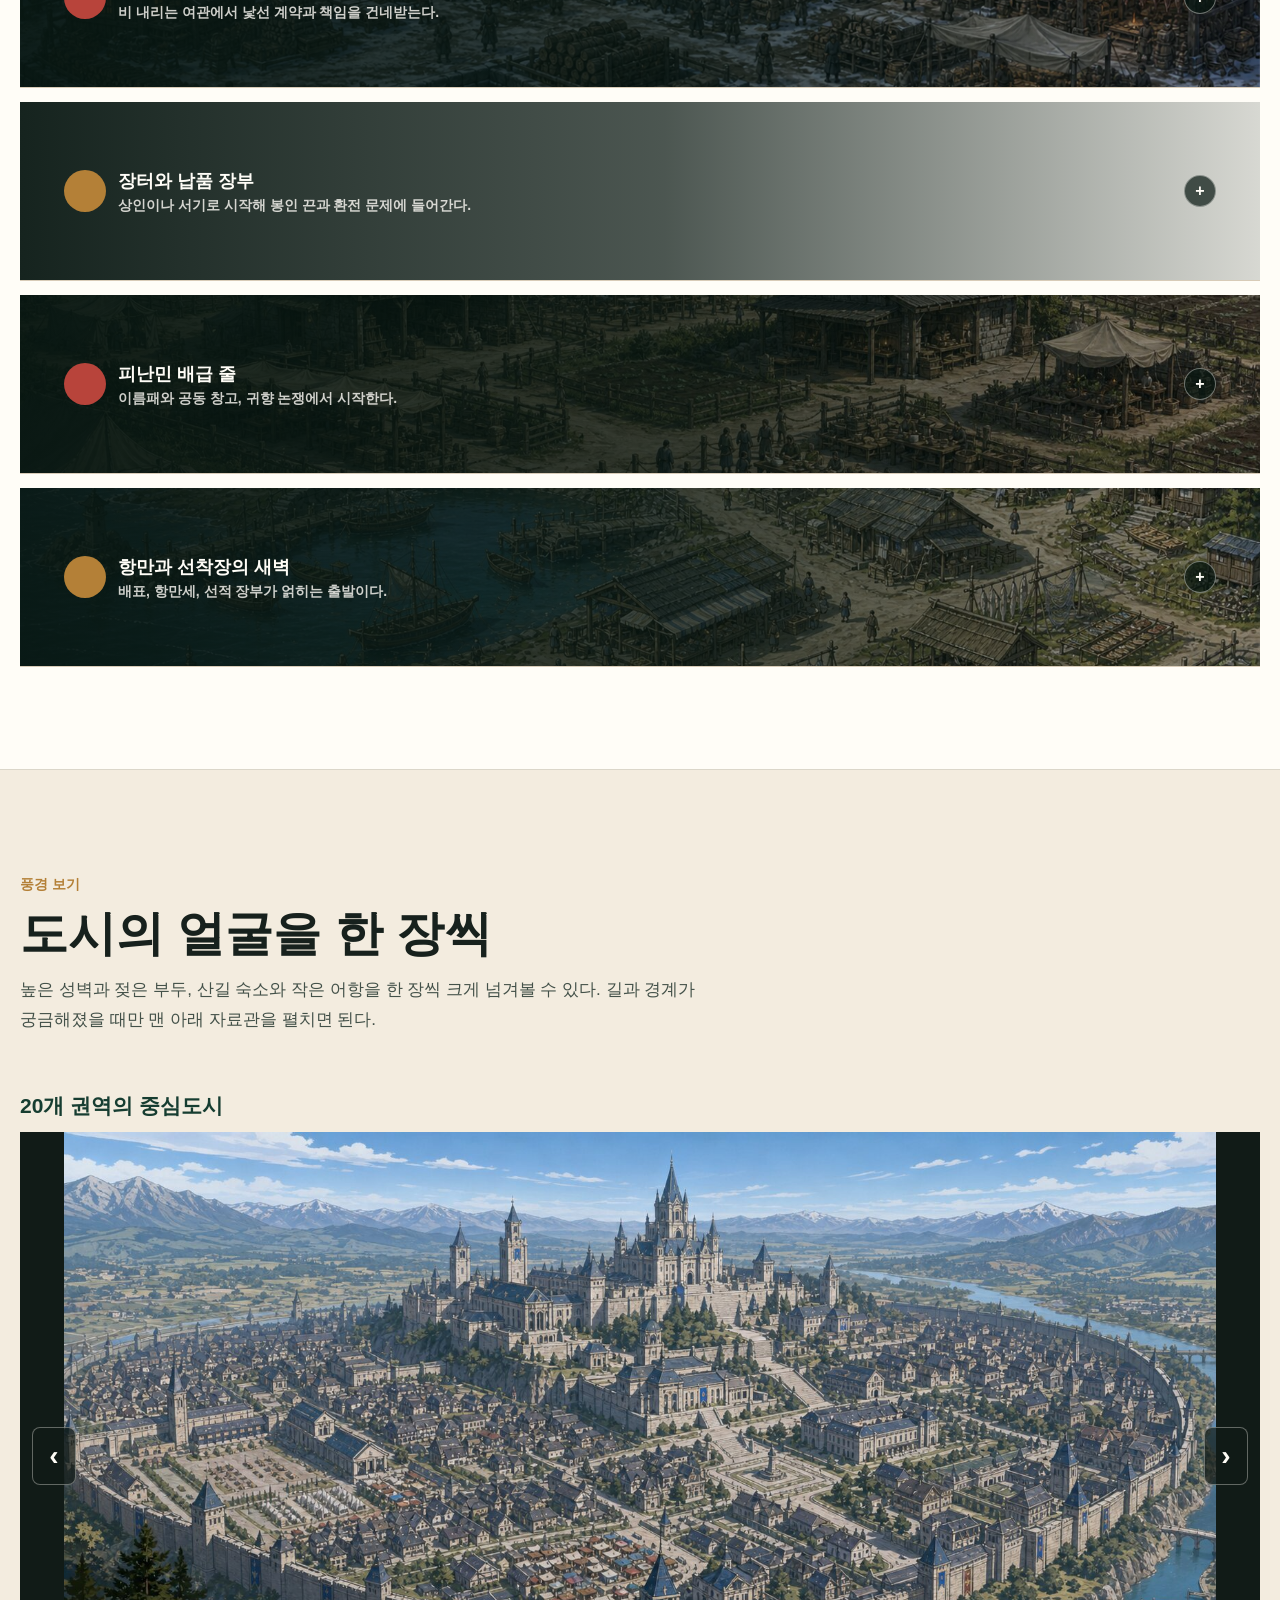
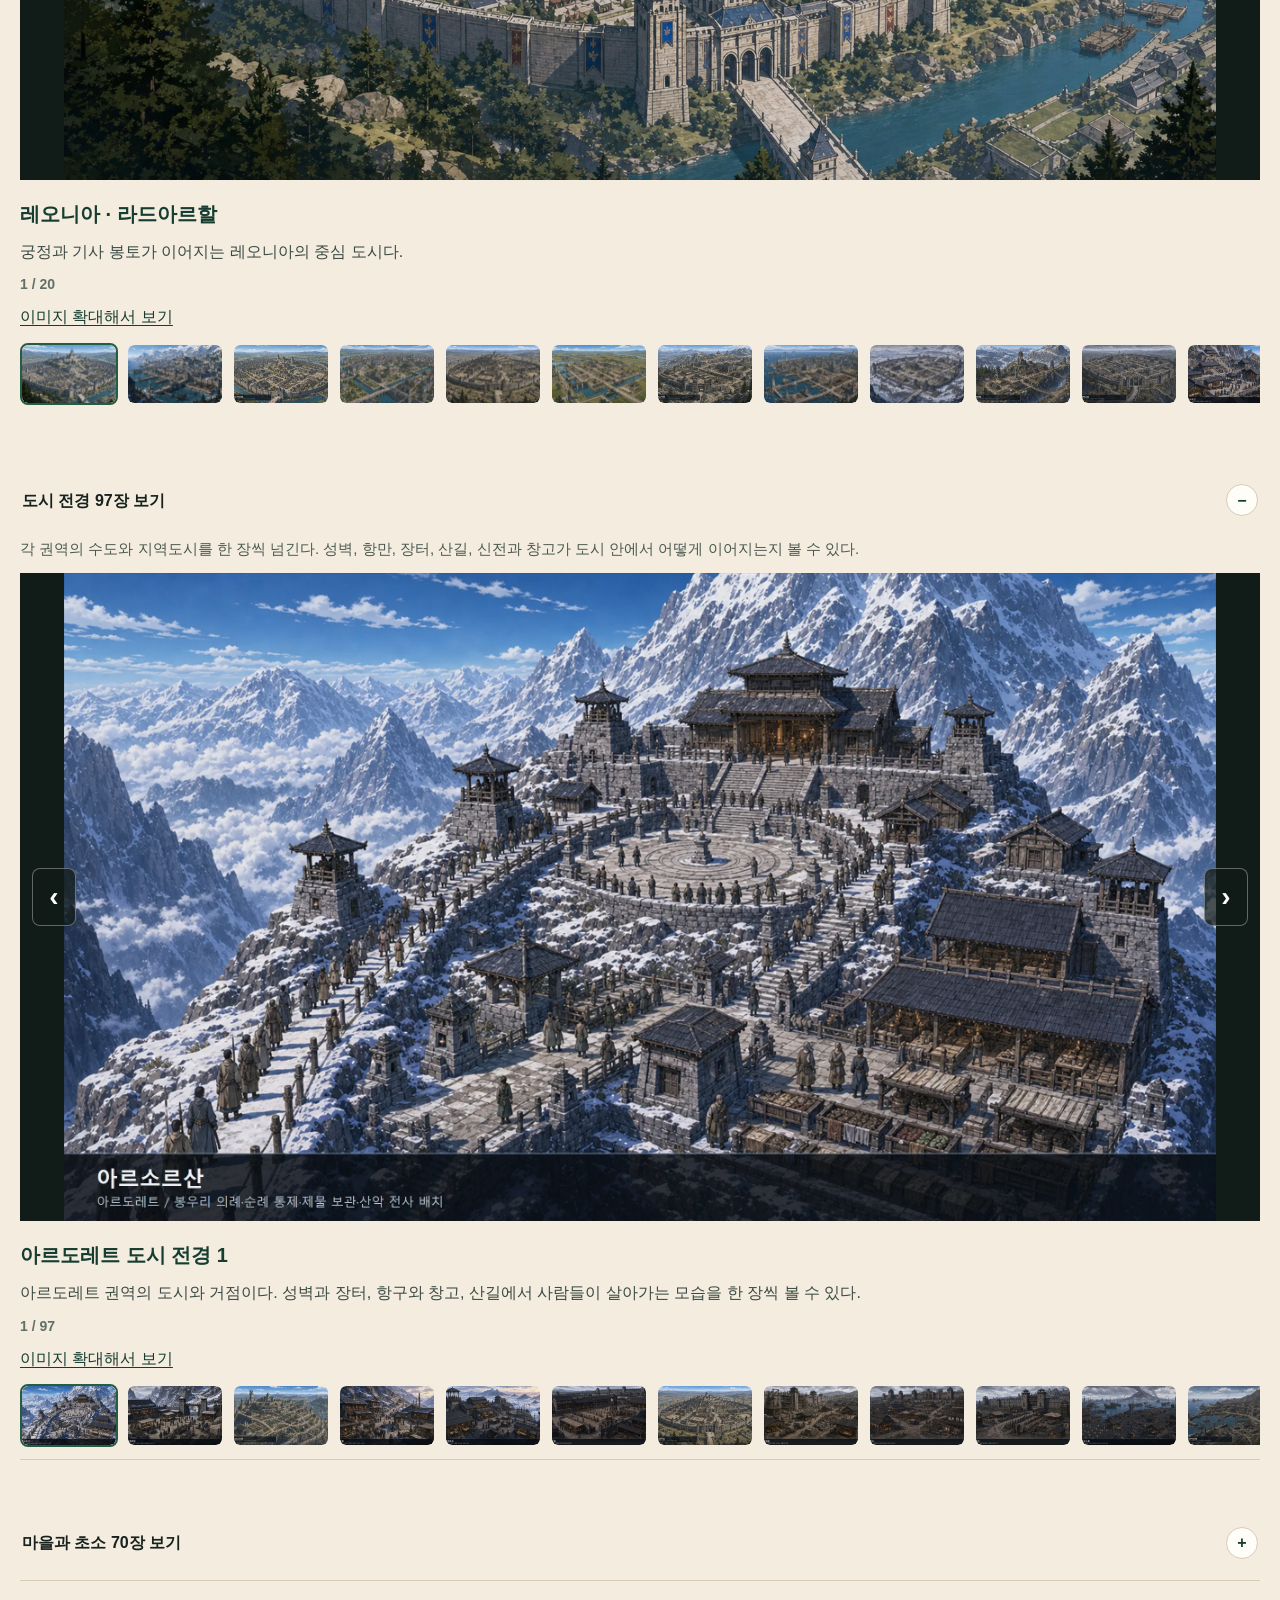
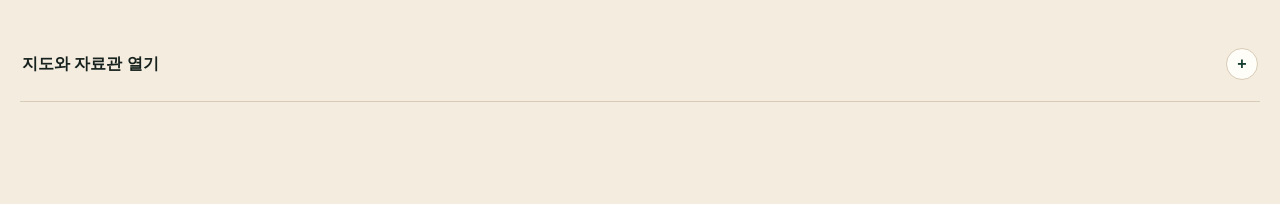
==== commit 6c65d54a: "fix: refine Vireth hero guide stature" ====
--- a/index.html
+++ b/index.html
@@ -182,7 +182,7 @@
     }
 
     .guide-portrait.ren {
-      right: 45%;
+      right: 38%;
       z-index: 1;
     }
 
@@ -210,7 +210,7 @@
     .guide-portrait.ren img {
       right: 2%;
       height: 91%;
-      bottom: -15.9%;
+      bottom: -20.1%;
     }
 
     .guide-portrait.duran img {
@@ -1467,11 +1467,18 @@
       font-weight: 900;
     }
 
-    @media (max-width: 1180px) {
+    @media (min-width: 1280px) {
+      .ren-profile {
+        bottom: 0;
+        padding: 6px 12px;
+      }
+    }
+
+    @media (max-width: 1279px) {
       .hero {
         min-height: 856px;
         align-items: flex-start;
-        padding: 72px max(20px, calc((100vw - 920px) / 2)) 500px;
+        padding: 72px max(20px, calc((100vw - 920px) / 2)) 390px;
       }
       .hero-copy {
         width: 100%;
@@ -1483,13 +1490,17 @@
         height: 460px;
       }
       .guide-portrait.duran { right: 0; }
-      .guide-portrait.ren img { bottom: calc(24px - 15.9%); }
+      .guide-portrait.ren { right: 220px; }
+      .guide-portrait.ren img { bottom: calc(24px - 21.1%); }
       .guide-portrait.duran img { bottom: 24px; }
       .guide-profile {
         width: 190px;
         padding: 5px 9px 6px;
       }
-      .ren-profile { left: 24px; }
+      .ren-profile {
+        left: 24px;
+        bottom: 2px;
+      }
       .duran-profile { right: 8px; }
     }
 
@@ -1536,6 +1547,8 @@
         max-width: none;
       }
       .hero-guides {
+        --guide-pair-shift: max(0px, calc((100% - 390px) / 2));
+        --guide-ren-offset: min(45vw, 180px);
         right: 0;
         bottom: 0;
         width: 100%;
@@ -1547,15 +1560,15 @@
         height: 100%;
       }
       .guide-portrait.ren {
-        right: 48%;
+        right: calc(var(--guide-pair-shift) + var(--guide-ren-offset));
       }
       .guide-portrait.duran {
-        right: 0;
+        right: var(--guide-pair-shift);
       }
       .guide-portrait.ren img {
         right: -2%;
         height: 90%;
-        bottom: calc(24px - 15.9%);
+        bottom: calc(24px - 21.9%);
       }
       .guide-portrait.duran img {
         right: 0;
@@ -1568,11 +1581,16 @@
       }
       .guide-profile {
         bottom: 8px;
-        width: min(48vw, 180px);
+        width: min(46vw, 175px);
         min-height: 96px;
         padding: 8px 9px;
       }
-      .ren-profile { left: 4px; }
+      .ren-profile {
+        left: 4px;
+        bottom: 0;
+        min-height: 76px;
+        padding: 5px 9px;
+      }
       .duran-profile { right: 4px; }
       .guide-profile strong { font-size: 17px; }
       .guide-profile > span:last-child {
@@ -1644,7 +1662,7 @@
       .slide-thumb { flex-basis: 82px; }
     }
 
-    @media (max-width: 360px) {
+    @media (max-width: 375px) {
       .hero {
         min-height: 760px;
         padding-bottom: 360px;
@@ -1652,7 +1670,7 @@
       .hero-guides { height: 360px; }
       .guide-portrait.ren img {
         height: 84%;
-        bottom: calc(40px - 14.9%);
+        bottom: calc(40px - 21.6%);
       }
       .guide-portrait.duran img {
         height: 69%;
@@ -1660,7 +1678,7 @@
       }
       .guide-profile {
         bottom: 6px;
-        width: calc((100vw - 24px) / 2);
+        width: calc(96% - 14px);
         min-height: 76px;
         padding: 5px 6px;
       }
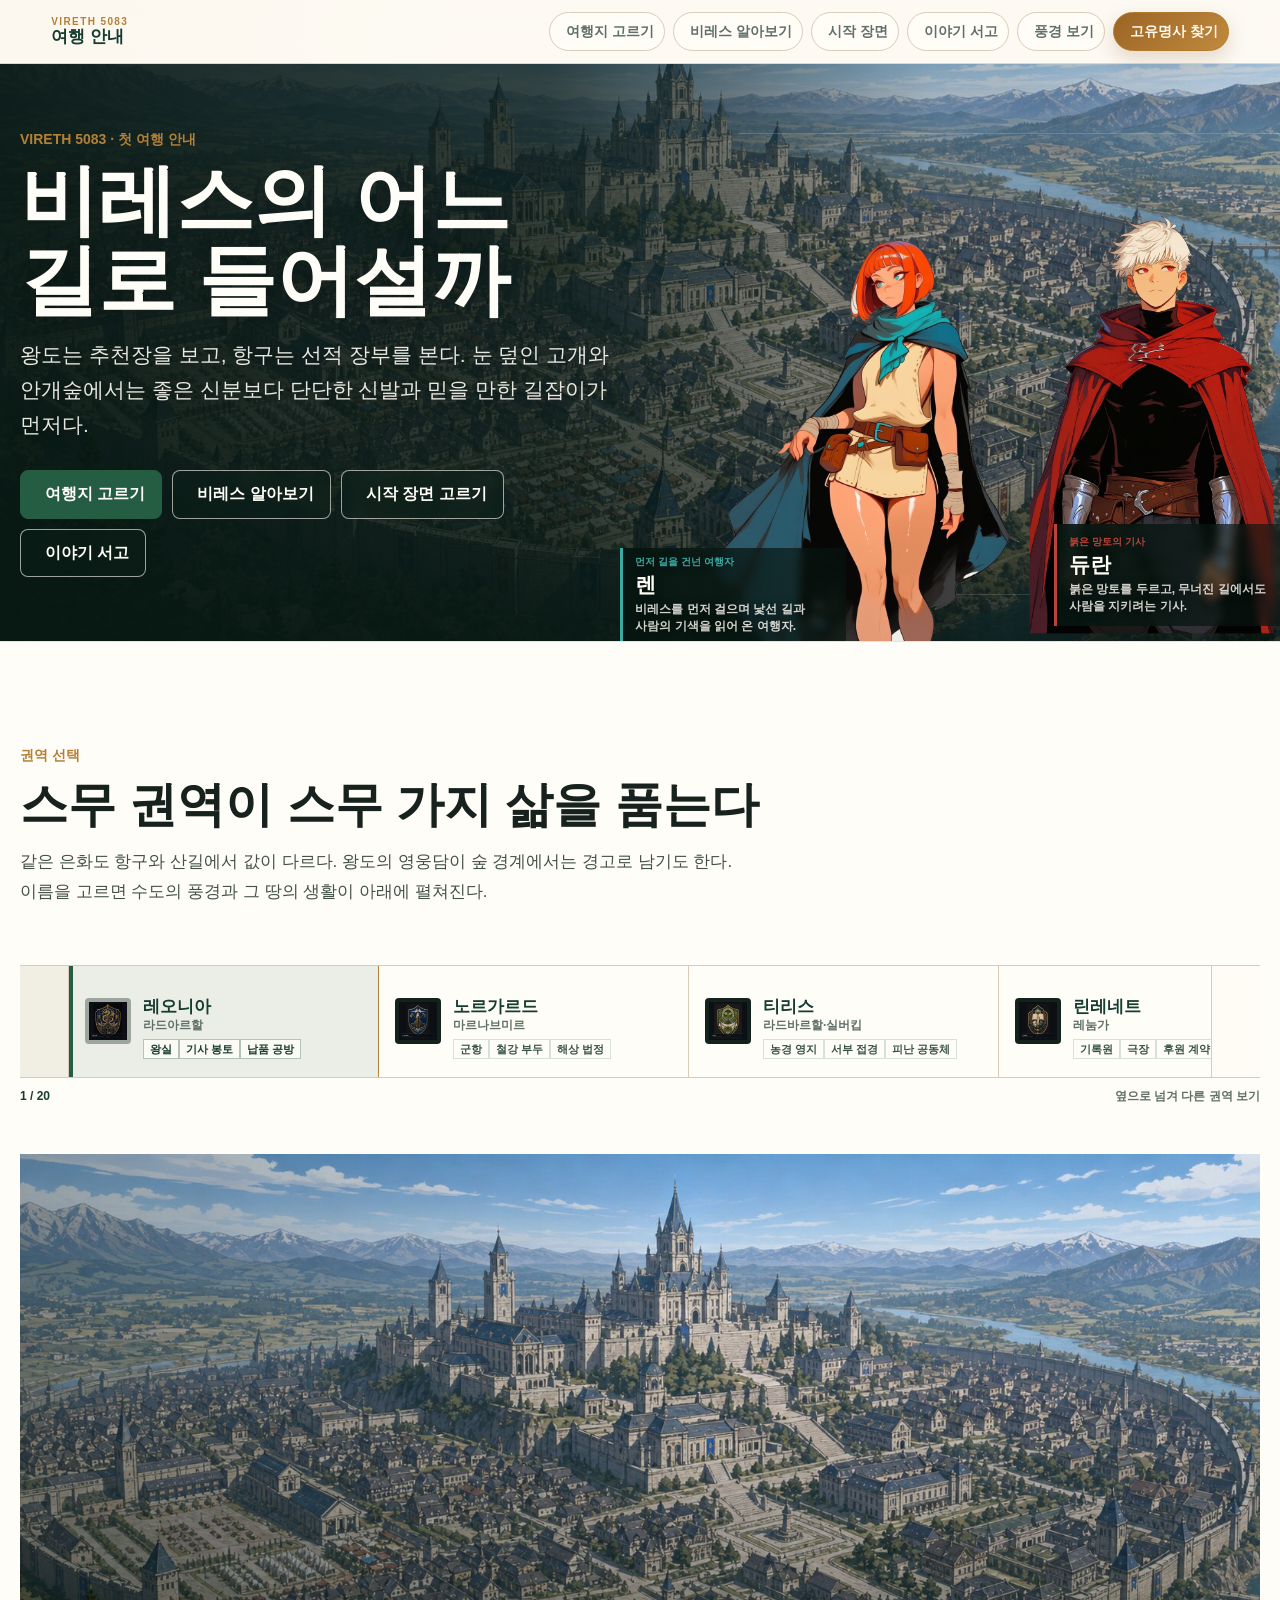
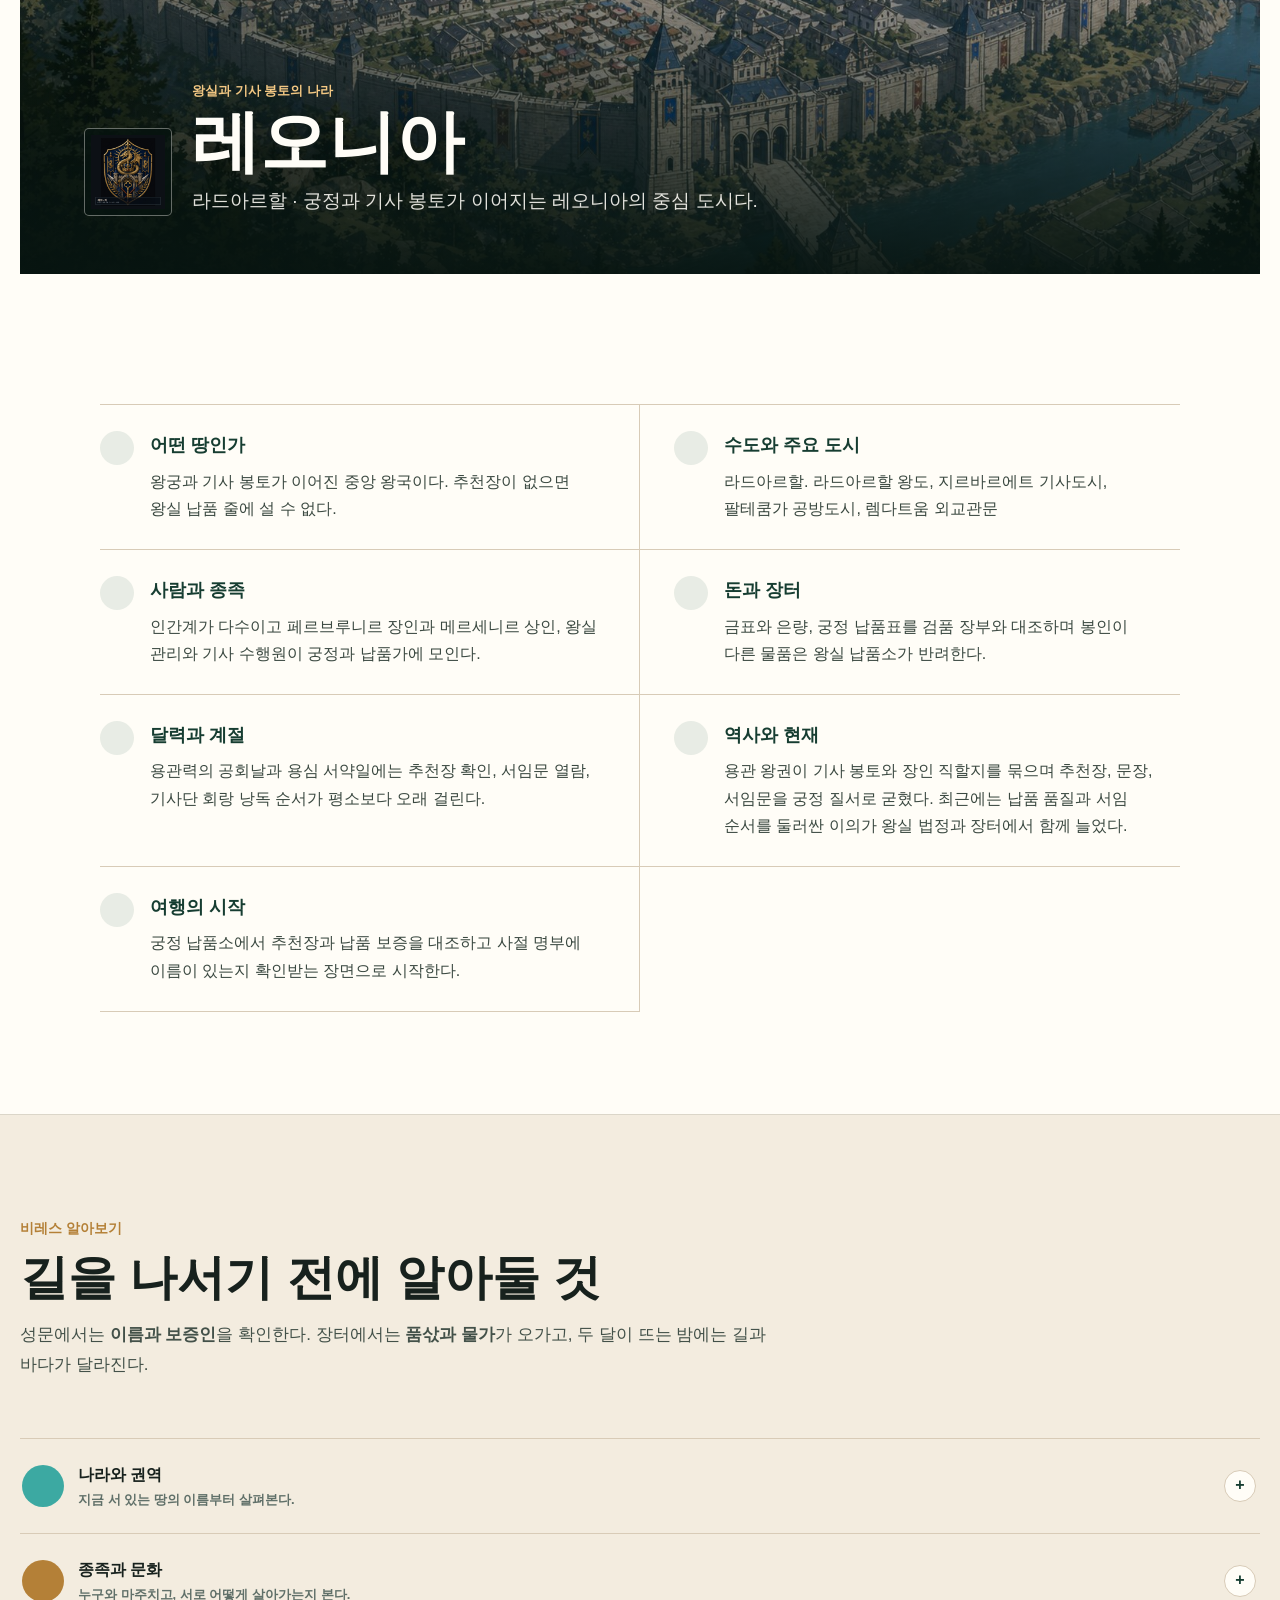
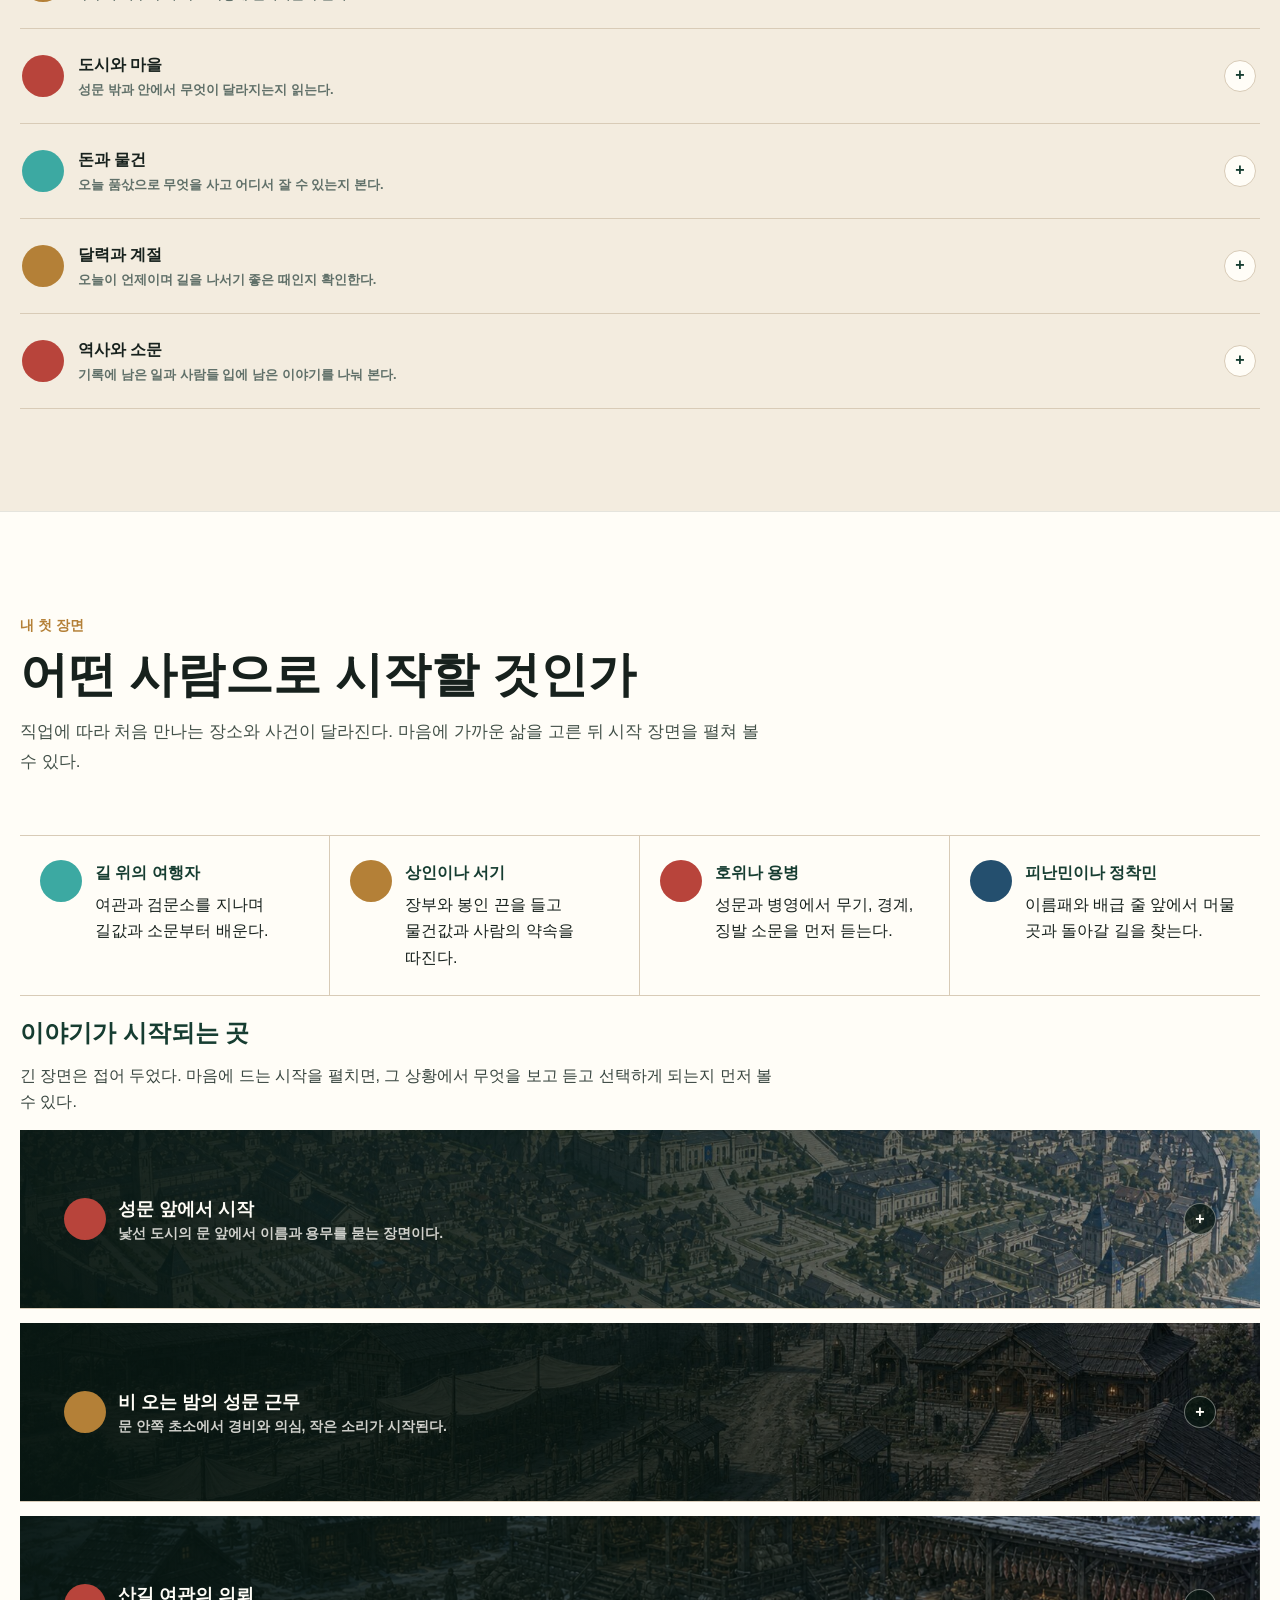
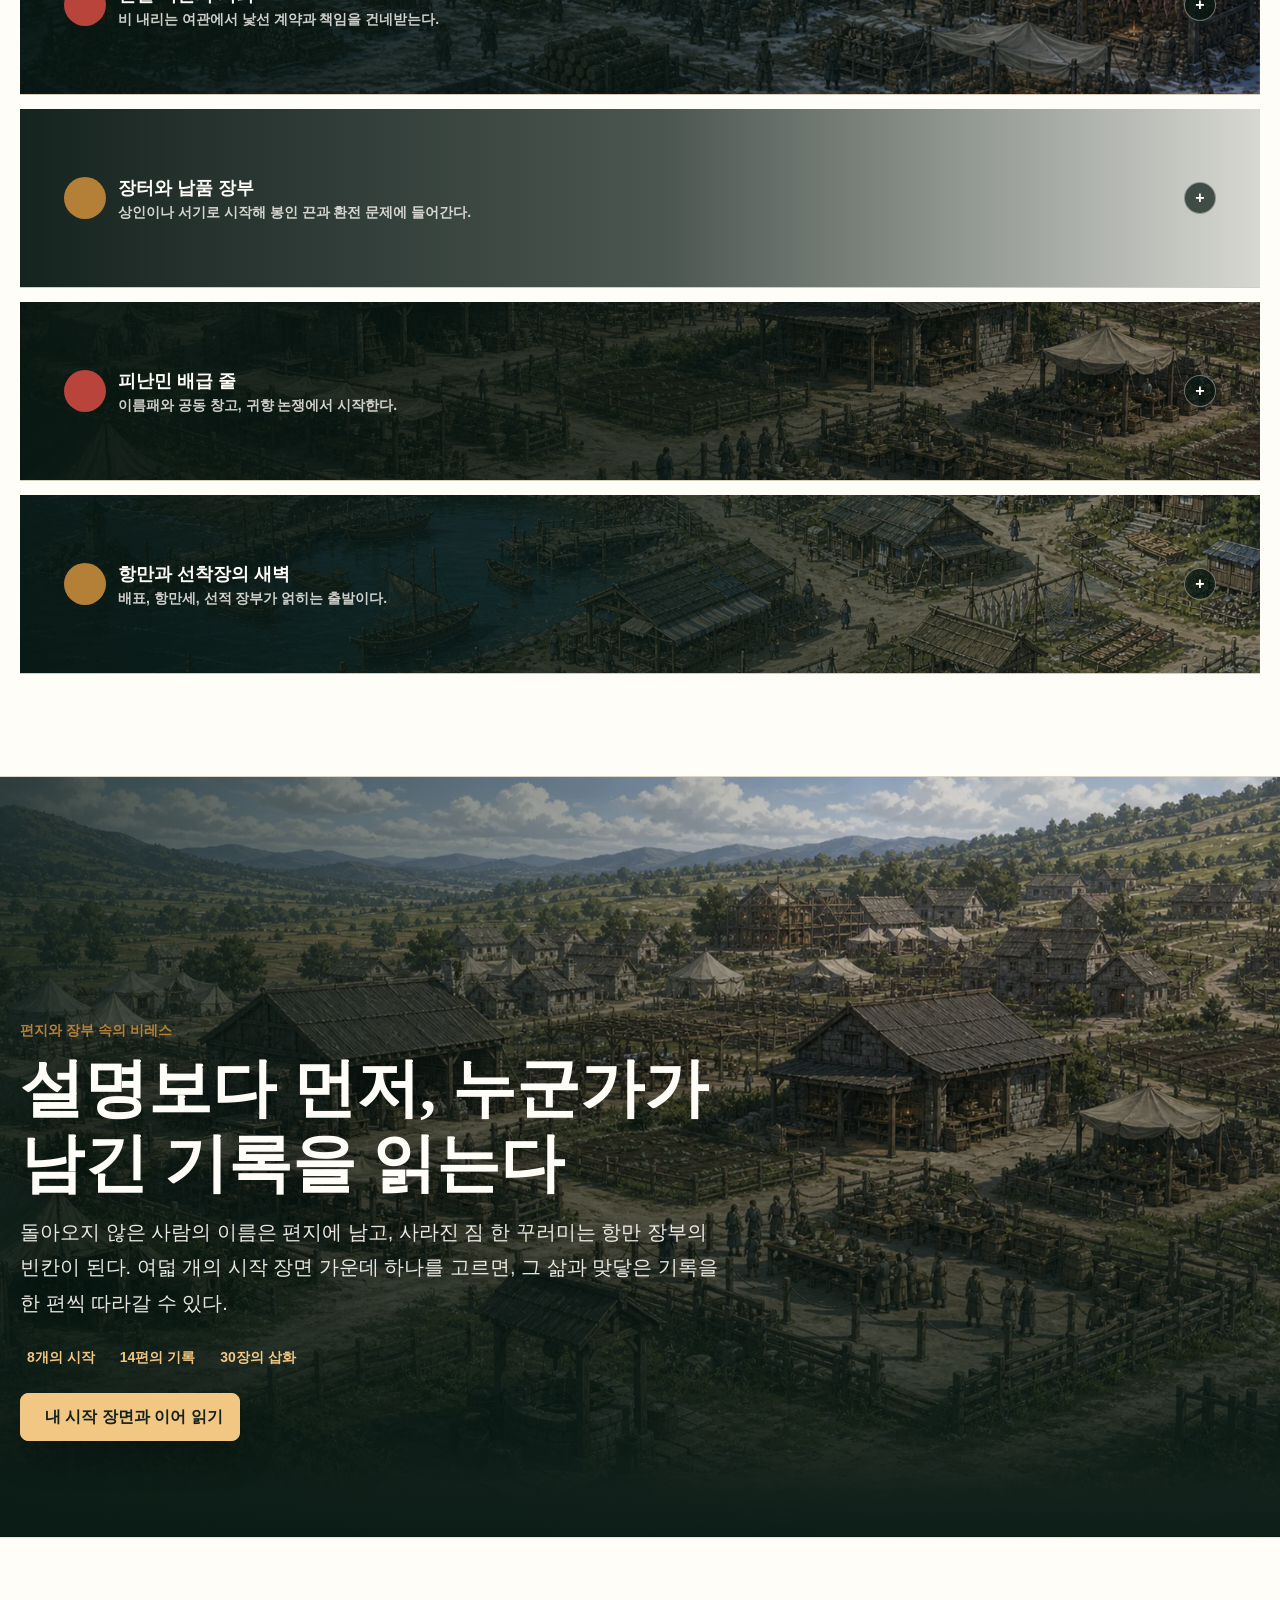
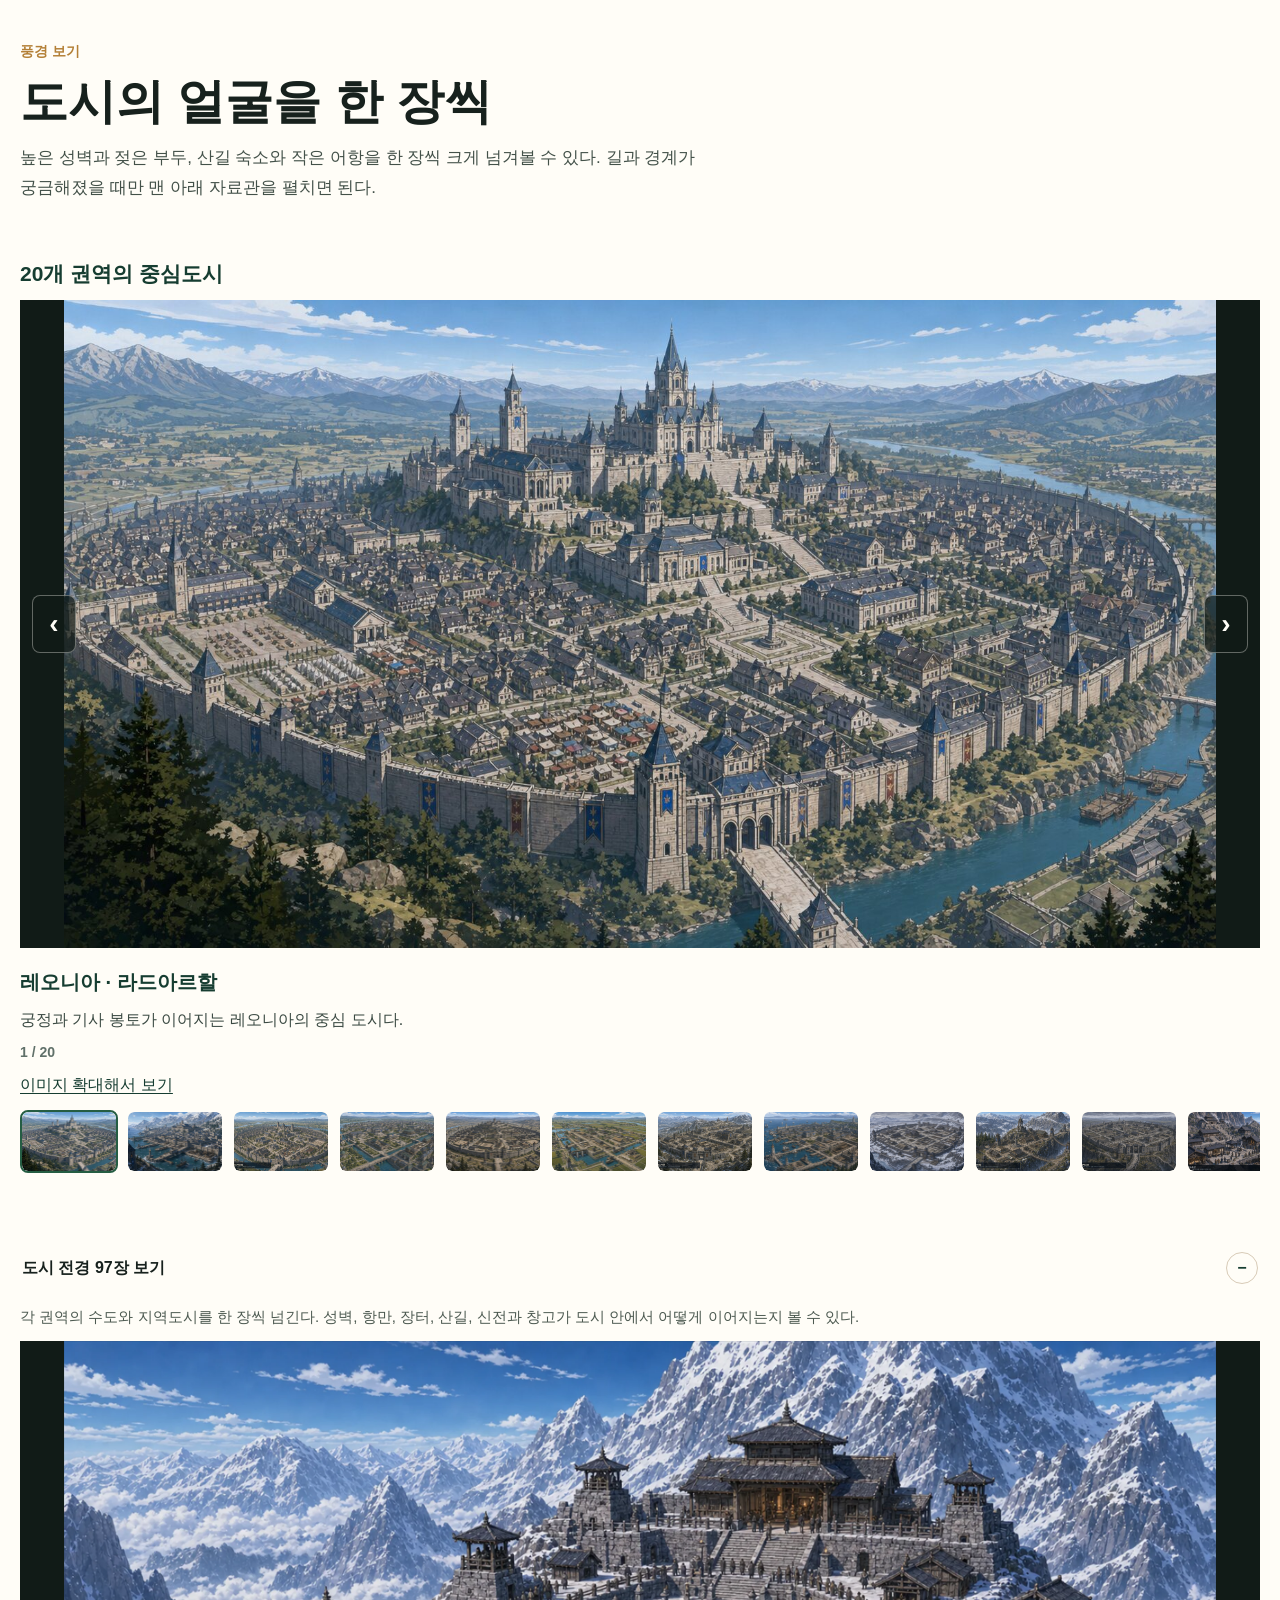
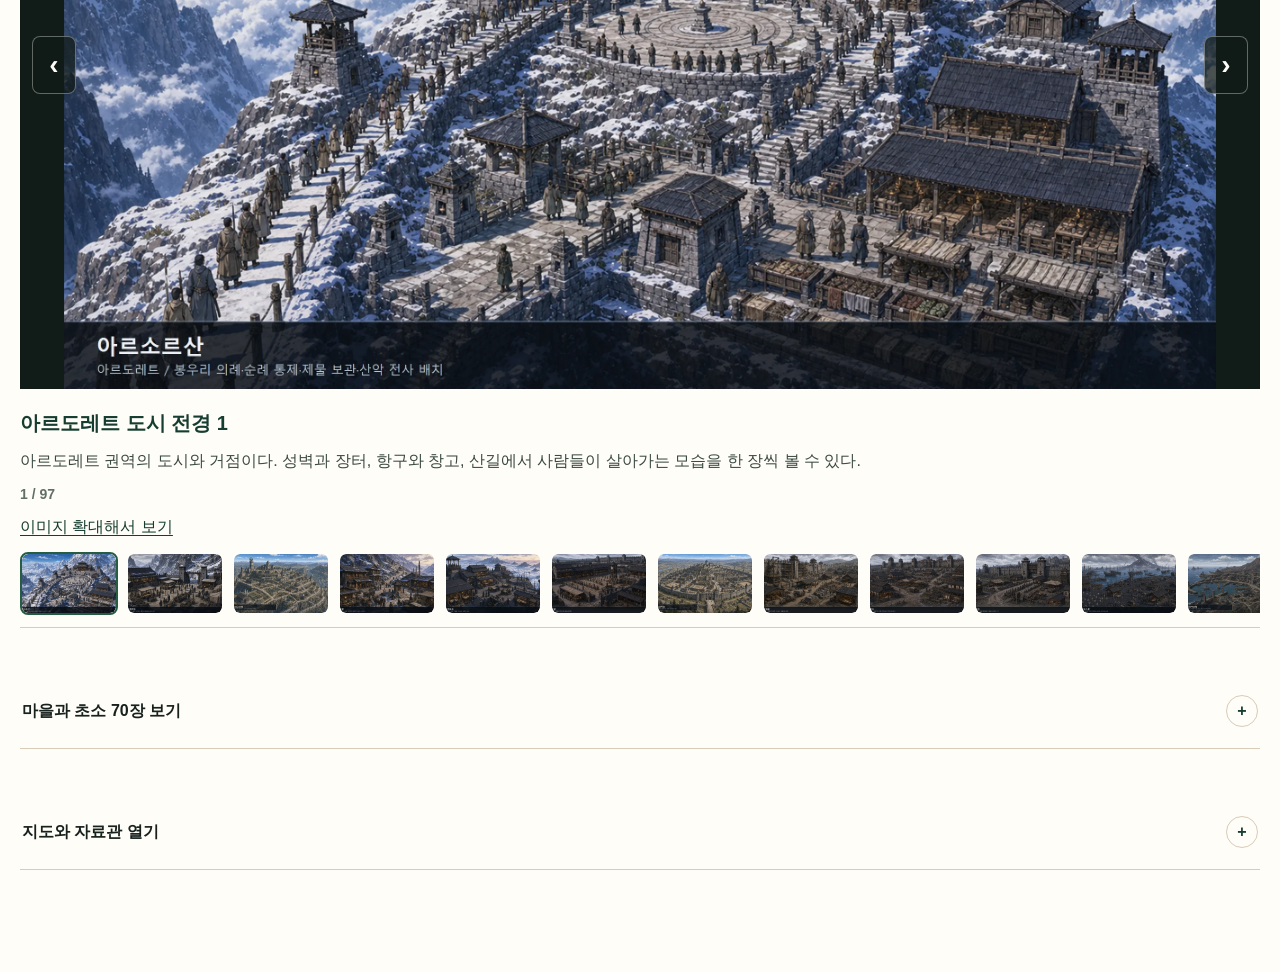
==== commit 3bd8238c: "feat: connect Vireth story archive" ====
--- a/index.html
+++ b/index.html
@@ -2233,6 +2233,99 @@
 
     .gallery-block { gap: 46px; }
 
+    .library-band {
+      padding: 0;
+      color: #fffdf7;
+      background: #10241d;
+    }
+
+    .library-stage {
+      position: relative;
+      min-height: clamp(500px, 62vw, 760px);
+      display: flex;
+      align-items: end;
+      overflow: hidden;
+      isolation: isolate;
+    }
+
+    .library-stage > img {
+      position: absolute;
+      inset: 0;
+      z-index: -2;
+      width: 100%;
+      height: 100%;
+      object-fit: cover;
+      object-position: center 44%;
+    }
+
+    .library-stage::after {
+      content: "";
+      position: absolute;
+      inset: 0;
+      z-index: -1;
+      background:
+        linear-gradient(180deg, rgba(9, 26, 20, 0.08) 20%, rgba(9, 26, 20, 0.34) 52%, rgba(9, 26, 20, 0.96) 100%),
+        linear-gradient(90deg, rgba(9, 26, 20, 0.72), transparent 68%);
+    }
+
+    .library-copy {
+      width: min(1240px, calc(100% - 40px));
+      margin: 0 auto;
+      padding: clamp(48px, 8vw, 96px) 0;
+    }
+
+    .library-copy > * {
+      max-width: 720px;
+    }
+
+    .library-copy h2 {
+      color: #fffdf7;
+      font-family: Georgia, "Noto Serif KR", serif;
+      font-size: clamp(34px, 5.6vw, 64px);
+      text-shadow: 0 3px 28px rgba(0, 0, 0, 0.46);
+    }
+
+    .library-copy > p:not(.eyebrow) {
+      color: rgba(255, 253, 247, 0.9);
+      font-size: clamp(16px, 2vw, 20px);
+      line-height: 1.78;
+      text-shadow: 0 2px 18px rgba(0, 0, 0, 0.5);
+    }
+
+    .library-meta {
+      display: flex;
+      gap: 8px 18px;
+      flex-wrap: wrap;
+      margin: 24px 0;
+      color: #f2c783;
+      font-size: 14px;
+      font-weight: 900;
+    }
+
+    .library-meta span {
+      display: inline-flex;
+      align-items: center;
+      gap: 7px;
+    }
+
+    .library-meta svg {
+      width: 16px;
+      height: 16px;
+    }
+
+    .library-action {
+      color: #14221d;
+      border-color: #f2c783;
+      background: #f2c783;
+      box-shadow: 0 14px 34px rgba(0, 0, 0, 0.28);
+    }
+
+    .library-action:hover,
+    .library-action:focus-visible {
+      color: #14221d;
+      background: #fff3cf;
+    }
+
     .image-slider {
       border: 0;
       border-radius: 0;
@@ -2327,6 +2420,8 @@
       }
       .start-path:last-child { border-bottom: 0; }
       details.start-scenario > summary { min-height: 154px; }
+      .library-stage { min-height: 620px; }
+      .library-copy { width: min(100% - 28px, 1240px); }
       .slide-stage img { min-height: 240px; }
     }
   </style>
@@ -2345,6 +2440,7 @@
       <a href="#regions"><i data-lucide="map-pin" aria-hidden="true"></i>여행지 고르기</a>
       <a href="#read"><i data-lucide="book-open-text" aria-hidden="true"></i>비레스 알아보기</a>
       <a href="#start"><i data-lucide="compass" aria-hidden="true"></i>시작 장면</a>
+      <a class="nav-library" href="#library"><i data-lucide="library-big" aria-hidden="true"></i>이야기 서고</a>
       <a href="#images"><i data-lucide="images" aria-hidden="true"></i>풍경 보기</a>
       <a class="nav-glossary" href="./glossary.html"><i data-lucide="book-key" aria-hidden="true"></i>고유명사 찾기</a>
     </div>
@@ -2362,6 +2458,7 @@
         <a class="button primary" href="#regions"><i data-lucide="map" aria-hidden="true"></i>여행지 고르기</a>
         <a class="button secondary" href="#read"><i data-lucide="book-open" aria-hidden="true"></i>비레스 알아보기</a>
         <a class="button secondary" href="#start"><i data-lucide="sparkles" aria-hidden="true"></i>시작 장면 고르기</a>
+        <a class="button secondary" href="#library"><i data-lucide="library-big" aria-hidden="true"></i>이야기 서고</a>
       </div>
     </div>
     <div class="hero-guides" aria-label="비레스의 시각 안내자 렌과 듀란">
@@ -2526,6 +2623,35 @@
           </div>
         </details>
       </div>
+      </div>
+    </section>
+
+    <section id="library" class="section-band library-band">
+      <div class="library-stage">
+        <img loading="lazy" src="./viewer/assets/illustrations/story_archive/vireth-city-stage.webp" alt="비레스의 들판과 마을, 장터가 이어진 풍경">
+        <div class="library-copy">
+          <p class="eyebrow">편지와 장부 속의 비레스</p>
+          <h2>설명보다 먼저, 누군가가 남긴 기록을 읽는다</h2>
+          <p>
+            돌아오지 않은 사람의 이름은 편지에 남고, 사라진 짐 한 꾸러미는 항만 장부의 빈칸이 된다.
+            여덟 개의 시작 장면 가운데 하나를 고르면, 그 삶과 맞닿은 기록을 한 편씩 따라갈 수 있다.
+          </p>
+          <div class="library-meta" aria-label="이야기 서고 구성">
+            <span><i data-lucide="compass" aria-hidden="true"></i>8개의 시작</span>
+            <span><i data-lucide="scroll-text" aria-hidden="true"></i>14편의 기록</span>
+            <span><i data-lucide="images" aria-hidden="true"></i>30장의 삽화</span>
+          </div>
+          <a
+            class="button library-action"
+            href="https://vireth-starting-records.musueman.chatgpt.site/reader"
+            target="_blank"
+            rel="noopener noreferrer"
+            aria-label="비레스 5083 이야기 서고를 새 창에서 열기"
+          >
+            <i data-lucide="book-open-text" aria-hidden="true"></i>
+            내 시작 장면과 이어 읽기
+          </a>
+        </div>
       </div>
     </section>
 
